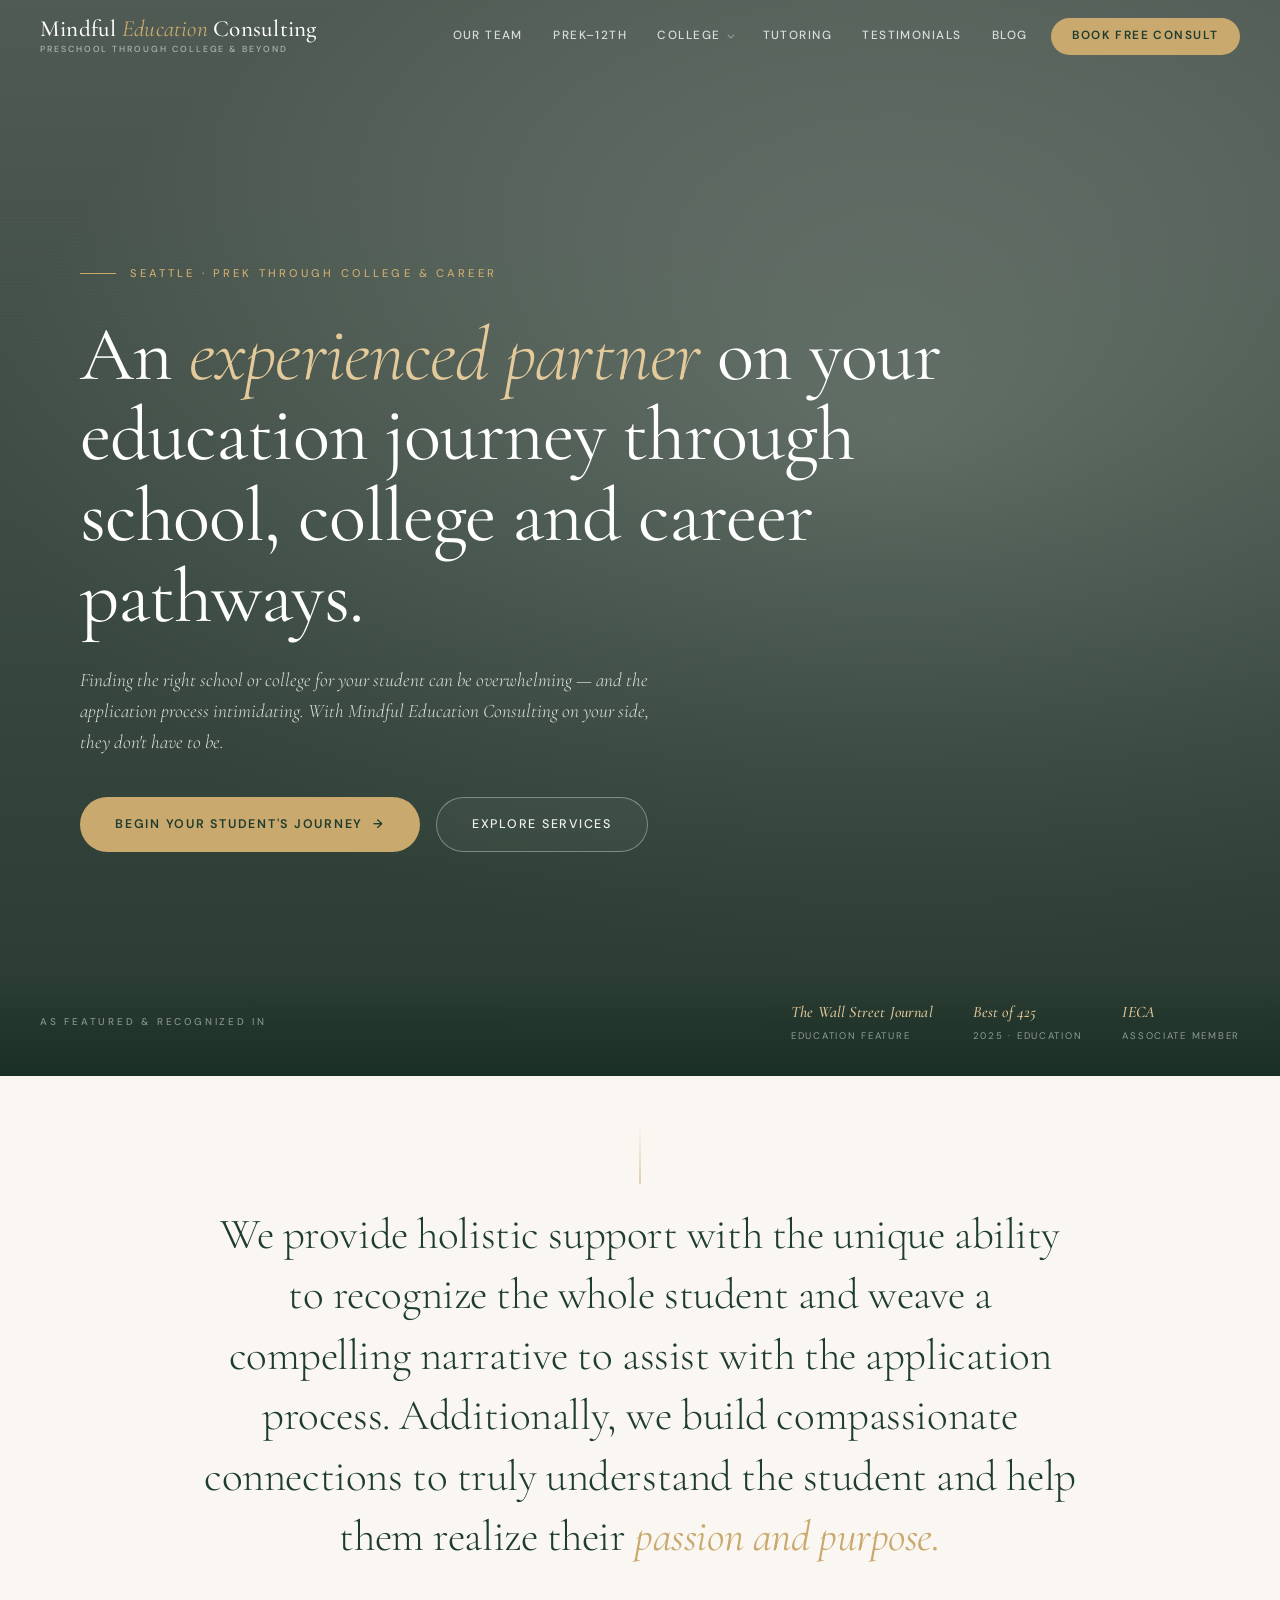
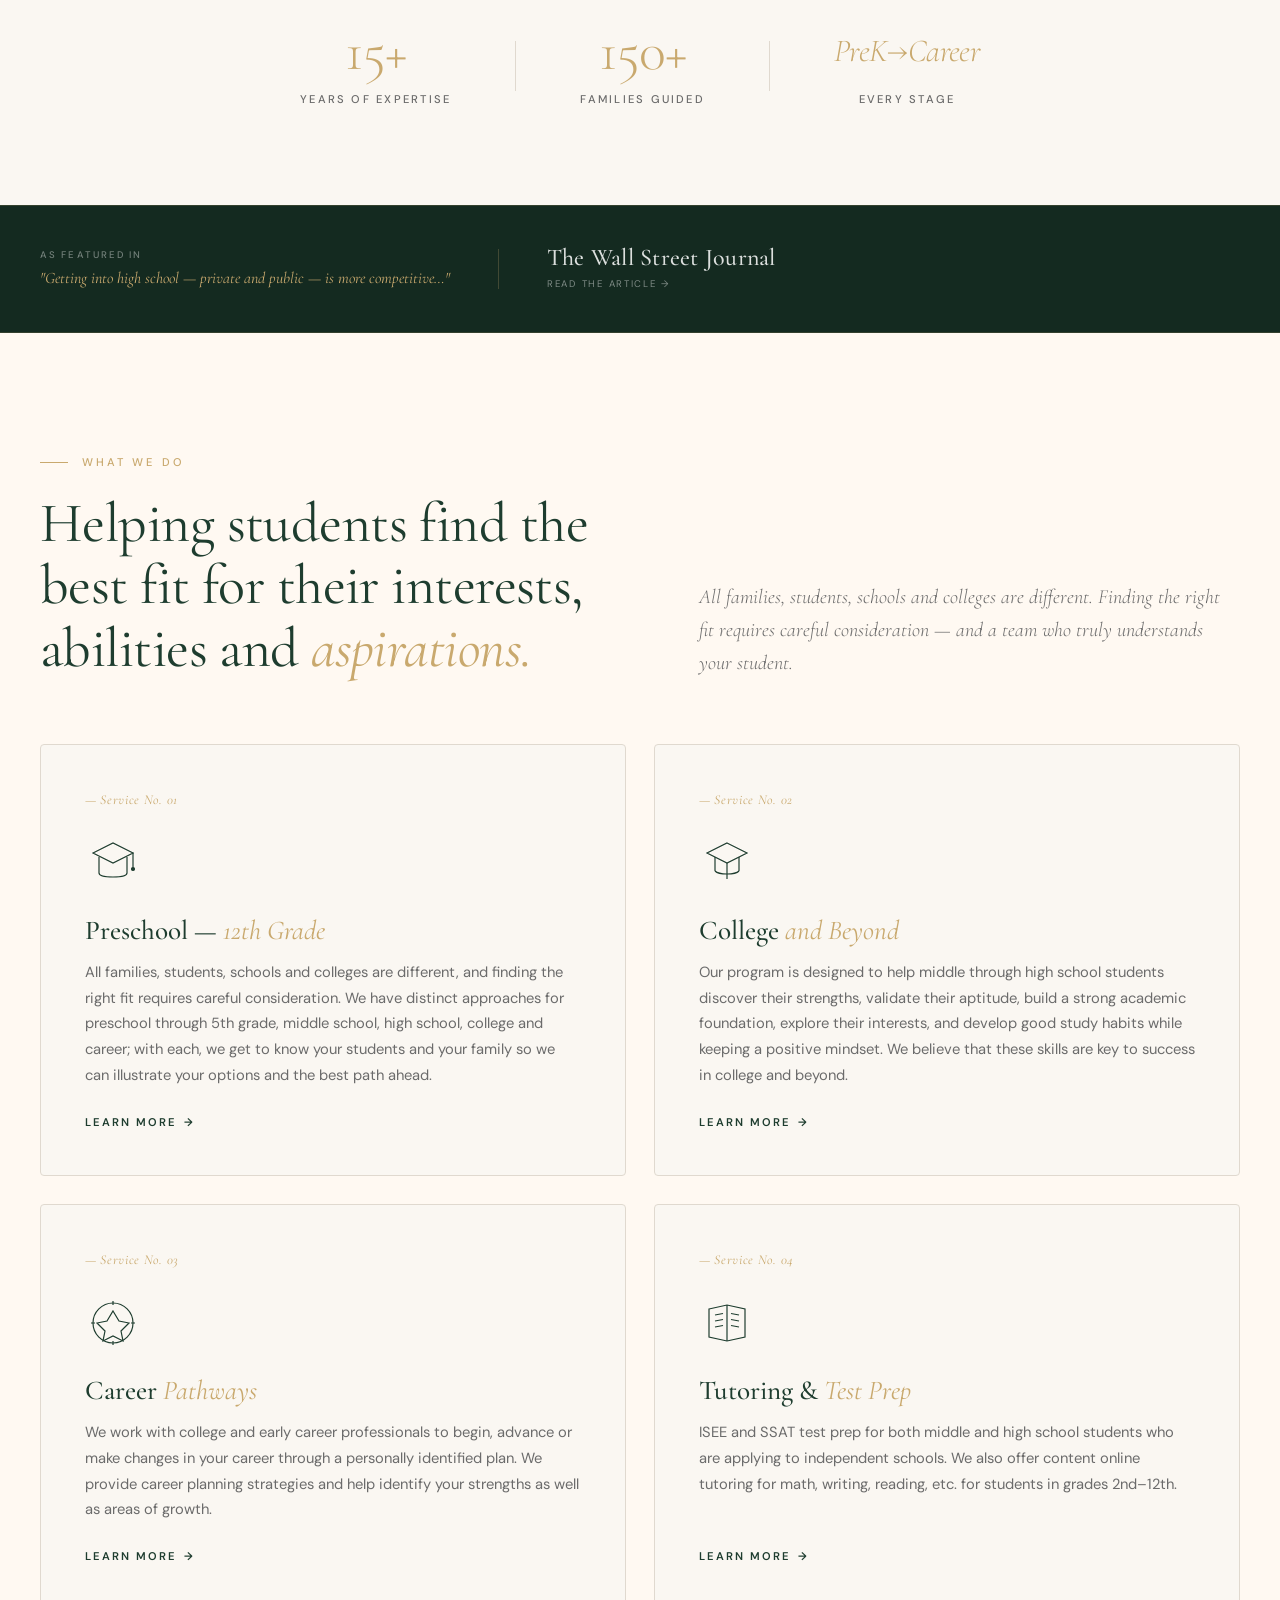
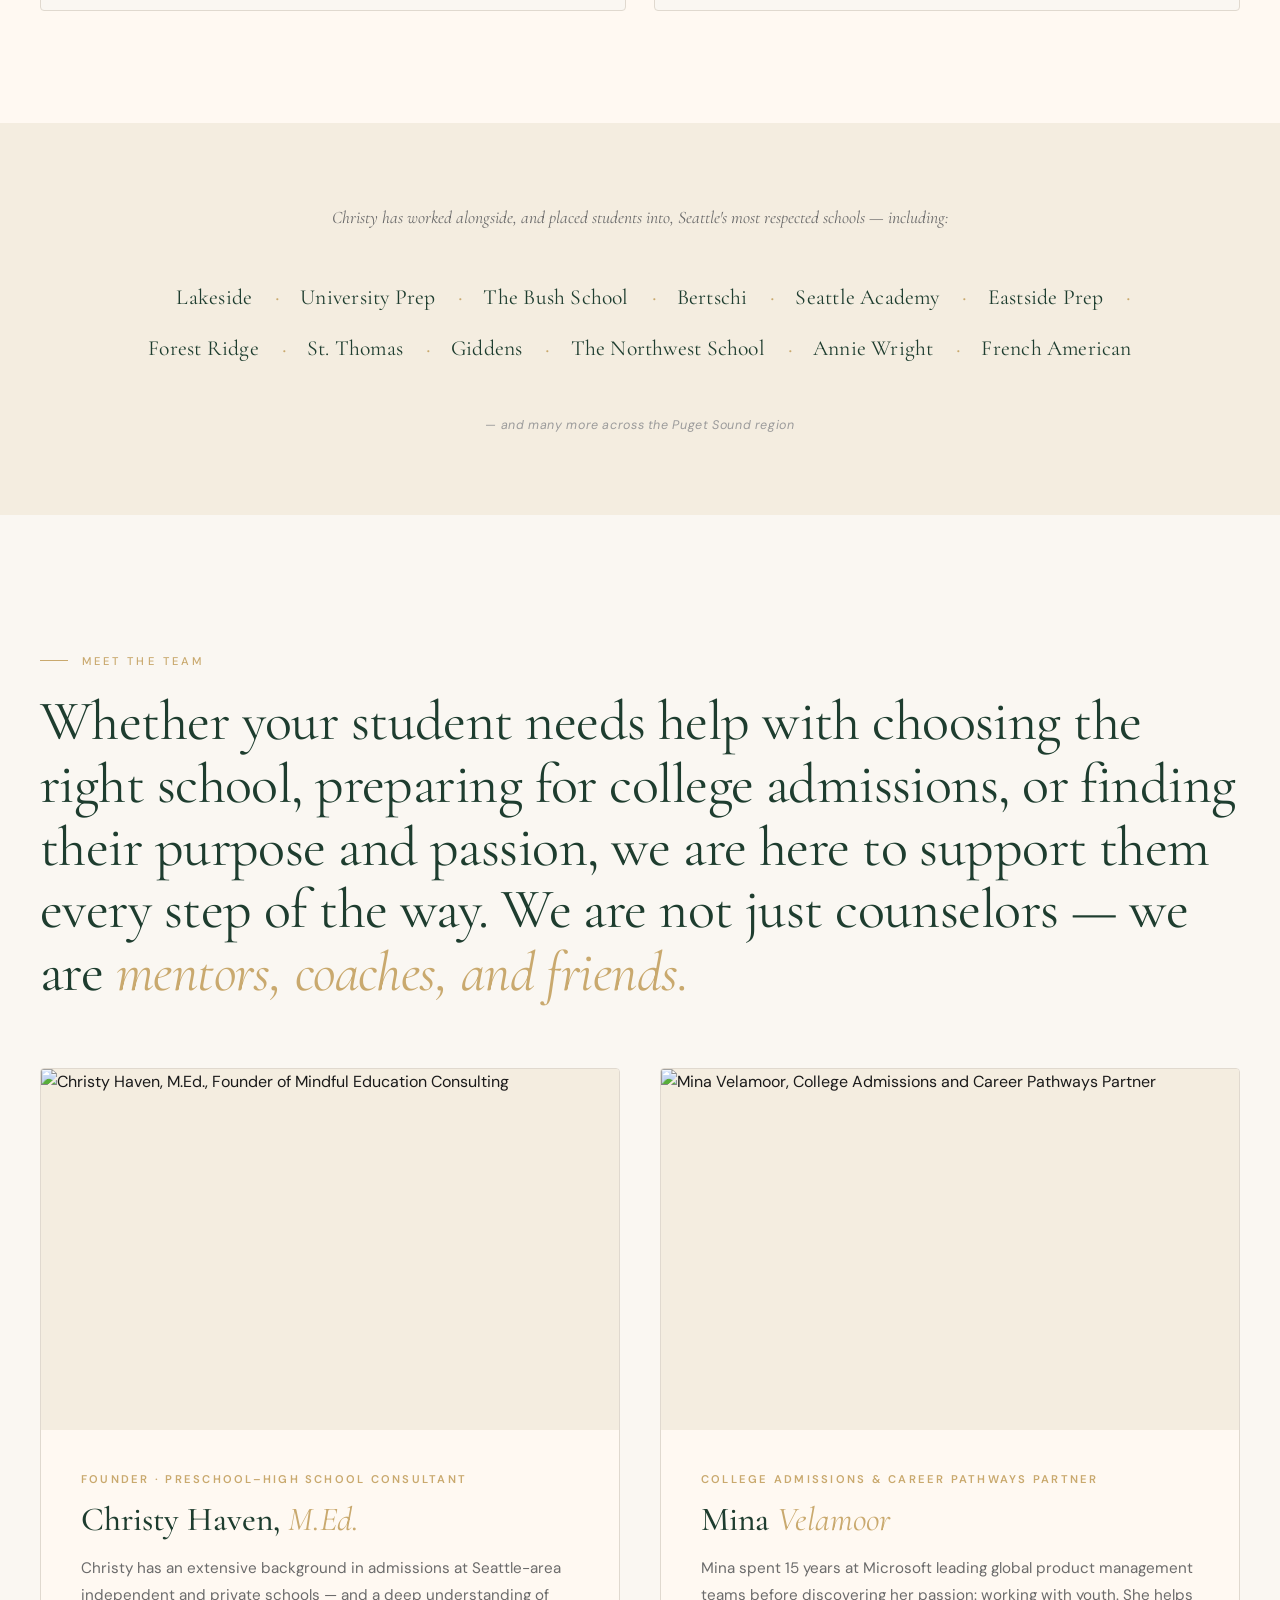
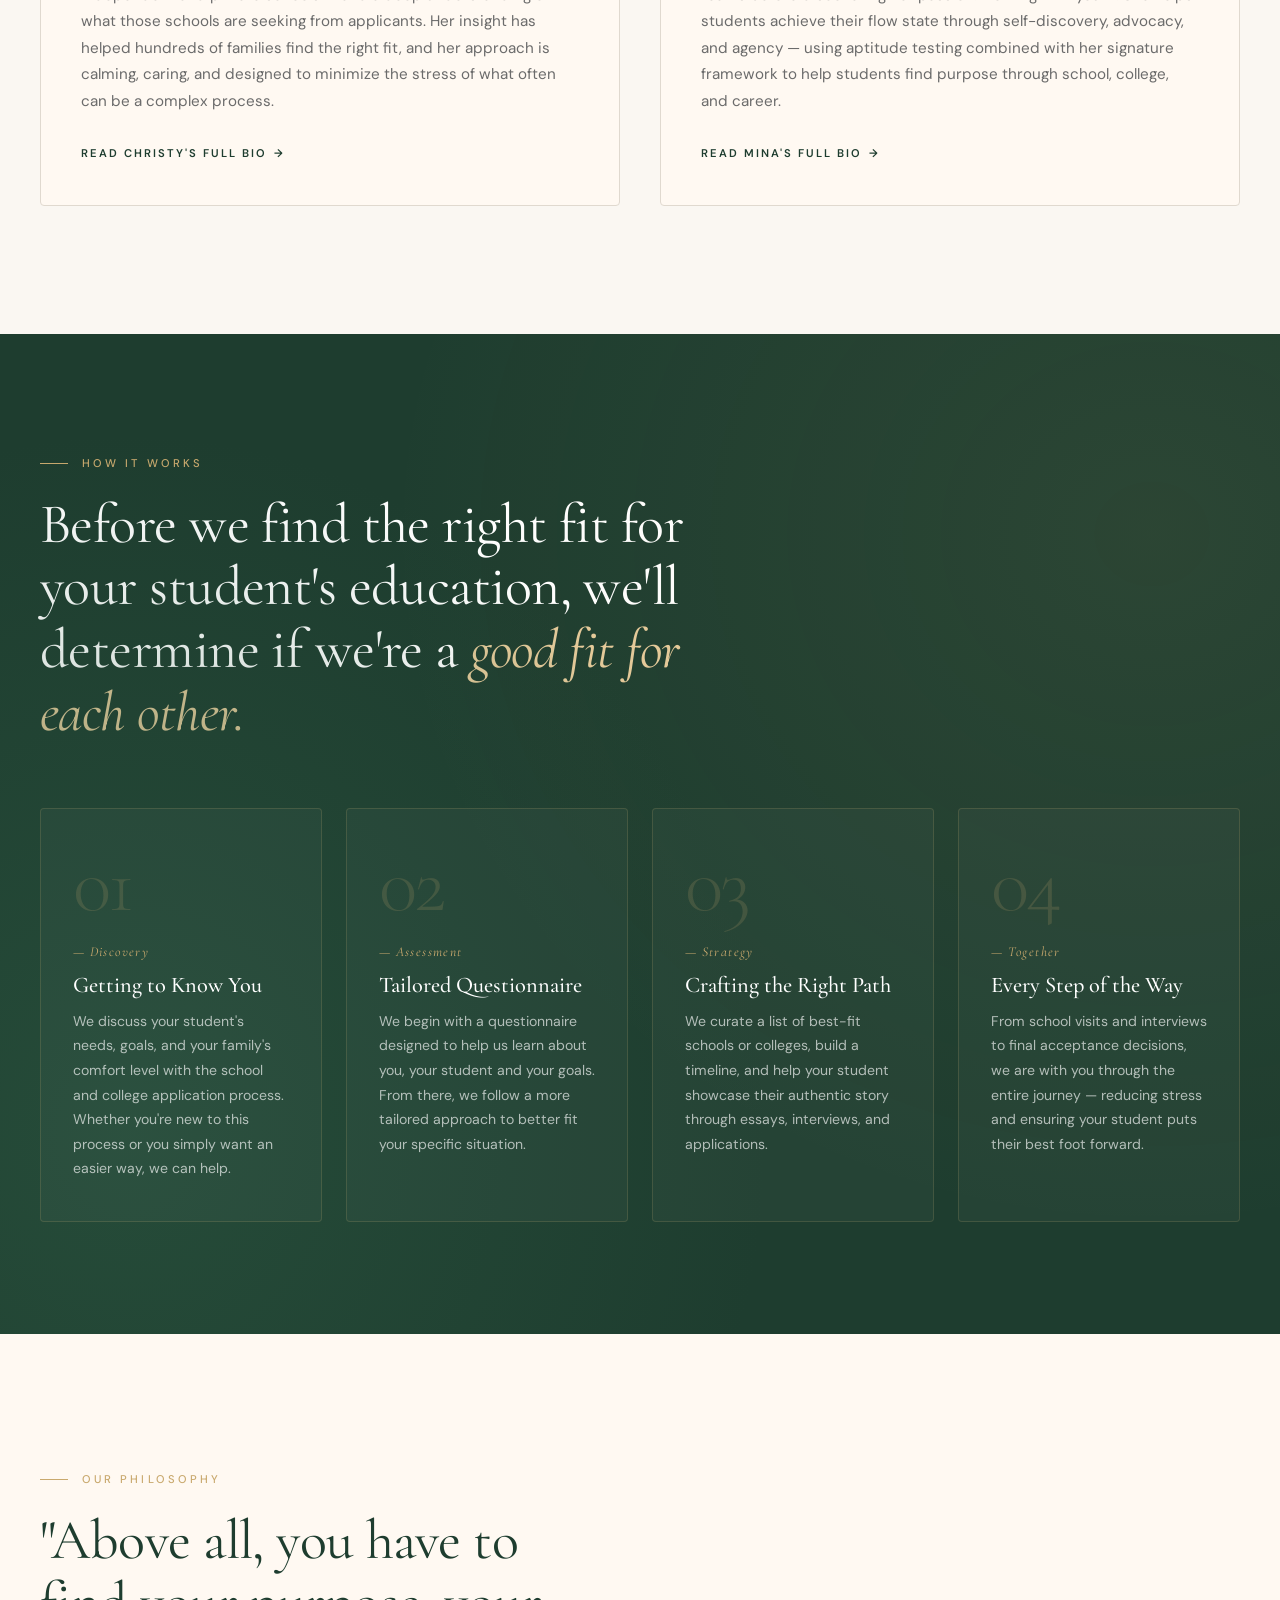
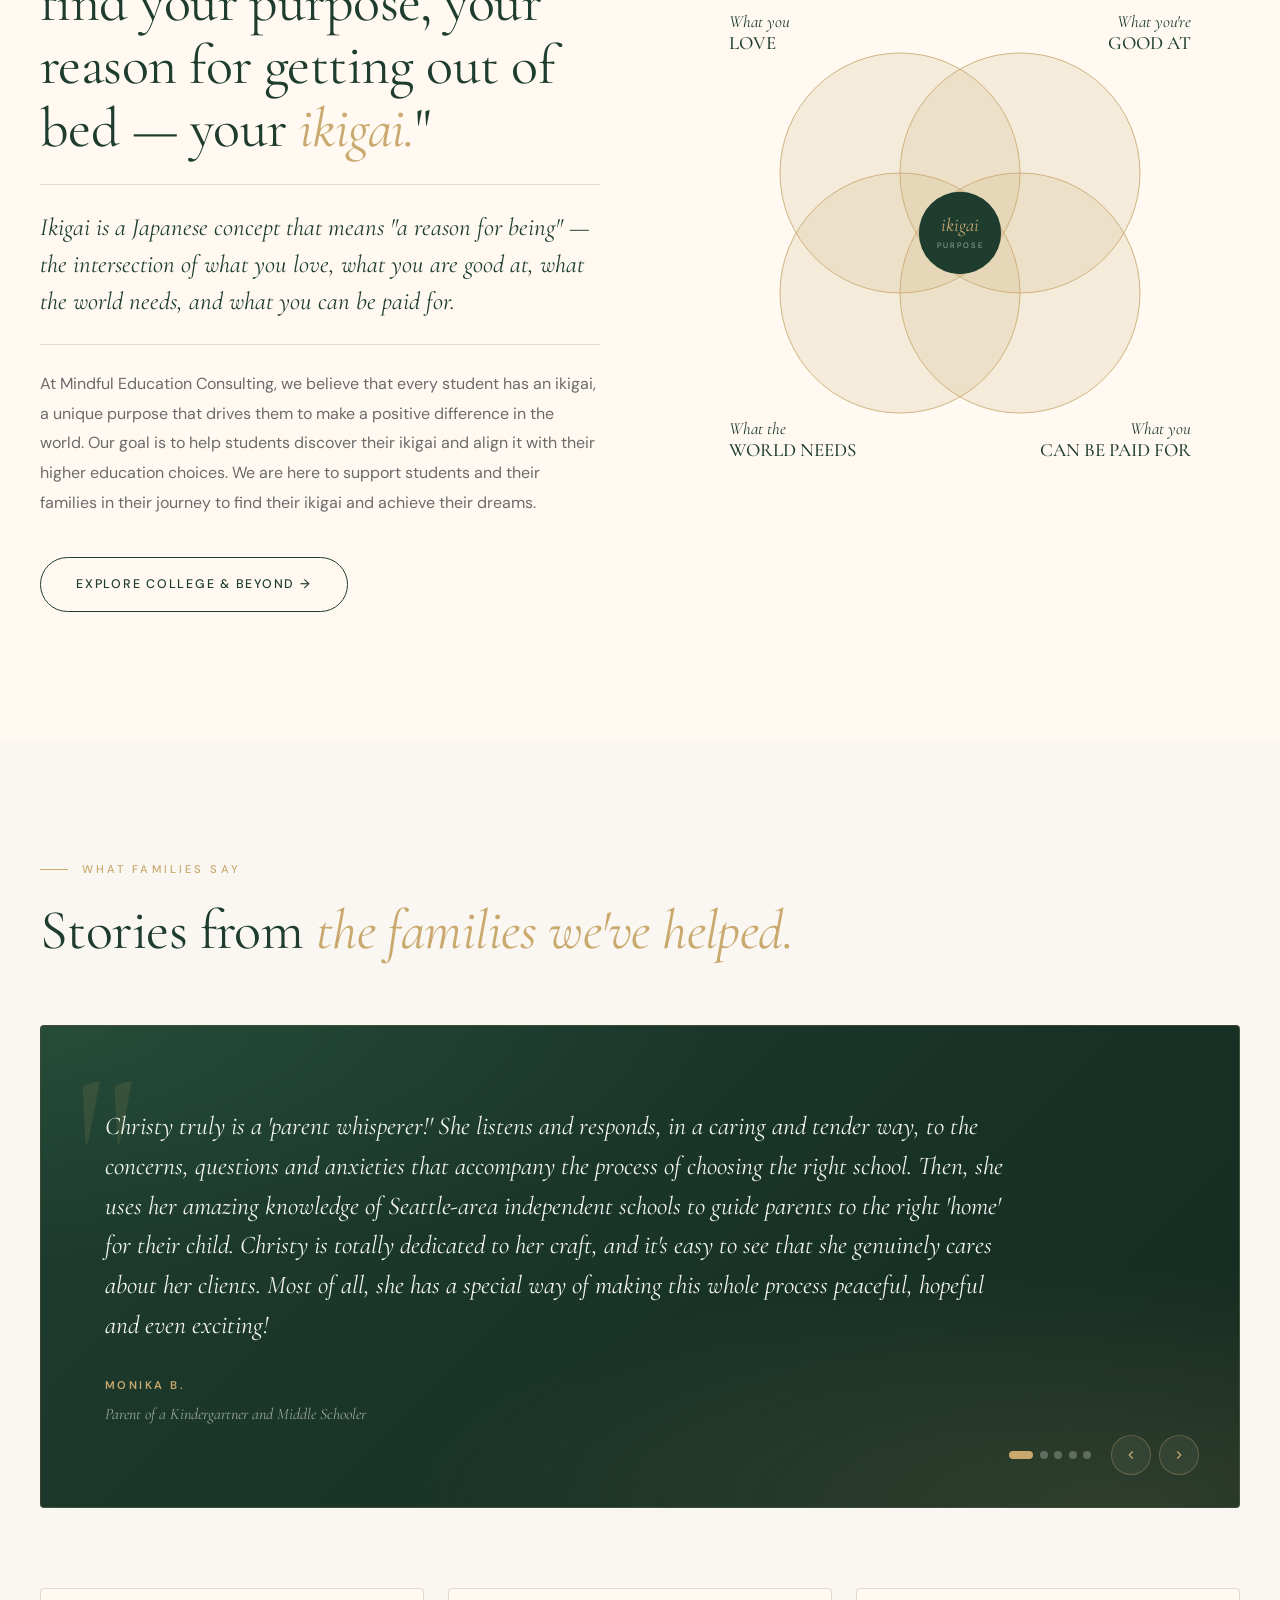
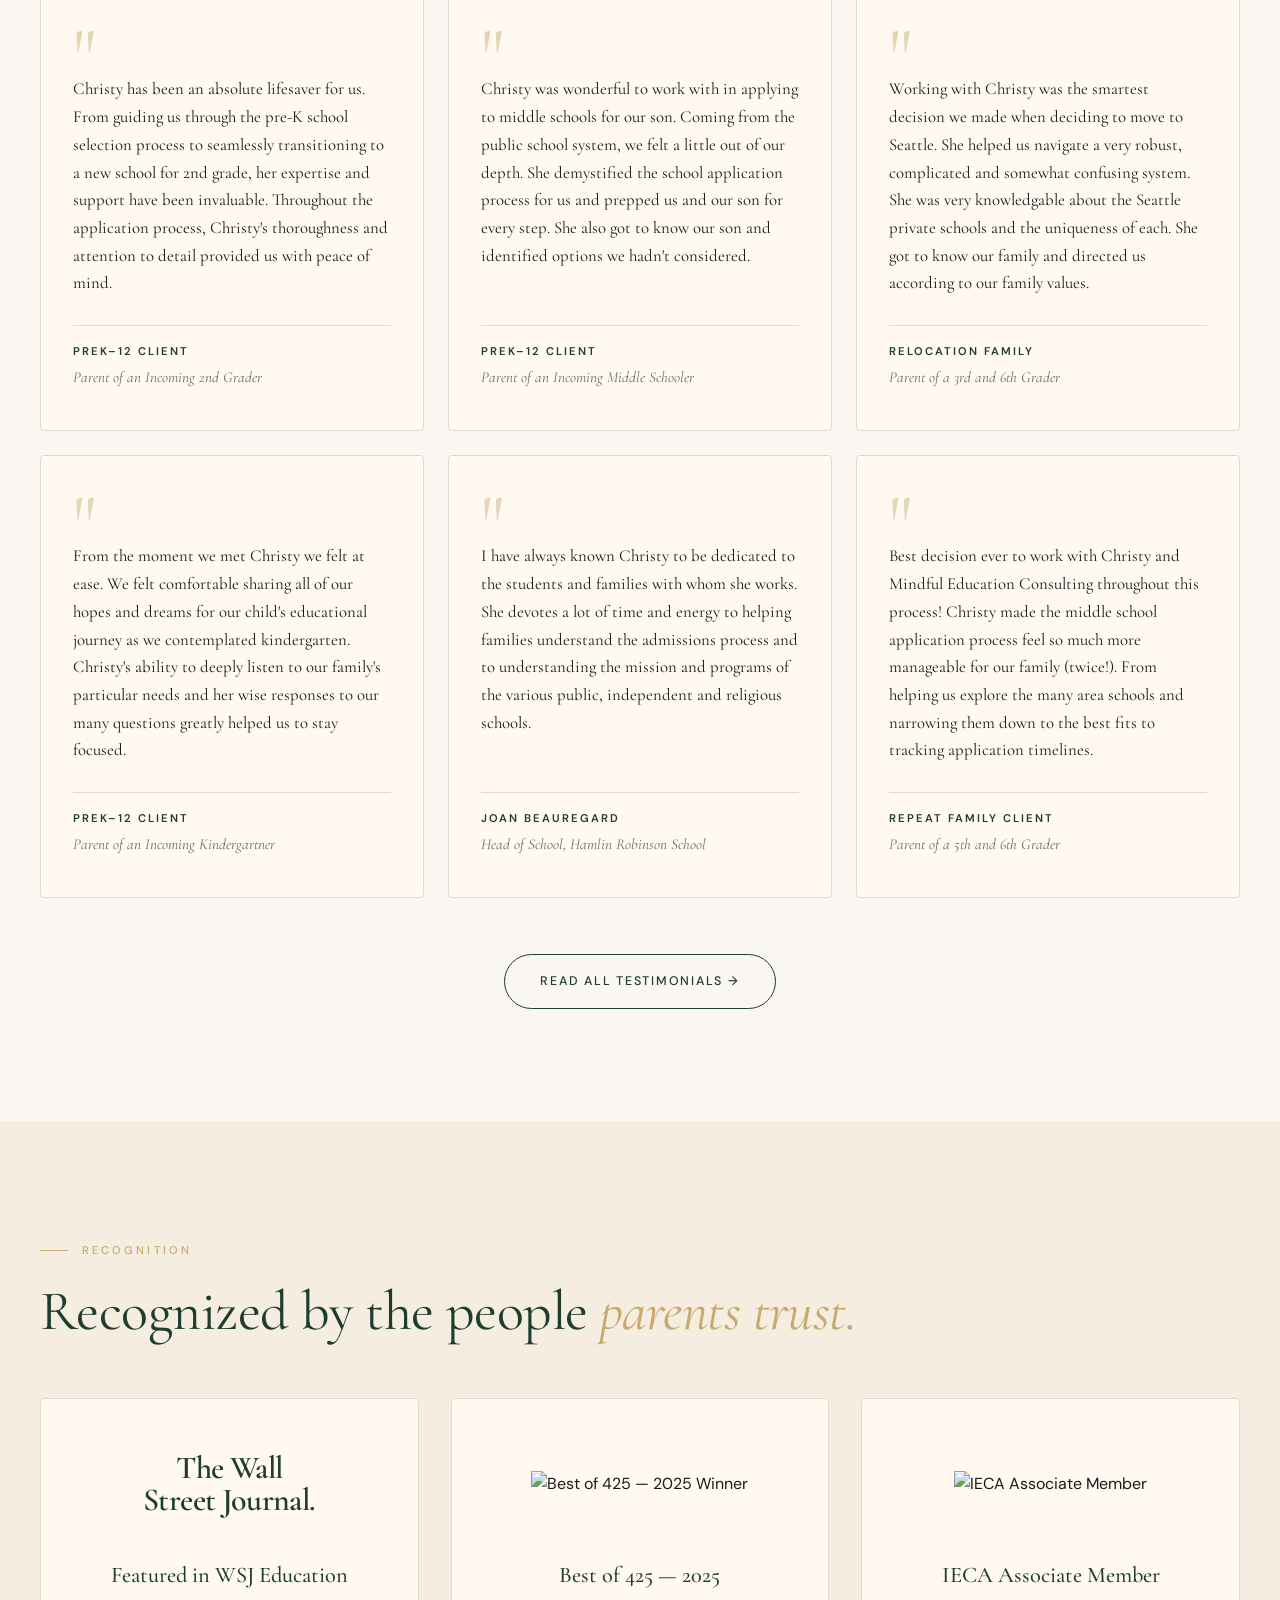
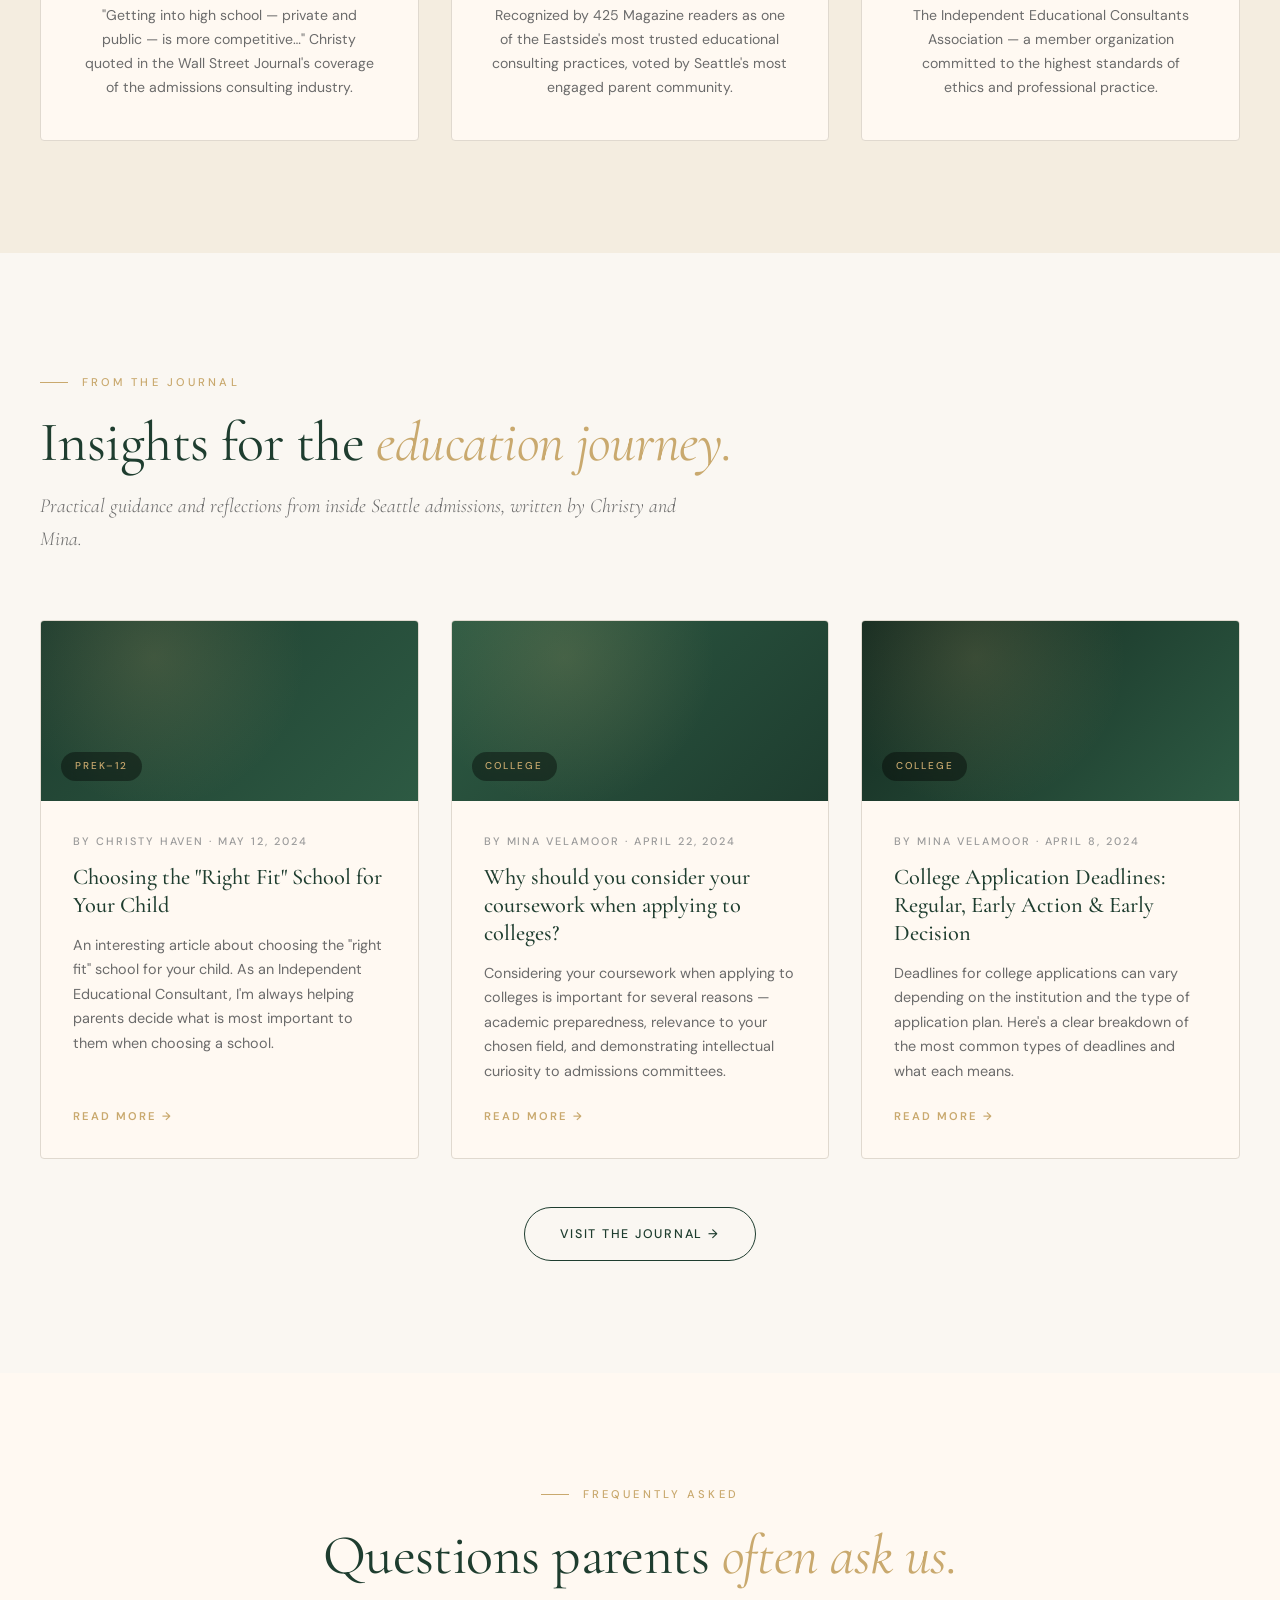
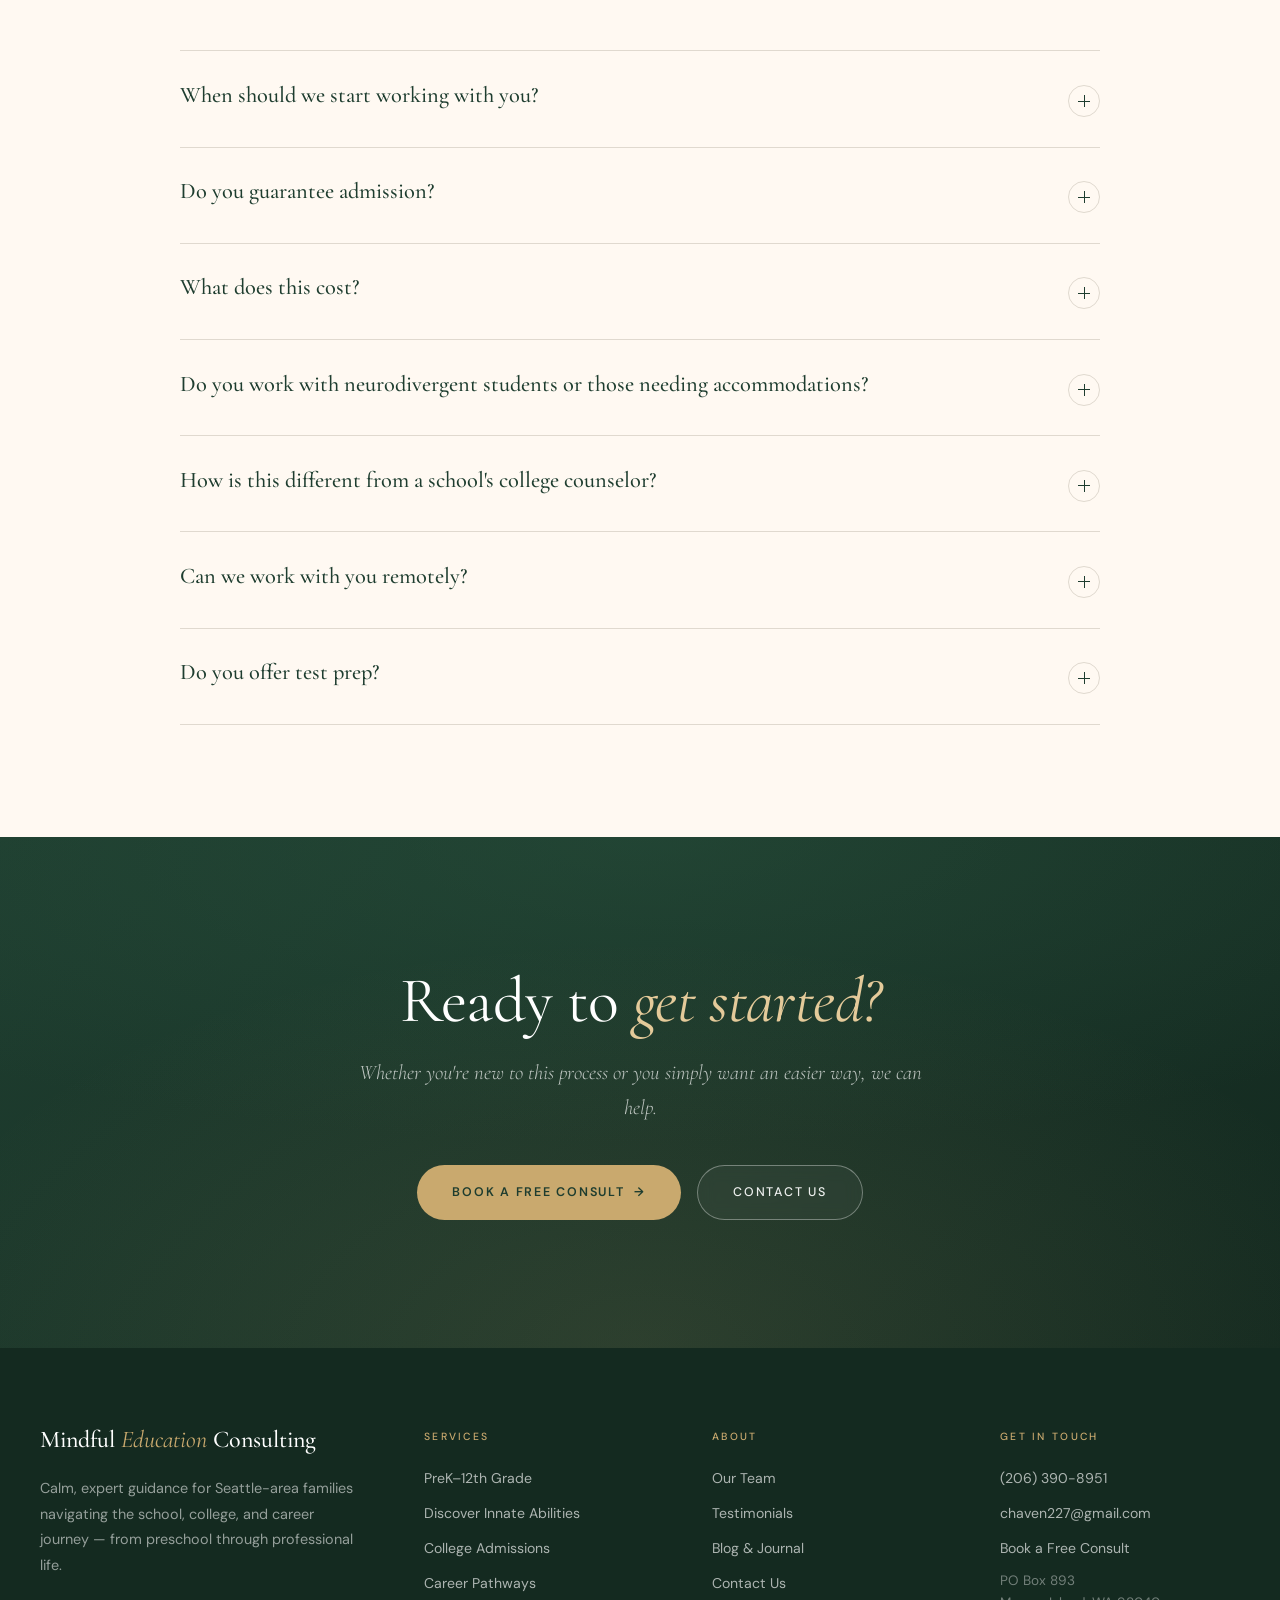
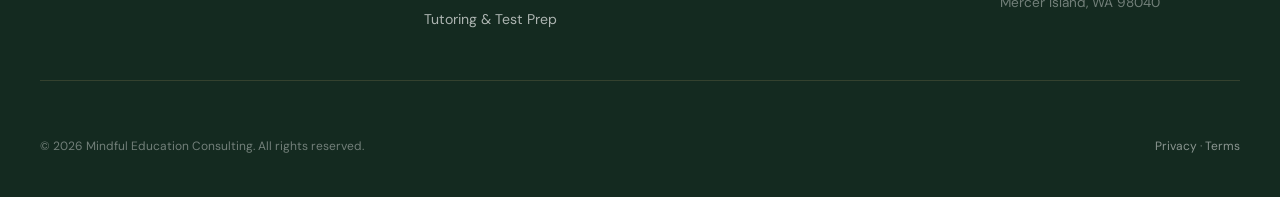
==== index.html @ d30f6476 "Update index.html" ====
<!DOCTYPE html>
<html lang="en">
<head>
<meta charset="UTF-8" />
<meta name="viewport" content="width=device-width, initial-scale=1.0" />
<title>Mindful Education Consulting — Seattle PreK–12 & College Consultants</title>
<meta name="description" content="Finding the right school or college for your student can be overwhelming — and the application process intimidating. We empower you." />
<link rel="preconnect" href="https://fonts.googleapis.com" />
<link rel="preconnect" href="https://fonts.gstatic.com" crossorigin />
<link href="https://fonts.googleapis.com/css2?family=Cormorant+Garamond:ital,wght@0,300;0,400;0,500;0,600;0,700;1,300;1,400;1,500;1,600&family=DM+Sans:wght@300;400;500;600&display=swap" rel="stylesheet" />
<link rel="stylesheet" href="styles.css" />
</head>
<body>

<!-- ═══════ NAV ═══════ -->
<nav class="main-nav" id="mainNav">
  <a class="nav-logo" href="index.html">
    <span class="logo-name">Mindful <em>Education</em> Consulting</span>
    <span class="logo-tag">Preschool through College &amp; Beyond</span>
  </a>
  <ul class="nav-links">
    <li><a href="our-team.html">Our Team</a></li>
    <li><a href="prek-12.html">PreK–12th</a></li>
    <li class="has-dropdown">
      <a href="college.html">College</a>
      <ul class="dropdown">
        <li><a href="discover.html">Discover Your Innate Abilities</a></li>
        <li><a href="college-admissions.html">College Admissions</a></li>
        <li><a href="career-pathways.html">Career Pathways</a></li>
      </ul>
    </li>
    <li><a href="tutoring.html">Tutoring</a></li>
    <li><a href="testimonials.html">Testimonials</a></li>
    <li><a href="blog.html">Blog</a></li>
    <li><a href="contact.html" class="nav-cta">Book Free Consult</a></li>
  </ul>
  <button class="menu-btn" id="menuBtn">Menu</button>
</nav>

<div class="mobile-menu" id="mobileMenu">
  <ul>
    <li><a href="our-team.html">Our Team</a></li>
    <li><a href="prek-12.html">PreK–12th</a></li>
    <li><a href="college.html">College</a>
      <ul class="sub">
        <li><a href="discover.html">Discover Your Innate Abilities</a></li>
        <li><a href="college-admissions.html">College Admissions</a></li>
        <li><a href="career-pathways.html">Career Pathways</a></li>
      </ul>
    </li>
    <li><a href="tutoring.html">Tutoring Services</a></li>
    <li><a href="testimonials.html">Testimonials</a></li>
    <li><a href="blog.html">Blog</a></li>
    <li><a href="contact.html">Contact Us</a></li>
  </ul>
</div>

<!-- ═══════ HERO ═══════ -->
<section class="hero">
  <video class="hero-video" autoplay muted loop playsinline>
    <source src="https://mindfuleducationconsulting.com/wp-content/uploads/pexels-diva-plavalaguna-6192775-2160p.mp4" type="video/mp4">
  </video>
  <div class="hero-overlay"></div>
  <div class="hero-grain"></div>

  <div class="hero-inner">
    <div class="hero-tag">Seattle · PreK through College &amp; Career</div>
    <h1>An <em>experienced partner</em> on your education journey through school, college and career pathways.</h1>
    <p class="hero-desc">Finding the right school or college for your student can be overwhelming — and the application process intimidating. With Mindful Education Consulting on your side, they don't have to be.</p>
    <div class="hero-btns">
      <a href="https://calendly.com/chaven227" target="_blank" rel="noopener" class="btn-primary">
        Begin Your Student's Journey <span class="arrow">→</span>
      </a>
      <a href="#services" class="btn-outline">Explore Services</a>
    </div>
  </div>

  <div class="hero-credit">
    <div class="hero-credit-inner">
      <div class="hero-credit-label">As Featured &amp; Recognized In</div>
      <div class="hero-credit-marks">
        <div class="credit-item">
          <span class="credit-name">The Wall Street Journal</span>
          <span class="credit-detail">Education Feature</span>
        </div>
        <div class="credit-item">
          <span class="credit-name">Best of 425</span>
          <span class="credit-detail">2025 · Education</span>
        </div>
        <div class="credit-item">
          <span class="credit-name">IECA</span>
          <span class="credit-detail">Associate Member</span>
        </div>
      </div>
    </div>
  </div>
</section>

<!-- ═══════ INTRO STATEMENT ═══════ -->
<section class="intro-statement">
  <h2>We provide holistic support with the unique ability to recognize the whole student and weave a compelling narrative to assist with the application process. Additionally, we build compassionate connections to truly understand the student and help them realize their <em>passion and purpose.</em></h2>
  <div class="underline-stat">
    <div class="stat-item">
      <div class="stat-num">15+</div>
      <div class="stat-label">Years of Expertise</div>
    </div>
    <div class="stat-divider"></div>
    <div class="stat-item">
      <div class="stat-num">150+</div>
      <div class="stat-label">Families Guided</div>
    </div>
    <div class="stat-divider"></div>
    <div class="stat-item">
      <div class="stat-num text-stat">PreK→Career</div>
      <div class="stat-label">Every Stage</div>
    </div>
  </div>
</section>

<!-- ═══════ WSJ FEATURE STRIP ═══════ -->
<section class="press-bar">
  <div class="press-bar-inner">
    <div class="press-bar-label">
      <span class="small">As Featured In</span>
      "Getting into high school — private and public — is more competitive…"
    </div>
    <div class="press-bar-marks">
      <a href="https://www.wsj.com/us-news/education/high-school-consultants-admissions-016696b8" target="_blank" rel="noopener" class="press-mark">
        <span class="mark-name">The Wall Street Journal</span>
        <span class="mark-meta">Read the Article →</span>
      </a>
    </div>
  </div>
</section>

<!-- ═══════ SERVICES ═══════ -->
<section class="services" id="services">
  <div class="container">
    <div class="services-header">
      <div>
        <div class="section-tag">What We Do</div>
        <h2>Helping students find the best fit for their interests, abilities and <em>aspirations.</em></h2>
      </div>
      <p class="section-intro">All families, students, schools and colleges are different. Finding the right fit requires careful consideration — and a team who truly understands your student.</p>
    </div>
    <div class="services-grid">

      <a href="prek-12.html" class="service-card fade-up">
        <div class="service-num">— Service No. 01</div>
        <svg class="service-icon" viewBox="0 0 56 56" fill="none" stroke="currentColor" stroke-width="1.2">
          <path d="M8 18 L28 8 L48 18 L28 28 Z"/>
          <path d="M14 22 V38 C14 40 18 42 28 42 C38 42 42 40 42 38 V22"/>
          <path d="M48 18 V32" stroke-linecap="round"/>
          <circle cx="48" cy="34" r="1.5" fill="currentColor"/>
        </svg>
        <h3>Preschool — <em>12th Grade</em></h3>
        <p>All families, students, schools and colleges are different, and finding the right fit requires careful consideration. We have distinct approaches for preschool through 5th grade, middle school, high school, college and career; with each, we get to know your students and your family so we can illustrate your options and the best path ahead.</p>
        <span class="service-link">Learn More <span>→</span></span>
      </a>

      <a href="college.html" class="service-card fade-up">
        <div class="service-num">— Service No. 02</div>
        <svg class="service-icon" viewBox="0 0 56 56" fill="none" stroke="currentColor" stroke-width="1.2">
          <path d="M28 8 L48 18 L28 28 L8 18 Z"/>
          <path d="M16 22 V36"/>
          <path d="M40 22 V36"/>
          <path d="M16 36 C20 40 36 40 40 36"/>
          <line x1="28" y1="28" x2="28" y2="44"/>
        </svg>
        <h3>College <em>and Beyond</em></h3>
        <p>Our program is designed to help middle through high school students discover their strengths, validate their aptitude, build a strong academic foundation, explore their interests, and develop good study habits while keeping a positive mindset. We believe that these skills are key to success in college and beyond.</p>
        <span class="service-link">Learn More <span>→</span></span>
      </a>

      <a href="career-pathways.html" class="service-card fade-up">
        <div class="service-num">— Service No. 03</div>
        <svg class="service-icon" viewBox="0 0 56 56" fill="none" stroke="currentColor" stroke-width="1.2">
          <circle cx="28" cy="28" r="20"/>
          <path d="M28 16 L34 26 L44 28 L36 36 L38 46 L28 41 L18 46 L20 36 L12 28 L22 26 Z"/>
          <line x1="28" y1="6" x2="28" y2="10"/>
          <line x1="28" y1="46" x2="28" y2="50"/>
          <line x1="6" y1="28" x2="10" y2="28"/>
          <line x1="46" y1="28" x2="50" y2="28"/>
        </svg>
        <h3>Career <em>Pathways</em></h3>
        <p>We work with college and early career professionals to begin, advance or make changes in your career through a personally identified plan. We provide career planning strategies and help identify your strengths as well as areas of growth.</p>
        <span class="service-link">Learn More <span>→</span></span>
      </a>

      <a href="tutoring.html" class="service-card fade-up">
        <div class="service-num">— Service No. 04</div>
        <svg class="service-icon" viewBox="0 0 56 56" fill="none" stroke="currentColor" stroke-width="1.2">
          <path d="M10 14 L28 10 L46 14 V42 L28 46 L10 42 Z"/>
          <path d="M28 10 V46"/>
          <path d="M16 20 L24 18.5"/>
          <path d="M16 26 L24 24.5"/>
          <path d="M16 32 L24 30.5"/>
          <path d="M32 18.5 L40 20"/>
          <path d="M32 24.5 L40 26"/>
          <path d="M32 30.5 L40 32"/>
        </svg>
        <h3>Tutoring &amp; <em>Test Prep</em></h3>
        <p>ISEE and SSAT test prep for both middle and high school students who are applying to independent schools. We also offer content online tutoring for math, writing, reading, etc. for students in grades 2nd–12th.</p>
        <span class="service-link">Learn More <span>→</span></span>
      </a>

    </div>
  </div>
</section>

<!-- ═══════ SCHOOLS WE KNOW ═══════ -->
<section class="schools">
  <p class="schools-label">Christy has worked alongside, and placed students into, Seattle's most respected schools — including:</p>
  <div class="schools-list">
    <span class="school-item">Lakeside</span>
    <span class="school-item">University Prep</span>
    <span class="school-item">The Bush School</span>
    <span class="school-item">Bertschi</span>
    <span class="school-item">Seattle Academy</span>
    <span class="school-item">Eastside Prep</span>
    <span class="school-item">Forest Ridge</span>
    <span class="school-item">St. Thomas</span>
    <span class="school-item">Giddens</span>
    <span class="school-item">The Northwest School</span>
    <span class="school-item">Annie Wright</span>
    <span class="school-item">French American</span>
  </div>
  <p class="schools-note">— and many more across the Puget Sound region</p>
</section>

<!-- ═══════ MEET THE TEAM PREVIEW ═══════ -->
<section class="team-preview" id="team">
  <div class="container">
    <div class="section-tag">Meet the Team</div>
    <h2>Whether your student needs help with choosing the right school, preparing for college admissions, or finding their purpose and passion, we are here to support them every step of the way. We are not just counselors — we are <em>mentors, coaches, and friends.</em></h2>

    <div class="team-preview-grid">

      <a href="our-team.html#christy" class="team-preview-card fade-up">
        <div class="team-preview-photo">
          <img src="https://dl.dropboxusercontent.com/scl/fi/h308ydjtan1dnviz0jsdf/Christy.jpg?rlkey=vtppxts6y1xgpdh7i2l38kqn0" alt="Christy Haven, M.Ed., Founder of Mindful Education Consulting" loading="lazy"/>
        </div>
        <div class="team-preview-body">
          <div class="team-preview-role">Founder · PreSchool–High School Consultant</div>
          <div class="team-preview-name">Christy Haven, <em>M.Ed.</em></div>
          <p>Christy has an extensive background in admissions at Seattle-area independent and private schools — and a deep understanding of what those schools are seeking from applicants. Her insight has helped hundreds of families find the right fit, and her approach is calming, caring, and designed to minimize the stress of what often can be a complex process.</p>
          <span class="team-preview-link">Read Christy's Full Bio <span style="display:inline-block">→</span></span>
        </div>
      </a>

      <a href="our-team.html#mina" class="team-preview-card fade-up">
        <div class="team-preview-photo">
          <img src="https://dl.dropboxusercontent.com/scl/fi/zbezrk077p4xjgtw1019o/Mina.png?rlkey=lp9ga9roal9txprhgbk1oih3k" alt="Mina Velamoor, College Admissions and Career Pathways Partner" loading="lazy"/>
        </div>
        <div class="team-preview-body">
          <div class="team-preview-role">College Admissions &amp; Career Pathways Partner</div>
          <div class="team-preview-name">Mina <em>Velamoor</em></div>
          <p>Mina spent 15 years at Microsoft leading global product management teams before discovering her passion: working with youth. She helps students achieve their flow state through self-discovery, advocacy, and agency — using aptitude testing combined with her signature framework to help students find purpose through school, college, and career.</p>
          <span class="team-preview-link">Read Mina's Full Bio <span style="display:inline-block">→</span></span>
        </div>
      </a>

    </div>
  </div>
</section>

<!-- ═══════ PROCESS ═══════ -->
<section class="process" id="process">
  <div class="container">
    <div class="section-tag" style="color:var(--gold);">How It Works</div>
    <h2 class="on-dark" style="max-width:680px;">Before we find the right fit for your student's education, we'll determine if we're a <em>good fit for each other.</em></h2>
    <div class="process-grid">

      <div class="process-step fade-up">
        <div class="step-num-big">01</div>
        <div class="step-num">— Discovery</div>
        <h3>Getting to Know You</h3>
        <p>We discuss your student's needs, goals, and your family's comfort level with the school and college application process. Whether you're new to this process or you simply want an easier way, we can help.</p>
      </div>

      <div class="process-step fade-up">
        <div class="step-num-big">02</div>
        <div class="step-num">— Assessment</div>
        <h3>Tailored Questionnaire</h3>
        <p>We begin with a questionnaire designed to help us learn about you, your student and your goals. From there, we follow a more tailored approach to better fit your specific situation.</p>
      </div>

      <div class="process-step fade-up">
        <div class="step-num-big">03</div>
        <div class="step-num">— Strategy</div>
        <h3>Crafting the Right Path</h3>
        <p>We curate a list of best-fit schools or colleges, build a timeline, and help your student showcase their authentic story through essays, interviews, and applications.</p>
      </div>

      <div class="process-step fade-up">
        <div class="step-num-big">04</div>
        <div class="step-num">— Together</div>
        <h3>Every Step of the Way</h3>
        <p>From school visits and interviews to final acceptance decisions, we are with you through the entire journey — reducing stress and ensuring your student puts their best foot forward.</p>
      </div>

    </div>
  </div>
</section>

<!-- ═══════ IKIGAI ═══════ -->
<section class="ikigai">
  <div class="ikigai-inner">
    <div class="ikigai-text">
      <div class="section-tag">Our Philosophy</div>
      <h2>"Above all, you have to find your purpose, your reason for getting out of bed — your <em>ikigai.</em>"</h2>
      <p class="pull">Ikigai is a Japanese concept that means "a reason for being" — the intersection of what you love, what you are good at, what the world needs, and what you can be paid for.</p>
      <p>At Mindful Education Consulting, we believe that every student has an ikigai, a unique purpose that drives them to make a positive difference in the world. Our goal is to help students discover their ikigai and align it with their higher education choices. We are here to support students and their families in their journey to find their ikigai and achieve their dreams.</p>
      <a href="college.html" class="btn-outline-dark" style="margin-top:1.5rem;">Explore College &amp; Beyond →</a>
    </div>
    <div class="ikigai-diagram">
      <svg viewBox="0 0 560 560" xmlns="http://www.w3.org/2000/svg">
        <defs>
          <style>.ik-c { fill: rgba(201,169,110,0.18); stroke: #c9a96e; stroke-width: 1; }</style>
        </defs>
        <circle class="ik-c" cx="210" cy="210" r="140"/>
        <circle class="ik-c" cx="350" cy="210" r="140"/>
        <circle class="ik-c" cx="210" cy="350" r="140"/>
        <circle class="ik-c" cx="350" cy="350" r="140"/>

        <text x="10" y="40" font-family="Cormorant Garamond" font-style="italic" font-size="20" fill="#1e3d2f">What you</text>
        <text x="10" y="65" font-family="Cormorant Garamond" font-weight="500" font-size="22" fill="#1e3d2f">LOVE</text>

        <text x="550" y="40" font-family="Cormorant Garamond" font-style="italic" font-size="20" fill="#1e3d2f" text-anchor="end">What you're</text>
        <text x="550" y="65" font-family="Cormorant Garamond" font-weight="500" font-size="22" fill="#1e3d2f" text-anchor="end">GOOD AT</text>

        <text x="10" y="515" font-family="Cormorant Garamond" font-style="italic" font-size="20" fill="#1e3d2f">What the</text>
        <text x="10" y="540" font-family="Cormorant Garamond" font-weight="500" font-size="22" fill="#1e3d2f">WORLD NEEDS</text>

        <text x="550" y="515" font-family="Cormorant Garamond" font-style="italic" font-size="20" fill="#1e3d2f" text-anchor="end">What you</text>
        <text x="550" y="540" font-family="Cormorant Garamond" font-weight="500" font-size="22" fill="#1e3d2f" text-anchor="end">CAN BE PAID FOR</text>

        <circle cx="280" cy="280" r="48" fill="#1e3d2f"/>
        <text x="280" y="278" font-family="Cormorant Garamond" font-style="italic" font-size="22" fill="#c9a96e" text-anchor="middle">ikigai</text>
        <text x="280" y="298" font-family="DM Sans" font-size="9" fill="rgba(255,255,255,0.55)" text-anchor="middle" style="letter-spacing: 2px;">PURPOSE</text>
      </svg>
    </div>
  </div>
</section>

<!-- ═══════ TESTIMONIALS — CAROUSEL + GRID ═══════ -->
<section class="testimonials" id="testimonials">
  <div class="container">
    <div class="section-tag">What Families Say</div>
    <h2>Stories from <em>the families we've helped.</em></h2>

    <!-- FEATURED CAROUSEL -->
    <div class="featured-carousel" id="carousel" role="region" aria-label="Featured testimonials">
      <div class="featured-track">

        <div class="featured-slide active" data-slide="0">
          <blockquote>Christy truly is a 'parent whisperer!' She listens and responds, in a caring and tender way, to the concerns, questions and anxieties that accompany the process of choosing the right school. Then, she uses her amazing knowledge of Seattle-area independent schools to guide parents to the right 'home' for their child. Christy is totally dedicated to her craft, and it's easy to see that she genuinely cares about her clients. Most of all, she has a special way of making this whole process peaceful, hopeful and even exciting!</blockquote>
          <cite>Monika B.</cite>
          <span class="source">Parent of a Kindergartner and Middle Schooler</span>
        </div>

        <div class="featured-slide" data-slide="1">
          <blockquote>As a parent and educator, I am very aware of how stressful education decisions can be for families, and I highly recommend Christy Haven to anyone navigating this complex world. Her expertise, combined with timely communication and follow-through, allowed our family to make informed and mindful choices while still keeping our sanity. I know she can do the same for your family.</blockquote>
          <cite>Sarina Behar Natkin, LICSW</cite>
          <span class="source">sarinanatkin.com</span>
        </div>

        <div class="featured-slide" data-slide="2">
          <blockquote>Mina helped us discover our daughter's potential that we never realized! She guided us through the entire college application process, adapted to our daughter's working style, improved it and has instilled a strong sense of work ethic and confidence in our daughter. This experience has helped our daughter be ready for college and eventually life!</blockquote>
          <cite>Sharan G.</cite>
          <span class="source">College Admissions Client</span>
        </div>

        <div class="featured-slide" data-slide="3">
          <blockquote>Our experience with Christy Haven at Mindful Education Consulting was outstanding. She provided expert guidance throughout the private school selection process for our 3rd and 5th graders, ultimately helping both children get into our first-choice school. Her professionalism, deep knowledge of the educational landscape, and personalized approach were especially impressive.</blockquote>
          <cite>Parent of a 4th and 6th Grader</cite>
          <span class="source">PreK–12 Client</span>
        </div>

        <div class="featured-slide" data-slide="4">
          <blockquote>Mina helped me get into universities I could only dream of attending. Despite my late start to the college admission process, Mina guided me through every step. She helped me discover my unique story, helped carve out passion projects based on my interests and encouraged me to express it on my college application. Whether it was a grammar check on my essay or help with writing inspiration, she was always available to help immediately.</blockquote>
          <cite>Adithi S.</cite>
          <span class="source">Rising College Freshman</span>
        </div>

      </div>

      <div class="carousel-controls">
        <div class="carousel-dots" role="tablist">
          <button class="carousel-dot active" data-dot="0" aria-label="Testimonial 1"></button>
          <button class="carousel-dot" data-dot="1" aria-label="Testimonial 2"></button>
          <button class="carousel-dot" data-dot="2" aria-label="Testimonial 3"></button>
          <button class="carousel-dot" data-dot="3" aria-label="Testimonial 4"></button>
          <button class="carousel-dot" data-dot="4" aria-label="Testimonial 5"></button>
        </div>
        <button class="carousel-arrow" id="prevBtn" aria-label="Previous">
          <svg viewBox="0 0 24 24" fill="none" stroke="currentColor" stroke-width="2"><path d="M15 18l-6-6 6-6"/></svg>
        </button>
        <button class="carousel-arrow" id="nextBtn" aria-label="Next">
          <svg viewBox="0 0 24 24" fill="none" stroke="currentColor" stroke-width="2"><path d="M9 18l6-6-6-6"/></svg>
        </button>
      </div>
    </div>

    <!-- GRID -->
    <div class="testimonials-grid">

      <div class="testimonial-card fade-up">
        <div class="quote-mark">"</div>
        <blockquote>Christy has been an absolute lifesaver for us. From guiding us through the pre-K school selection process to seamlessly transitioning to a new school for 2nd grade, her expertise and support have been invaluable. Throughout the application process, Christy's thoroughness and attention to detail provided us with peace of mind.</blockquote>
        <div class="testimonial-author">PreK–12 Client</div>
        <div class="testimonial-source">Parent of an Incoming 2nd Grader</div>
      </div>

      <div class="testimonial-card fade-up">
        <div class="quote-mark">"</div>
        <blockquote>Christy was wonderful to work with in applying to middle schools for our son. Coming from the public school system, we felt a little out of our depth. She demystified the school application process for us and prepped us and our son for every step. She also got to know our son and identified options we hadn't considered.</blockquote>
        <div class="testimonial-author">PreK–12 Client</div>
        <div class="testimonial-source">Parent of an Incoming Middle Schooler</div>
      </div>

      <div class="testimonial-card fade-up">
        <div class="quote-mark">"</div>
        <blockquote>Working with Christy was the smartest decision we made when deciding to move to Seattle. She helped us navigate a very robust, complicated and somewhat confusing system. She was very knowledgable about the Seattle private schools and the uniqueness of each. She got to know our family and directed us according to our family values.</blockquote>
        <div class="testimonial-author">Relocation Family</div>
        <div class="testimonial-source">Parent of a 3rd and 6th Grader</div>
      </div>

      <div class="testimonial-card fade-up">
        <div class="quote-mark">"</div>
        <blockquote>From the moment we met Christy we felt at ease. We felt comfortable sharing all of our hopes and dreams for our child's educational journey as we contemplated kindergarten. Christy's ability to deeply listen to our family's particular needs and her wise responses to our many questions greatly helped us to stay focused.</blockquote>
        <div class="testimonial-author">PreK–12 Client</div>
        <div class="testimonial-source">Parent of an Incoming Kindergartner</div>
      </div>

      <div class="testimonial-card fade-up">
        <div class="quote-mark">"</div>
        <blockquote>I have always known Christy to be dedicated to the students and families with whom she works. She devotes a lot of time and energy to helping families understand the admissions process and to understanding the mission and programs of the various public, independent and religious schools.</blockquote>
        <div class="testimonial-author">Joan Beauregard</div>
        <div class="testimonial-source">Head of School, Hamlin Robinson School</div>
      </div>

      <div class="testimonial-card fade-up">
        <div class="quote-mark">"</div>
        <blockquote>Best decision ever to work with Christy and Mindful Education Consulting throughout this process! Christy made the middle school application process feel so much more manageable for our family (twice!). From helping us explore the many area schools and narrowing them down to the best fits to tracking application timelines.</blockquote>
        <div class="testimonial-author">Repeat Family Client</div>
        <div class="testimonial-source">Parent of a 5th and 6th Grader</div>
      </div>

    </div>

    <div style="text-align:center; margin-top:3.5rem;">
      <a href="testimonials.html" class="btn-outline-dark">Read All Testimonials →</a>
    </div>
  </div>
</section>

<!-- ═══════ PRESS DETAIL ═══════ -->
<section class="press-detail">
  <div class="container">
    <div class="section-tag">Recognition</div>
    <h2>Recognized by the people <em>parents trust.</em></h2>

    <div class="press-grid" style="margin-top:3.5rem;">

      <a href="https://www.wsj.com/us-news/education/high-school-consultants-admissions-016696b8" target="_blank" rel="noopener" class="press-card">
        <div class="press-card-img">
          <div style="font-family:'Cormorant Garamond', serif; font-size:2rem; font-weight:600; color:#1e3d2f; line-height:1; letter-spacing:-0.02em; text-align:center;">The Wall<br/>Street Journal.</div>
        </div>
        <h4>Featured in WSJ Education</h4>
        <p>"Getting into high school — private and public — is more competitive…" Christy quoted in the Wall Street Journal's coverage of the admissions consulting industry.</p>
      </a>

      <div class="press-card">
        <div class="press-card-img">
          <img src="https://dl.dropboxusercontent.com/scl/fi/dn40rpq98l5qh6faonjzc/Best-of-425.png?rlkey=nmpycbh1gbva8r0rucgkqhtso" alt="Best of 425 — 2025 Winner" />
        </div>
        <h4>Best of 425 — 2025</h4>
        <p>Recognized by 425 Magazine readers as one of the Eastside's most trusted educational consulting practices, voted by Seattle's most engaged parent community.</p>
      </div>

      <div class="press-card">
        <div class="press-card-img">
          <img src="https://dl.dropboxusercontent.com/scl/fi/b5dw3umcyum58ogagrt9b/IECA-Associate-Member.webp?rlkey=cq9b4aaqw4c3u44q7ed6kbqgg" alt="IECA Associate Member" />
        </div>
        <h4>IECA Associate Member</h4>
        <p>The Independent Educational Consultants Association — a member organization committed to the highest standards of ethics and professional practice.</p>
      </div>

    </div>
  </div>
</section>

<!-- ═══════ BLOG TEASER ═══════ -->
<section class="blog-section">
  <div class="container">
    <div class="section-tag">From the Journal</div>
    <h2>Insights for the <em>education journey.</em></h2>
    <p class="section-intro">Practical guidance and reflections from inside Seattle admissions, written by Christy and Mina.</p>

    <div class="blog-grid">

      <a href="https://mindfuleducationconsulting.com/2024/05/choosing-the-right-fit-school-for-your-child/" class="blog-card fade-up">
        <div class="blog-image" style="background:linear-gradient(135deg,#1e3d2f,#2d5a43);">
          <span class="blog-cat">PreK–12</span>
        </div>
        <div class="blog-card-body">
          <div class="blog-meta">By Christy Haven · May 12, 2024</div>
          <h4>Choosing the "Right Fit" School for Your Child</h4>
          <p>An interesting article about choosing the "right fit" school for your child. As an Independent Educational Consultant, I'm always helping parents decide what is most important to them when choosing a school.</p>
          <span class="blog-card-link">Read More →</span>
        </div>
      </a>

      <a href="https://mindfuleducationconsulting.com/2024/04/why-should-you-consider-your-coursework-when-applying-to-colleges/" class="blog-card fade-up">
        <div class="blog-image" style="background:linear-gradient(135deg,#2d5a43,#1e3d2f);">
          <span class="blog-cat">College</span>
        </div>
        <div class="blog-card-body">
          <div class="blog-meta">By Mina Velamoor · April 22, 2024</div>
          <h4>Why should you consider your coursework when applying to colleges?</h4>
          <p>Considering your coursework when applying to colleges is important for several reasons — academic preparedness, relevance to your chosen field, and demonstrating intellectual curiosity to admissions committees.</p>
          <span class="blog-card-link">Read More →</span>
        </div>
      </a>

      <a href="https://mindfuleducationconsulting.com/2024/04/college-application-deadlines-regular-decision-early-action-early-decision/" class="blog-card fade-up">
        <div class="blog-image" style="background:linear-gradient(135deg,#142a20,#2d5a43);">
          <span class="blog-cat">College</span>
        </div>
        <div class="blog-card-body">
          <div class="blog-meta">By Mina Velamoor · April 8, 2024</div>
          <h4>College Application Deadlines: Regular, Early Action &amp; Early Decision</h4>
          <p>Deadlines for college applications can vary depending on the institution and the type of application plan. Here's a clear breakdown of the most common types of deadlines and what each means.</p>
          <span class="blog-card-link">Read More →</span>
        </div>
      </a>

    </div>

    <div style="text-align:center; margin-top:3rem;">
      <a href="blog.html" class="btn-outline-dark">Visit the Journal →</a>
    </div>
  </div>
</section>

<!-- ═══════ FAQ ═══════ -->
<section class="faq">
  <div class="faq-inner">
    <div style="text-align:center;">
      <div class="section-tag center">Frequently Asked</div>
      <h2>Questions parents <em>often ask us.</em></h2>
    </div>

    <div class="faq-list">

      <div class="faq-item">
        <button class="faq-q">When should we start working with you?<span class="toggle"></span></button>
        <div class="faq-a"><p>It varies by stage. For private K–5 admissions, two years before your target start year is ideal. For middle and high school, the spring of 4th or 8th grade is a great time to begin. For college, we love beginning in 9th or 10th grade — but we work with families at every stage, including last-minute. The honest test: if you're feeling unsure or overwhelmed, that's the right time to reach out.</p></div>
      </div>

      <div class="faq-item">
        <button class="faq-q">Do you guarantee admission?<span class="toggle"></span></button>
        <div class="faq-a"><p>No reputable consultant can — and you should be wary of any who do. What we do guarantee is that your student will submit the strongest, most authentic application they're capable of, to a thoughtfully curated list of best-fit schools. Our track record speaks for itself.</p></div>
      </div>

      <div class="faq-item">
        <button class="faq-q">What does this cost?<span class="toggle"></span></button>
        <div class="faq-a"><p>Our packages vary based on the stage and depth of support — from focused hourly engagements to full multi-year partnerships. The first consultation is always free, so we can understand your needs and share transparent pricing that fits your situation.</p></div>
      </div>

      <div class="faq-item">
        <button class="faq-q">Do you work with neurodivergent students or those needing accommodations?<span class="toggle"></span></button>
        <div class="faq-a"><p>Yes. A child who needs accommodations might need a different school or college than a child who doesn't — and we approach every student individually. A "right fit" school looks different for every child.</p></div>
      </div>

      <div class="faq-item">
        <button class="faq-q">How is this different from a school's college counselor?<span class="toggle"></span></button>
        <div class="faq-a"><p>School counselors do important work, but they often serve hundreds of students at once. We work with a small, intentional roster — meaning your student gets sustained, individualized attention from someone who knows their full story. We also draw on relationships built over 15+ years inside Seattle admissions offices.</p></div>
      </div>

      <div class="faq-item">
        <button class="faq-q">Can we work with you remotely?<span class="toggle"></span></button>
        <div class="faq-a"><p>Yes. While we're proudly Seattle-based and most familiar with Pacific Northwest schools, we work with families anywhere over Zoom and email — and our college consulting reaches across U.S., Canadian, U.K., French, and Swiss universities.</p></div>
      </div>

      <div class="faq-item">
        <button class="faq-q">Do you offer test prep?<span class="toggle"></span></button>
        <div class="faq-a"><p>Yes — we offer ISEE and SSAT test prep for middle and high school students applying to independent schools, plus content tutoring in math, writing, and reading for grades 2–12.</p></div>
      </div>

    </div>
  </div>
</section>

<!-- ═══════ CTA ═══════ -->
<section class="cta-section" id="contact">
  <div class="container">
    <h2>Ready to <em>get started?</em></h2>
    <p>Whether you're new to this process or you simply want an easier way, we can help.</p>
    <div class="cta-actions">
      <a href="https://calendly.com/chaven227" target="_blank" rel="noopener" class="btn-primary">Book a Free Consult <span class="arrow">→</span></a>
      <a href="contact.html" class="btn-outline">Contact Us</a>
    </div>
  </div>
</section>

<!-- ═══════ FOOTER ═══════ -->
<footer class="main-footer">
  <div class="footer-inner">
    <div class="footer-brand">
      <div class="footer-logo-name">Mindful <em>Education</em> Consulting</div>
      <p>Calm, expert guidance for Seattle-area families navigating the school, college, and career journey — from preschool through professional life.</p>
    </div>
    <div class="footer-col">
      <h5>Services</h5>
      <ul>
        <li><a href="prek-12.html">PreK–12th Grade</a></li>
        <li><a href="discover.html">Discover Innate Abilities</a></li>
        <li><a href="college-admissions.html">College Admissions</a></li>
        <li><a href="career-pathways.html">Career Pathways</a></li>
        <li><a href="tutoring.html">Tutoring &amp; Test Prep</a></li>
      </ul>
    </div>
    <div class="footer-col">
      <h5>About</h5>
      <ul>
        <li><a href="our-team.html">Our Team</a></li>
        <li><a href="testimonials.html">Testimonials</a></li>
        <li><a href="blog.html">Blog &amp; Journal</a></li>
        <li><a href="contact.html">Contact Us</a></li>
      </ul>
    </div>
    <div class="footer-col">
      <h5>Get in Touch</h5>
      <ul>
        <li><a href="tel:+12063908951">(206) 390-8951</a></li>
        <li><a href="mailto:chaven227@gmail.com">chaven227@gmail.com</a></li>
        <li><a href="https://calendly.com/chaven227" target="_blank" rel="noopener">Book a Free Consult</a></li>
        <li class="address">PO Box 893<br/>Mercer Island, WA 98040</li>
      </ul>
    </div>
  </div>
  <div class="footer-bottom">
    <span>© 2026 Mindful Education Consulting. All rights reserved.</span>
    <span><a href="#">Privacy</a> · <a href="#">Terms</a></span>
  </div>
</footer>

<script>
  // Nav scroll state
  const nav = document.getElementById('mainNav');
  const updateNav = () => {
    if (window.scrollY > 40) nav.classList.add('scrolled');
    else nav.classList.remove('scrolled');
  };
  window.addEventListener('scroll', updateNav);
  updateNav();

  // Mobile menu
  const menuBtn = document.getElementById('menuBtn');
  const mobileMenu = document.getElementById('mobileMenu');
  if (menuBtn) {
    menuBtn.addEventListener('click', () => {
      mobileMenu.classList.toggle('open');
      menuBtn.textContent = mobileMenu.classList.contains('open') ? 'Close' : 'Menu';
    });
    mobileMenu.querySelectorAll('a').forEach(a => {
      a.addEventListener('click', () => {
        mobileMenu.classList.remove('open');
        menuBtn.textContent = 'Menu';
      });
    });
  }

  // Fade up
  const obs = new IntersectionObserver((entries) => {
    entries.forEach(e => {
      if (e.isIntersecting) { e.target.classList.add('visible'); obs.unobserve(e.target); }
    });
  }, { threshold: 0.12 });
  document.querySelectorAll('.fade-up').forEach(el => obs.observe(el));

  // FAQ accordion
  document.querySelectorAll('.faq-q').forEach(q => {
    q.addEventListener('click', () => {
      const item = q.closest('.faq-item');
      const isOpen = item.classList.contains('open');
      document.querySelectorAll('.faq-item').forEach(i => i.classList.remove('open'));
      if (!isOpen) item.classList.add('open');
    });
  });

  // ═══ TESTIMONIAL CAROUSEL ═══
  (function() {
    const carousel = document.getElementById('carousel');
    if (!carousel) return;
    const slides = carousel.querySelectorAll('.featured-slide');
    const dots = carousel.querySelectorAll('.carousel-dot');
    const prev = document.getElementById('prevBtn');
    const next = document.getElementById('nextBtn');
    let current = 0;
    let interval;

    const goTo = (idx) => {
      current = (idx + slides.length) % slides.length;
      slides.forEach((s, i) => s.classList.toggle('active', i === current));
      dots.forEach((d, i) => d.classList.toggle('active', i === current));
    };

    const start = () => {
      stop();
      interval = setInterval(() => goTo(current + 1), 7000);
    };
    const stop = () => clearInterval(interval);

    dots.forEach(dot => {
      dot.addEventListener('click', () => {
        goTo(parseInt(dot.dataset.dot));
        start();
      });
    });
    prev.addEventListener('click', () => { goTo(current - 1); start(); });
    next.addEventListener('click', () => { goTo(current + 1); start(); });

    carousel.addEventListener('mouseenter', stop);
    carousel.addEventListener('mouseleave', start);
    start();
  })();
</script>

</body>
</html>
---- styles.css ----
/* ═══════════════════════════════════════════════════════════════
   MINDFUL EDUCATION CONSULTING — DESIGN SYSTEM
   Boutique premium · Editorial · Cormorant Garamond + DM Sans
   ═══════════════════════════════════════════════════════════════ */

:root {
  --forest: #1e3d2f;
  --forest-deep: #142a20;
  --forest-light: #2d5a43;
  --gold: #c9a96e;
  --gold-light: #e4ca9a;
  --gold-soft: #f0e5cf;
  --cream: #faf7f2;
  --warm-white: #fff9f2;
  --ivory: #f4ede0;
  --text: #1a1a1a;
  --muted: #6b6b6b;
  --muted-soft: #9b9b9b;
  --border: #e0d9cf;
  --serif: 'Cormorant Garamond', Georgia, serif;
  --sans: 'DM Sans', system-ui, sans-serif;
  --shadow: 0 4px 24px rgba(30,61,47,0.08);
  --shadow-lg: 0 16px 56px rgba(30,61,47,0.16);
  --shadow-xl: 0 32px 80px rgba(30,61,47,0.22);
}

*, *::before, *::after { box-sizing: border-box; margin: 0; padding: 0; }
html { scroll-behavior: smooth; font-size: 16px; }
body {
  font-family: var(--sans);
  background: var(--cream);
  color: var(--text);
  line-height: 1.65;
  overflow-x: hidden;
  -webkit-font-smoothing: antialiased;
  -moz-osx-font-smoothing: grayscale;
}
img { max-width: 100%; display: block; }
a { color: inherit; }

/* ─────────────────── NAV ─────────────────── */
nav.main-nav {
  position: fixed; top: 0; left: 0; right: 0; z-index: 100;
  padding: 1.1rem 2.5rem;
  display: flex; align-items: center; justify-content: space-between;
  transition: background 0.3s ease, padding 0.3s ease, border-color 0.3s ease;
  background: transparent;
  border-bottom: 1px solid transparent;
}
nav.main-nav.solid,
nav.main-nav.scrolled {
  background: rgba(20, 42, 32, 0.96);
  backdrop-filter: blur(14px);
  -webkit-backdrop-filter: blur(14px);
  padding: 0.7rem 2.5rem;
  border-bottom: 1px solid rgba(201,169,110,0.22);
}
.nav-logo {
  text-decoration: none;
  display: flex; flex-direction: column;
  line-height: 1;
}
.nav-logo .logo-name {
  font-family: var(--serif);
  font-size: 1.45rem;
  font-weight: 500;
  color: #fff;
  letter-spacing: 0.01em;
}
.nav-logo .logo-name em {
  color: var(--gold);
  font-style: italic;
  font-weight: 400;
}
.nav-logo .logo-tag {
  font-family: var(--sans);
  font-size: 0.55rem;
  font-weight: 500;
  letter-spacing: 0.22em;
  text-transform: uppercase;
  color: rgba(255,255,255,0.55);
  margin-top: 4px;
}

.nav-links {
  display: flex; align-items: center; gap: 0;
  list-style: none;
}
.nav-links > li { position: relative; }
.nav-links a {
  font-size: 0.74rem;
  font-weight: 500;
  letter-spacing: 0.12em;
  text-transform: uppercase;
  color: rgba(255,255,255,0.78);
  text-decoration: none;
  padding: 0.55rem 0.95rem;
  transition: color 0.2s;
  display: inline-flex; align-items: center; gap: 0.3rem;
}
.nav-links a:hover,
.nav-links a.active { color: var(--gold); }

.has-dropdown > a::after {
  content: '';
  width: 5px; height: 5px;
  border-right: 1px solid currentColor;
  border-bottom: 1px solid currentColor;
  transform: rotate(45deg) translateY(-2px);
  margin-left: 2px;
  opacity: 0.6;
}
.dropdown {
  position: absolute; top: 100%; left: 50%;
  transform: translateX(-50%) translateY(8px);
  min-width: 280px;
  background: var(--cream);
  border: 1px solid var(--border);
  border-radius: 8px;
  box-shadow: var(--shadow-lg);
  padding: 0.6rem;
  opacity: 0; visibility: hidden;
  transition: all 0.2s ease;
  list-style: none;
}
.has-dropdown:hover .dropdown,
.has-dropdown:focus-within .dropdown {
  opacity: 1; visibility: visible;
  transform: translateX(-50%) translateY(0);
}
.dropdown a {
  color: var(--text);
  text-transform: none;
  letter-spacing: 0.01em;
  padding: 0.65rem 0.9rem;
  display: block;
  border-radius: 4px;
  font-family: var(--serif);
  font-style: italic;
  font-size: 1.05rem;
  font-weight: 500;
}
.dropdown a:hover { background: var(--ivory); color: var(--forest); }

.nav-cta {
  background: var(--gold);
  color: var(--forest) !important;
  border-radius: 100px;
  padding: 0.55rem 1.35rem !important;
  font-weight: 600 !important;
  margin-left: 0.5rem;
  transition: background 0.2s, transform 0.15s !important;
}
.nav-cta:hover { background: var(--gold-light); transform: translateY(-1px); }

.menu-btn {
  display: none;
  background: transparent;
  border: 1px solid rgba(255,255,255,0.4);
  color: #fff;
  padding: 0.5rem 0.9rem;
  border-radius: 100px;
  font-size: 0.7rem;
  font-family: var(--sans);
  letter-spacing: 0.12em;
  text-transform: uppercase;
  cursor: pointer;
  font-weight: 500;
}

.mobile-menu {
  position: fixed; inset: 0;
  background: var(--forest-deep);
  z-index: 99;
  padding: 6rem 2rem 2rem;
  transform: translateX(100%);
  transition: transform 0.4s ease;
  overflow-y: auto;
}
.mobile-menu.open { transform: translateX(0); }
.mobile-menu ul { list-style: none; }
.mobile-menu > ul > li > a {
  display: block;
  font-family: var(--serif);
  font-size: 1.6rem;
  color: #fff;
  text-decoration: none;
  padding: 1rem 0;
  border-bottom: 1px solid rgba(201,169,110,0.18);
}
.mobile-menu .sub a {
  font-size: 1.1rem;
  padding: 0.6rem 0 0.6rem 1.5rem;
  color: rgba(255,255,255,0.7);
  font-style: italic;
  border-bottom: none;
}

/* ─────────────────── BUTTONS ─────────────────── */
.btn-primary {
  display: inline-flex; align-items: center; gap: 0.6rem;
  background: var(--gold);
  color: var(--forest);
  font-family: var(--sans);
  font-size: 0.78rem;
  font-weight: 600;
  letter-spacing: 0.14em;
  text-transform: uppercase;
  text-decoration: none;
  padding: 1rem 2.2rem;
  border-radius: 100px;
  transition: background 0.2s, transform 0.15s, box-shadow 0.2s;
  border: none; cursor: pointer;
}
.btn-primary:hover {
  background: var(--gold-light);
  transform: translateY(-2px);
  box-shadow: 0 12px 30px rgba(201,169,110,0.35);
}
.btn-primary .arrow { transition: transform 0.25s; }
.btn-primary:hover .arrow { transform: translateX(4px); }

.btn-outline {
  display: inline-flex; align-items: center; gap: 0.5rem;
  border: 1px solid rgba(255,255,255,0.35);
  color: rgba(255,255,255,0.92);
  font-family: var(--sans);
  font-size: 0.78rem;
  font-weight: 500;
  letter-spacing: 0.14em;
  text-transform: uppercase;
  text-decoration: none;
  padding: 1rem 2.2rem;
  border-radius: 100px;
  transition: all 0.2s;
  background: rgba(255,255,255,0.04);
  backdrop-filter: blur(8px);
}
.btn-outline:hover { border-color: var(--gold); color: var(--gold); }

.btn-outline-dark {
  display: inline-flex; align-items: center; gap: 0.5rem;
  border: 1px solid var(--forest);
  color: var(--forest);
  font-family: var(--sans);
  font-size: 0.78rem;
  font-weight: 500;
  letter-spacing: 0.14em;
  text-transform: uppercase;
  text-decoration: none;
  padding: 1rem 2.2rem;
  border-radius: 100px;
  transition: all 0.2s;
  background: transparent;
}
.btn-outline-dark:hover { background: var(--forest); color: #fff; }

.btn-dark {
  display: inline-flex; align-items: center; gap: 0.6rem;
  background: var(--forest);
  color: #fff;
  font-family: var(--sans);
  font-size: 0.78rem;
  font-weight: 600;
  letter-spacing: 0.14em;
  text-transform: uppercase;
  text-decoration: none;
  padding: 1rem 2.2rem;
  border-radius: 100px;
  transition: all 0.2s;
}
.btn-dark:hover { background: var(--forest-light); transform: translateY(-2px); }

/* ─────────────────── HERO (HOMEPAGE WITH VIDEO) ─────────────────── */
.hero {
  position: relative;
  min-height: 100vh;
  overflow: hidden;
  display: flex;
  align-items: flex-start;
  color: #fff;
}
.hero-video {
  position: absolute; inset: 0;
  width: 100%; height: 100%;
  object-fit: cover;
  z-index: 0;
}
.hero-overlay {
  position: absolute; inset: 0;
  background:
    linear-gradient(180deg, rgba(20,42,32,0.55) 0%, rgba(20,42,32,0.85) 100%),
    radial-gradient(ellipse 70% 50% at 70% 40%, rgba(0,0,0,0.0) 0%, rgba(0,0,0,0.4) 100%);
  z-index: 1;
}
.hero-grain {
  position: absolute; inset: 0;
  z-index: 1;
  opacity: 0.05;
  pointer-events: none;
  background-image: radial-gradient(circle at 2px 2px, rgba(201,169,110,0.4) 1px, transparent 0);
  background-size: 4px 4px;
}
.hero-inner {
  position: relative; z-index: 2;
  width: 100%;
  max-width: 1240px;
  margin: 0 auto;
  padding: 9rem 2.5rem 7rem;
}
.hero-tag {
  display: inline-flex; align-items: center; gap: 0.85rem;
  font-size: 0.7rem;
  letter-spacing: 0.28em;
  text-transform: uppercase;
  color: var(--gold);
  font-weight: 500;
  margin-bottom: 2rem;
}
.hero-tag::before { content: ''; width: 36px; height: 1px; background: var(--gold); }

.hero h1 {
  font-family: var(--serif);
  font-size: clamp(2.6rem, 6vw, 5.2rem);
  font-weight: 400;
  line-height: 1.05;
  letter-spacing: -0.012em;
  max-width: 920px;
  margin-bottom: 1.75rem;
}
.hero h1 em {
  font-style: italic;
  color: var(--gold-light);
  font-weight: 300;
}
.hero-desc {
  font-family: var(--serif);
  font-size: clamp(1.1rem, 1.5vw, 1.4rem);
  color: rgba(255,255,255,0.82);
  line-height: 1.6;
  max-width: 600px;
  margin-bottom: 2.5rem;
  font-weight: 300;
  font-style: italic;
}
.hero-btns { display: flex; gap: 1rem; flex-wrap: wrap; }

.hero-credit {
  position: absolute;
  bottom: 0; left: 0; right: 0;
  z-index: 2;
  background: linear-gradient(180deg, transparent, rgba(20,42,32,0.7));
  padding: 1.5rem 2.5rem 2rem;
}
.hero-credit-inner {
  max-width: 1240px;
  margin: 0 auto;
  display: flex;
  align-items: center;
  justify-content: space-between;
  gap: 2rem;
  flex-wrap: wrap;
}
.hero-credit-label {
  font-size: 0.62rem;
  letter-spacing: 0.28em;
  text-transform: uppercase;
  color: rgba(255,255,255,0.45);
  font-weight: 500;
}
.hero-credit-marks {
  display: flex; align-items: center; gap: 2.5rem; flex-wrap: wrap;
}
.credit-item { display: flex; flex-direction: column; gap: 0.15rem; }
.credit-name {
  font-family: var(--serif);
  font-size: 1rem;
  font-weight: 500;
  font-style: italic;
  color: var(--gold-light);
  letter-spacing: 0.01em;
}
.credit-detail {
  font-size: 0.6rem;
  letter-spacing: 0.18em;
  text-transform: uppercase;
  color: rgba(255,255,255,0.5);
}

/* ─────────────────── SUBPAGE HERO ─────────────────── */
.page-hero {
  background: var(--forest);
  color: #fff;
  padding: 11rem 2.5rem 6rem;
  position: relative;
  overflow: hidden;
}
.page-hero::before {
  content: '';
  position: absolute; inset: 0;
  background:
    radial-gradient(ellipse 60% 70% at 90% 20%, rgba(201,169,110,0.12), transparent),
    radial-gradient(ellipse 50% 70% at 10% 80%, rgba(45,90,67,0.5), transparent);
}
.page-hero-grain {
  position: absolute; inset: 0;
  opacity: 0.04;
  background-image: radial-gradient(circle at 2px 2px, rgba(201,169,110,0.5) 1px, transparent 0);
  background-size: 4px 4px;
}
.page-hero-inner {
  position: relative; z-index: 1;
  max-width: 1240px;
  margin: 0 auto;
}
.page-hero .breadcrumb {
  font-size: 0.7rem;
  letter-spacing: 0.18em;
  text-transform: uppercase;
  color: rgba(255,255,255,0.5);
  margin-bottom: 1.5rem;
}
.page-hero .breadcrumb a {
  color: var(--gold);
  text-decoration: none;
  margin-right: 0.5rem;
}
.page-hero .breadcrumb a::after { content: ' / '; color: rgba(255,255,255,0.3); margin-left: 0.5rem; }
.page-hero h1 {
  font-family: var(--serif);
  font-size: clamp(2.8rem, 6vw, 4.8rem);
  font-weight: 400;
  line-height: 1.1;
  letter-spacing: -0.012em;
  max-width: 900px;
  margin-bottom: 1.25rem;
}
.page-hero h1 em { font-style: italic; color: var(--gold-light); font-weight: 300; }
.page-hero p.lede {
  font-family: var(--serif);
  font-style: italic;
  font-weight: 300;
  font-size: clamp(1.15rem, 1.6vw, 1.5rem);
  color: rgba(255,255,255,0.82);
  max-width: 720px;
  line-height: 1.55;
}

/* ─────────────────── SECTIONS BASE ─────────────────── */
section { padding: 7rem 2.5rem; }
.container { max-width: 1240px; margin: 0 auto; }
.narrow { max-width: 1000px; margin: 0 auto; }
.tight { max-width: 820px; margin: 0 auto; }

.section-tag {
  font-size: 0.7rem;
  letter-spacing: 0.28em;
  text-transform: uppercase;
  color: var(--gold);
  font-weight: 500;
  margin-bottom: 1.25rem;
  display: inline-flex; align-items: center; gap: 0.85rem;
}
.section-tag::before { content: ''; width: 28px; height: 1px; background: var(--gold); }
.section-tag.center { display: flex; justify-content: center; }

h2 {
  font-family: var(--serif);
  font-size: clamp(2.2rem, 4.5vw, 3.5rem);
  font-weight: 400;
  line-height: 1.12;
  color: var(--forest);
  letter-spacing: -0.01em;
}
h2 em { font-style: italic; color: var(--gold); font-weight: 400; }
h2.on-dark { color: #fff; }
h2.on-dark em { color: var(--gold-light); }

h3 {
  font-family: var(--serif);
  font-weight: 500;
  color: var(--forest);
}

.section-intro {
  font-family: var(--serif);
  font-size: 1.25rem;
  color: var(--muted);
  line-height: 1.65;
  max-width: 640px;
  font-style: italic;
  font-weight: 300;
  margin-top: 1rem;
}

/* Editorial body content (used inside long-form pages) */
.prose { max-width: 760px; margin: 0 auto; }
.prose p {
  font-size: 1.08rem;
  color: var(--text);
  line-height: 1.85;
  margin-bottom: 1.5rem;
}
.prose p strong { color: var(--forest); font-weight: 600; }
.prose p em { font-style: italic; }
.prose h3 {
  font-size: 1.85rem;
  margin: 3rem 0 1rem;
  font-weight: 500;
}
.prose h3 em { color: var(--gold); font-style: italic; }
.prose ul {
  margin-bottom: 1.5rem;
  padding-left: 0;
  list-style: none;
}
.prose ul li {
  font-size: 1.05rem;
  line-height: 1.75;
  padding-left: 1.5rem;
  margin-bottom: 0.6rem;
  position: relative;
  color: var(--text);
}
.prose ul li::before {
  content: '✦';
  color: var(--gold);
  position: absolute; left: 0;
  font-size: 0.8rem;
  top: 0.4rem;
}

/* Pull quote inside prose */
.pull-quote {
  font-family: var(--serif);
  font-size: 1.7rem;
  line-height: 1.4;
  font-weight: 400;
  font-style: italic;
  color: var(--forest);
  border-left: 2px solid var(--gold);
  padding: 0.75rem 0 0.75rem 1.75rem;
  margin: 2.5rem 0;
}

/* ─────────────────── PRESS BAR ─────────────────── */
.press-bar {
  background: var(--forest-deep);
  padding: 2.5rem 2.5rem;
  border-top: 1px solid rgba(201,169,110,0.18);
  border-bottom: 1px solid rgba(201,169,110,0.18);
}
.press-bar-inner {
  max-width: 1240px;
  margin: 0 auto;
  display: grid;
  grid-template-columns: auto 1fr;
  gap: 3rem;
  align-items: center;
}
.press-bar-label {
  font-family: var(--serif);
  font-style: italic;
  font-size: 1rem;
  color: var(--gold);
  line-height: 1.3;
  border-right: 1px solid rgba(201,169,110,0.25);
  padding-right: 3rem;
}
.press-bar-label .small {
  display: block;
  font-family: var(--sans);
  font-style: normal;
  font-size: 0.6rem;
  letter-spacing: 0.22em;
  text-transform: uppercase;
  color: rgba(255,255,255,0.4);
  margin-bottom: 0.4rem;
  font-weight: 500;
}
.press-bar-marks {
  display: flex; align-items: center;
  gap: 3rem; flex-wrap: wrap;
}
.press-mark {
  color: rgba(255,255,255,0.85);
  text-decoration: none;
  display: flex; flex-direction: column;
  transition: color 0.2s;
}
.press-mark:hover { color: var(--gold); }
.press-mark .mark-name {
  font-family: var(--serif);
  font-size: 1.5rem;
  font-weight: 500;
  line-height: 1;
  letter-spacing: 0.01em;
}
.press-mark .mark-meta {
  font-family: var(--sans);
  font-size: 0.6rem;
  letter-spacing: 0.18em;
  text-transform: uppercase;
  color: rgba(255,255,255,0.45);
  margin-top: 0.4rem;
}
.press-mark img { height: 56px; width: auto; }

/* ─────────────────── INTRO STATEMENT ─────────────────── */
.intro-statement {
  background: var(--cream);
  text-align: center;
  padding: 8rem 2.5rem 6rem;
  position: relative;
}
.intro-statement::before {
  content: '';
  position: absolute;
  top: 3rem; left: 50%;
  transform: translateX(-50%);
  width: 1px; height: 60px;
  background: linear-gradient(180deg, transparent, var(--gold));
}
.intro-statement h2 {
  font-size: clamp(1.8rem, 3.5vw, 2.7rem);
  font-weight: 300;
  line-height: 1.4;
  max-width: 880px;
  margin: 0 auto;
  color: var(--forest);
}
.intro-statement h2 em {
  font-style: italic;
  color: var(--gold);
  font-weight: 400;
}
.underline-stat {
  margin-top: 3.5rem;
  display: flex; align-items: center; justify-content: center;
  gap: 4rem; flex-wrap: wrap;
}
.stat-item { text-align: center; }
.stat-num {
  font-family: var(--serif);
  font-size: 3.5rem;
  font-weight: 300;
  color: var(--gold);
  line-height: 1;
  letter-spacing: -0.02em;
  min-height: 3.5rem;
  display: flex;
  align-items: center;
  justify-content: center;
}
.stat-num.text-stat { font-size: 2rem; font-style: italic; }
.stat-label {
  font-size: 0.7rem;
  letter-spacing: 0.2em;
  text-transform: uppercase;
  color: var(--muted);
  margin-top: 0.7rem;
  font-weight: 500;
}
.stat-divider { width: 1px; height: 50px; background: var(--border); }

/* ─────────────────── SCHOOLS ─────────────────── */
.schools {
  background: var(--ivory);
  padding: 5rem 2.5rem;
  text-align: center;
}
.schools-label {
  font-family: var(--serif);
  font-style: italic;
  font-size: 1.1rem;
  color: var(--muted);
  margin-bottom: 2.5rem;
}
.schools-list {
  display: flex; flex-wrap: wrap;
  justify-content: center;
  gap: 0;
  max-width: 1100px;
  margin: 0 auto;
}
.school-item {
  font-family: var(--serif);
  font-size: 1.35rem;
  font-weight: 400;
  color: var(--forest);
  padding: 0.5rem 1.5rem;
  position: relative;
  letter-spacing: 0.01em;
}
.school-item:not(:last-child)::after {
  content: '·';
  position: absolute;
  right: -4px; top: 50%;
  transform: translateY(-50%);
  color: var(--gold);
  font-size: 1.5rem;
}
.schools-note {
  margin-top: 2.5rem;
  font-size: 0.78rem;
  color: var(--muted-soft);
  letter-spacing: 0.05em;
  font-style: italic;
}

/* ─────────────────── SERVICES ─────────────────── */
.services { background: var(--warm-white); position: relative; }
.services-header {
  display: grid;
  grid-template-columns: 1.1fr 1fr;
  gap: 4rem;
  align-items: end;
  margin-bottom: 4rem;
}
.services-grid {
  display: grid;
  grid-template-columns: repeat(2, 1fr);
  gap: 1.75rem;
}
.service-card {
  background: var(--cream);
  border: 1px solid var(--border);
  border-radius: 4px;
  padding: 2.75rem;
  position: relative;
  overflow: hidden;
  transition: all 0.3s ease;
  text-decoration: none; color: inherit;
  display: flex; flex-direction: column;
  min-height: 340px;
}
.service-card::before {
  content: '';
  position: absolute;
  top: 0; left: 0;
  width: 0; height: 2px;
  background: var(--gold);
  transition: width 0.4s ease;
}
.service-card:hover {
  transform: translateY(-3px);
  box-shadow: var(--shadow-lg);
  border-color: var(--gold);
}
.service-card:hover::before { width: 100%; }
.service-num {
  font-family: var(--serif);
  font-size: 0.85rem;
  font-style: italic;
  color: var(--gold);
  margin-bottom: 1.5rem;
  letter-spacing: 0.05em;
}
.service-icon {
  width: 56px; height: 56px;
  margin-bottom: 1.5rem;
  color: var(--forest);
}
.service-card h3 {
  font-size: 1.7rem;
  margin-bottom: 0.75rem;
  line-height: 1.2;
}
.service-card h3 em { font-style: italic; color: var(--gold); font-weight: 400; }
.service-card p {
  font-size: 0.92rem;
  color: var(--muted);
  line-height: 1.75;
  flex: 1;
}
.service-link {
  margin-top: 1.5rem;
  font-size: 0.7rem;
  font-weight: 600;
  letter-spacing: 0.18em;
  text-transform: uppercase;
  color: var(--forest);
  display: inline-flex; align-items: center; gap: 0.4rem;
}
.service-link span { transition: transform 0.25s; }
.service-card:hover .service-link span { transform: translateX(4px); }

/* ─────────────────── TEAM PREVIEW (HOMEPAGE) ─────────────────── */
.team-preview {
  background: var(--cream);
  padding: 8rem 2.5rem;
}
.team-preview-grid {
  display: grid;
  grid-template-columns: repeat(2, 1fr);
  gap: 2.5rem;
  margin-top: 4rem;
}
.team-preview-card {
  background: var(--warm-white);
  border: 1px solid var(--border);
  border-radius: 4px;
  overflow: hidden;
  display: flex;
  flex-direction: column;
  text-decoration: none;
  color: inherit;
  transition: all 0.3s ease;
}
.team-preview-card:hover {
  transform: translateY(-3px);
  box-shadow: var(--shadow-lg);
  border-color: var(--gold);
}
.team-preview-photo {
  width: 100%;
  aspect-ratio: 16/10;
  background: var(--ivory);
  position: relative;
  overflow: hidden;
}
.team-preview-photo img {
  width: 100%; height: 100%;
  object-fit: cover;
  transition: transform 0.5s ease;
}
.team-preview-card:hover .team-preview-photo img { transform: scale(1.04); }
.team-preview-body { padding: 2.5rem; flex: 1; }
.team-preview-role {
  font-size: 0.7rem;
  letter-spacing: 0.2em;
  text-transform: uppercase;
  color: var(--gold);
  font-weight: 600;
  margin-bottom: 0.85rem;
}
.team-preview-name {
  font-family: var(--serif);
  font-size: 2.1rem;
  font-weight: 500;
  color: var(--forest);
  margin-bottom: 1rem;
  line-height: 1.1;
}
.team-preview-name em { font-style: italic; color: var(--gold); font-weight: 400; }
.team-preview-card p {
  font-size: 0.95rem;
  color: var(--muted);
  line-height: 1.75;
  margin-bottom: 1.5rem;
}
.team-preview-link {
  font-size: 0.7rem;
  font-weight: 600;
  letter-spacing: 0.18em;
  text-transform: uppercase;
  color: var(--forest);
  display: inline-flex; align-items: center; gap: 0.4rem;
}

/* ─────────────────── PERSON FEATURE (FULL TEAM PAGE) ─────────────────── */
.person-feature {
  padding: 8rem 2.5rem;
}
.person-feature.cream { background: var(--cream); }
.person-feature.ivory { background: var(--ivory); }
.person-inner {
  max-width: 1240px;
  margin: 0 auto;
  display: grid;
  grid-template-columns: 0.9fr 1.1fr;
  gap: 5rem;
  align-items: center;
}
.person-inner.reverse { grid-template-columns: 1.1fr 0.9fr; }
.person-photo-wrap { position: relative; }
.person-photo {
  width: 100%;
  aspect-ratio: 4/5;
  object-fit: cover;
  border-radius: 4px;
  box-shadow: var(--shadow-xl);
  background: var(--ivory);
}
.person-photo-decor {
  position: absolute;
  bottom: -2.5rem; right: -2.5rem;
  background: var(--forest);
  color: var(--gold);
  padding: 1.75rem 2.25rem;
  border-radius: 4px;
  font-family: var(--serif);
  box-shadow: var(--shadow-lg);
  max-width: 240px;
}
.person-photo-decor .num {
  font-size: 2.6rem;
  font-weight: 300;
  line-height: 1;
  color: var(--gold);
}
.person-photo-decor .label {
  font-family: var(--sans);
  font-size: 0.65rem;
  letter-spacing: 0.18em;
  text-transform: uppercase;
  color: rgba(255,255,255,0.7);
  margin-top: 0.5rem;
}

.person-content .role {
  font-size: 0.78rem;
  letter-spacing: 0.2em;
  text-transform: uppercase;
  color: var(--gold);
  font-weight: 600;
  margin-bottom: 1.5rem;
}
.person-content h2 { margin-bottom: 1.5rem; }
.person-content .lead-quote {
  font-family: var(--serif);
  font-size: 1.4rem;
  font-style: italic;
  color: var(--forest);
  line-height: 1.5;
  margin-bottom: 1.5rem;
  font-weight: 400;
  border-left: 2px solid var(--gold);
  padding-left: 1.25rem;
}
.person-content p {
  font-size: 1rem;
  color: var(--muted);
  line-height: 1.85;
  margin-bottom: 1rem;
}
.credentials {
  margin: 2rem 0;
  display: flex; flex-wrap: wrap;
  gap: 0.65rem;
}
.credential {
  display: inline-flex; align-items: center; gap: 0.45rem;
  background: rgba(201,169,110,0.12);
  border: 1px solid rgba(201,169,110,0.35);
  border-radius: 100px;
  padding: 0.4rem 1rem;
  font-size: 0.72rem;
  color: var(--forest);
  font-weight: 500;
  letter-spacing: 0.06em;
}
.credential::before { content: '✦'; color: var(--gold); font-size: 0.7rem; }
.person-actions {
  display: flex; flex-wrap: wrap; gap: 1rem;
  margin-top: 1.5rem;
  align-items: center;
}
.contact-line {
  display: flex; flex-direction: column; gap: 0.4rem;
  font-size: 0.85rem;
}
.contact-line a {
  color: var(--forest);
  text-decoration: none;
  display: inline-flex; align-items: center; gap: 0.5rem;
  font-weight: 500;
}
.contact-line a:hover { color: var(--gold); }

/* ─────────────────── PROCESS ─────────────────── */
.process {
  background: var(--forest);
  color: #fff;
  position: relative;
  overflow: hidden;
}
.process::before {
  content: '';
  position: absolute; inset: 0;
  background:
    radial-gradient(ellipse 60% 70% at 90% 20%, rgba(201,169,110,0.08), transparent),
    radial-gradient(ellipse 50% 70% at 10% 80%, rgba(45,90,67,0.5), transparent);
  pointer-events: none;
}
.process-grid {
  display: grid; grid-template-columns: repeat(4, 1fr);
  gap: 1.5rem; margin-top: 4rem;
  position: relative;
}
.process-step {
  position: relative;
  padding: 2.5rem 2rem;
  background: rgba(255,255,255,0.03);
  border: 1px solid rgba(201,169,110,0.18);
  border-radius: 4px;
  transition: all 0.3s ease;
}
.process-step:hover {
  background: rgba(255,255,255,0.06);
  border-color: rgba(201,169,110,0.4);
  transform: translateY(-3px);
}
.step-num {
  font-family: var(--serif);
  font-size: 0.85rem;
  font-style: italic;
  color: var(--gold);
  letter-spacing: 0.1em;
  margin-bottom: 0.5rem;
}
.step-num-big {
  font-family: var(--serif);
  font-size: 5rem;
  font-weight: 300;
  color: rgba(201,169,110,0.18);
  line-height: 0.9;
  margin-bottom: 1.25rem;
  letter-spacing: -0.04em;
}
.process-step h3 {
  font-size: 1.4rem;
  color: #fff;
  margin-bottom: 0.6rem;
  line-height: 1.25;
}
.process-step p {
  font-size: 0.88rem;
  color: rgba(255,255,255,0.65);
  line-height: 1.75;
}

/* ─────────────────── IKIGAI ─────────────────── */
.ikigai {
  background: var(--warm-white);
  padding: 8rem 2.5rem;
  position: relative;
  overflow: hidden;
}
.ikigai-inner {
  max-width: 1240px;
  margin: 0 auto;
  display: grid;
  grid-template-columns: 1fr 1fr;
  gap: 5rem;
  align-items: center;
}
.ikigai-text h2 { margin-bottom: 1.5rem; }
.ikigai-text .pull {
  font-family: var(--serif);
  font-size: 1.55rem;
  font-style: italic;
  color: var(--forest);
  line-height: 1.5;
  margin: 1.5rem 0;
  font-weight: 400;
  padding: 1.5rem 0;
  border-top: 1px solid var(--border);
  border-bottom: 1px solid var(--border);
}
.ikigai-text p {
  font-size: 1rem;
  color: var(--muted);
  line-height: 1.85;
  margin-bottom: 1rem;
}
.ikigai-diagram {
  position: relative;
  width: 100%;
  aspect-ratio: 1;
  max-width: 480px;
  margin: 0 auto;
}
.ikigai-diagram svg { width: 100%; height: 100%; }

/* ─────────────────── TESTIMONIALS (CAROUSEL + GRID) ─────────────────── */
.testimonials {
  background: var(--cream);
  position: relative;
  overflow: hidden;
}
.testimonials .container { position: relative; z-index: 2; }

/* Featured carousel */
.featured-carousel {
  margin: 4rem 0 5rem;
  position: relative;
  background: linear-gradient(135deg, var(--forest), var(--forest-deep));
  border-radius: 4px;
  padding: 5rem 4rem;
  color: #fff;
  overflow: hidden;
  min-height: 380px;
  border: 1px solid rgba(201,169,110,0.2);
}
.featured-carousel::before {
  content: '';
  position: absolute; inset: 0;
  background:
    radial-gradient(ellipse 60% 50% at 90% 100%, rgba(201,169,110,0.15), transparent),
    radial-gradient(ellipse 60% 50% at 0% 0%, rgba(45,90,67,0.5), transparent);
}
.featured-carousel::after {
  content: '"';
  position: absolute;
  top: 1rem; left: 2rem;
  font-family: var(--serif);
  font-size: 14rem;
  color: var(--gold);
  opacity: 0.12;
  line-height: 1;
  pointer-events: none;
}
.featured-track { position: relative; min-height: 220px; }
.featured-slide {
  position: absolute; inset: 0;
  opacity: 0;
  transition: opacity 0.8s ease, transform 0.8s ease;
  transform: translateY(20px);
  display: flex; flex-direction: column;
  justify-content: center;
}
.featured-slide.active {
  opacity: 1;
  transform: translateY(0);
  position: relative;
}
.featured-slide blockquote {
  font-family: var(--serif);
  font-size: clamp(1.3rem, 2vw, 1.8rem);
  font-style: italic;
  font-weight: 400;
  line-height: 1.55;
  color: rgba(255,255,255,0.94);
  margin-bottom: 2rem;
  max-width: 900px;
}
.featured-slide cite {
  font-style: normal;
  font-size: 0.7rem;
  letter-spacing: 0.22em;
  text-transform: uppercase;
  color: var(--gold);
  font-weight: 600;
  display: block;
  margin-bottom: 0.4rem;
}
.featured-slide .source {
  font-family: var(--serif);
  font-style: italic;
  font-size: 1rem;
  color: rgba(255,255,255,0.55);
}

.carousel-controls {
  position: absolute;
  bottom: 2rem; right: 2.5rem;
  display: flex; align-items: center; gap: 0.5rem;
  z-index: 5;
}
.carousel-dots {
  display: flex; gap: 0.4rem;
  margin-right: 0.75rem;
}
.carousel-dot {
  width: 8px; height: 8px;
  border-radius: 50%;
  background: rgba(255,255,255,0.25);
  border: none;
  cursor: pointer;
  transition: all 0.3s;
  padding: 0;
}
.carousel-dot.active { background: var(--gold); width: 24px; border-radius: 100px; }

.carousel-arrow {
  width: 40px; height: 40px;
  border-radius: 50%;
  background: rgba(255,255,255,0.05);
  border: 1px solid rgba(201,169,110,0.3);
  color: var(--gold);
  cursor: pointer;
  display: flex; align-items: center; justify-content: center;
  transition: all 0.2s;
}
.carousel-arrow:hover { background: var(--gold); color: var(--forest); border-color: var(--gold); }
.carousel-arrow svg { width: 14px; height: 14px; }

/* Grid */
.testimonials-grid {
  display: grid;
  grid-template-columns: repeat(3, 1fr);
  gap: 1.5rem;
}
.testimonial-card {
  background: var(--warm-white);
  border: 1px solid var(--border);
  border-radius: 4px;
  padding: 2.5rem 2rem;
  position: relative;
  display: flex; flex-direction: column;
  transition: all 0.3s ease;
}
.testimonial-card:hover {
  transform: translateY(-3px);
  box-shadow: var(--shadow);
  border-color: var(--gold);
}
.quote-mark {
  font-family: var(--serif);
  font-size: 5rem;
  line-height: 0.7;
  color: var(--gold);
  opacity: 0.45;
  margin-bottom: 1rem;
  height: 30px;
}
.testimonial-card blockquote {
  font-family: var(--serif);
  font-size: 1.05rem;
  line-height: 1.65;
  color: var(--text);
  margin-bottom: 1.75rem;
  flex: 1;
  font-weight: 400;
}
.testimonial-author {
  font-size: 0.7rem;
  font-weight: 600;
  color: var(--forest);
  text-transform: uppercase;
  letter-spacing: 0.18em;
  border-top: 1px solid var(--border);
  padding-top: 1rem;
}
.testimonial-source {
  font-family: var(--serif);
  font-style: italic;
  font-size: 0.95rem;
  color: var(--muted);
  margin-top: 0.3rem;
}

/* ─────────────────── PRESS DETAIL ─────────────────── */
.press-detail {
  background: var(--ivory);
  padding: 7rem 2.5rem;
}
.press-grid {
  display: grid;
  grid-template-columns: repeat(3, 1fr);
  gap: 2rem;
  margin-top: 3.5rem;
}
.press-card {
  background: var(--warm-white);
  border: 1px solid var(--border);
  border-radius: 4px;
  padding: 2.5rem;
  text-align: center;
  transition: all 0.3s ease;
  text-decoration: none; color: inherit;
  display: flex; flex-direction: column;
}
.press-card:hover {
  transform: translateY(-3px);
  box-shadow: var(--shadow);
  border-color: var(--gold);
}
.press-card-img {
  height: 90px;
  display: flex; align-items: center; justify-content: center;
  margin-bottom: 1.75rem;
}
.press-card-img img { max-height: 90px; max-width: 100%; }
.press-card h4 {
  font-family: var(--serif);
  font-size: 1.4rem;
  font-weight: 500;
  color: var(--forest);
  margin-bottom: 0.6rem;
}
.press-card p {
  font-size: 0.88rem;
  color: var(--muted);
  line-height: 1.7;
}

/* ─────────────────── BLOG ─────────────────── */
.blog-section { background: var(--cream); }
.blog-grid {
  display: grid;
  grid-template-columns: repeat(3, 1fr);
  gap: 2rem;
  margin-top: 4rem;
}
.blog-card {
  background: var(--warm-white);
  border: 1px solid var(--border);
  border-radius: 4px;
  overflow: hidden;
  text-decoration: none; color: inherit;
  transition: all 0.3s ease;
  display: flex; flex-direction: column;
}
.blog-card:hover {
  transform: translateY(-3px);
  box-shadow: var(--shadow-lg);
  border-color: var(--gold);
}
.blog-image {
  height: 180px;
  background: linear-gradient(135deg, var(--forest), var(--forest-light));
  position: relative;
  overflow: hidden;
  display: flex; align-items: flex-end;
  padding: 1.25rem;
}
.blog-image::before {
  content: '';
  position: absolute; inset: 0;
  background-image: radial-gradient(circle at 30% 20%, rgba(201,169,110,0.18), transparent 50%);
}
.blog-cat {
  font-size: 0.62rem;
  letter-spacing: 0.2em;
  text-transform: uppercase;
  color: var(--gold);
  background: rgba(0,0,0,0.4);
  padding: 0.4rem 0.85rem;
  border-radius: 100px;
  backdrop-filter: blur(8px);
  font-weight: 500;
  position: relative;
  z-index: 1;
}
.blog-card-body { padding: 2rem; flex: 1; display: flex; flex-direction: column; }
.blog-meta {
  font-size: 0.68rem;
  letter-spacing: 0.18em;
  text-transform: uppercase;
  color: var(--muted-soft);
  margin-bottom: 0.75rem;
  font-weight: 500;
}
.blog-card h4 {
  font-family: var(--serif);
  font-size: 1.4rem;
  font-weight: 500;
  color: var(--forest);
  line-height: 1.25;
  margin-bottom: 0.85rem;
}
.blog-card p {
  font-size: 0.9rem;
  color: var(--muted);
  line-height: 1.7;
  flex: 1;
}
.blog-card-link {
  margin-top: 1.5rem;
  font-size: 0.7rem;
  font-weight: 600;
  letter-spacing: 0.18em;
  text-transform: uppercase;
  color: var(--gold);
}

/* ─────────────────── FAQ ─────────────────── */
.faq { background: var(--warm-white); }
.faq-inner { max-width: 920px; margin: 0 auto; }
.faq-list {
  margin-top: 4rem;
  border-top: 1px solid var(--border);
}
.faq-item { border-bottom: 1px solid var(--border); }
.faq-q {
  width: 100%;
  background: transparent;
  border: none;
  padding: 1.85rem 0;
  text-align: left;
  cursor: pointer;
  font-family: var(--serif);
  font-size: 1.4rem;
  font-weight: 500;
  color: var(--forest);
  display: flex; align-items: flex-start; justify-content: space-between;
  gap: 2rem;
  transition: color 0.2s;
}
.faq-q:hover { color: var(--gold); }
.faq-q .toggle {
  flex-shrink: 0;
  width: 32px; height: 32px;
  border: 1px solid var(--border);
  border-radius: 50%;
  display: flex; align-items: center; justify-content: center;
  transition: all 0.3s;
  margin-top: 4px;
  position: relative;
}
.faq-q .toggle::before,
.faq-q .toggle::after {
  content: '';
  position: absolute;
  background: var(--forest);
  transition: transform 0.3s, background 0.3s;
}
.faq-q .toggle::before { width: 12px; height: 1px; }
.faq-q .toggle::after { width: 1px; height: 12px; }
.faq-item.open .faq-q .toggle::after { transform: scaleY(0); }
.faq-item.open .faq-q .toggle { background: var(--gold); border-color: var(--gold); }
.faq-item.open .faq-q .toggle::before { background: #fff; }
.faq-item.open .faq-q { color: var(--gold); }
.faq-a {
  max-height: 0;
  overflow: hidden;
  transition: max-height 0.4s ease, padding 0.3s ease;
}
.faq-item.open .faq-a {
  max-height: 600px;
  padding-bottom: 1.85rem;
}
.faq-a p {
  font-size: 1rem;
  color: var(--muted);
  line-height: 1.85;
  max-width: 720px;
}

/* ─────────────────── CTA SECTION ─────────────────── */
.cta-section {
  background: linear-gradient(135deg, var(--forest) 0%, var(--forest-deep) 100%);
  text-align: center;
  padding: 8rem 2.5rem;
  position: relative;
  overflow: hidden;
}
.cta-section::before {
  content: '';
  position: absolute; inset: 0;
  background:
    radial-gradient(ellipse 60% 80% at 50% 100%, rgba(201,169,110,0.12), transparent),
    radial-gradient(ellipse 80% 60% at 50% 0%, rgba(45,90,67,0.4), transparent);
}
.cta-section .container { position: relative; }
.cta-section h2 {
  color: #fff;
  font-size: clamp(2.4rem, 5vw, 4rem);
  margin-bottom: 1.25rem;
  max-width: 800px;
  margin-left: auto; margin-right: auto;
}
.cta-section h2 em { color: var(--gold-light); }
.cta-section p {
  font-family: var(--serif);
  font-style: italic;
  color: rgba(255,255,255,0.7);
  font-size: 1.3rem;
  max-width: 600px;
  margin: 0 auto 2.5rem;
  line-height: 1.65;
  font-weight: 300;
}
.cta-actions {
  display: flex; gap: 1rem; flex-wrap: wrap;
  justify-content: center;
}

/* ─────────────────── FOOTER ─────────────────── */
footer.main-footer {
  background: var(--forest-deep);
  padding: 5rem 2.5rem 2.5rem;
  color: rgba(255,255,255,0.6);
}
.footer-inner {
  max-width: 1240px;
  margin: 0 auto;
  display: grid;
  grid-template-columns: 1.4fr 1fr 1fr 1fr;
  gap: 3rem;
  margin-bottom: 3.5rem;
  padding-bottom: 3rem;
  border-bottom: 1px solid rgba(201,169,110,0.18);
}
.footer-brand .footer-logo-name {
  font-family: var(--serif);
  font-size: 1.5rem;
  font-weight: 500;
  color: #fff;
  line-height: 1;
}
.footer-brand .footer-logo-name em {
  color: var(--gold);
  font-style: italic;
  font-weight: 400;
}
.footer-brand p {
  font-size: 0.9rem;
  color: rgba(255,255,255,0.55);
  line-height: 1.8;
  margin-top: 1.5rem;
  max-width: 320px;
}
.footer-col h5 {
  font-size: 0.65rem;
  letter-spacing: 0.22em;
  text-transform: uppercase;
  color: var(--gold);
  margin-bottom: 1.25rem;
  font-weight: 500;
}
.footer-col ul {
  list-style: none;
  display: flex; flex-direction: column; gap: 0.55rem;
}
.footer-col a {
  font-size: 0.88rem;
  color: rgba(255,255,255,0.65);
  text-decoration: none;
  transition: color 0.2s;
}
.footer-col a:hover { color: var(--gold); }
.footer-col li.address {
  font-size: 0.85rem;
  color: rgba(255,255,255,0.4);
  line-height: 1.6;
}
.footer-bottom {
  max-width: 1240px;
  margin: 0 auto;
  display: flex; align-items: center; justify-content: space-between;
  flex-wrap: wrap; gap: 1rem;
  font-size: 0.75rem;
  color: rgba(255,255,255,0.4);
}
.footer-bottom a { color: rgba(255,255,255,0.5); text-decoration: none; }
.footer-bottom a:hover { color: var(--gold); }

/* ─────────────────── ANIMATIONS ─────────────────── */
.fade-up {
  opacity: 0;
  transform: translateY(30px);
  transition: opacity 0.9s ease, transform 0.9s ease;
}
.fade-up.visible { opacity: 1; transform: none; }
.fade-up:nth-child(2) { transition-delay: 0.08s; }
.fade-up:nth-child(3) { transition-delay: 0.16s; }
.fade-up:nth-child(4) { transition-delay: 0.24s; }
.fade-up:nth-child(5) { transition-delay: 0.32s; }
.fade-up:nth-child(6) { transition-delay: 0.40s; }

/* ─────────────────── CONTACT BLOCKS ─────────────────── */
.contact-grid {
  display: grid;
  grid-template-columns: 1fr 1fr;
  gap: 2rem;
  margin-top: 4rem;
}
.contact-card {
  background: var(--warm-white);
  border: 1px solid var(--border);
  border-radius: 4px;
  padding: 3rem;
  text-align: center;
}
.contact-card .person {
  font-family: var(--serif);
  font-size: 1.85rem;
  color: var(--forest);
  font-weight: 500;
  margin-bottom: 0.4rem;
}
.contact-card .person em { font-style: italic; color: var(--gold); font-weight: 400; }
.contact-card .role {
  font-size: 0.7rem;
  letter-spacing: 0.2em;
  text-transform: uppercase;
  color: var(--gold);
  font-weight: 600;
  margin-bottom: 1.5rem;
}
.contact-card p {
  font-family: var(--serif);
  font-style: italic;
  font-size: 1.15rem;
  color: var(--muted);
  line-height: 1.6;
  margin-bottom: 2rem;
}
.contact-methods {
  display: flex; flex-direction: column; gap: 0.75rem;
  align-items: center;
}
.contact-methods a {
  font-size: 0.95rem;
  color: var(--forest);
  text-decoration: none;
  font-weight: 500;
  transition: color 0.2s;
}
.contact-methods a:hover { color: var(--gold); }

/* ─────────────────── RESPONSIVE ─────────────────── */
@media (max-width: 1024px) {
  .services-header,
  .person-inner,
  .person-inner.reverse,
  .ikigai-inner,
  .team-preview-grid { grid-template-columns: 1fr; gap: 3rem; }
  .person-inner.reverse > .person-photo-wrap { order: -1; }
  .process-grid,
  .testimonials-grid,
  .blog-grid,
  .press-grid { grid-template-columns: 1fr 1fr; }
  .services-grid { grid-template-columns: 1fr 1fr; }
  .footer-inner { grid-template-columns: 1.5fr 1fr 1fr; }
  .contact-grid { grid-template-columns: 1fr; }
}

@media (max-width: 768px) {
  nav.main-nav { padding: 1rem 1.25rem; }
  nav.main-nav.scrolled,
  nav.main-nav.solid { padding: 0.6rem 1.25rem; }
  .nav-links { display: none; }
  .menu-btn { display: inline-flex; }
  section { padding: 5rem 1.25rem; }
  .hero-inner { padding: 7rem 1.25rem 4rem; }
  .page-hero { padding: 9rem 1.25rem 4rem; }
  .hero {
    min-height: auto;
    flex-direction: column;
  }
  .hero-tag {
    font-size: 0.62rem;
    letter-spacing: 0.2em;
  }
  .hero-btns {
    flex-direction: column;
    width: 100%;
    align-items: stretch;
  }
  .hero-btns .btn-primary,
  .hero-btns .btn-outline {
    width: 100%;
    justify-content: center;
    text-align: center;
  }
  .hero-credit {
    position: static;
    width: 100%;
    background: var(--forest-deep);
    padding: 2.5rem 1.25rem;
    border-top: 1px solid rgba(201,169,110,0.22);
  }
  .hero-credit-inner {
    flex-direction: column;
    align-items: flex-start;
    gap: 1.5rem;
  }
  .hero-credit-label {
    font-size: 0.62rem;
  }
  .hero-credit-marks {
    flex-direction: column;
    align-items: flex-start;
    gap: 0;
    width: 100%;
  }
  .credit-item {
    width: 100%;
    padding: 1.1rem 0;
    border-bottom: 1px solid rgba(201,169,110,0.14);
  }
  .credit-item:first-child { padding-top: 0.5rem; }
  .credit-item:last-child {
    border-bottom: none;
    padding-bottom: 0.25rem;
  }
  .press-bar { padding: 2rem 1.25rem; }
  .press-bar-inner { grid-template-columns: 1fr; gap: 1.5rem; }
  .press-bar-label { border-right: none; padding-right: 0; border-bottom: 1px solid rgba(201,169,110,0.25); padding-bottom: 1.5rem; }
  .schools { padding: 4rem 1.25rem; }
  .school-item { font-size: 1.05rem; padding: 0.4rem 1rem; }
  .services-grid,
  .process-grid,
  .testimonials-grid,
  .blog-grid,
  .press-grid { grid-template-columns: 1fr !important; }
  .testimonials-grid > .testimonial-card { grid-column: auto !important; }
  .featured-carousel { padding: 3rem 1.5rem 5rem; }
  .featured-carousel::after { font-size: 8rem; top: 0.5rem; left: 0.75rem; }
  .carousel-controls { right: 1.5rem; bottom: 1.5rem; }
  .person-photo-decor { right: 1rem; bottom: -1.5rem; padding: 1.25rem 1.5rem; }
  .footer-inner { grid-template-columns: 1fr; gap: 2rem; }
  .stat-divider { display: none; }
  .underline-stat { gap: 2rem; }
  .contact-card {
    padding: 2rem 1.5rem;
  }
  .contact-card .person { font-size: 1.6rem; }
  .contact-card p { font-size: 1.05rem; }
  .contact-methods {
    width: 100%;
  }
  .contact-methods .btn-primary,
  .contact-methods .btn-dark {
    width: 100%;
    justify-content: center;
    text-align: center;
  }
  .contact-methods a {
    font-size: 0.85rem;
    word-break: break-word;
    text-align: center;
    max-width: 100%;
  }

  /* ─── CTA section (every page footer CTA) ─── */
  .cta-actions {
    flex-direction: column;
    width: 100%;
    align-items: stretch;
    gap: 0.75rem;
  }
  .cta-actions .btn-primary,
  .cta-actions .btn-outline,
  .cta-actions .btn-outline-dark,
  .cta-actions .btn-dark {
    width: 100%;
    justify-content: center;
    text-align: center;
  }

  /* ─── Page hero (subpages) ─── */
  .page-hero h1 {
    font-size: clamp(2rem, 7vw, 3rem);
    line-height: 1.15;
    word-wrap: break-word;
    overflow-wrap: break-word;
  }
  .page-hero p.lede {
    font-size: 1.1rem;
  }
  .breadcrumb {
    font-size: 0.6rem !important;
    word-break: break-word;
    line-height: 1.6;
  }

  /* ─── Standalone CTAs in prose / center-aligned (PreK, Discover, etc.) ─── */
  .prose .btn-primary,
  .prose .btn-outline-dark,
  [style*="text-align:center"] > .btn-primary,
  [style*="text-align: center"] > .btn-primary,
  [style*="text-align:center"] > .btn-outline-dark,
  [style*="text-align: center"] > .btn-outline-dark {
    width: 100%;
    max-width: 360px;
    justify-content: center;
    text-align: center;
    white-space: normal;
    line-height: 1.4;
  }

  /* ─── Person feature (Our Team page) ─── */
  .person-feature { padding: 5rem 1.25rem; }
  .person-photo-decor {
    right: 0.75rem;
    bottom: -1rem;
    padding: 1rem 1.25rem;
    max-width: 200px;
  }
  .person-photo-decor .num { font-size: 2rem; }
  .person-photo-decor .label { font-size: 0.55rem; }
  .person-content h2 {
    font-size: clamp(2rem, 6vw, 2.6rem);
  }
  .person-content .lead-quote {
    font-size: 1.15rem;
    padding-left: 1rem;
  }
  .credentials {
    gap: 0.5rem;
  }
  .credential {
    font-size: 0.65rem;
    padding: 0.35rem 0.85rem;
  }
  .person-actions {
    flex-direction: column;
    align-items: stretch;
    width: 100%;
  }
  .person-actions .btn-primary,
  .person-actions .btn-dark {
    width: 100%;
    justify-content: center;
    text-align: center;
  }
  .contact-line {
    align-items: flex-start;
  }
  .contact-line a {
    font-size: 0.8rem;
    word-break: break-word;
  }

  /* ─── Pull quotes inside prose ─── */
  .pull-quote {
    font-size: 1.3rem;
    padding-left: 1rem;
    margin: 1.75rem 0;
  }
  .ikigai-text .pull {
    font-size: 1.25rem;
    padding: 1.25rem 0;
  }
  .ikigai-text .btn-outline-dark {
    width: 100%;
    max-width: 360px;
    justify-content: center;
    text-align: center;
  }

  /* ─── Prose paragraphs / body content ─── */
  .prose h3 { font-size: 1.5rem; }
  .prose p { font-size: 1rem; }
  .prose ul li { font-size: 0.98rem; }

  /* ─── Schools strip wrapping ─── */
  .schools-list { gap: 0.4rem; }
  .school-item:not(:last-child)::after { display: none; }
}
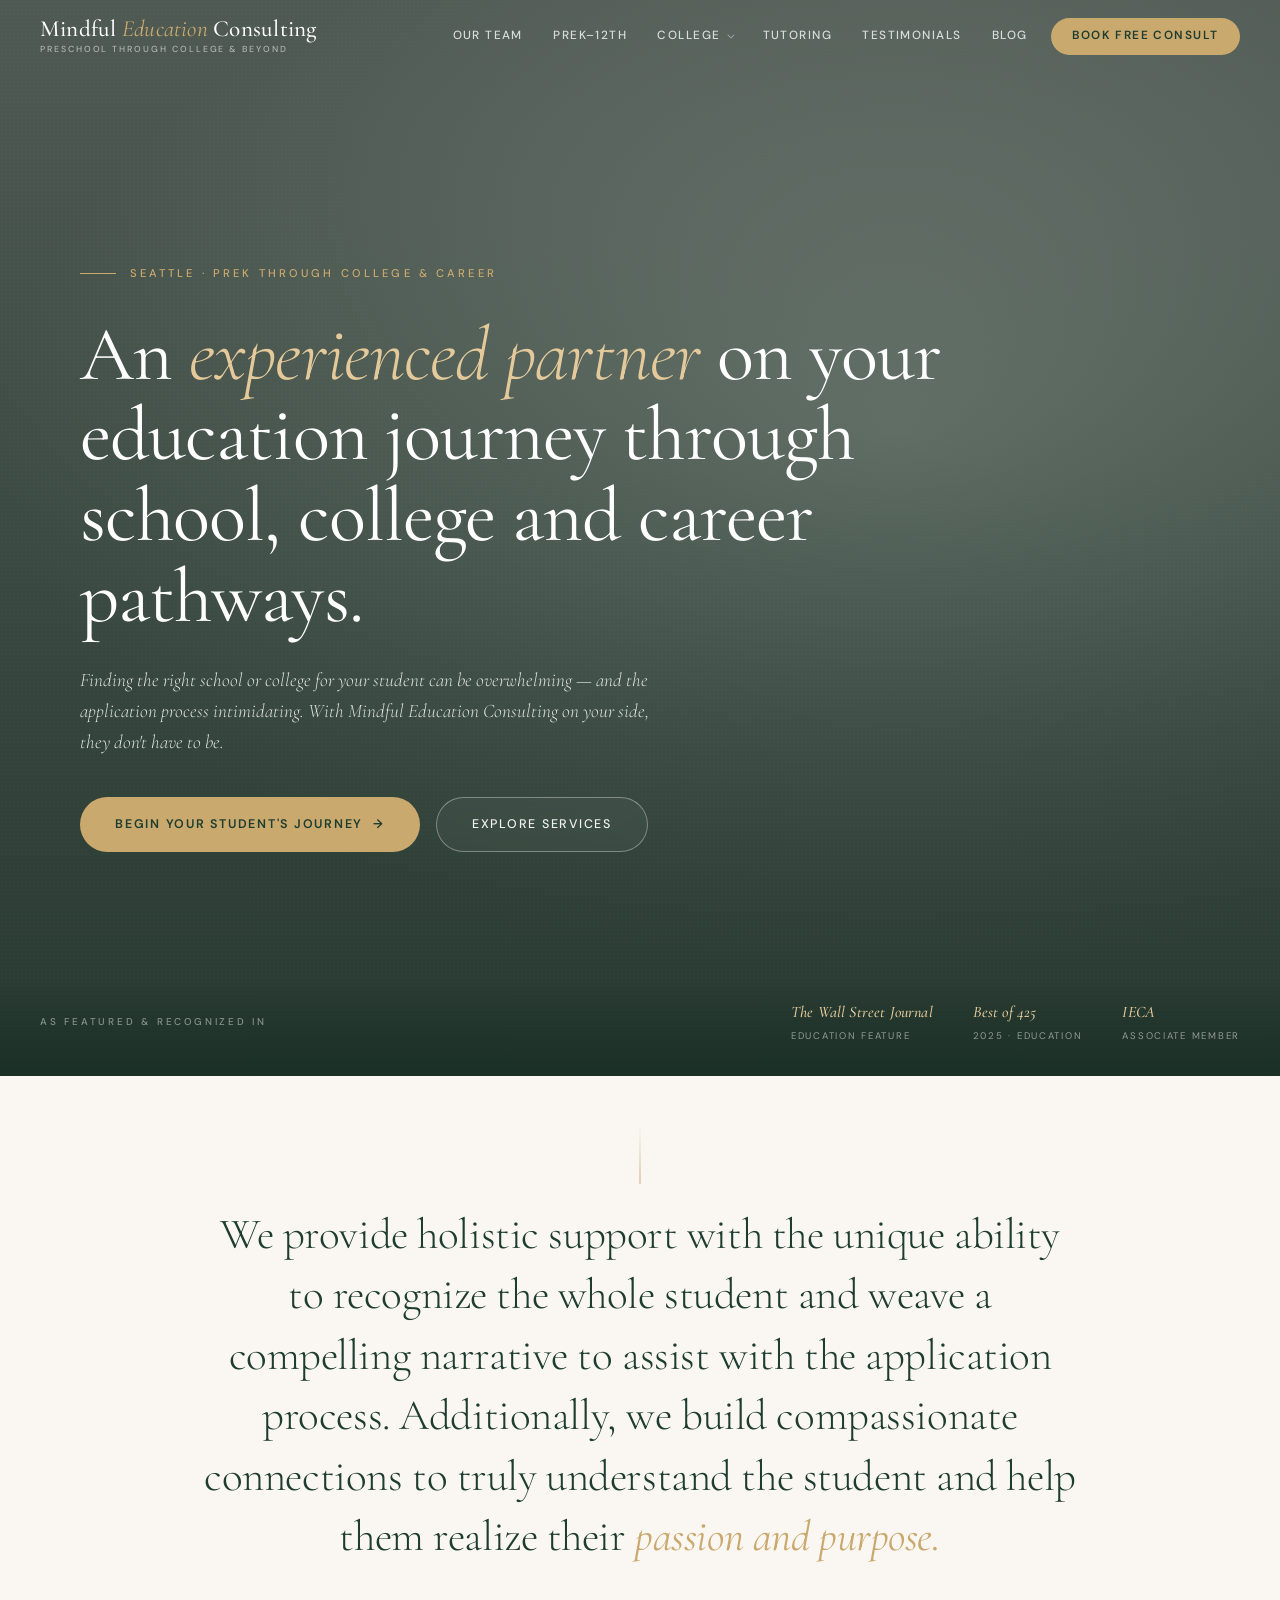
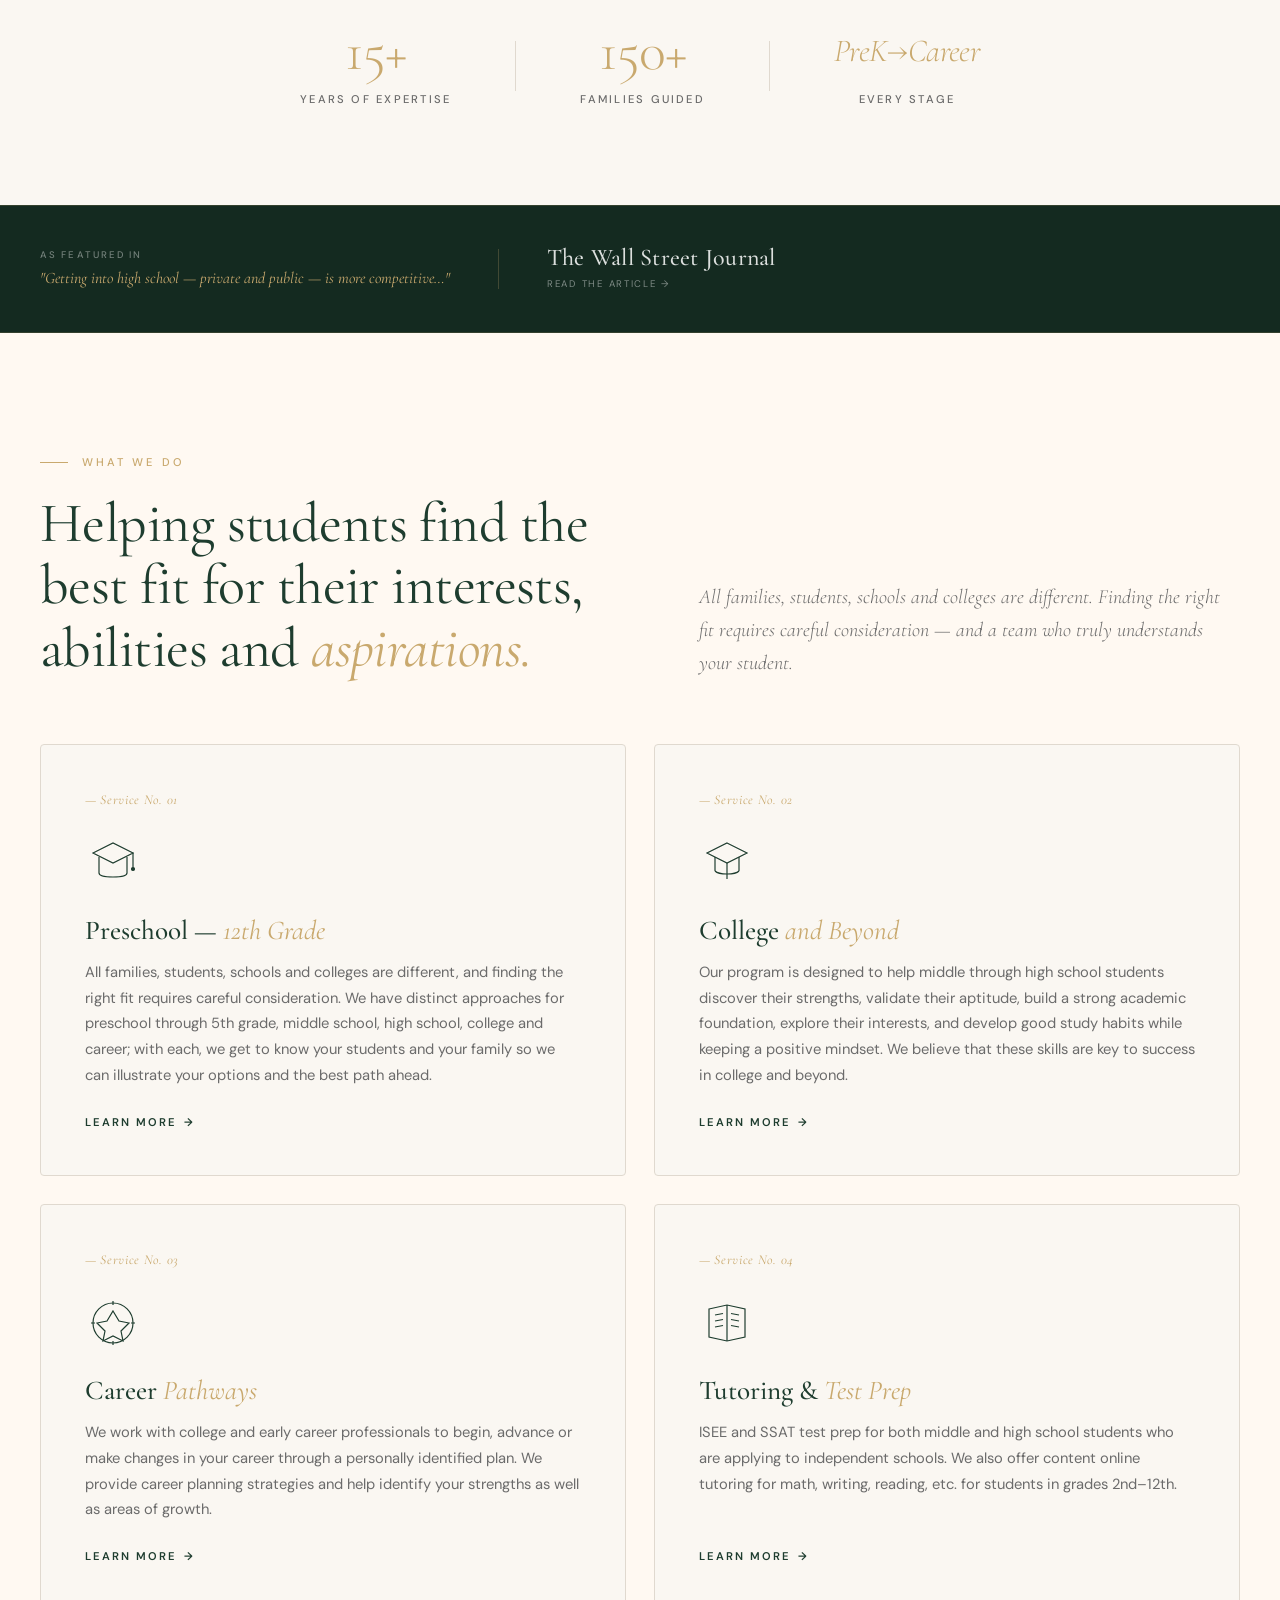
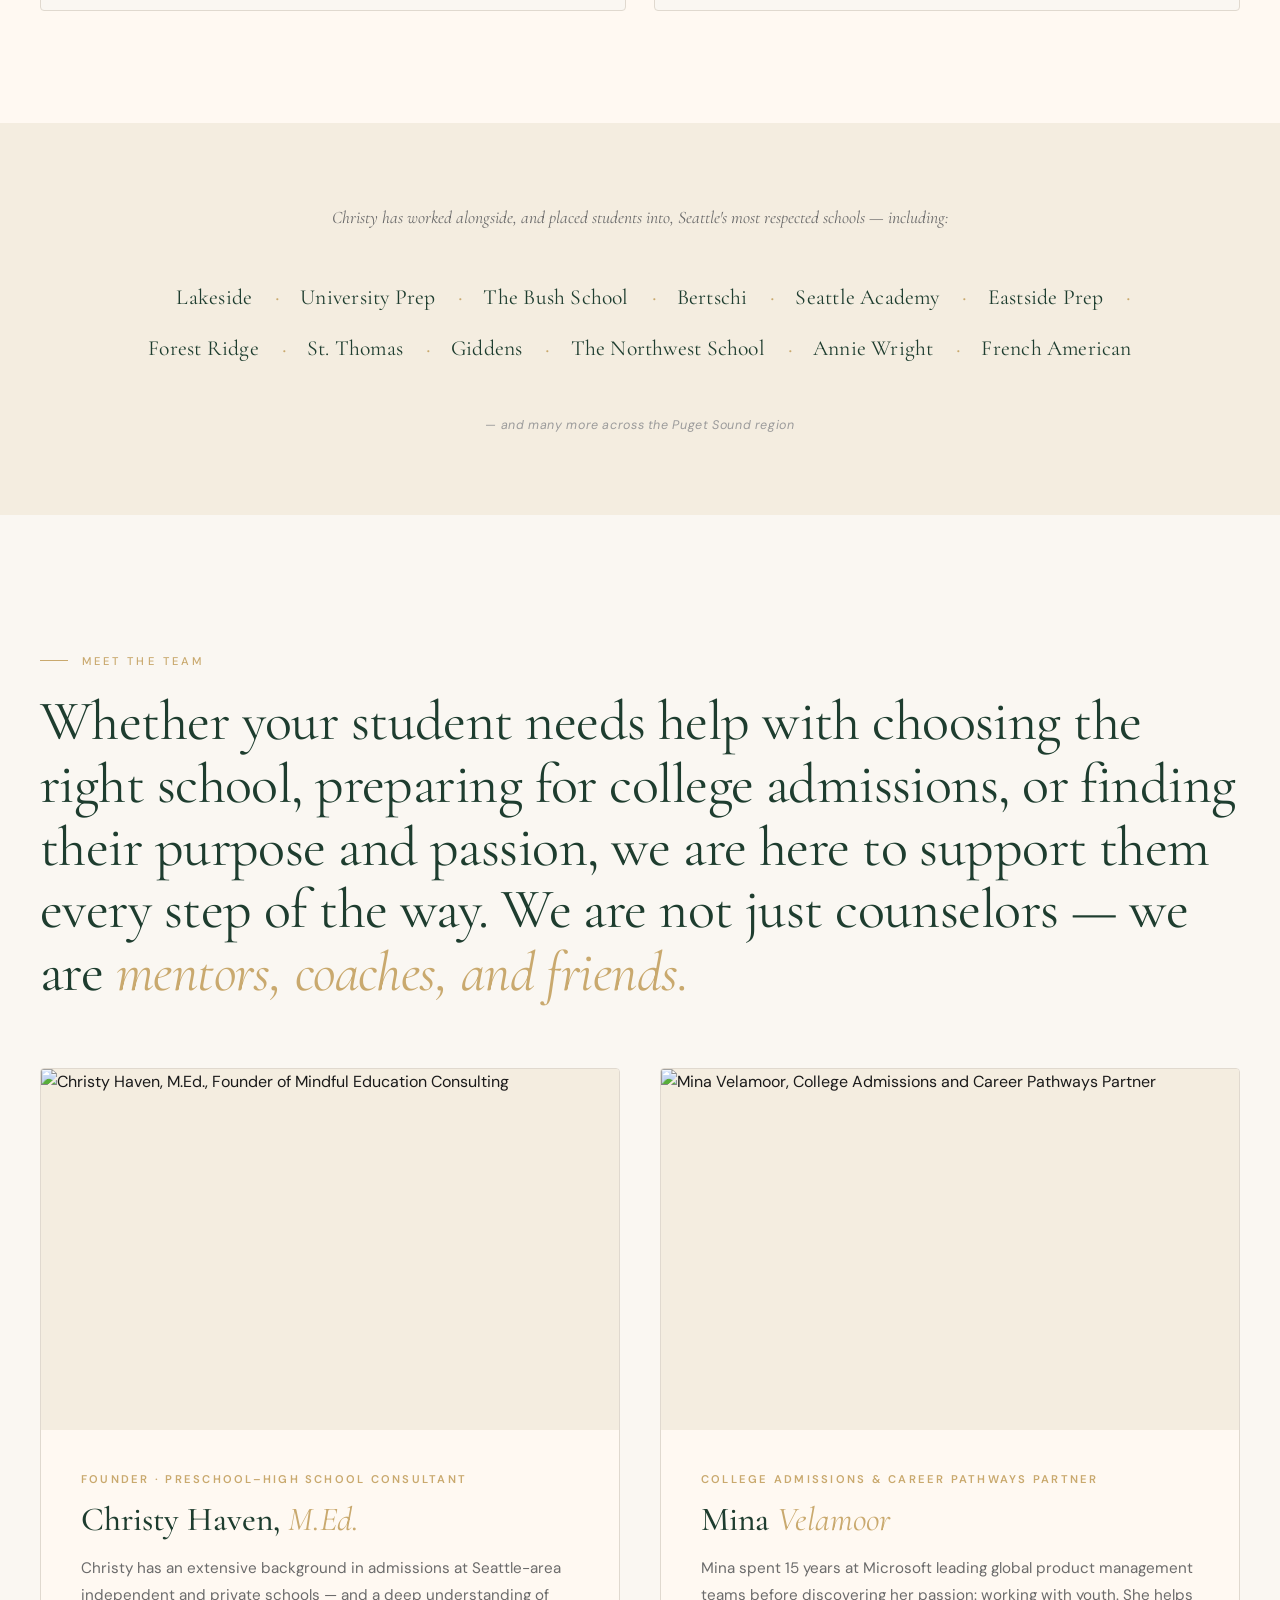
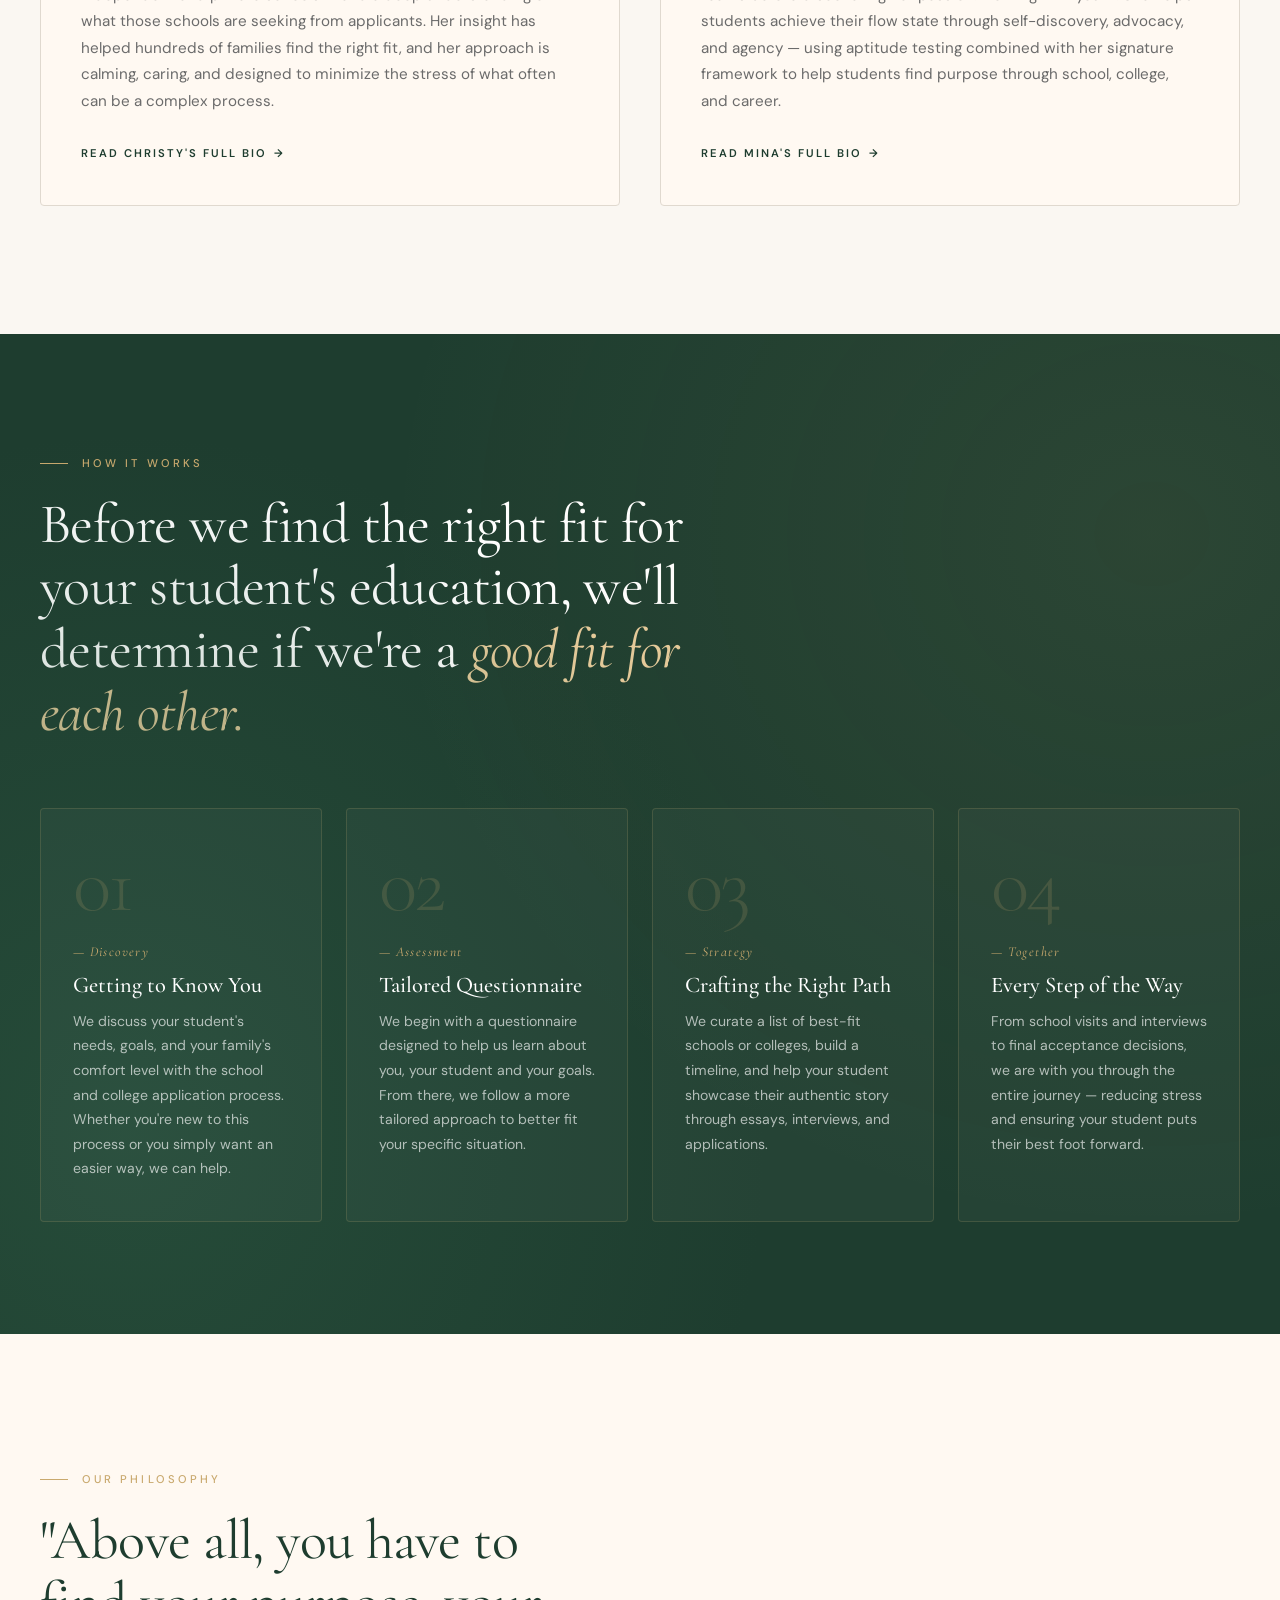
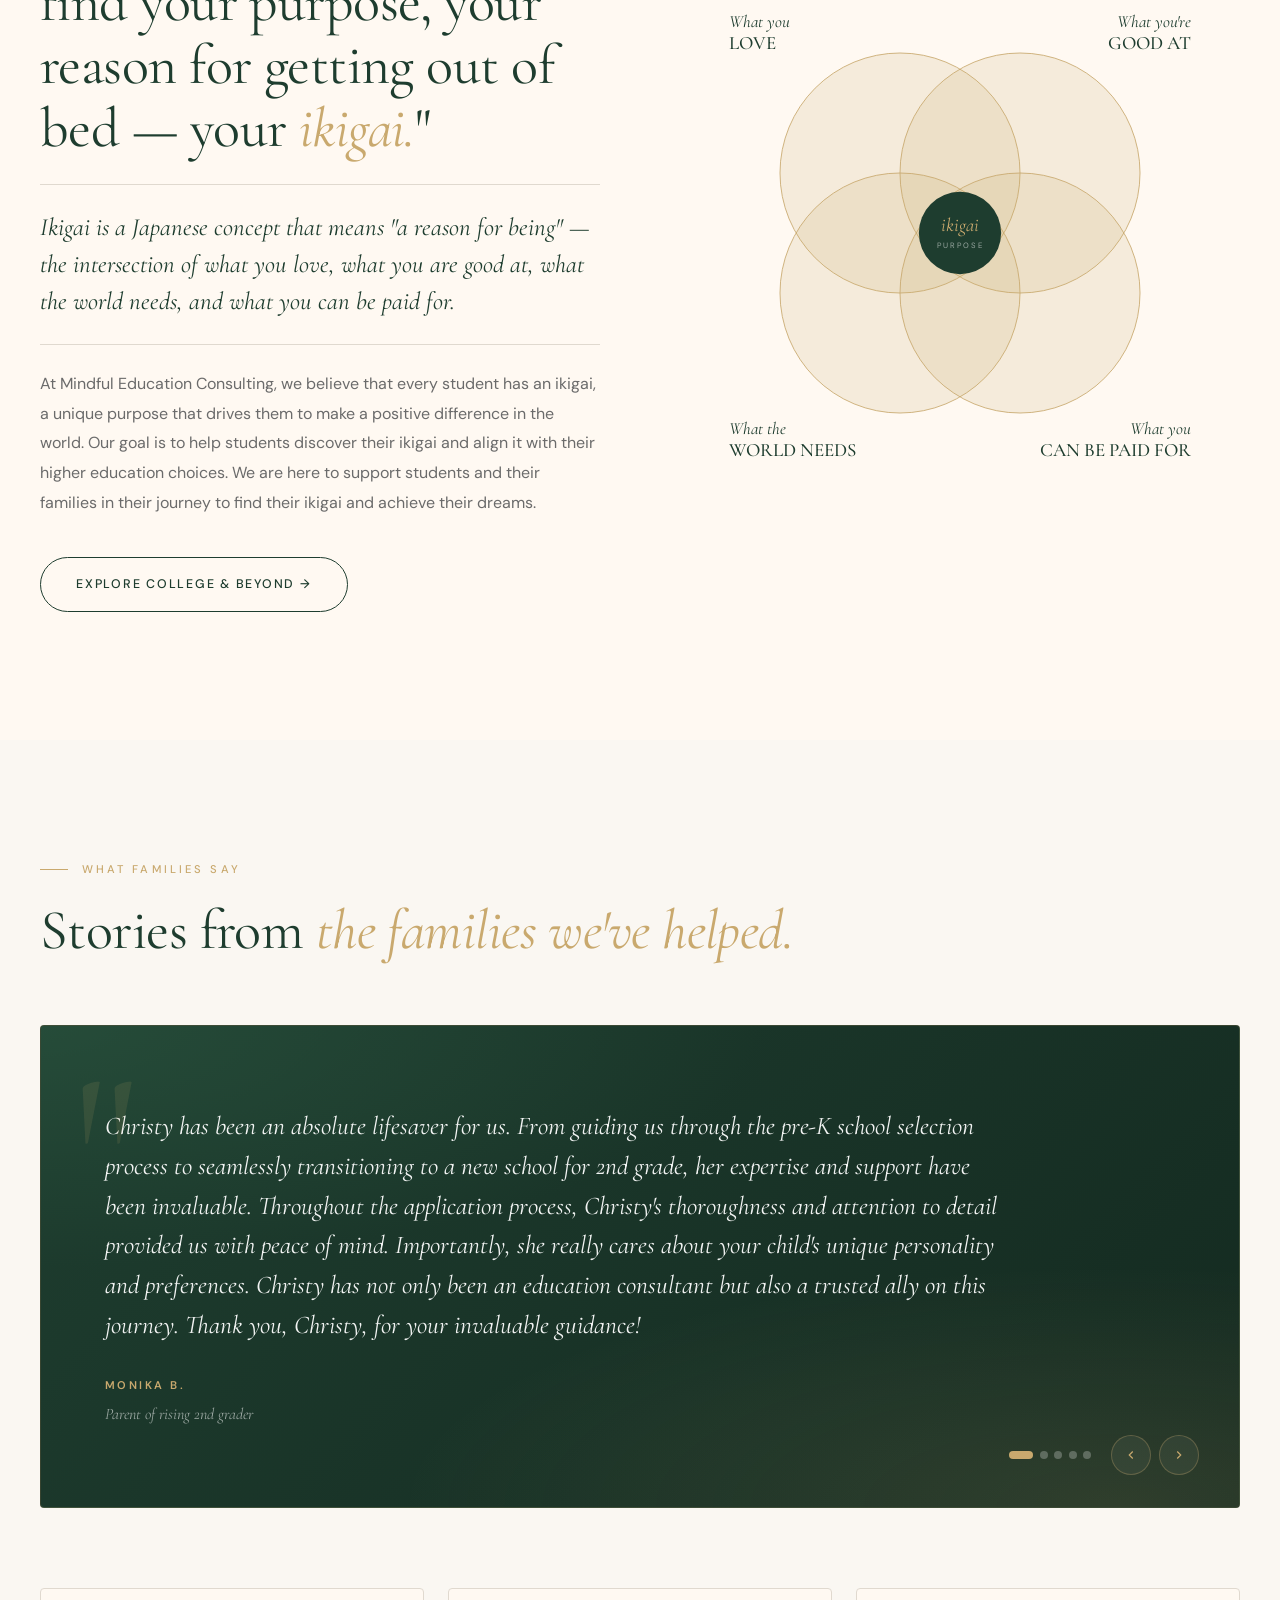
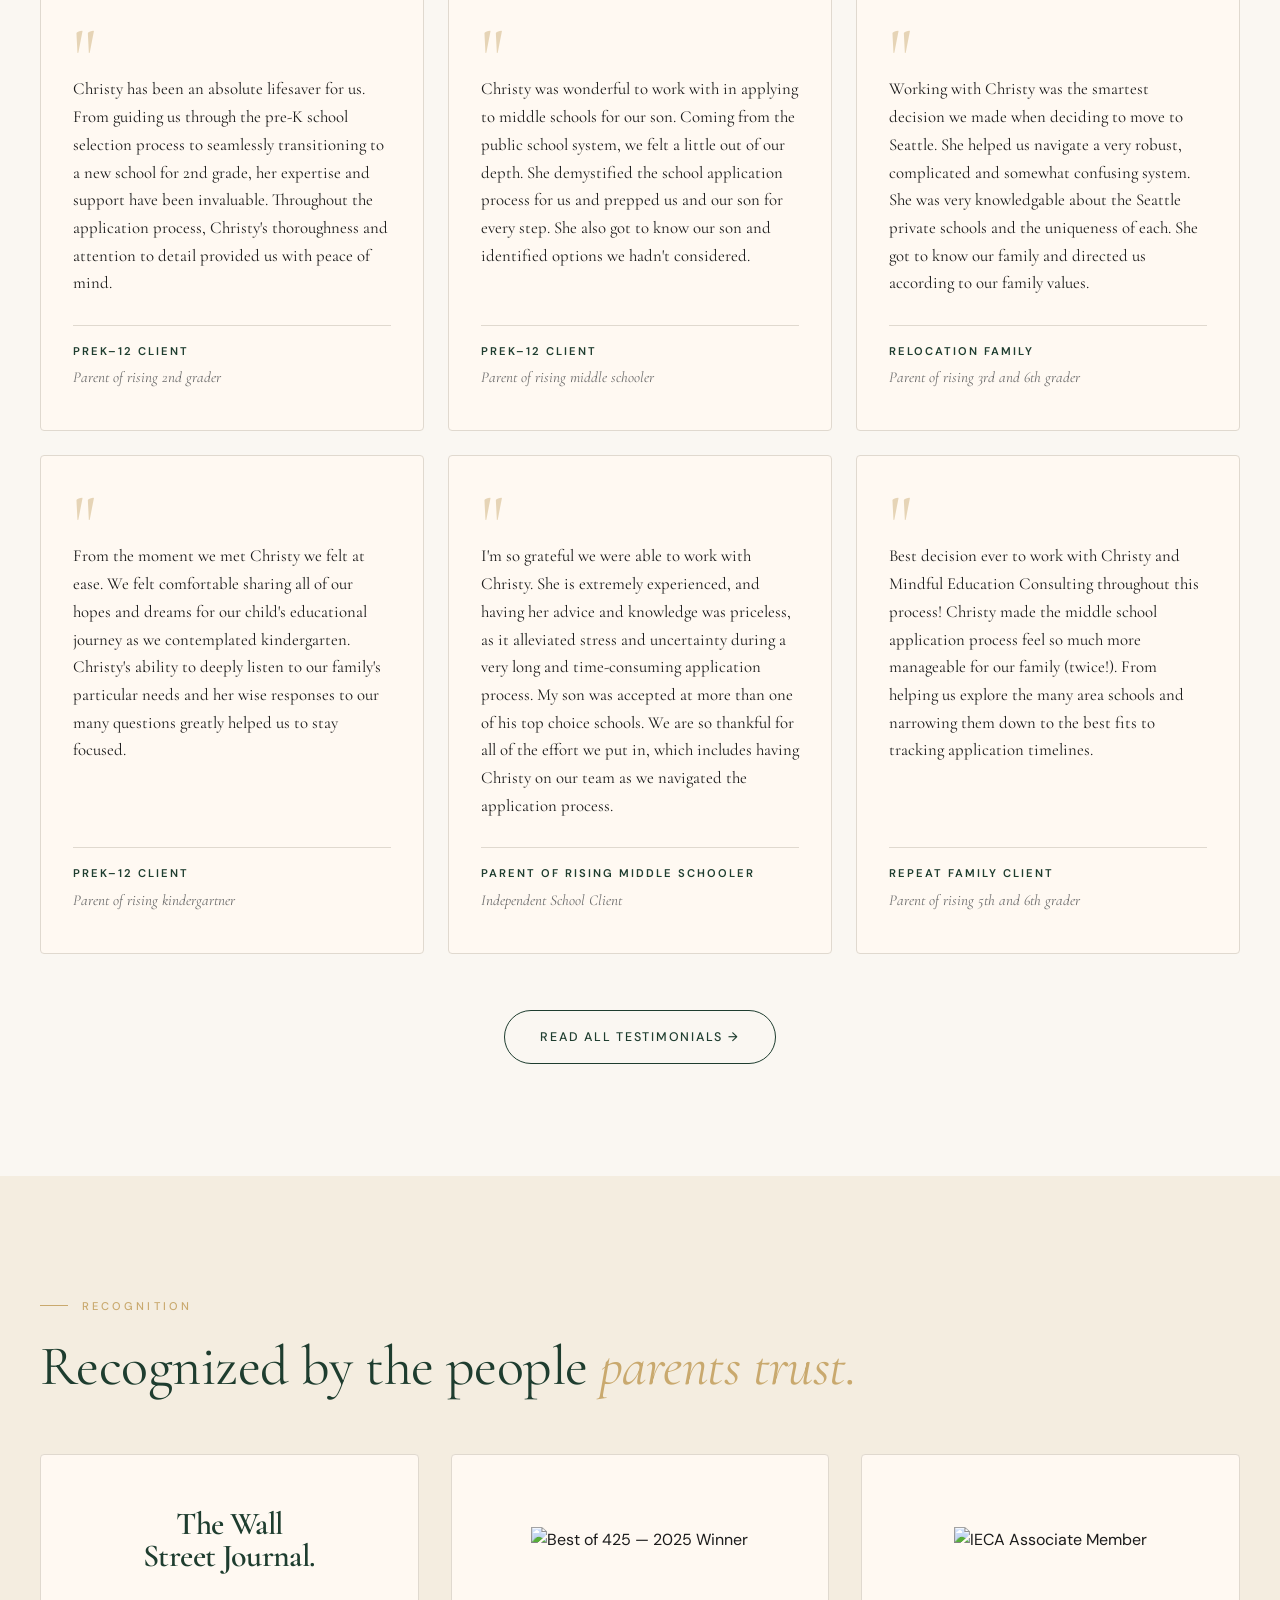
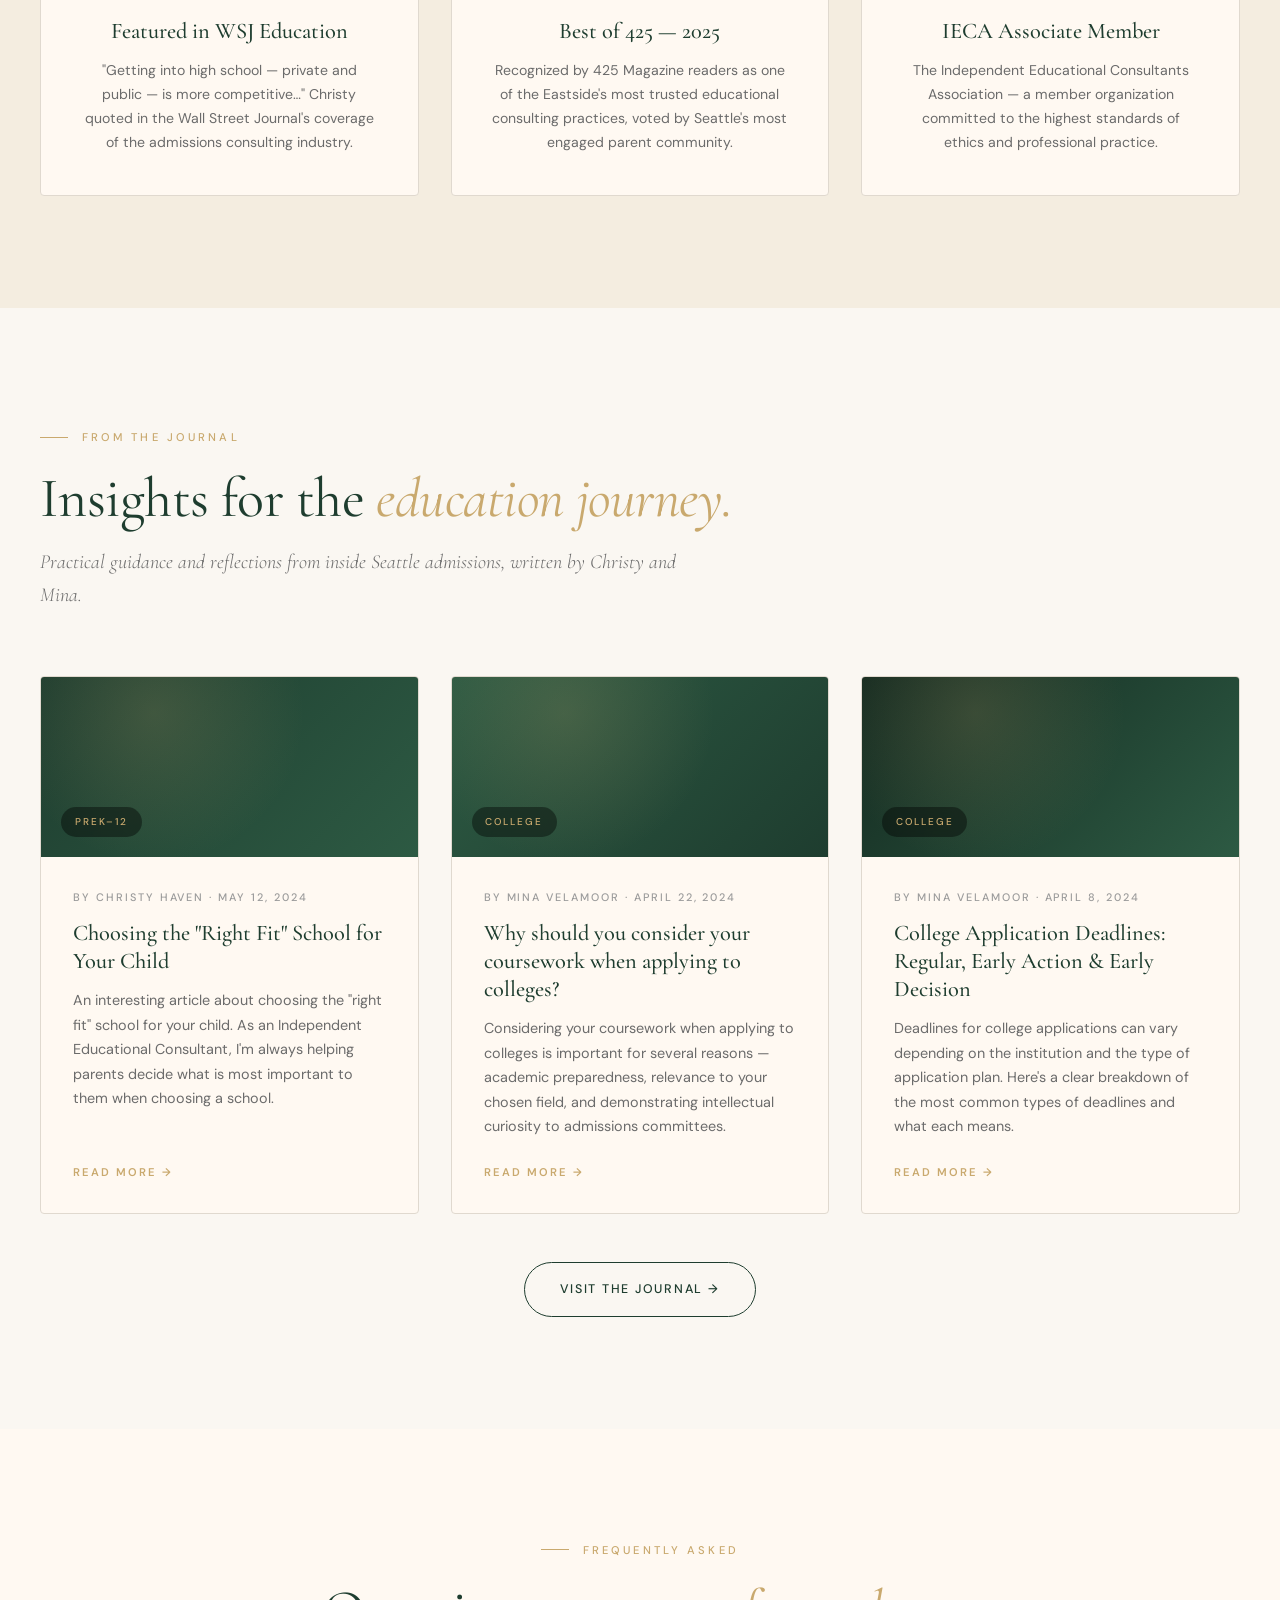
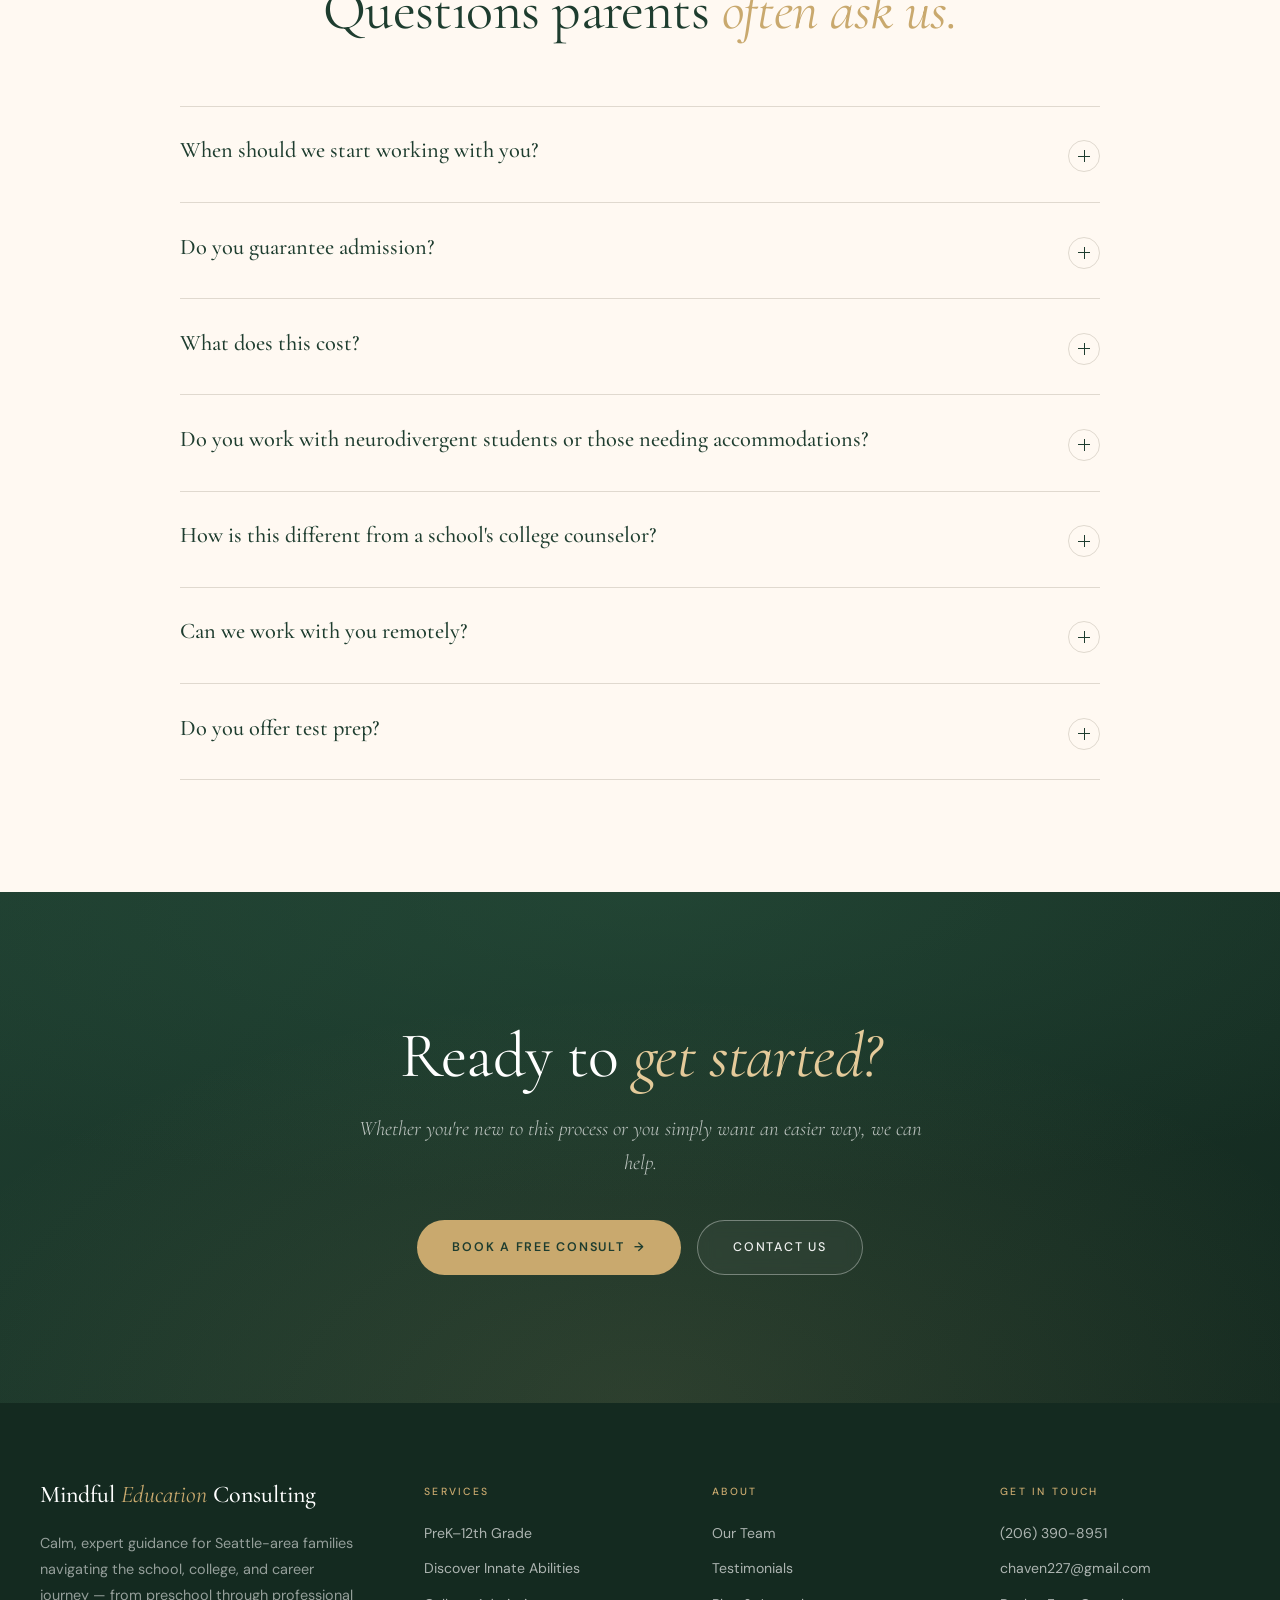
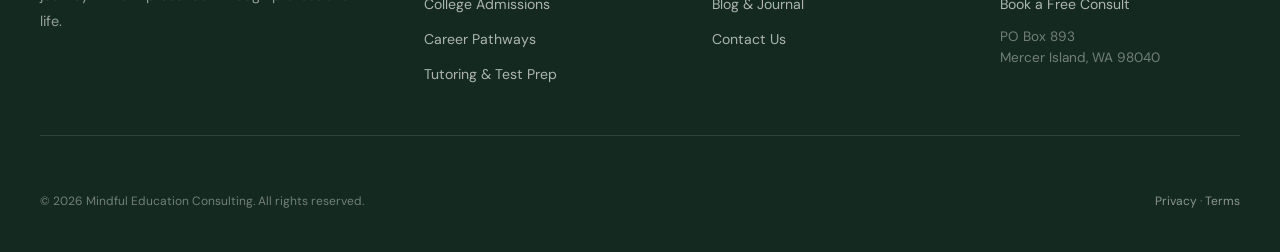
==== commit ba2c5ade: "Add files via upload" ====
--- a/index.html
+++ b/index.html
@@ -354,15 +354,15 @@
       <div class="featured-track">
 
         <div class="featured-slide active" data-slide="0">
-          <blockquote>Christy truly is a 'parent whisperer!' She listens and responds, in a caring and tender way, to the concerns, questions and anxieties that accompany the process of choosing the right school. Then, she uses her amazing knowledge of Seattle-area independent schools to guide parents to the right 'home' for their child. Christy is totally dedicated to her craft, and it's easy to see that she genuinely cares about her clients. Most of all, she has a special way of making this whole process peaceful, hopeful and even exciting!</blockquote>
+          <blockquote>Christy has been an absolute lifesaver for us. From guiding us through the pre-K school selection process to seamlessly transitioning to a new school for 2nd grade, her expertise and support have been invaluable. Throughout the application process, Christy's thoroughness and attention to detail provided us with peace of mind. Importantly, she really cares about your child's unique personality and preferences. Christy has not only been an education consultant but also a trusted ally on this journey. Thank you, Christy, for your invaluable guidance!</blockquote>
           <cite>Monika B.</cite>
-          <span class="source">Parent of a Kindergartner and Middle Schooler</span>
+          <span class="source">Parent of rising 2nd grader</span>
         </div>
 
         <div class="featured-slide" data-slide="1">
-          <blockquote>As a parent and educator, I am very aware of how stressful education decisions can be for families, and I highly recommend Christy Haven to anyone navigating this complex world. Her expertise, combined with timely communication and follow-through, allowed our family to make informed and mindful choices while still keeping our sanity. I know she can do the same for your family.</blockquote>
-          <cite>Sarina Behar Natkin, LICSW</cite>
-          <span class="source">sarinanatkin.com</span>
+          <blockquote>Working with Christy has been an absolute delight. Not only is she incredibly knowledgeable about the entire independent school process, but she's also thoughtful, supportive, and genuinely a wonderful person. She guided our son — and us! — through every step of the high school application process, from navigating the intricacies of online systems to attending visit days, preparing for interviews, filling out applications, and essay writing strategies. Her philosophy of "right fit" absolutely worked for him. Now that he's been accepted to his top choice high school, we're only sad that we won't get to work with Christy anymore. Make the best decision you can on your school journey: work with Mindful Education Consulting.</blockquote>
+          <cite>Parent of rising high schooler</cite>
+          <span class="source">Independent School Client</span>
         </div>
 
         <div class="featured-slide" data-slide="2">
@@ -373,7 +373,7 @@
 
         <div class="featured-slide" data-slide="3">
           <blockquote>Our experience with Christy Haven at Mindful Education Consulting was outstanding. She provided expert guidance throughout the private school selection process for our 3rd and 5th graders, ultimately helping both children get into our first-choice school. Her professionalism, deep knowledge of the educational landscape, and personalized approach were especially impressive.</blockquote>
-          <cite>Parent of a 4th and 6th Grader</cite>
+          <cite>Parent of rising 4th and 6th grader</cite>
           <span class="source">PreK–12 Client</span>
         </div>
 
@@ -409,42 +409,42 @@
         <div class="quote-mark">"</div>
         <blockquote>Christy has been an absolute lifesaver for us. From guiding us through the pre-K school selection process to seamlessly transitioning to a new school for 2nd grade, her expertise and support have been invaluable. Throughout the application process, Christy's thoroughness and attention to detail provided us with peace of mind.</blockquote>
         <div class="testimonial-author">PreK–12 Client</div>
-        <div class="testimonial-source">Parent of an Incoming 2nd Grader</div>
+        <div class="testimonial-source">Parent of rising 2nd grader</div>
       </div>
 
       <div class="testimonial-card fade-up">
         <div class="quote-mark">"</div>
         <blockquote>Christy was wonderful to work with in applying to middle schools for our son. Coming from the public school system, we felt a little out of our depth. She demystified the school application process for us and prepped us and our son for every step. She also got to know our son and identified options we hadn't considered.</blockquote>
         <div class="testimonial-author">PreK–12 Client</div>
-        <div class="testimonial-source">Parent of an Incoming Middle Schooler</div>
+        <div class="testimonial-source">Parent of rising middle schooler</div>
       </div>
 
       <div class="testimonial-card fade-up">
         <div class="quote-mark">"</div>
         <blockquote>Working with Christy was the smartest decision we made when deciding to move to Seattle. She helped us navigate a very robust, complicated and somewhat confusing system. She was very knowledgable about the Seattle private schools and the uniqueness of each. She got to know our family and directed us according to our family values.</blockquote>
         <div class="testimonial-author">Relocation Family</div>
-        <div class="testimonial-source">Parent of a 3rd and 6th Grader</div>
+        <div class="testimonial-source">Parent of rising 3rd and 6th grader</div>
       </div>
 
       <div class="testimonial-card fade-up">
         <div class="quote-mark">"</div>
         <blockquote>From the moment we met Christy we felt at ease. We felt comfortable sharing all of our hopes and dreams for our child's educational journey as we contemplated kindergarten. Christy's ability to deeply listen to our family's particular needs and her wise responses to our many questions greatly helped us to stay focused.</blockquote>
         <div class="testimonial-author">PreK–12 Client</div>
-        <div class="testimonial-source">Parent of an Incoming Kindergartner</div>
+        <div class="testimonial-source">Parent of rising kindergartner</div>
       </div>
 
       <div class="testimonial-card fade-up">
         <div class="quote-mark">"</div>
-        <blockquote>I have always known Christy to be dedicated to the students and families with whom she works. She devotes a lot of time and energy to helping families understand the admissions process and to understanding the mission and programs of the various public, independent and religious schools.</blockquote>
-        <div class="testimonial-author">Joan Beauregard</div>
-        <div class="testimonial-source">Head of School, Hamlin Robinson School</div>
+        <blockquote>I'm so grateful we were able to work with Christy. She is extremely experienced, and having her advice and knowledge was priceless, as it alleviated stress and uncertainty during a very long and time-consuming application process. My son was accepted at more than one of his top choice schools. We are so thankful for all of the effort we put in, which includes having Christy on our team as we navigated the application process.</blockquote>
+        <div class="testimonial-author">Parent of rising middle schooler</div>
+        <div class="testimonial-source">Independent School Client</div>
       </div>
 
       <div class="testimonial-card fade-up">
         <div class="quote-mark">"</div>
         <blockquote>Best decision ever to work with Christy and Mindful Education Consulting throughout this process! Christy made the middle school application process feel so much more manageable for our family (twice!). From helping us explore the many area schools and narrowing them down to the best fits to tracking application timelines.</blockquote>
         <div class="testimonial-author">Repeat Family Client</div>
-        <div class="testimonial-source">Parent of a 5th and 6th Grader</div>
+        <div class="testimonial-source">Parent of rising 5th and 6th grader</div>
       </div>
 
     </div>
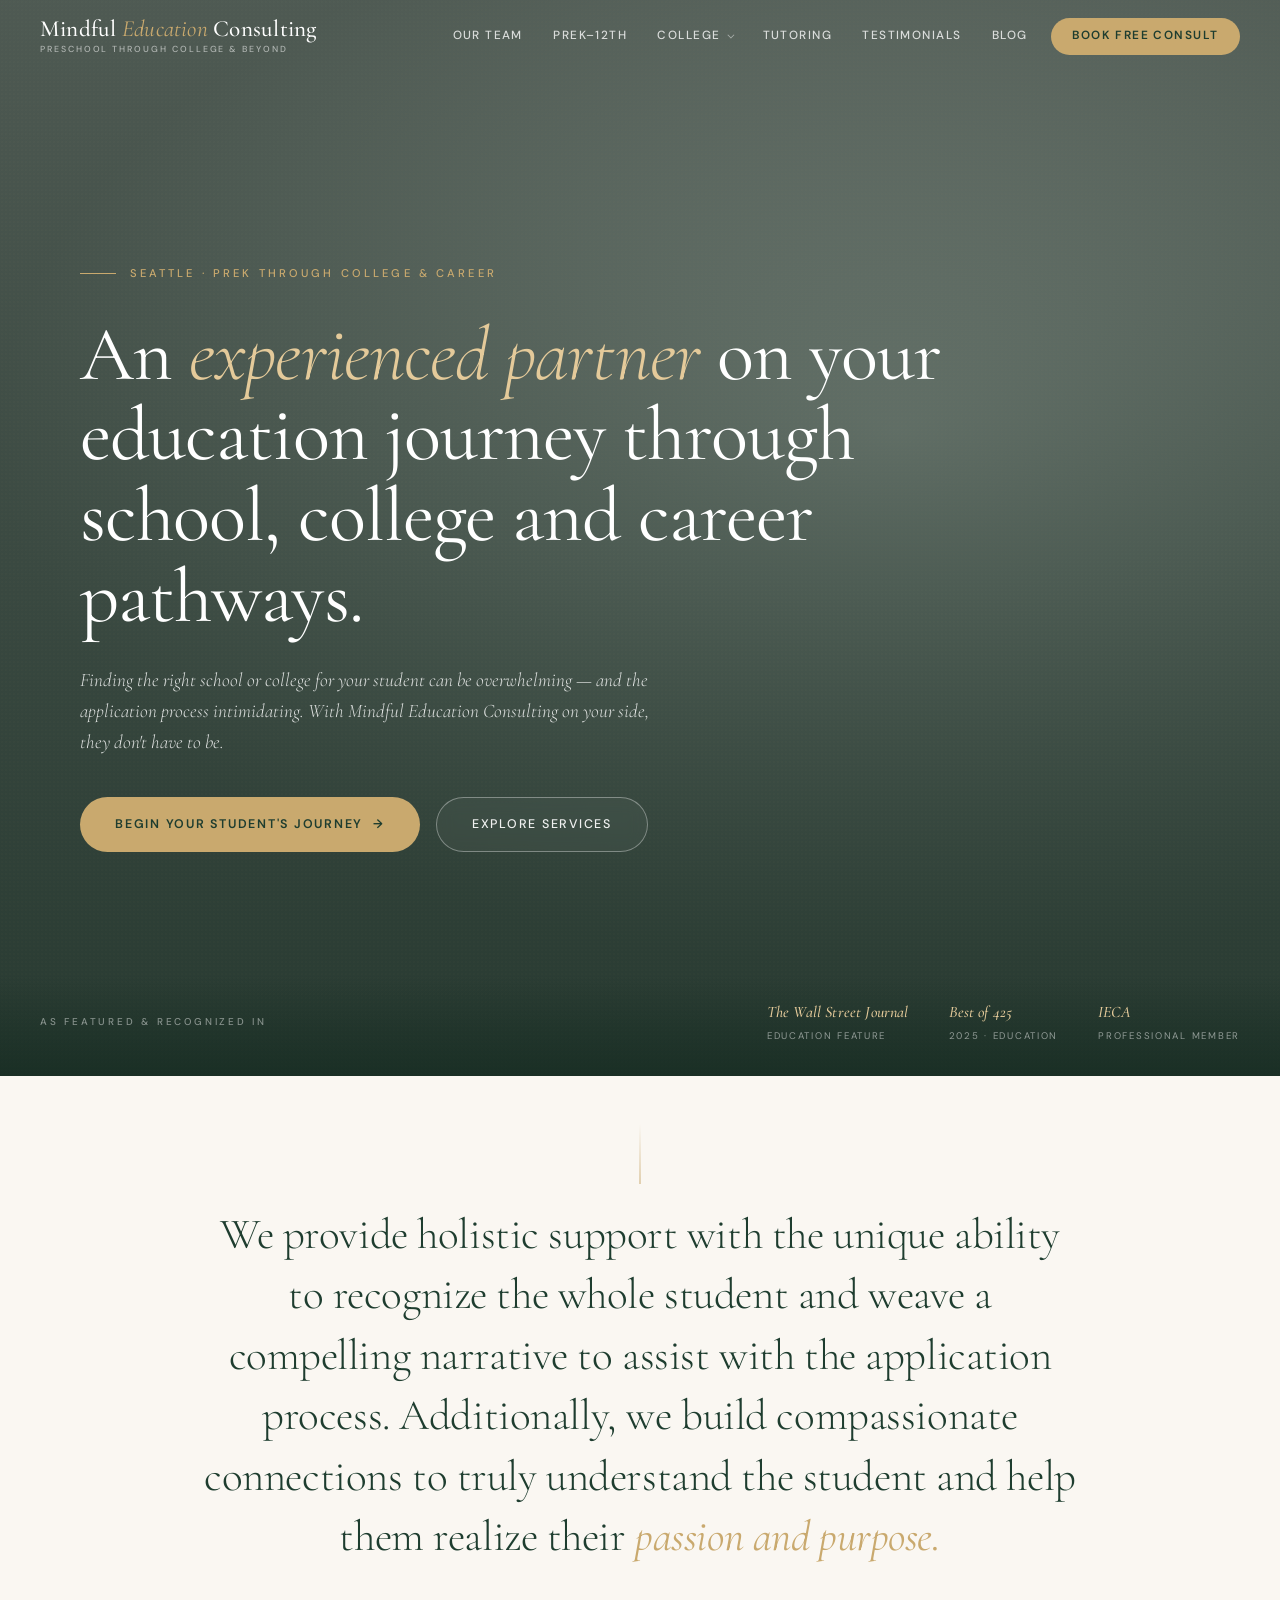
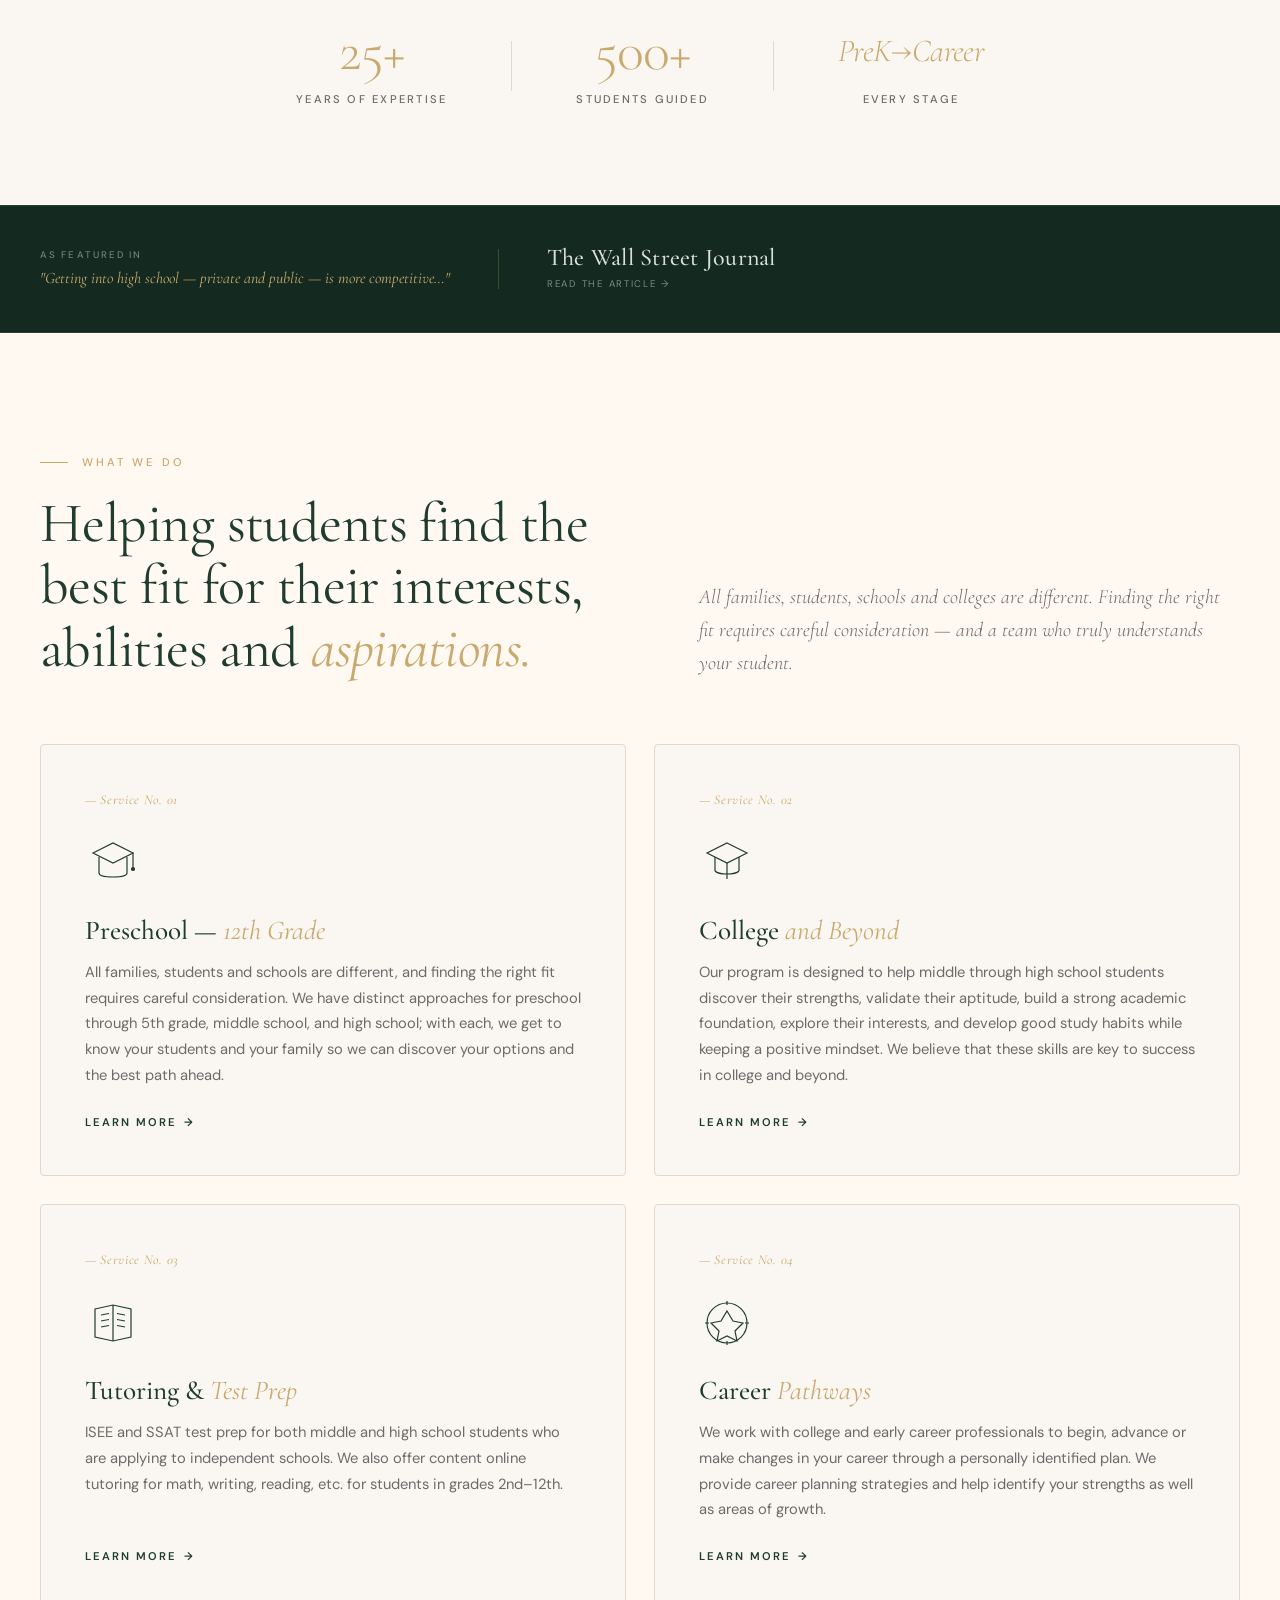
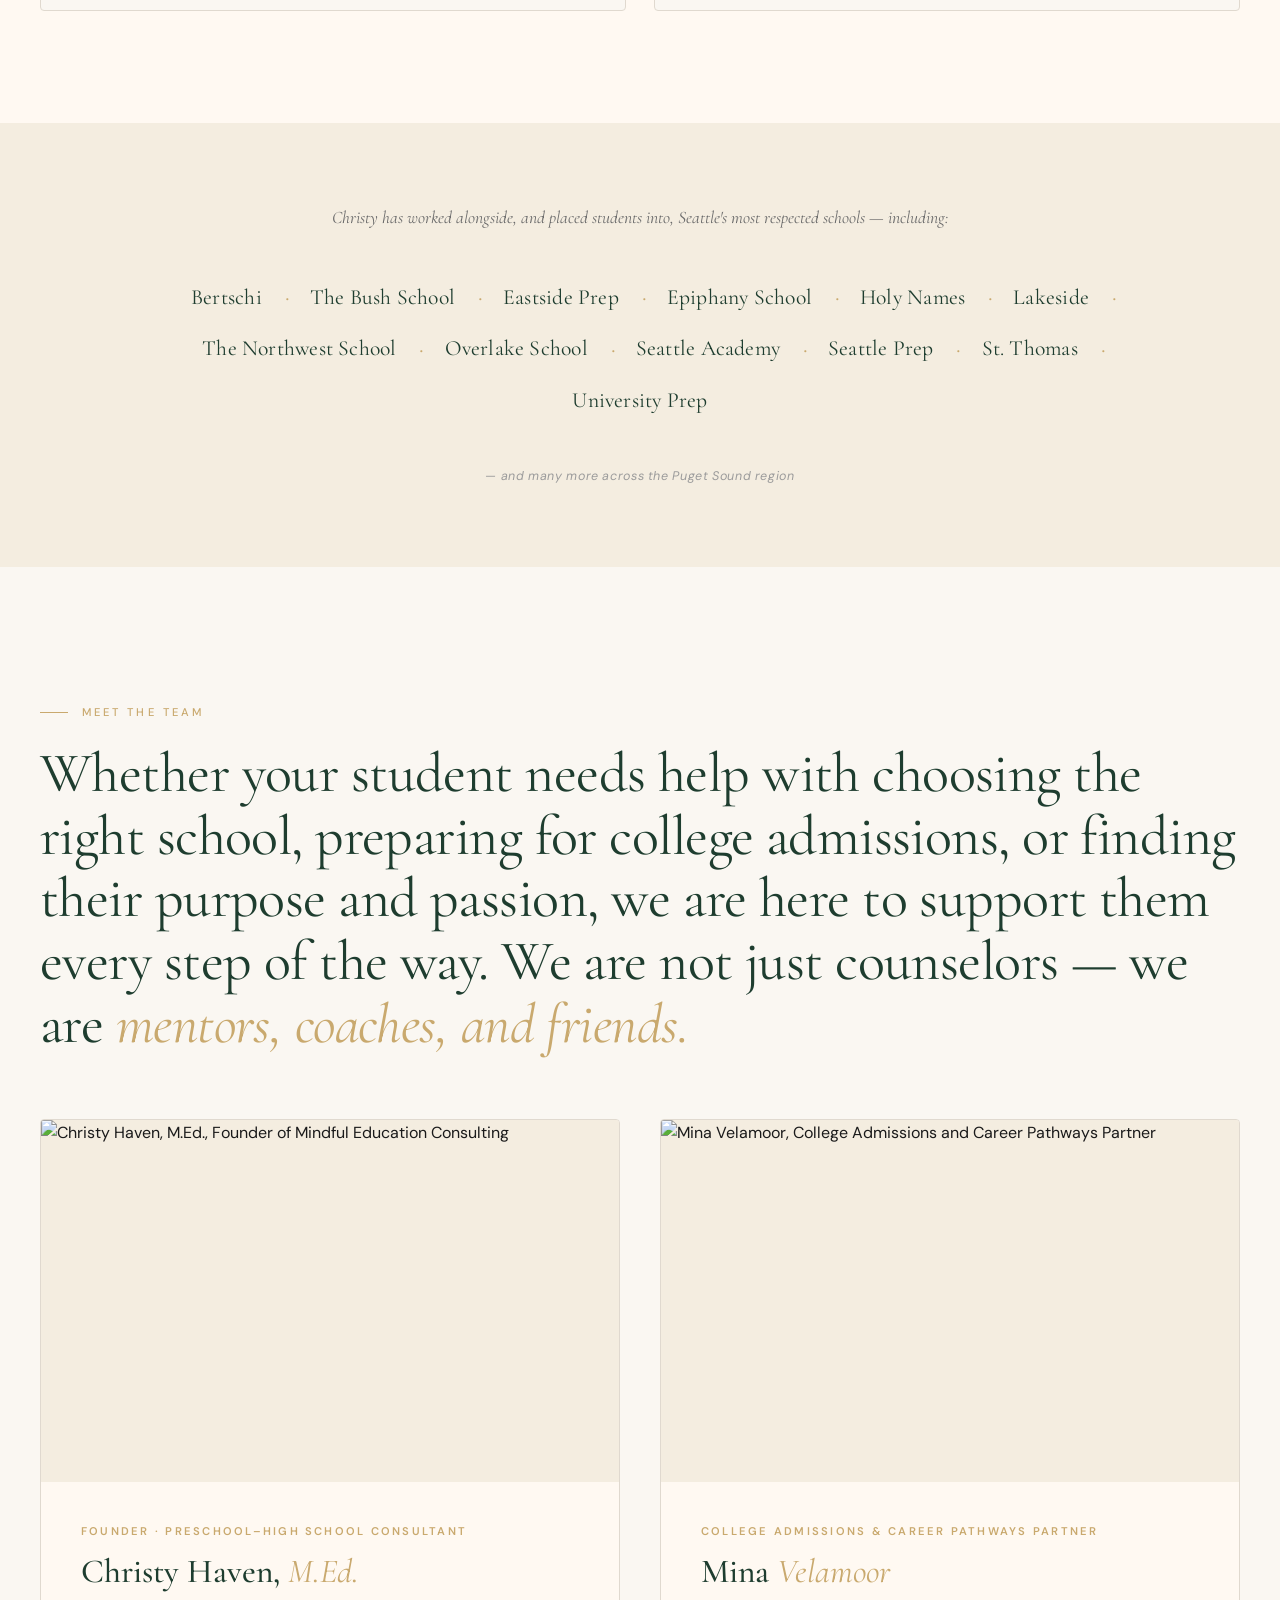
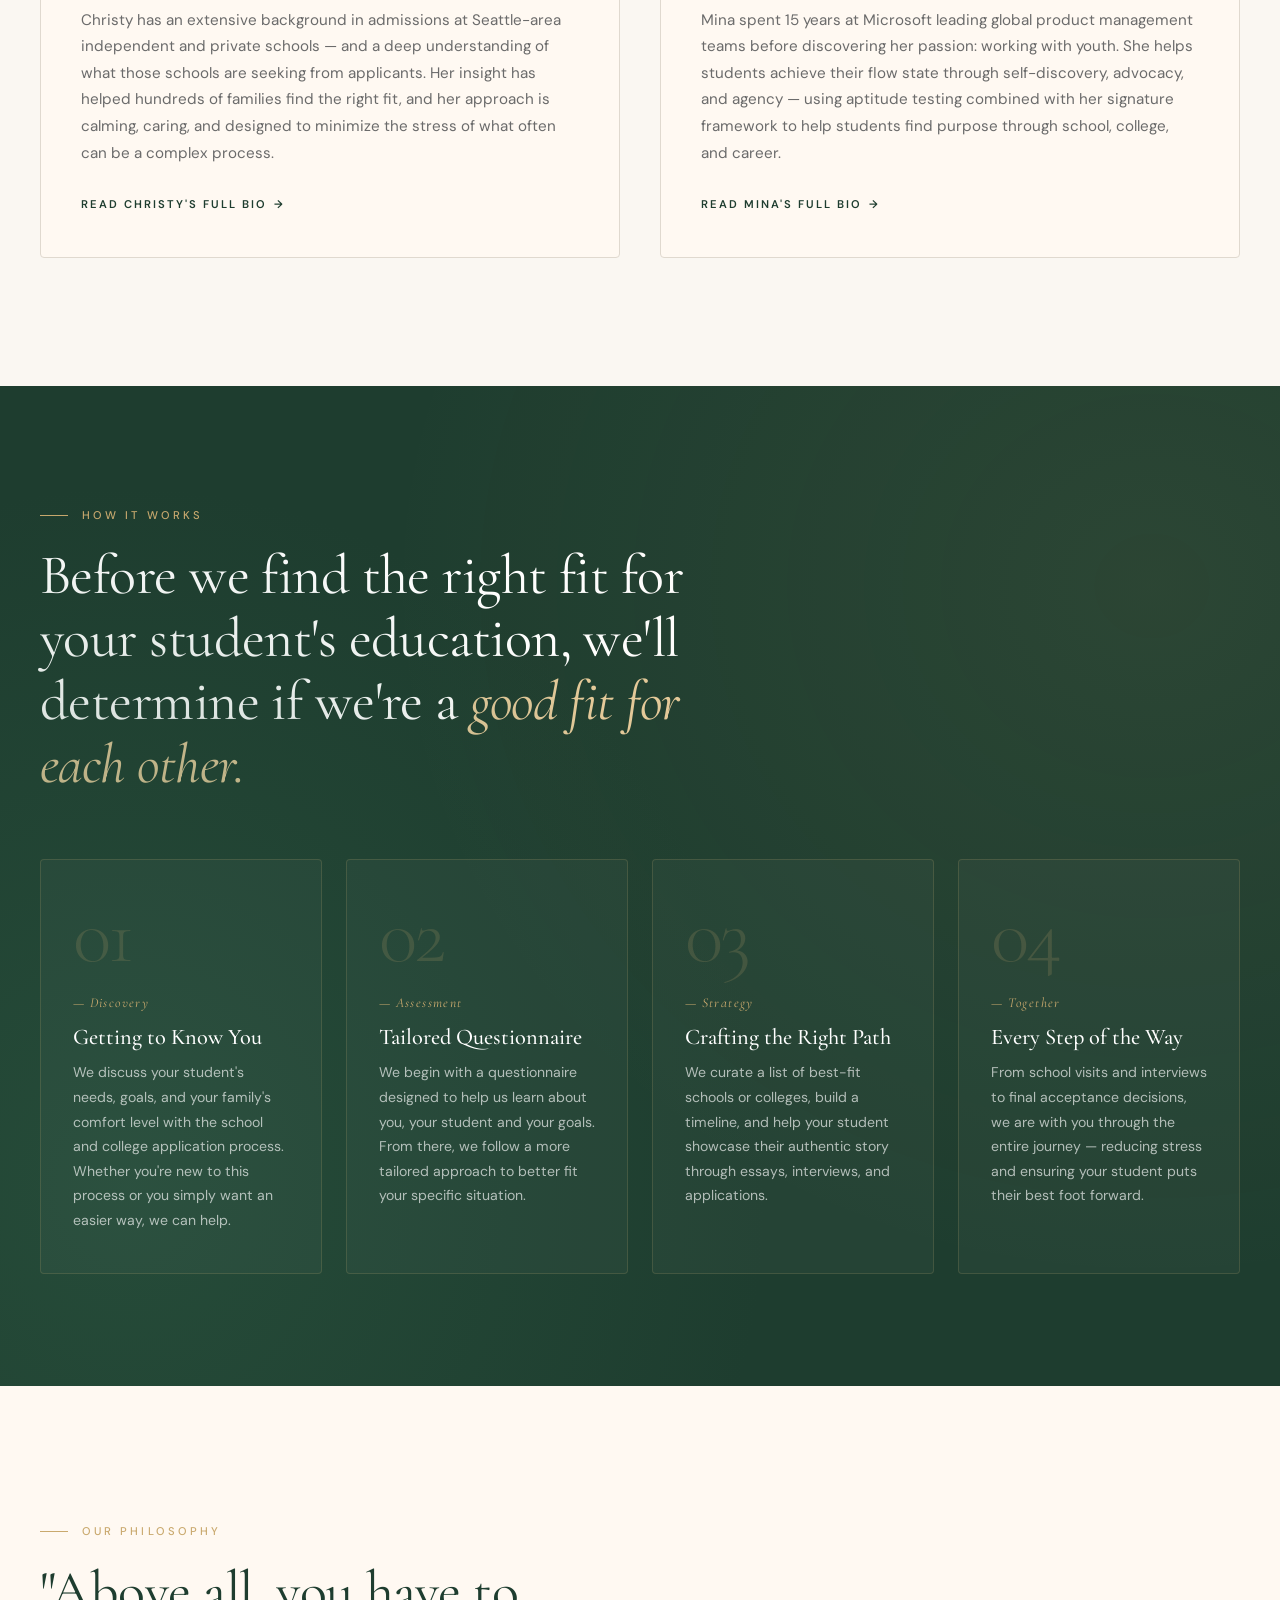
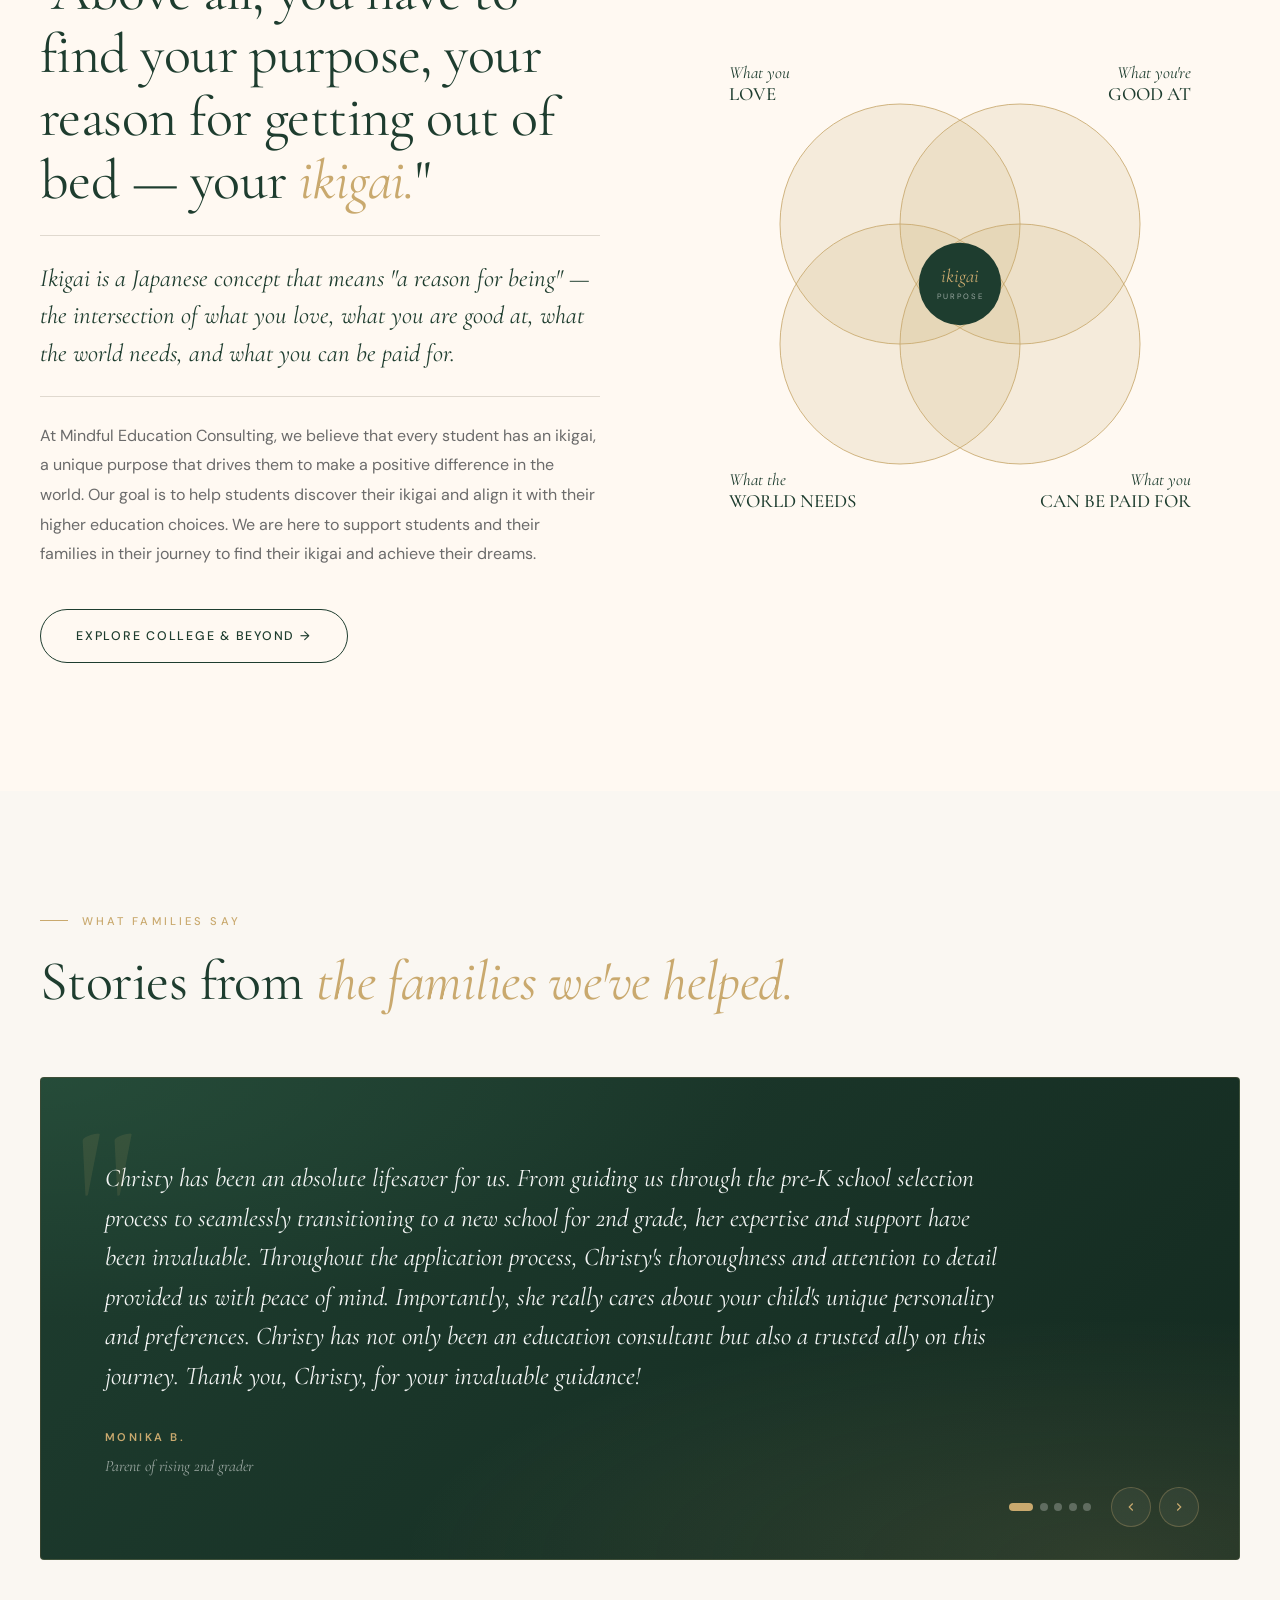
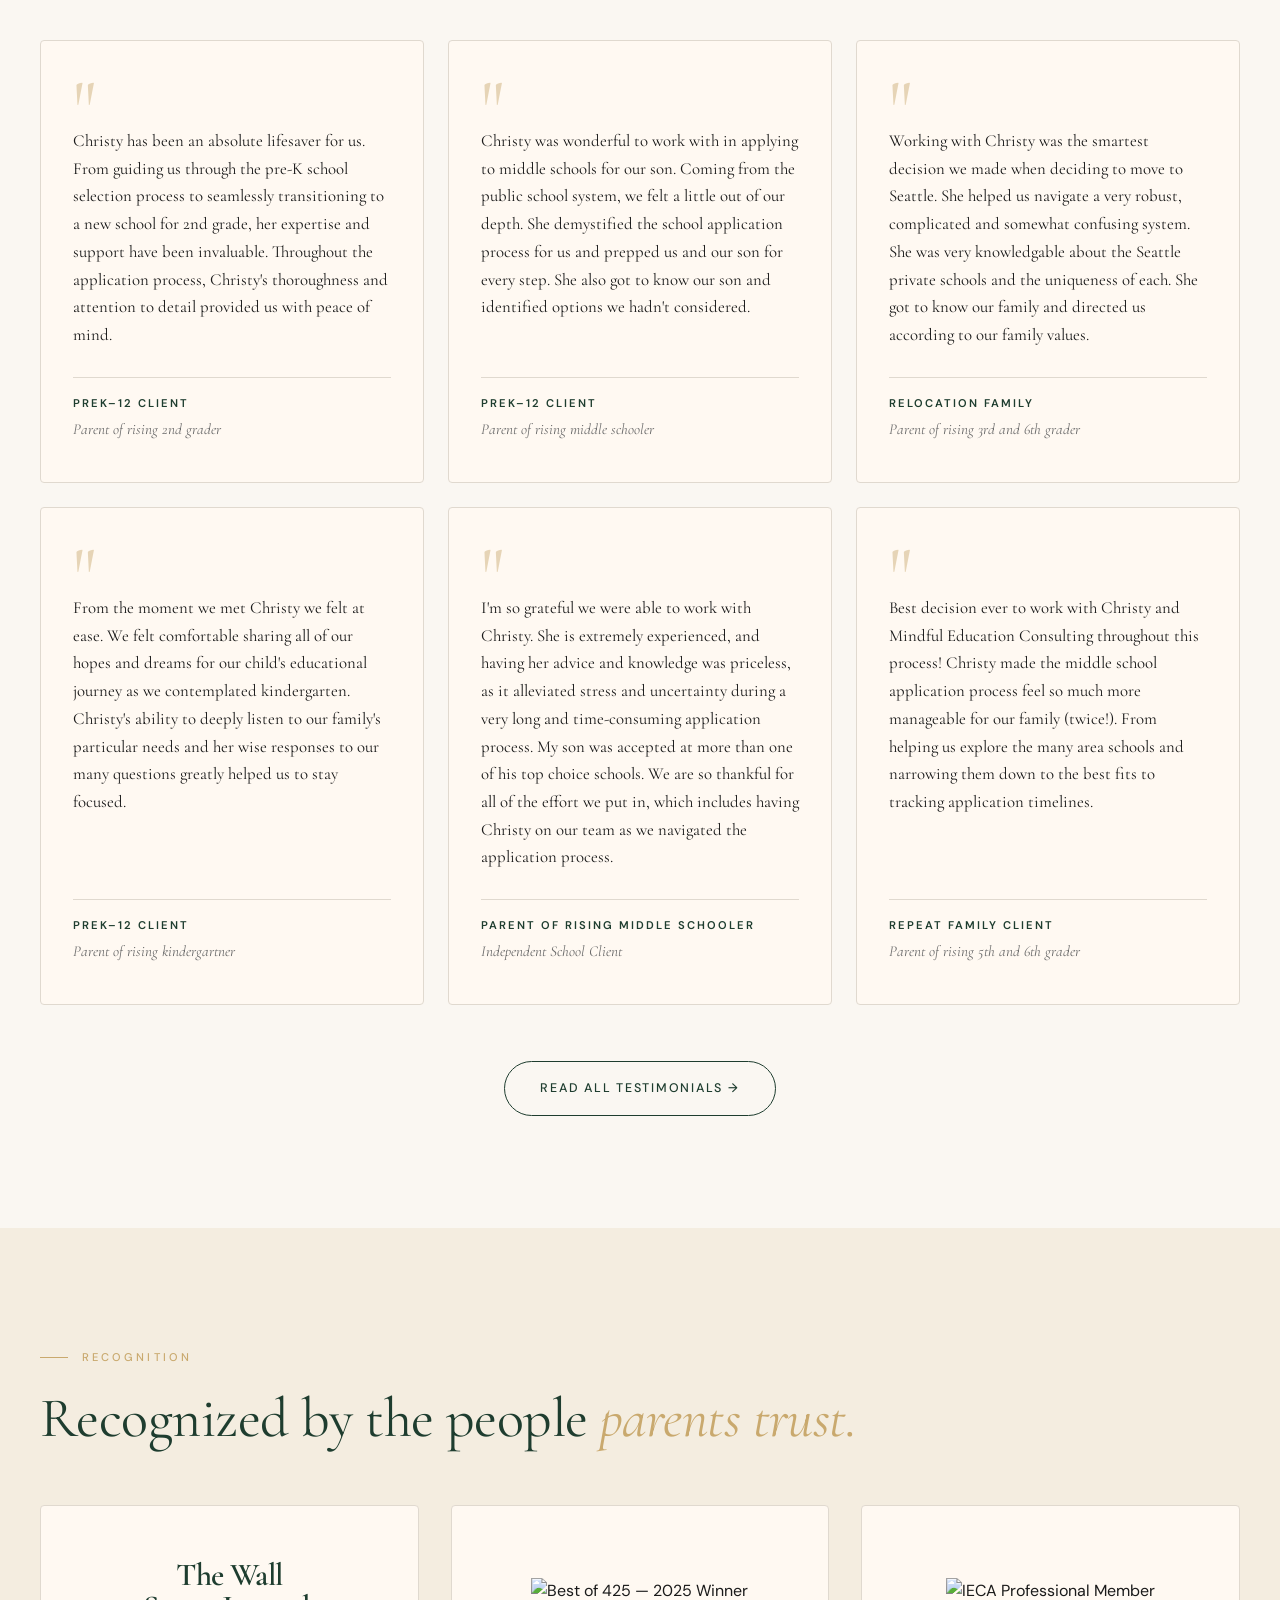
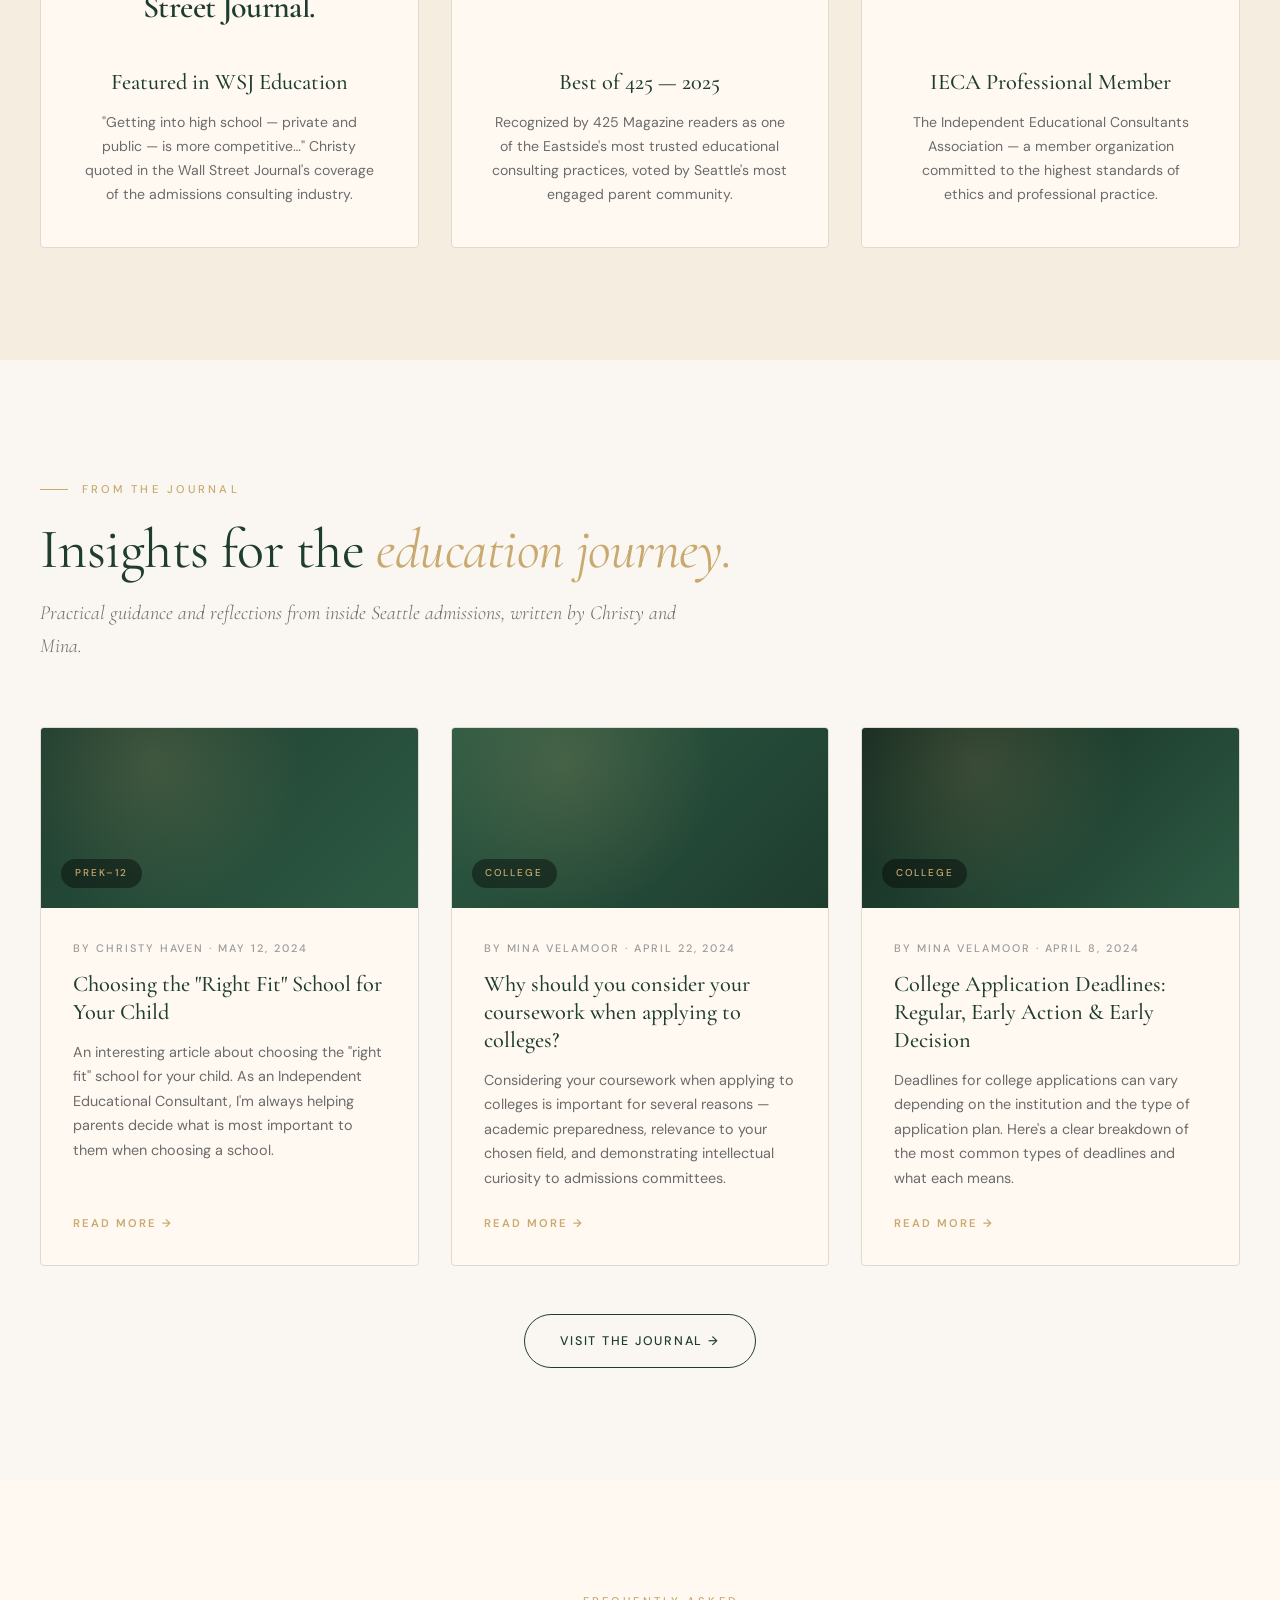
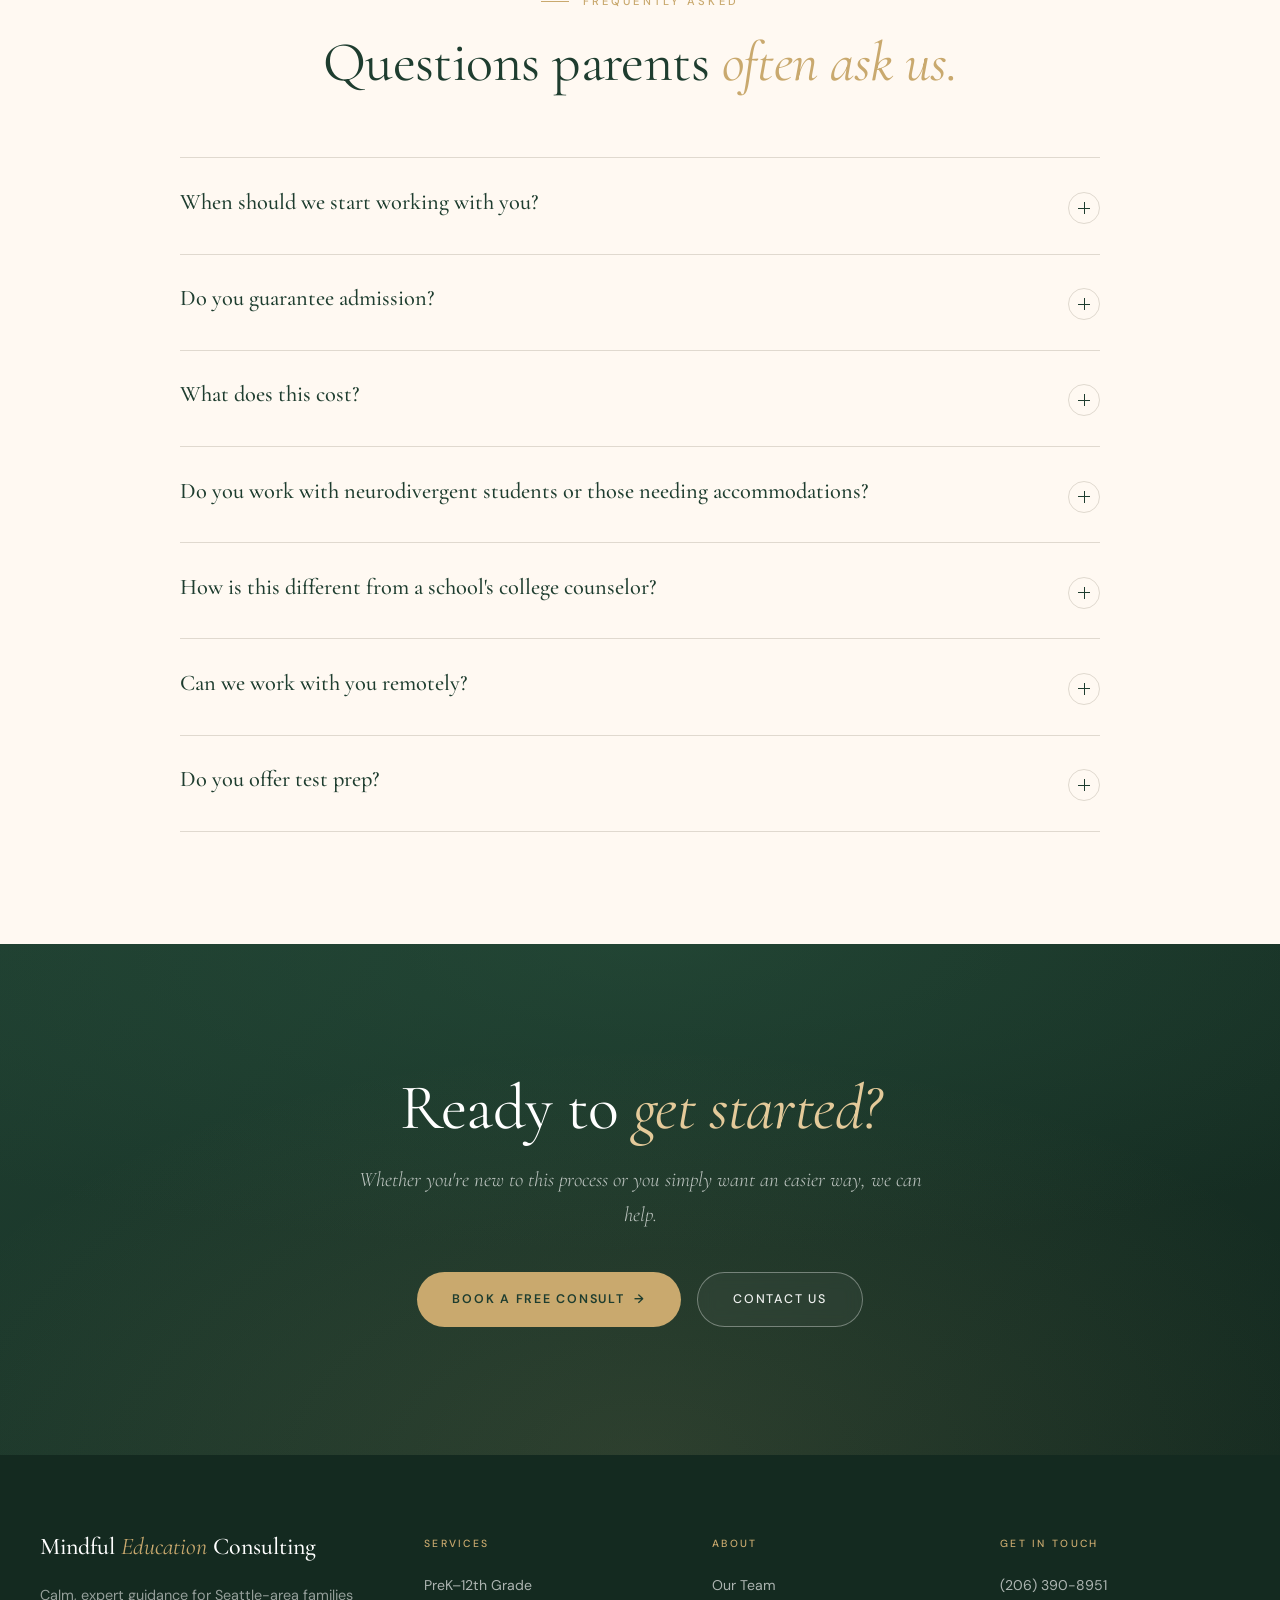
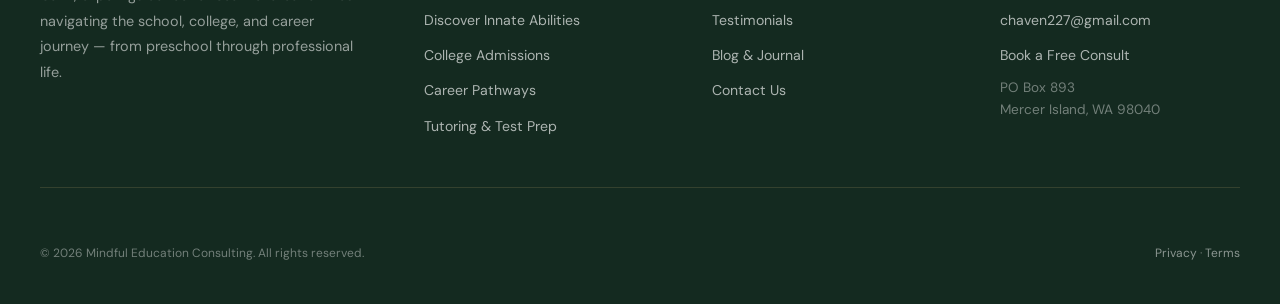
==== commit d090b7ef: "Add files via upload" ====
--- a/index.html
+++ b/index.html
@@ -89,7 +89,7 @@
         </div>
         <div class="credit-item">
           <span class="credit-name">IECA</span>
-          <span class="credit-detail">Associate Member</span>
+          <span class="credit-detail">Professional Member</span>
         </div>
       </div>
     </div>
@@ -101,13 +101,13 @@
   <h2>We provide holistic support with the unique ability to recognize the whole student and weave a compelling narrative to assist with the application process. Additionally, we build compassionate connections to truly understand the student and help them realize their <em>passion and purpose.</em></h2>
   <div class="underline-stat">
     <div class="stat-item">
-      <div class="stat-num">15+</div>
+      <div class="stat-num">25+</div>
       <div class="stat-label">Years of Expertise</div>
     </div>
     <div class="stat-divider"></div>
     <div class="stat-item">
-      <div class="stat-num">150+</div>
-      <div class="stat-label">Families Guided</div>
+      <div class="stat-num">500+</div>
+      <div class="stat-label">Students Guided</div>
     </div>
     <div class="stat-divider"></div>
     <div class="stat-item">
@@ -154,7 +154,7 @@
           <circle cx="48" cy="34" r="1.5" fill="currentColor"/>
         </svg>
         <h3>Preschool — <em>12th Grade</em></h3>
-        <p>All families, students, schools and colleges are different, and finding the right fit requires careful consideration. We have distinct approaches for preschool through 5th grade, middle school, high school, college and career; with each, we get to know your students and your family so we can illustrate your options and the best path ahead.</p>
+        <p>All families, students and schools are different, and finding the right fit requires careful consideration. We have distinct approaches for preschool through 5th grade, middle school, and high school; with each, we get to know your students and your family so we can discover your options and the best path ahead.</p>
         <span class="service-link">Learn More <span>→</span></span>
       </a>
 
@@ -172,23 +172,8 @@
         <span class="service-link">Learn More <span>→</span></span>
       </a>
 
-      <a href="career-pathways.html" class="service-card fade-up">
+      <a href="tutoring.html" class="service-card fade-up">
         <div class="service-num">— Service No. 03</div>
-        <svg class="service-icon" viewBox="0 0 56 56" fill="none" stroke="currentColor" stroke-width="1.2">
-          <circle cx="28" cy="28" r="20"/>
-          <path d="M28 16 L34 26 L44 28 L36 36 L38 46 L28 41 L18 46 L20 36 L12 28 L22 26 Z"/>
-          <line x1="28" y1="6" x2="28" y2="10"/>
-          <line x1="28" y1="46" x2="28" y2="50"/>
-          <line x1="6" y1="28" x2="10" y2="28"/>
-          <line x1="46" y1="28" x2="50" y2="28"/>
-        </svg>
-        <h3>Career <em>Pathways</em></h3>
-        <p>We work with college and early career professionals to begin, advance or make changes in your career through a personally identified plan. We provide career planning strategies and help identify your strengths as well as areas of growth.</p>
-        <span class="service-link">Learn More <span>→</span></span>
-      </a>
-
-      <a href="tutoring.html" class="service-card fade-up">
-        <div class="service-num">— Service No. 04</div>
         <svg class="service-icon" viewBox="0 0 56 56" fill="none" stroke="currentColor" stroke-width="1.2">
           <path d="M10 14 L28 10 L46 14 V42 L28 46 L10 42 Z"/>
           <path d="M28 10 V46"/>
@@ -204,6 +189,21 @@
         <span class="service-link">Learn More <span>→</span></span>
       </a>
 
+      <a href="career-pathways.html" class="service-card fade-up">
+        <div class="service-num">— Service No. 04</div>
+        <svg class="service-icon" viewBox="0 0 56 56" fill="none" stroke="currentColor" stroke-width="1.2">
+          <circle cx="28" cy="28" r="20"/>
+          <path d="M28 16 L34 26 L44 28 L36 36 L38 46 L28 41 L18 46 L20 36 L12 28 L22 26 Z"/>
+          <line x1="28" y1="6" x2="28" y2="10"/>
+          <line x1="28" y1="46" x2="28" y2="50"/>
+          <line x1="6" y1="28" x2="10" y2="28"/>
+          <line x1="46" y1="28" x2="50" y2="28"/>
+        </svg>
+        <h3>Career <em>Pathways</em></h3>
+        <p>We work with college and early career professionals to begin, advance or make changes in your career through a personally identified plan. We provide career planning strategies and help identify your strengths as well as areas of growth.</p>
+        <span class="service-link">Learn More <span>→</span></span>
+      </a>
+
     </div>
   </div>
 </section>
@@ -212,18 +212,18 @@
 <section class="schools">
   <p class="schools-label">Christy has worked alongside, and placed students into, Seattle's most respected schools — including:</p>
   <div class="schools-list">
+    <span class="school-item">Bertschi</span>
+    <span class="school-item">The Bush School</span>
+    <span class="school-item">Eastside Prep</span>
+    <span class="school-item">Epiphany School</span>
+    <span class="school-item">Holy Names</span>
     <span class="school-item">Lakeside</span>
+    <span class="school-item">The Northwest School</span>
+    <span class="school-item">Overlake School</span>
+    <span class="school-item">Seattle Academy</span>
+    <span class="school-item">Seattle Prep</span>
+    <span class="school-item">St. Thomas</span>
     <span class="school-item">University Prep</span>
-    <span class="school-item">The Bush School</span>
-    <span class="school-item">Bertschi</span>
-    <span class="school-item">Seattle Academy</span>
-    <span class="school-item">Eastside Prep</span>
-    <span class="school-item">Forest Ridge</span>
-    <span class="school-item">St. Thomas</span>
-    <span class="school-item">Giddens</span>
-    <span class="school-item">The Northwest School</span>
-    <span class="school-item">Annie Wright</span>
-    <span class="school-item">French American</span>
   </div>
   <p class="schools-note">— and many more across the Puget Sound region</p>
 </section>
@@ -481,9 +481,9 @@
 
       <div class="press-card">
         <div class="press-card-img">
-          <img src="https://dl.dropboxusercontent.com/scl/fi/b5dw3umcyum58ogagrt9b/IECA-Associate-Member.webp?rlkey=cq9b4aaqw4c3u44q7ed6kbqgg" alt="IECA Associate Member" />
-        </div>
-        <h4>IECA Associate Member</h4>
+          <img src="https://dl.dropboxusercontent.com/scl/fi/b5dw3umcyum58ogagrt9b/IECA-Associate-Member.webp?rlkey=cq9b4aaqw4c3u44q7ed6kbqgg" alt="IECA Professional Member" />
+        </div>
+        <h4>IECA Professional Member</h4>
         <p>The Independent Educational Consultants Association — a member organization committed to the highest standards of ethics and professional practice.</p>
       </div>
 
@@ -576,7 +576,7 @@
 
       <div class="faq-item">
         <button class="faq-q">How is this different from a school's college counselor?<span class="toggle"></span></button>
-        <div class="faq-a"><p>School counselors do important work, but they often serve hundreds of students at once. We work with a small, intentional roster — meaning your student gets sustained, individualized attention from someone who knows their full story. We also draw on relationships built over 15+ years inside Seattle admissions offices.</p></div>
+        <div class="faq-a"><p>School counselors do important work, but they often serve hundreds of students at once. We work with a small, intentional roster — meaning your student gets sustained, individualized attention from someone who knows their full story. We also draw on relationships built over 25+ years inside Seattle admissions offices.</p></div>
       </div>
 
       <div class="faq-item">
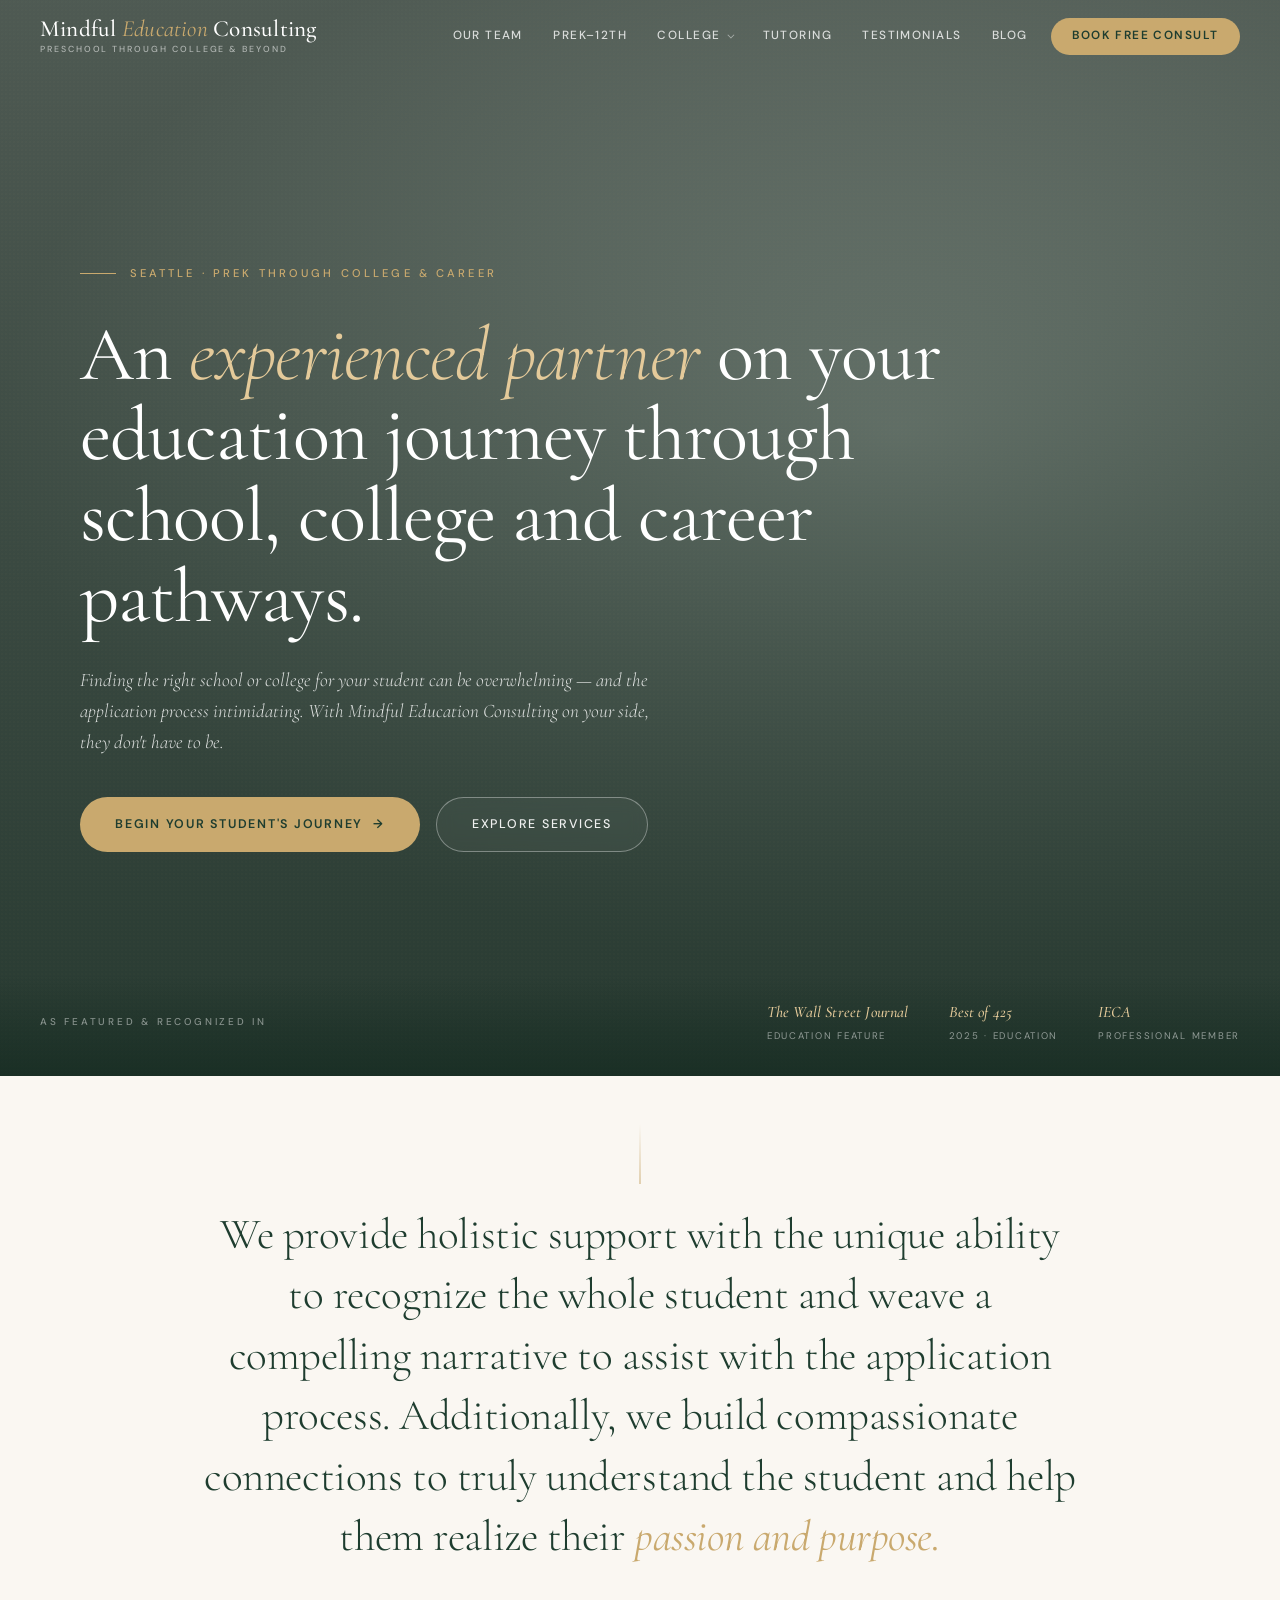
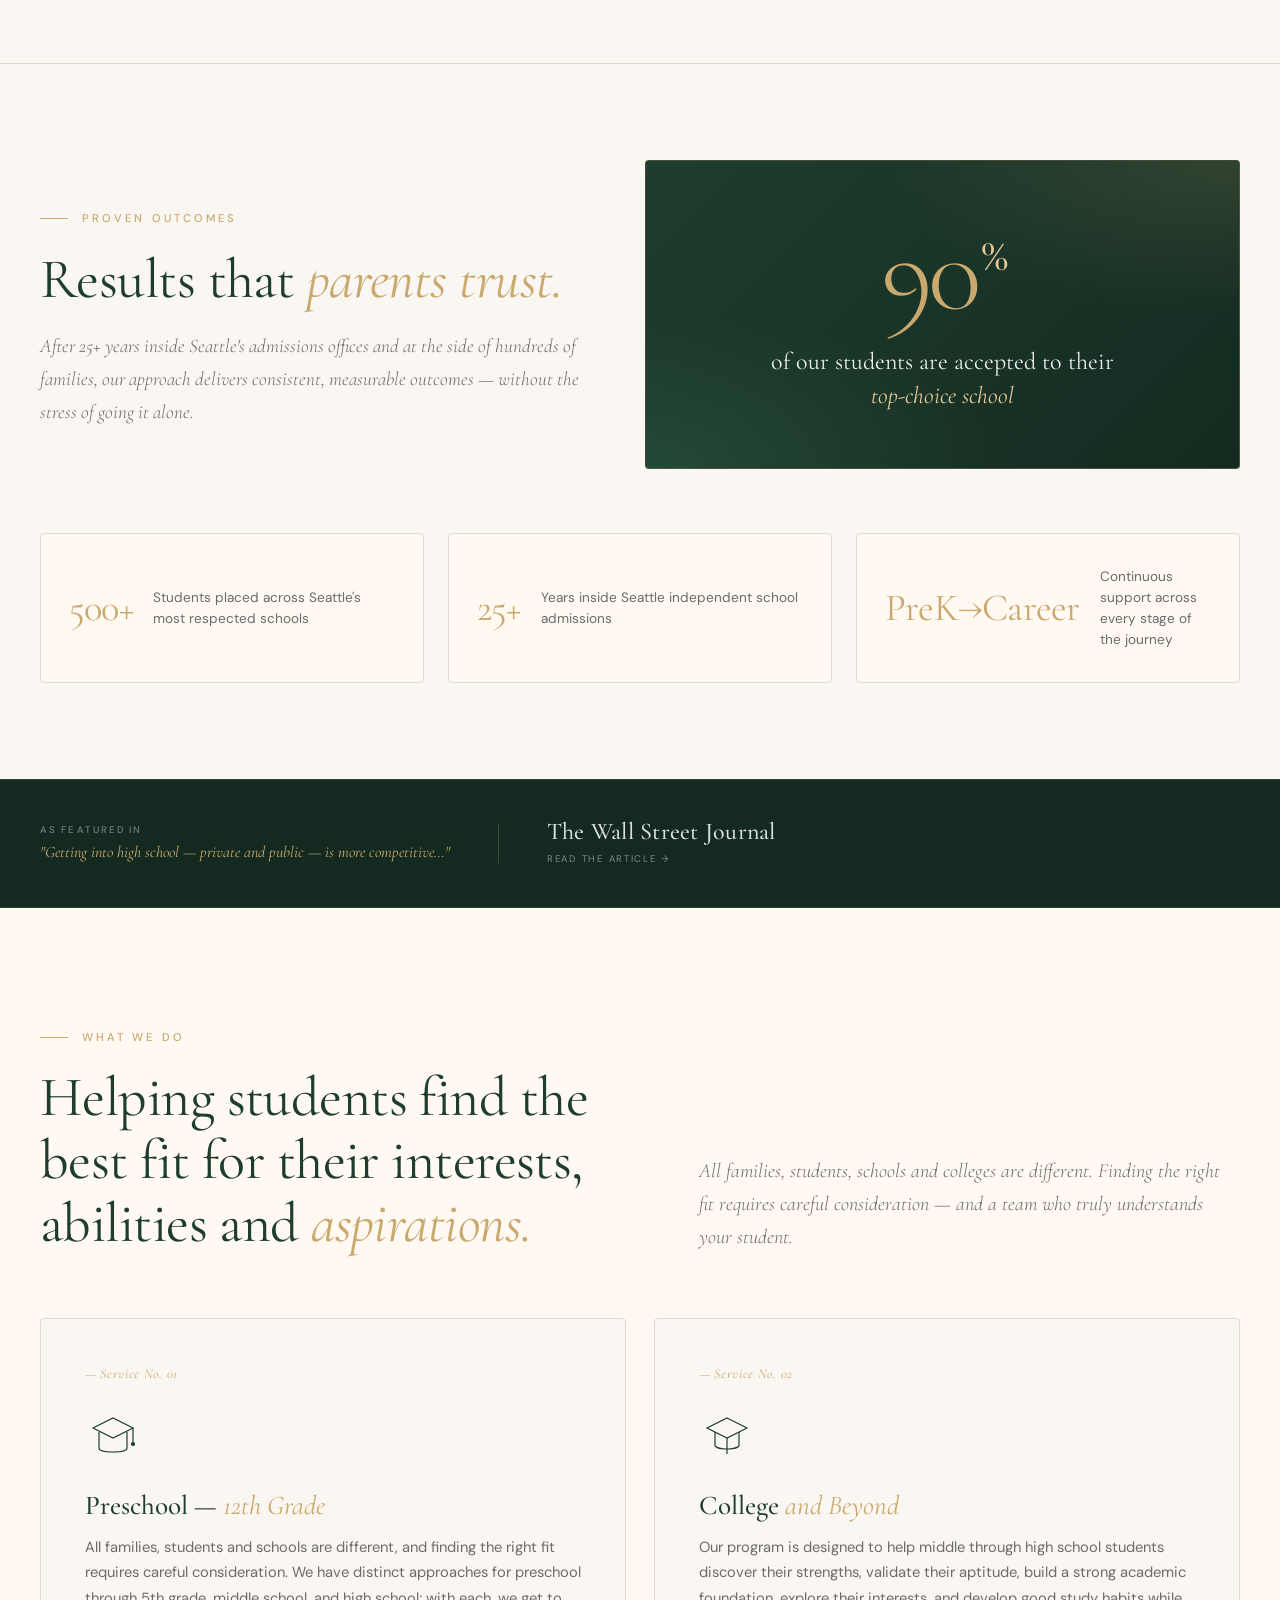
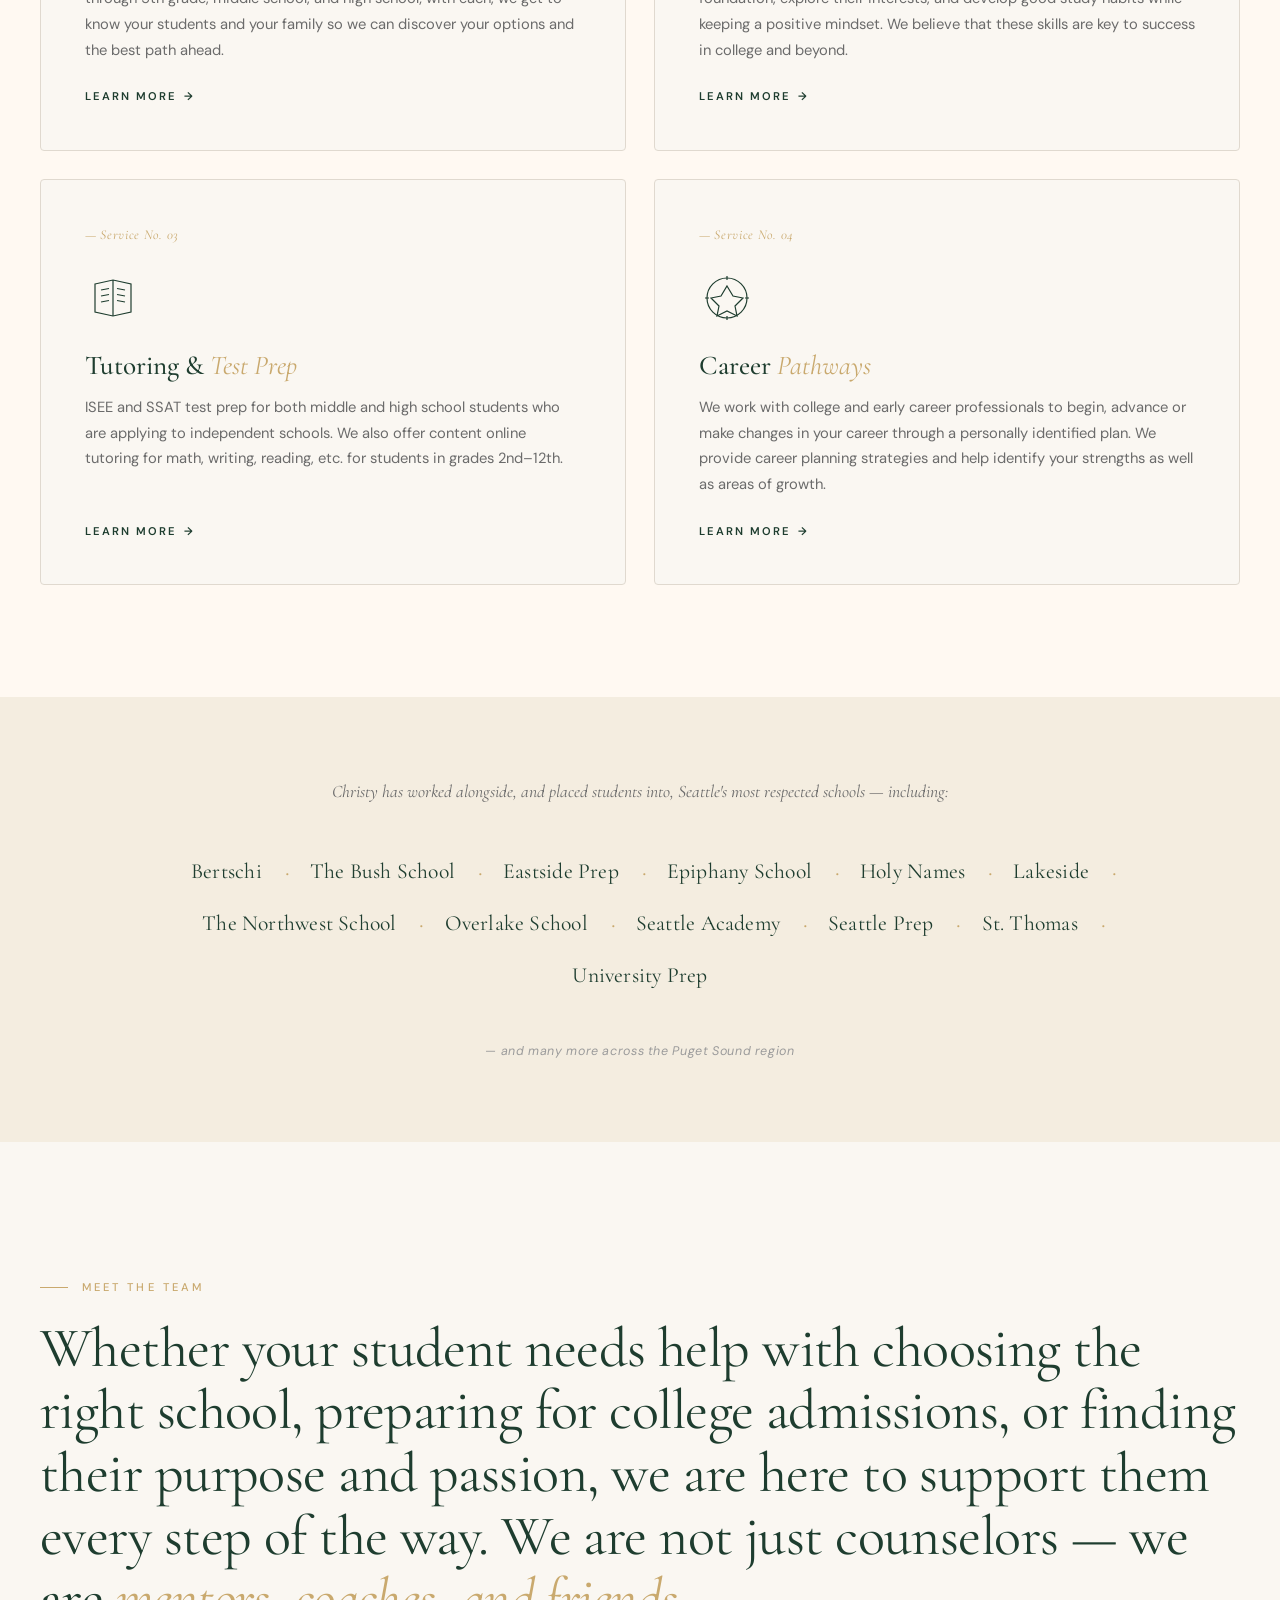
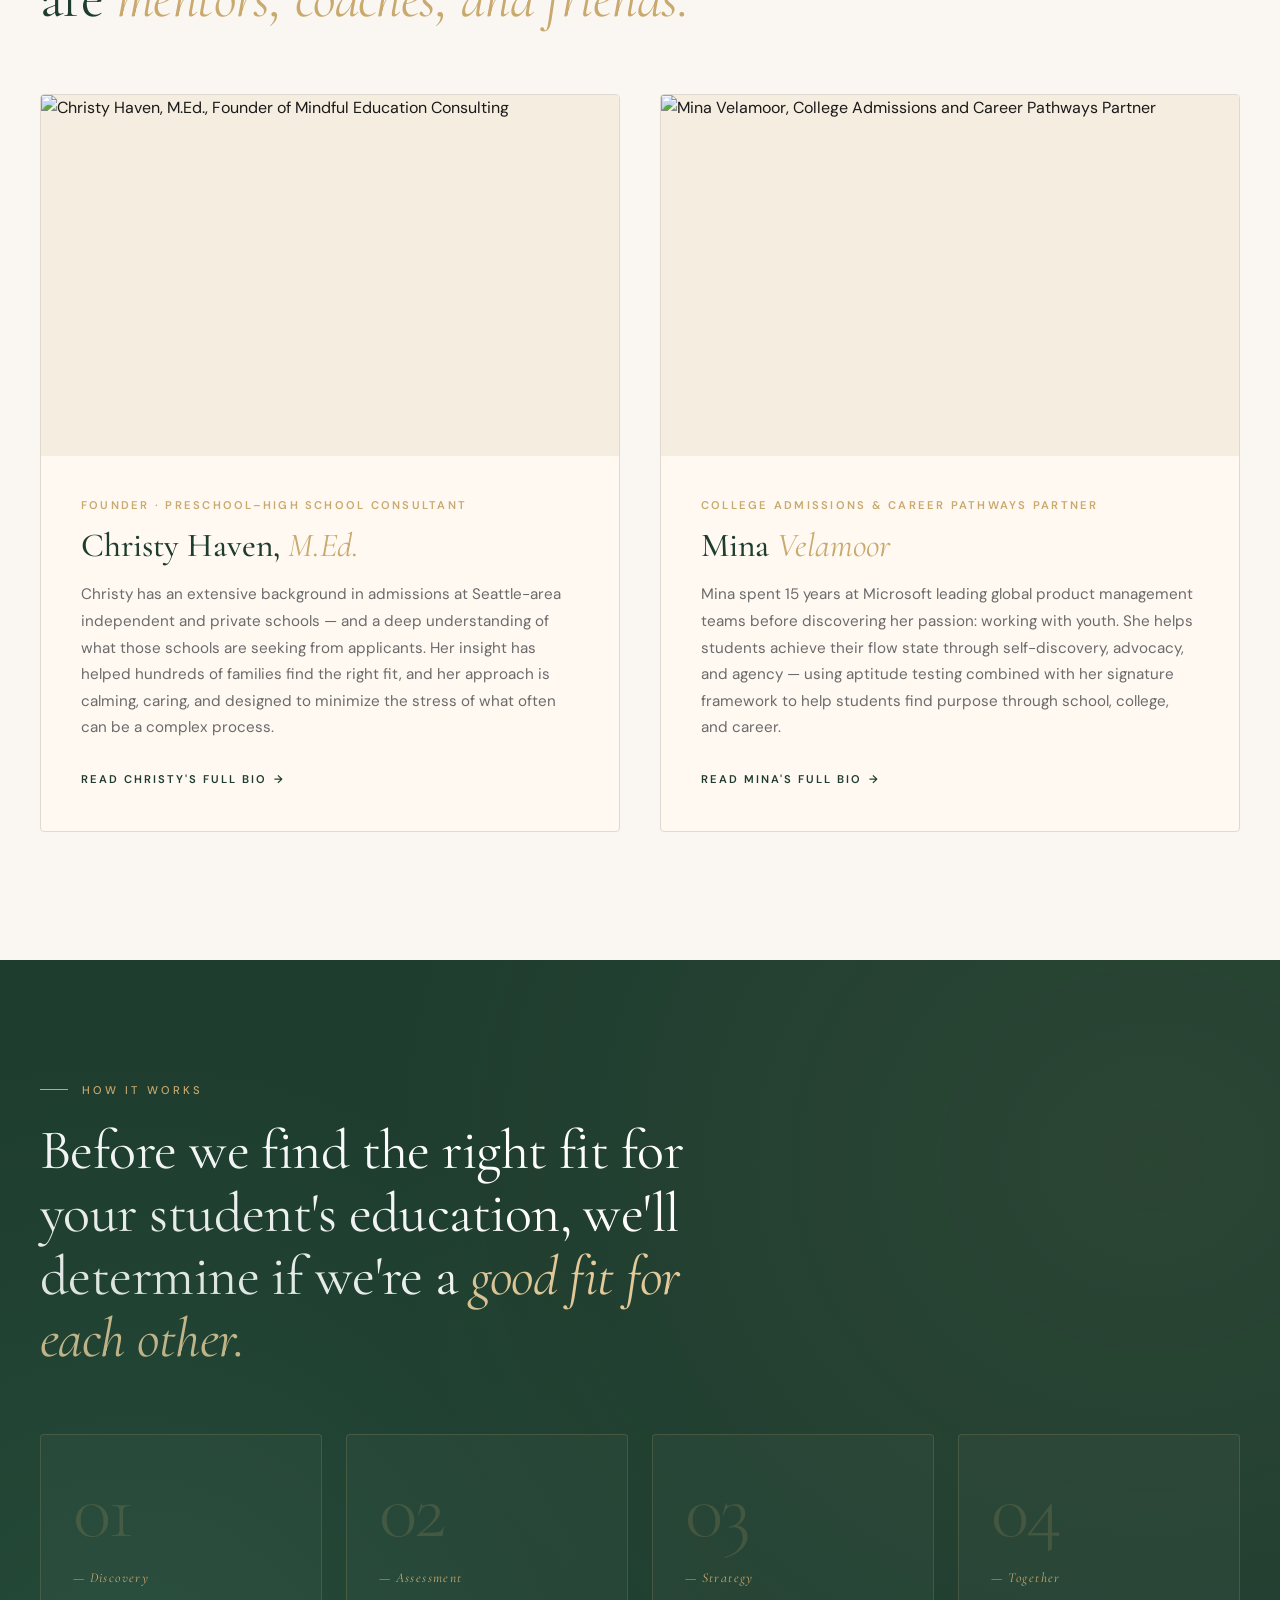
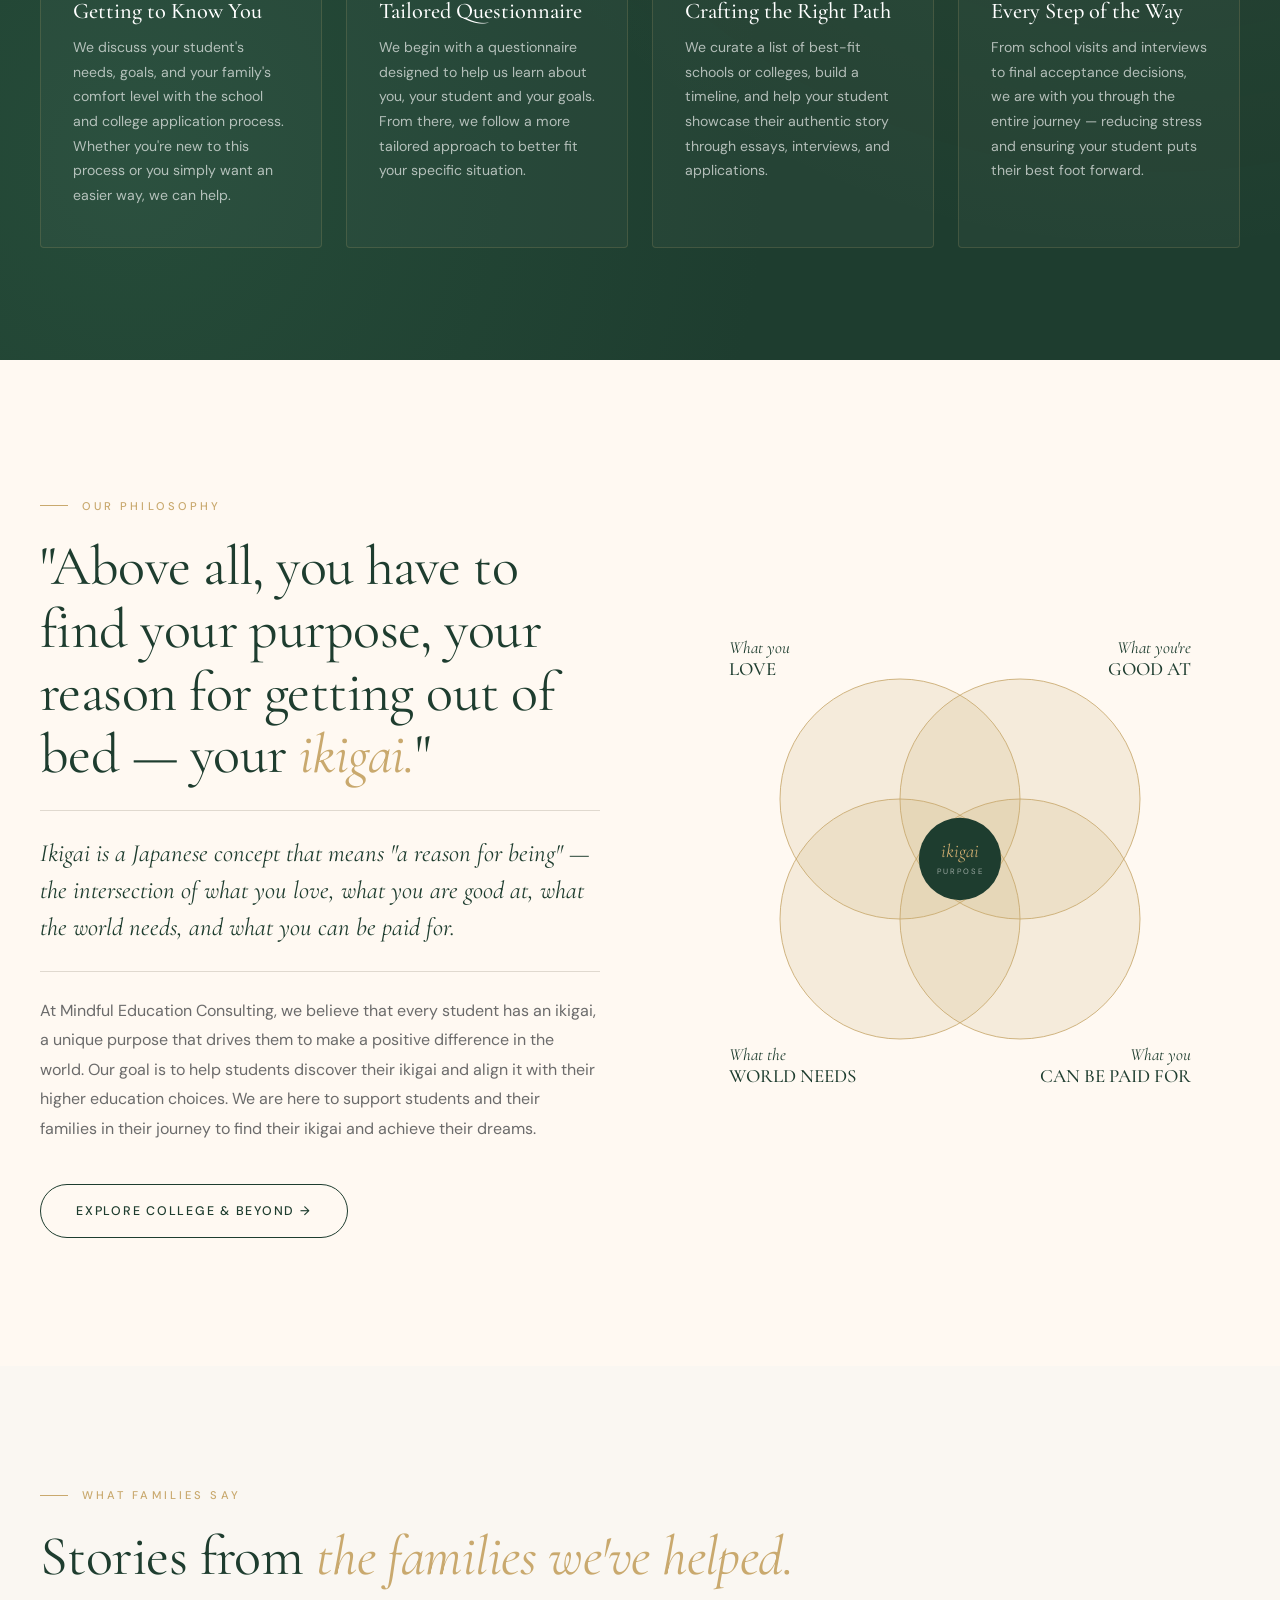
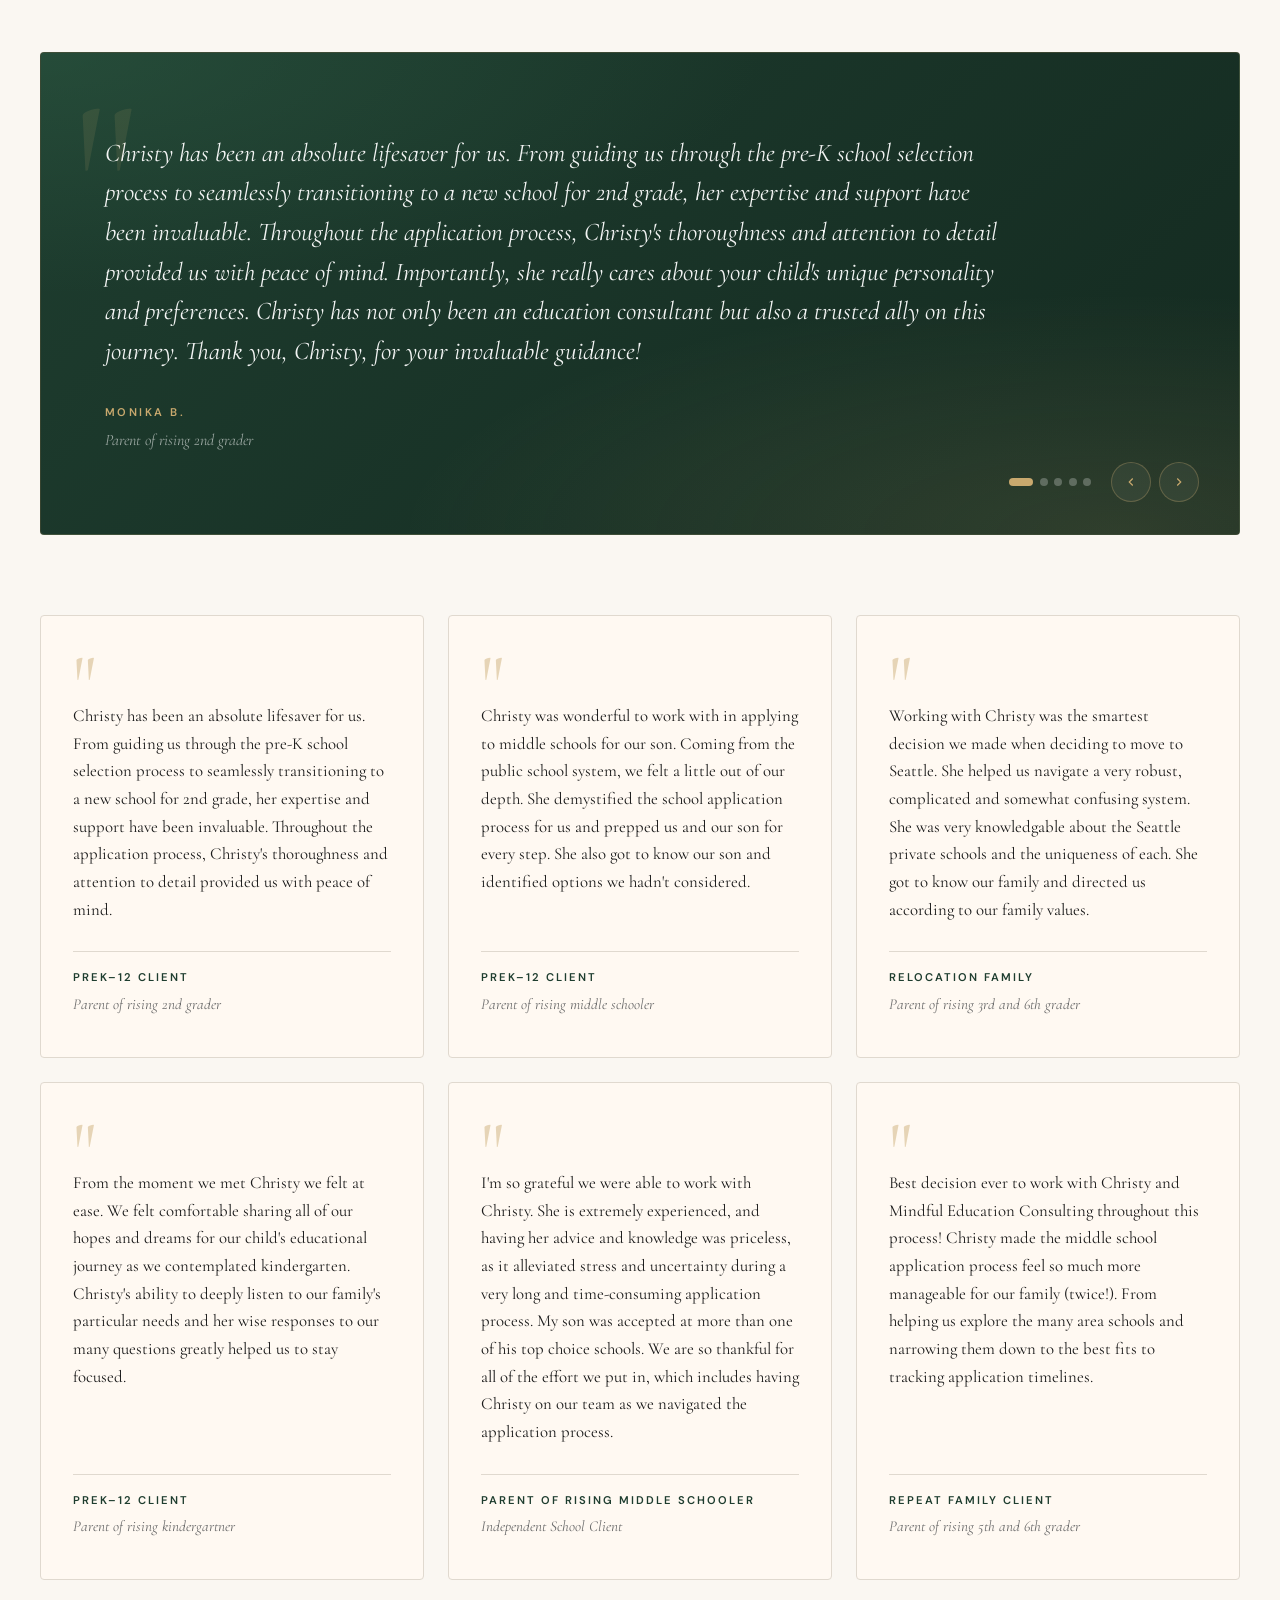
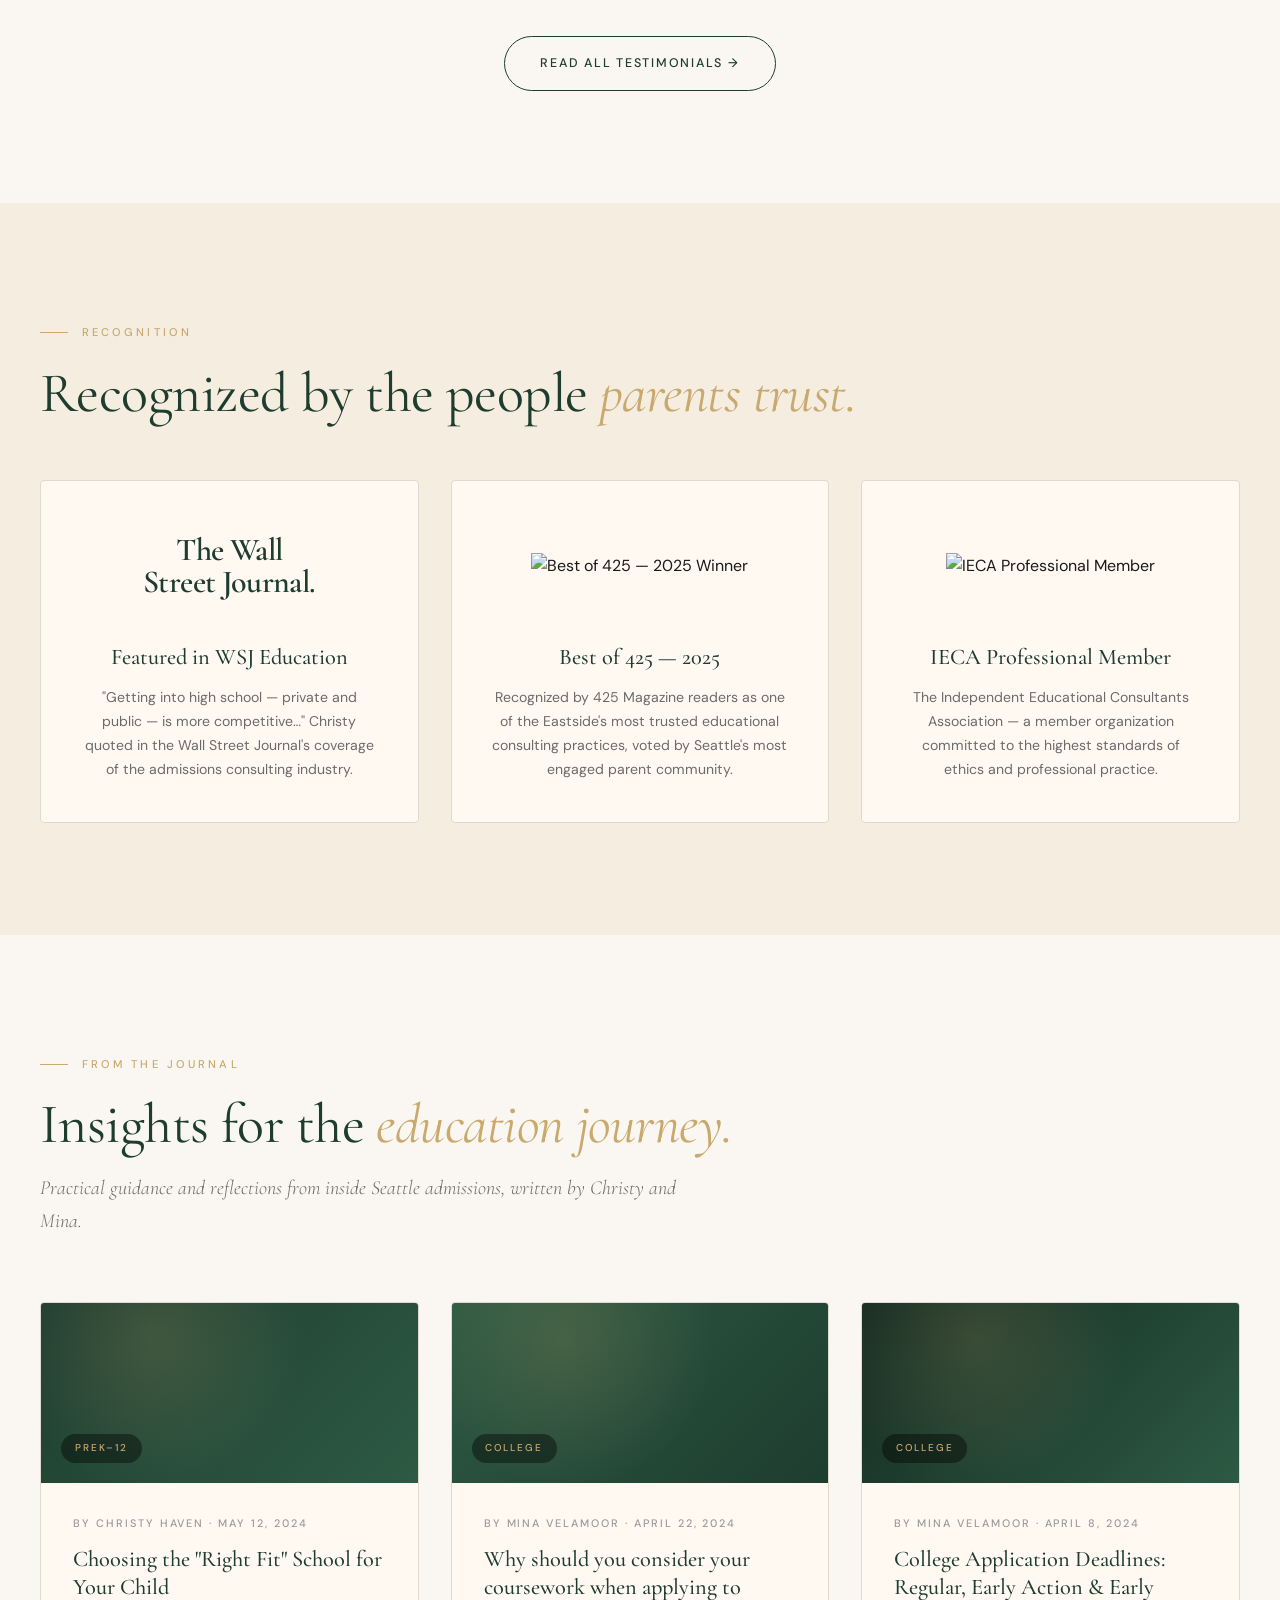
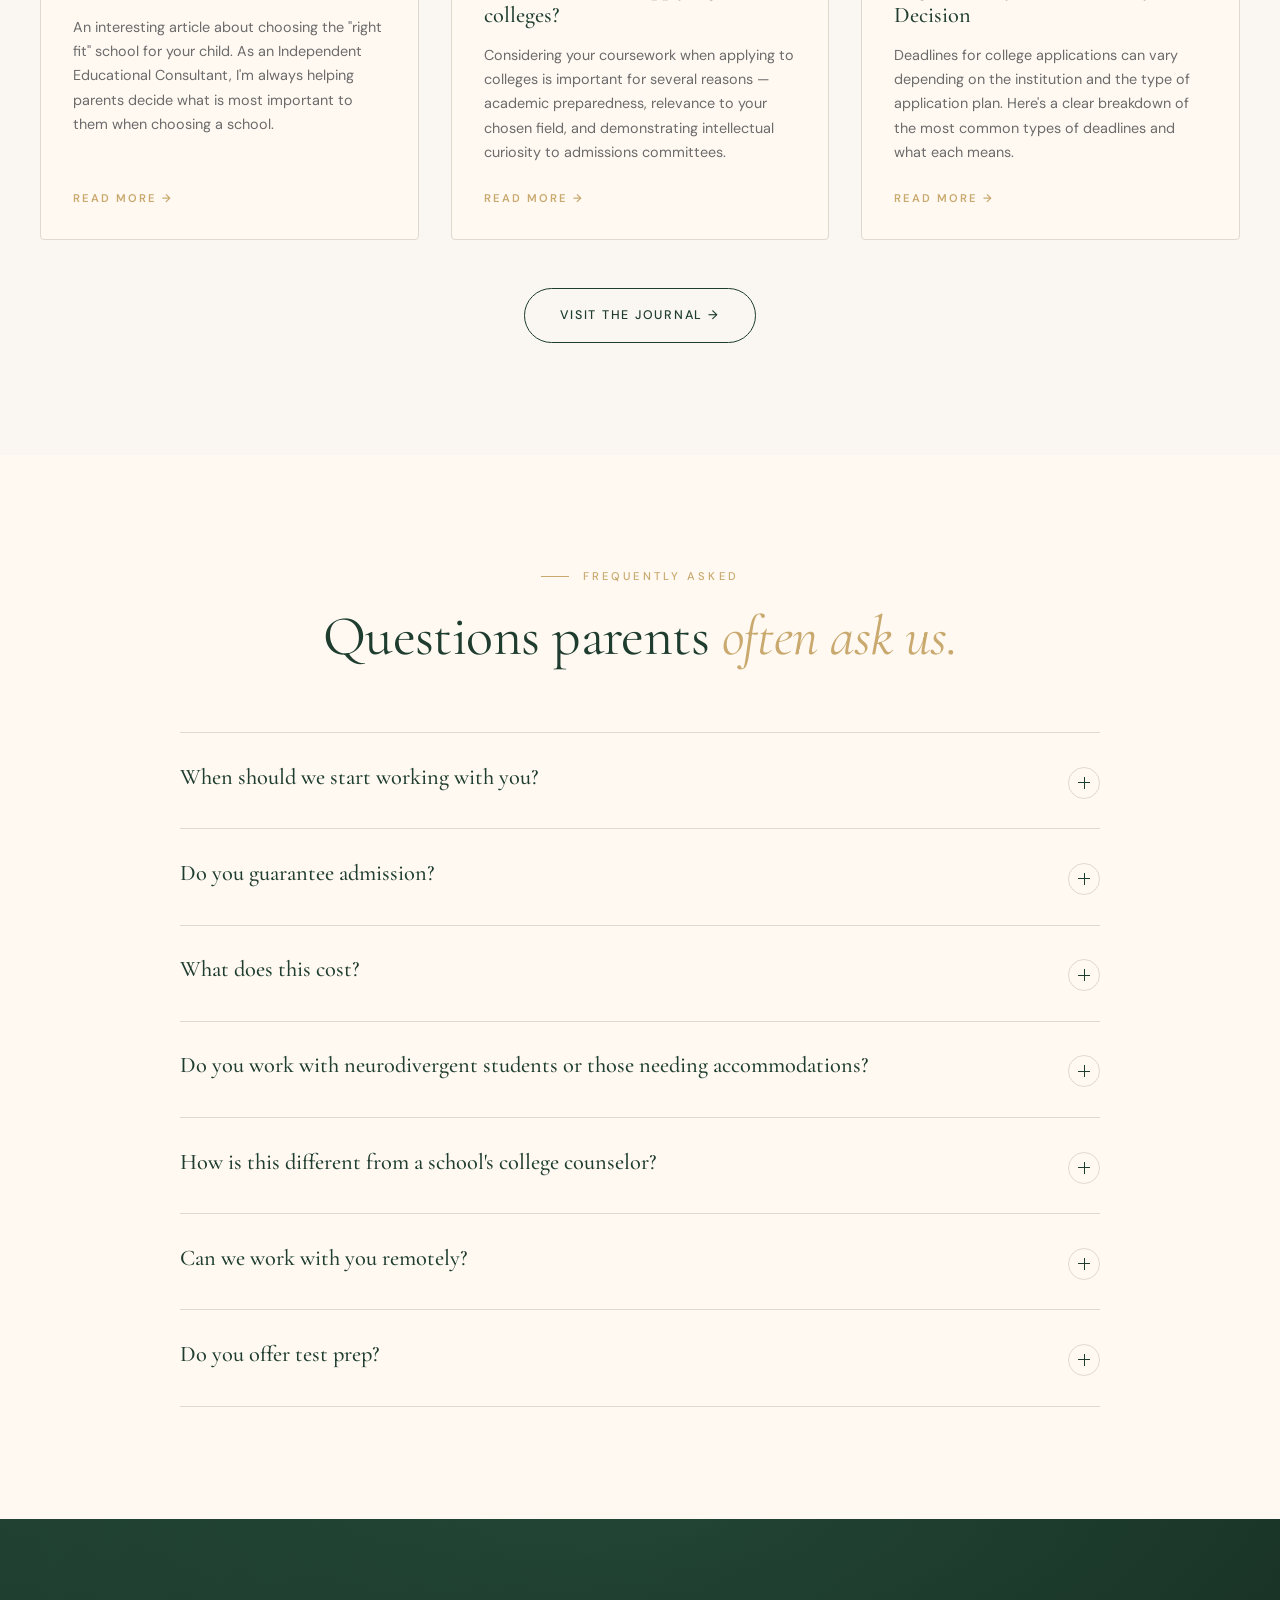
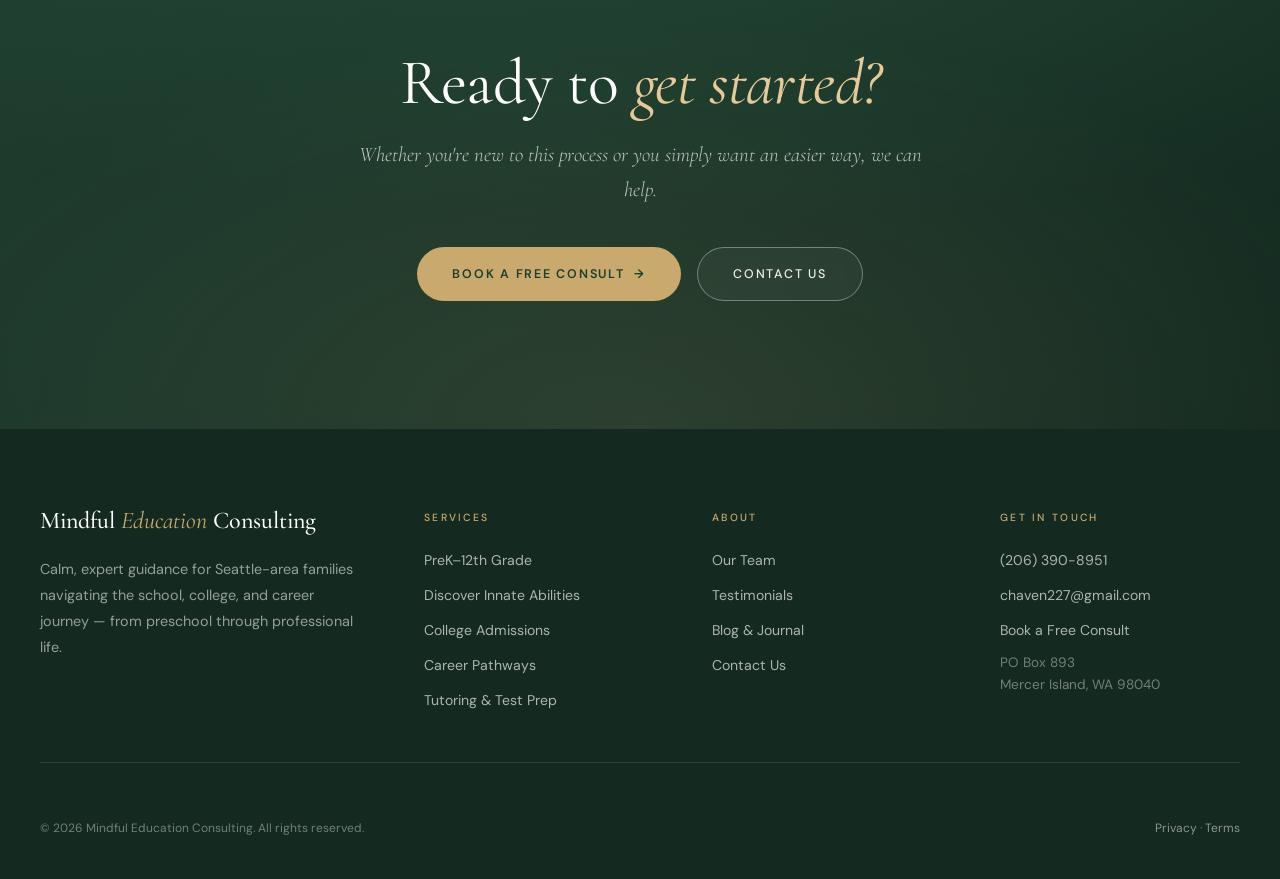
==== commit faa927cd: "Add files via upload" ====
--- a/index.html
+++ b/index.html
@@ -99,20 +99,35 @@
 <!-- ═══════ INTRO STATEMENT ═══════ -->
 <section class="intro-statement">
   <h2>We provide holistic support with the unique ability to recognize the whole student and weave a compelling narrative to assist with the application process. Additionally, we build compassionate connections to truly understand the student and help them realize their <em>passion and purpose.</em></h2>
-  <div class="underline-stat">
-    <div class="stat-item">
-      <div class="stat-num">25+</div>
-      <div class="stat-label">Years of Expertise</div>
-    </div>
-    <div class="stat-divider"></div>
-    <div class="stat-item">
-      <div class="stat-num">500+</div>
-      <div class="stat-label">Students Guided</div>
-    </div>
-    <div class="stat-divider"></div>
-    <div class="stat-item">
-      <div class="stat-num text-stat">PreK→Career</div>
-      <div class="stat-label">Every Stage</div>
+</section>
+
+<!-- ═══════ OUTCOMES ═══════ -->
+<section class="outcomes">
+  <div class="container">
+    <div class="outcomes-grid">
+      <div class="outcomes-lead">
+        <div class="section-tag">Proven Outcomes</div>
+        <h2>Results that <em>parents trust.</em></h2>
+        <p class="outcomes-intro">After 25+ years inside Seattle's admissions offices and at the side of hundreds of families, our approach delivers consistent, measurable outcomes — without the stress of going it alone.</p>
+      </div>
+      <div class="outcomes-feature">
+        <div class="outcomes-feature-num">90<span class="pct">%</span></div>
+        <div class="outcomes-feature-label">of our students are accepted to their <em>top-choice school</em></div>
+      </div>
+    </div>
+    <div class="outcomes-row">
+      <div class="outcomes-pill">
+        <div class="outcomes-pill-num">500+</div>
+        <div class="outcomes-pill-label">Students placed across Seattle's most respected schools</div>
+      </div>
+      <div class="outcomes-pill">
+        <div class="outcomes-pill-num">25+</div>
+        <div class="outcomes-pill-label">Years inside Seattle independent school admissions</div>
+      </div>
+      <div class="outcomes-pill">
+        <div class="outcomes-pill-num">PreK→Career</div>
+        <div class="outcomes-pill-label">Continuous support across every stage of the journey</div>
+      </div>
     </div>
   </div>
 </section>
--- a/styles.css
+++ b/styles.css
@@ -541,6 +541,117 @@
   border-left: 2px solid var(--gold);
   padding: 0.75rem 0 0.75rem 1.75rem;
   margin: 2.5rem 0;
+}
+
+/* ─────────────────── OUTCOMES ─────────────────── */
+.outcomes {
+  background: var(--cream);
+  padding: 6rem 2.5rem;
+  border-top: 1px solid var(--border);
+}
+.outcomes-grid {
+  display: grid;
+  grid-template-columns: 1fr 1.1fr;
+  gap: 4rem;
+  align-items: center;
+  margin-bottom: 4rem;
+}
+.outcomes-lead h2 {
+  margin-bottom: 1.25rem;
+}
+.outcomes-intro {
+  font-family: var(--serif);
+  font-size: 1.2rem;
+  font-style: italic;
+  color: var(--muted);
+  line-height: 1.7;
+  font-weight: 300;
+}
+.outcomes-feature {
+  background: linear-gradient(135deg, var(--forest), var(--forest-deep));
+  border: 1px solid rgba(201,169,110,0.25);
+  border-radius: 4px;
+  padding: 3.5rem 3rem;
+  position: relative;
+  overflow: hidden;
+  text-align: center;
+}
+.outcomes-feature::before {
+  content: '';
+  position: absolute; inset: 0;
+  background:
+    radial-gradient(ellipse 60% 50% at 100% 0%, rgba(201,169,110,0.15), transparent),
+    radial-gradient(ellipse 60% 50% at 0% 100%, rgba(45,90,67,0.5), transparent);
+  pointer-events: none;
+}
+.outcomes-feature-num {
+  font-family: var(--serif);
+  font-size: 7rem;
+  font-weight: 300;
+  color: var(--gold);
+  line-height: 1;
+  letter-spacing: -0.04em;
+  position: relative;
+  display: inline-block;
+}
+.outcomes-feature-num .pct {
+  font-size: 3rem;
+  vertical-align: super;
+  margin-left: 4px;
+  font-weight: 400;
+  color: var(--gold-light);
+}
+.outcomes-feature-label {
+  font-family: var(--serif);
+  font-size: 1.5rem;
+  color: rgba(255,255,255,0.92);
+  font-weight: 400;
+  line-height: 1.4;
+  margin-top: 1rem;
+  position: relative;
+  max-width: 380px;
+  margin-left: auto;
+  margin-right: auto;
+}
+.outcomes-feature-label em {
+  font-style: italic;
+  color: var(--gold-light);
+  font-weight: 400;
+}
+.outcomes-row {
+  display: grid;
+  grid-template-columns: repeat(3, 1fr);
+  gap: 1.5rem;
+}
+.outcomes-pill {
+  background: var(--warm-white);
+  border: 1px solid var(--border);
+  border-radius: 4px;
+  padding: 2rem 1.75rem;
+  display: flex;
+  align-items: center;
+  gap: 1.25rem;
+  transition: all 0.3s ease;
+}
+.outcomes-pill:hover {
+  border-color: var(--gold);
+  box-shadow: var(--shadow);
+}
+.outcomes-pill-num {
+  font-family: var(--serif);
+  font-size: 2.4rem;
+  font-weight: 400;
+  color: var(--gold);
+  line-height: 1;
+  letter-spacing: -0.02em;
+  flex-shrink: 0;
+}
+.outcomes-pill-label {
+  font-family: var(--sans);
+  font-size: 0.85rem;
+  color: var(--muted);
+  line-height: 1.55;
+  font-weight: 400;
 }
 
 /* ─────────────────── PRESS BAR ─────────────────── */
@@ -1832,4 +1943,20 @@
   /* ─── Schools strip wrapping ─── */
   .schools-list { gap: 0.4rem; }
   .school-item:not(:last-child)::after { display: none; }
-}
+  .outcomes { padding: 4rem 1.25rem; }
+  .outcomes-grid {
+    grid-template-columns: 1fr;
+    gap: 2.5rem;
+    margin-bottom: 2.5rem;
+  }
+  .outcomes-feature { padding: 2.5rem 1.5rem; }
+  .outcomes-feature-num { font-size: 5rem; }
+  .outcomes-feature-num .pct { font-size: 2.2rem; }
+  .outcomes-feature-label { font-size: 1.2rem; }
+  .outcomes-row {
+    grid-template-columns: 1fr;
+    gap: 0.85rem;
+  }
+  .outcomes-pill { padding: 1.5rem 1.25rem; }
+  .outcomes-pill-num { font-size: 2rem; }
+}
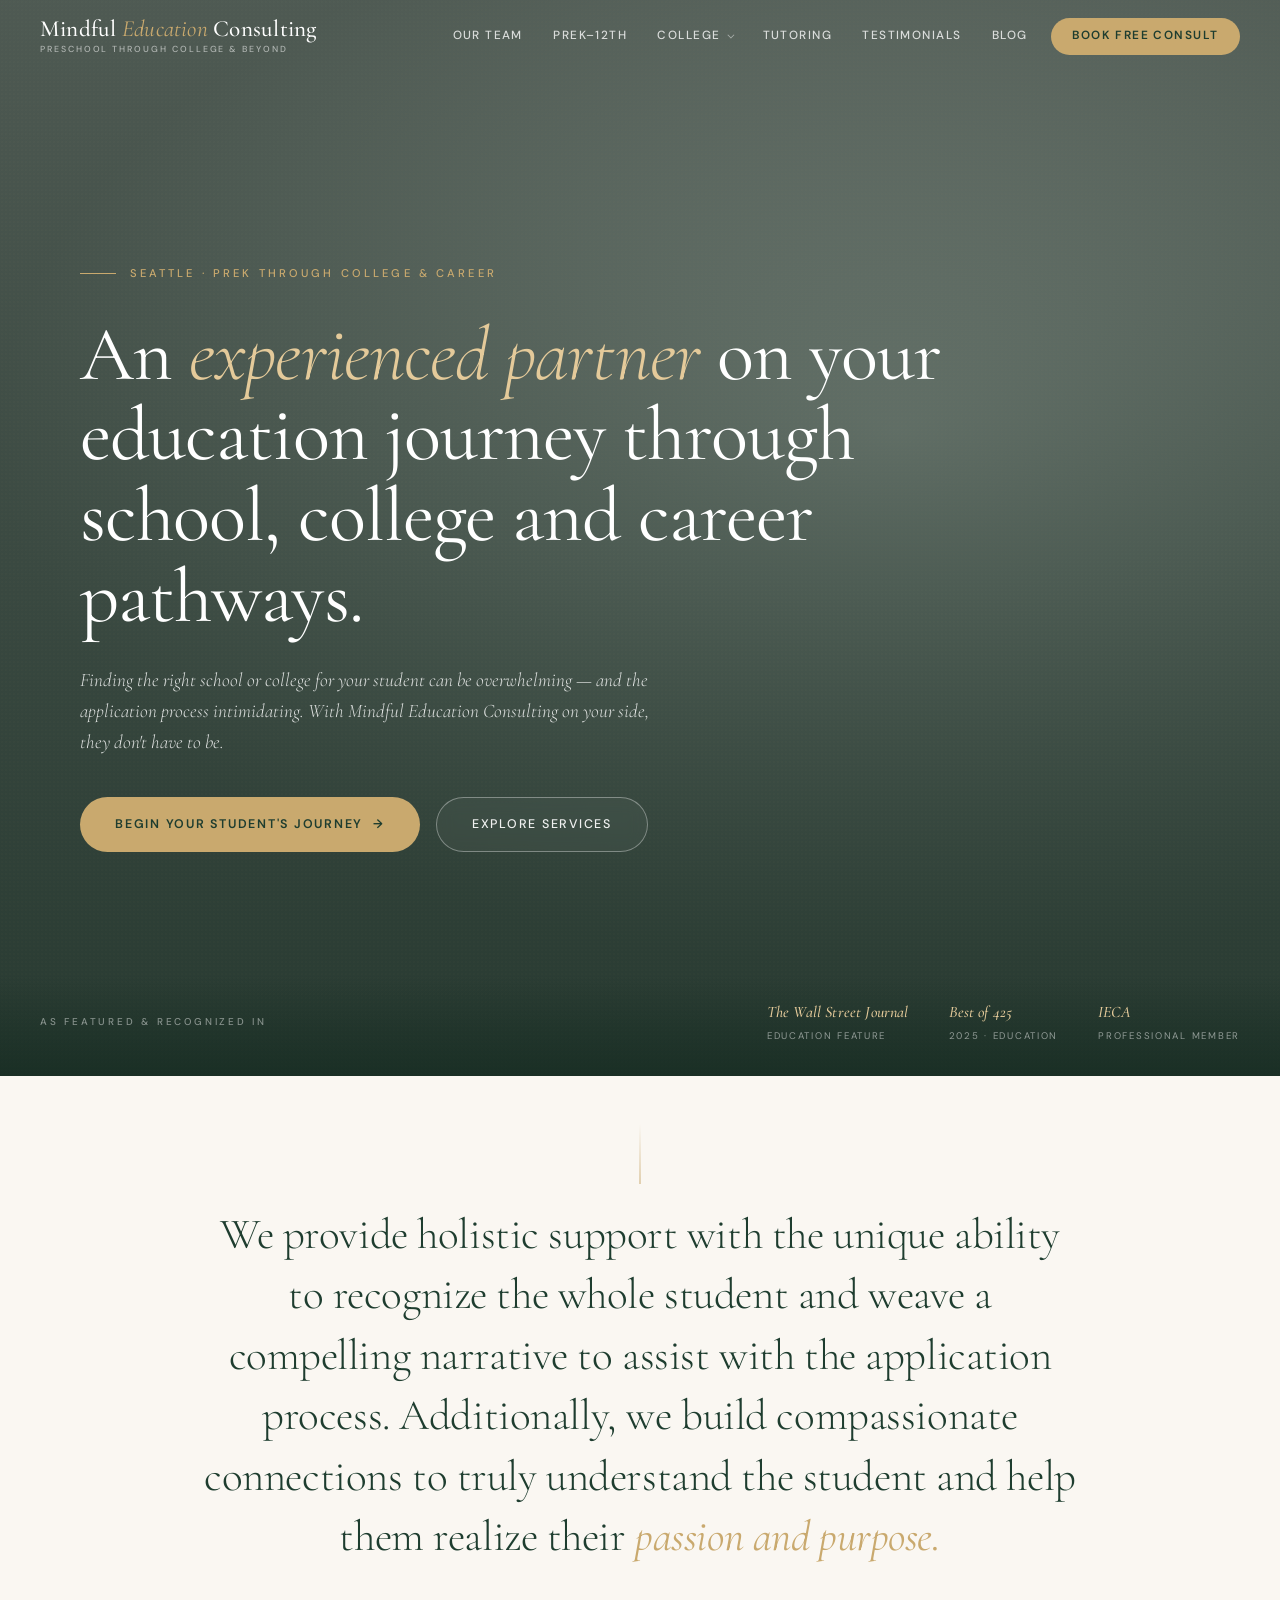
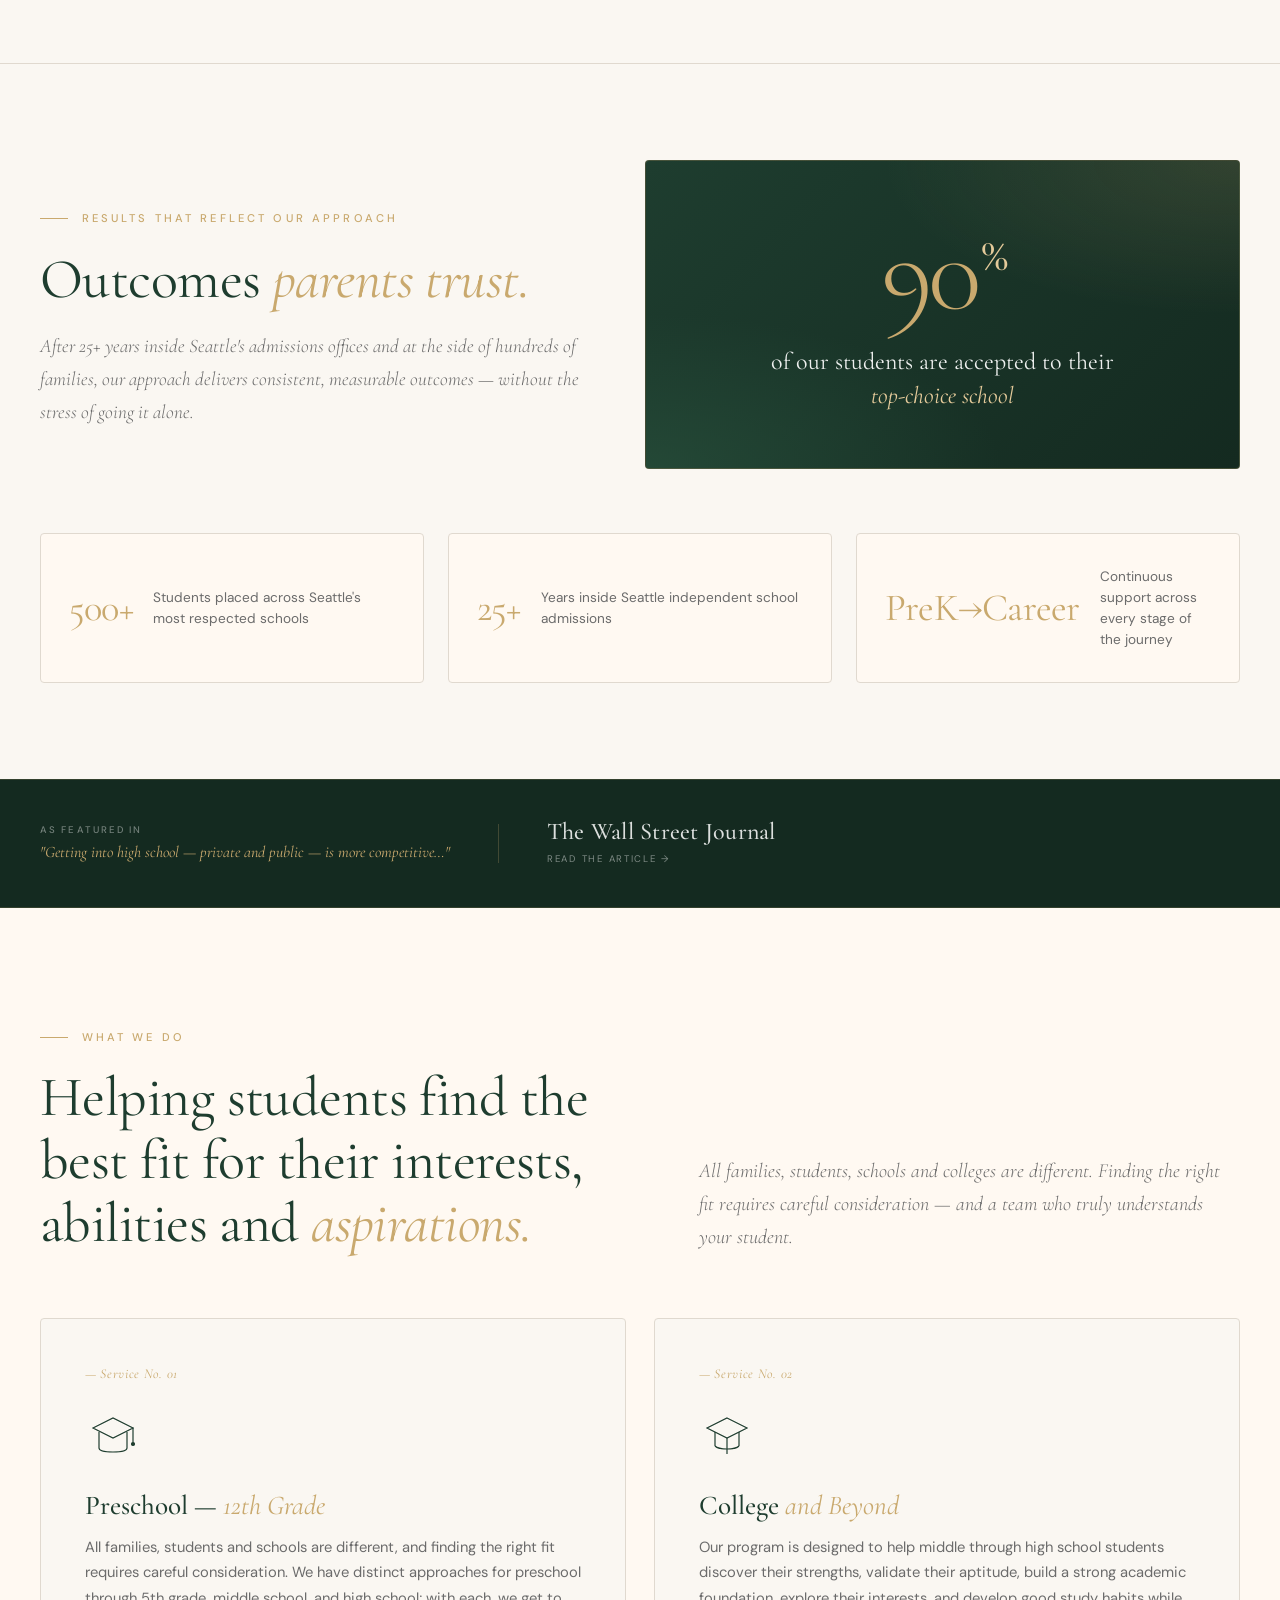
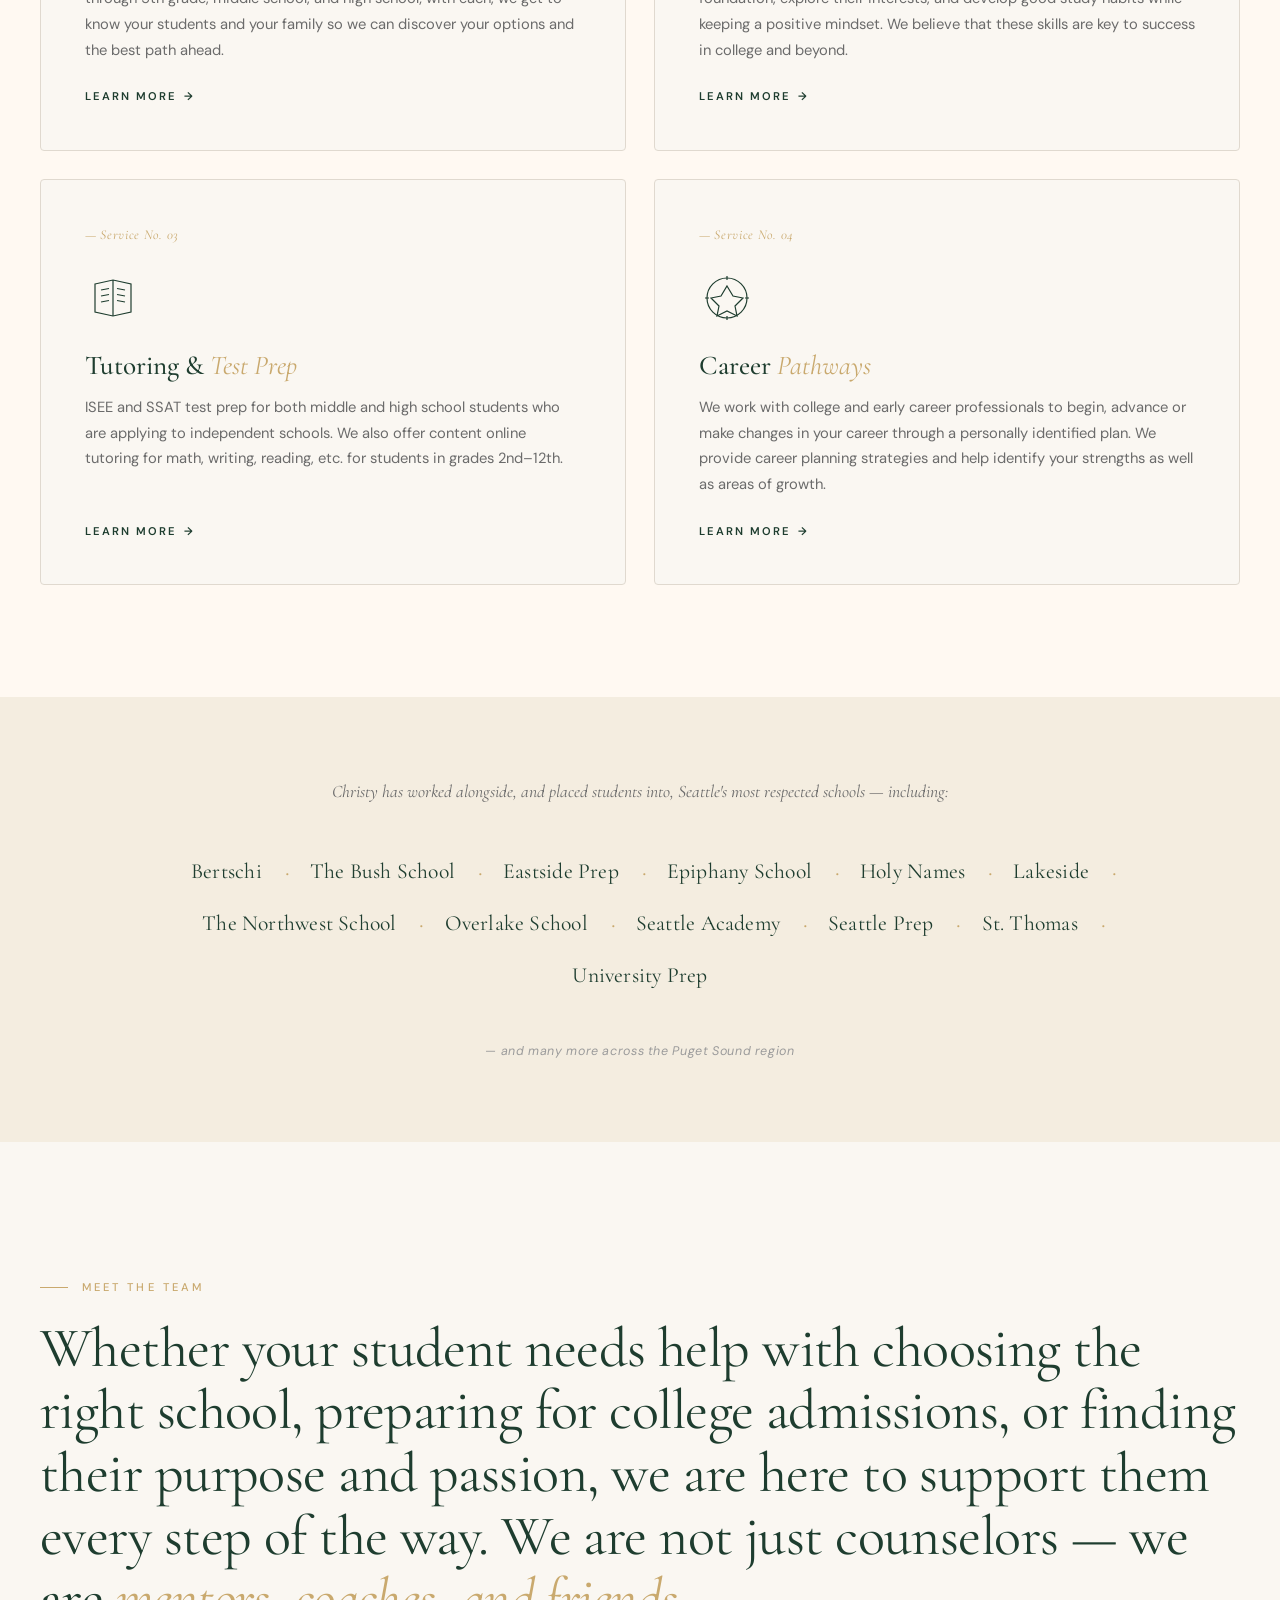
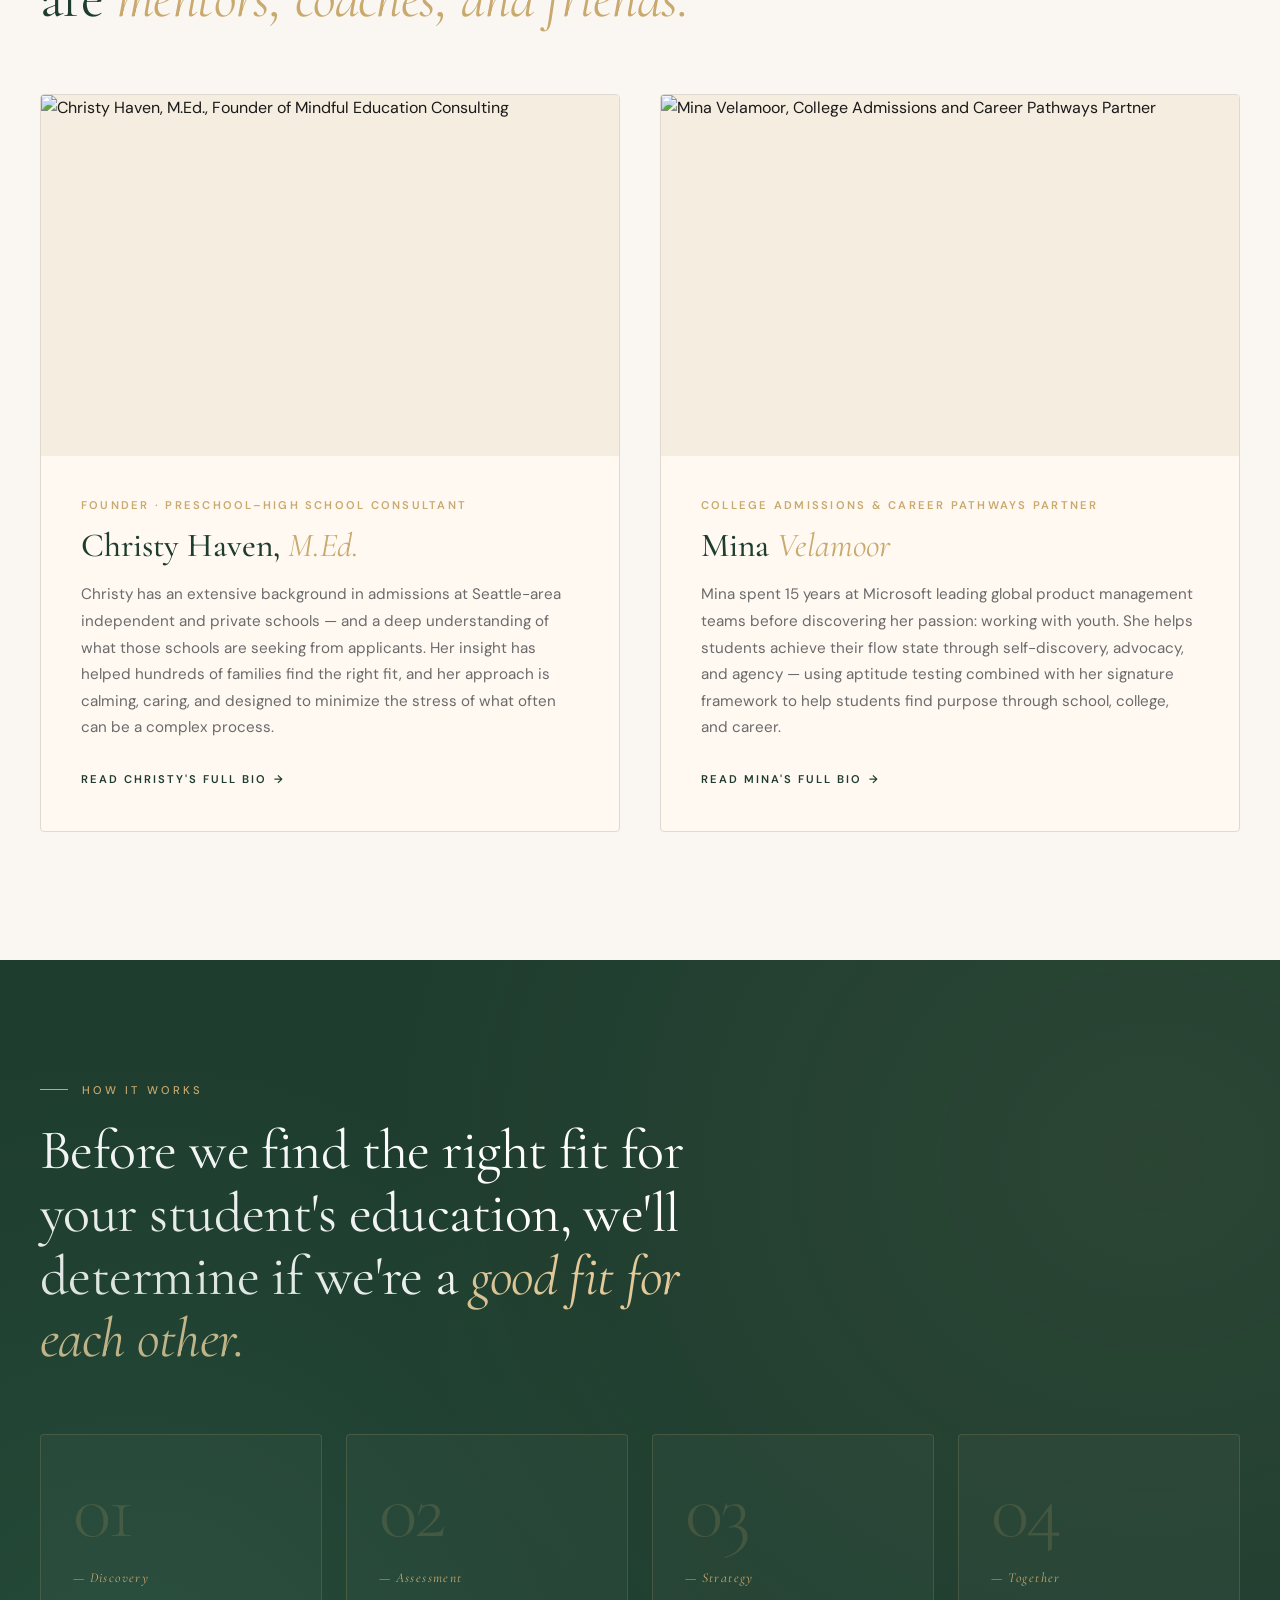
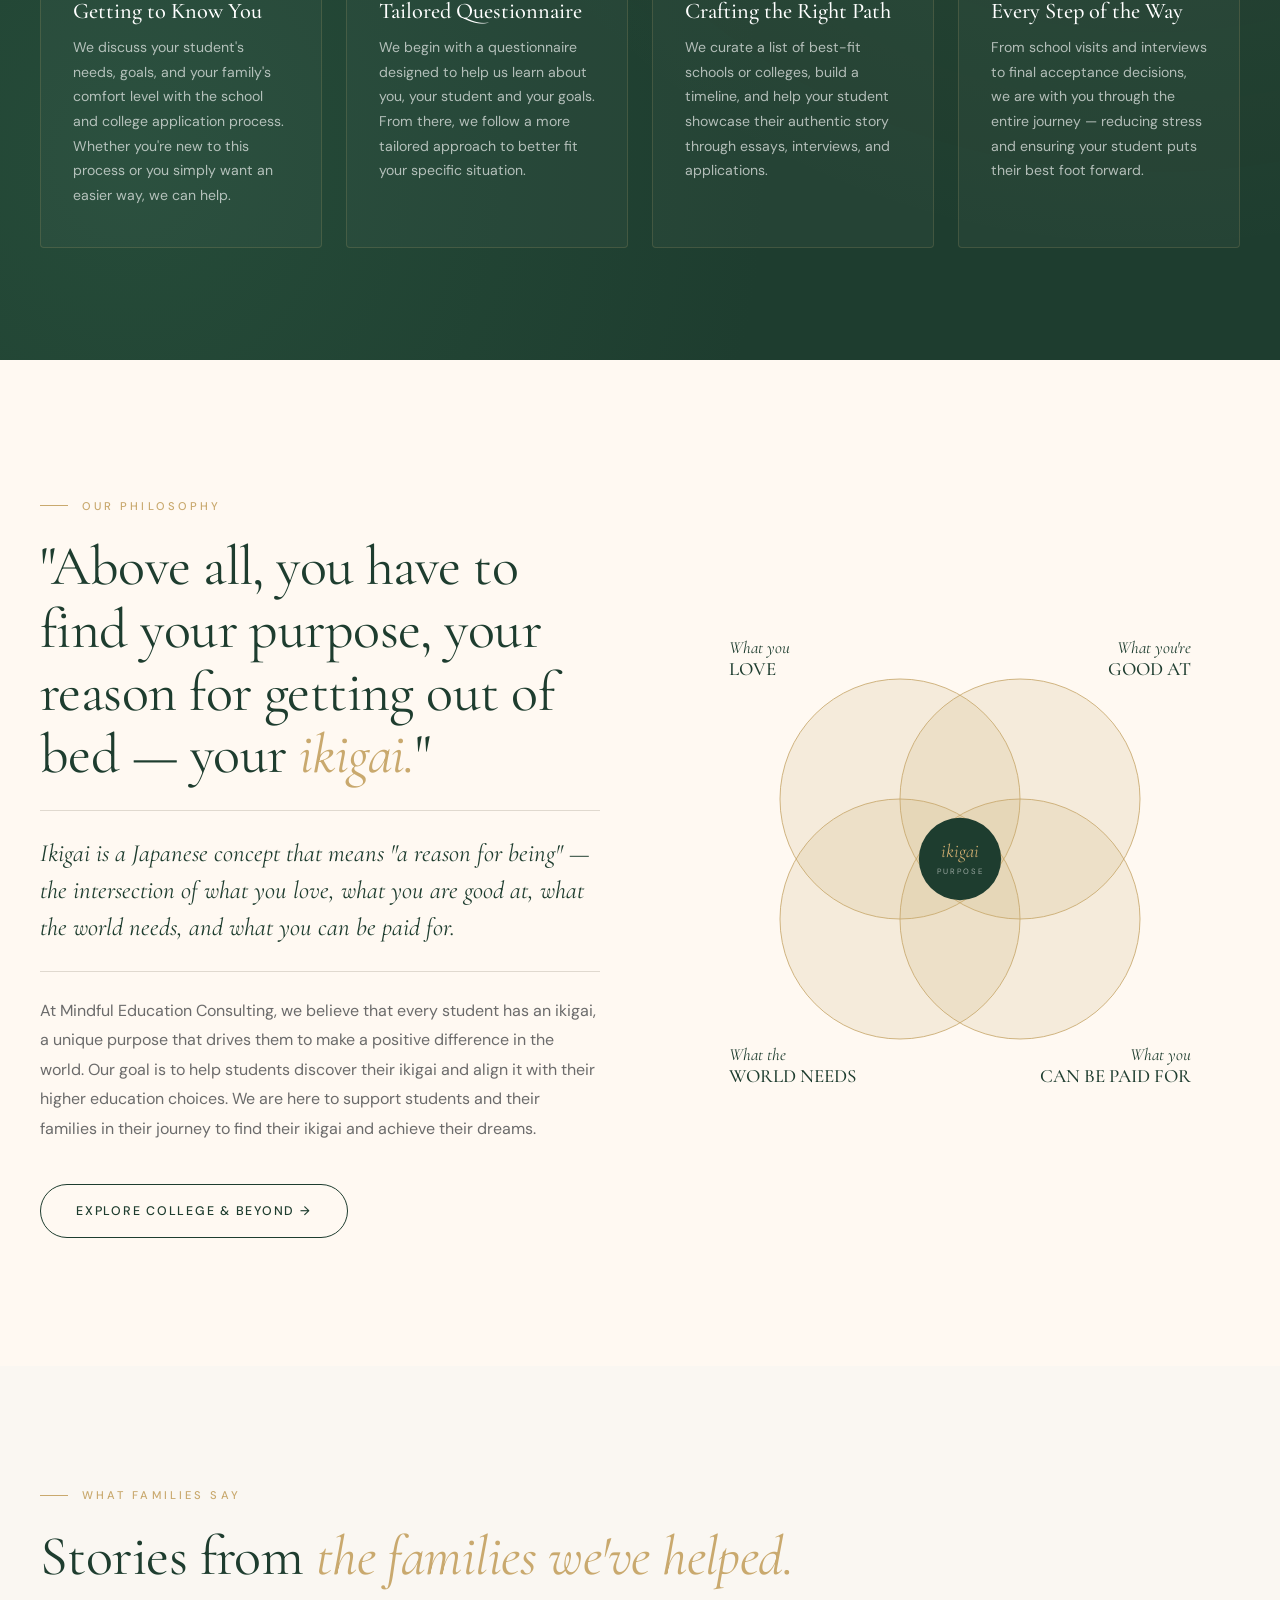
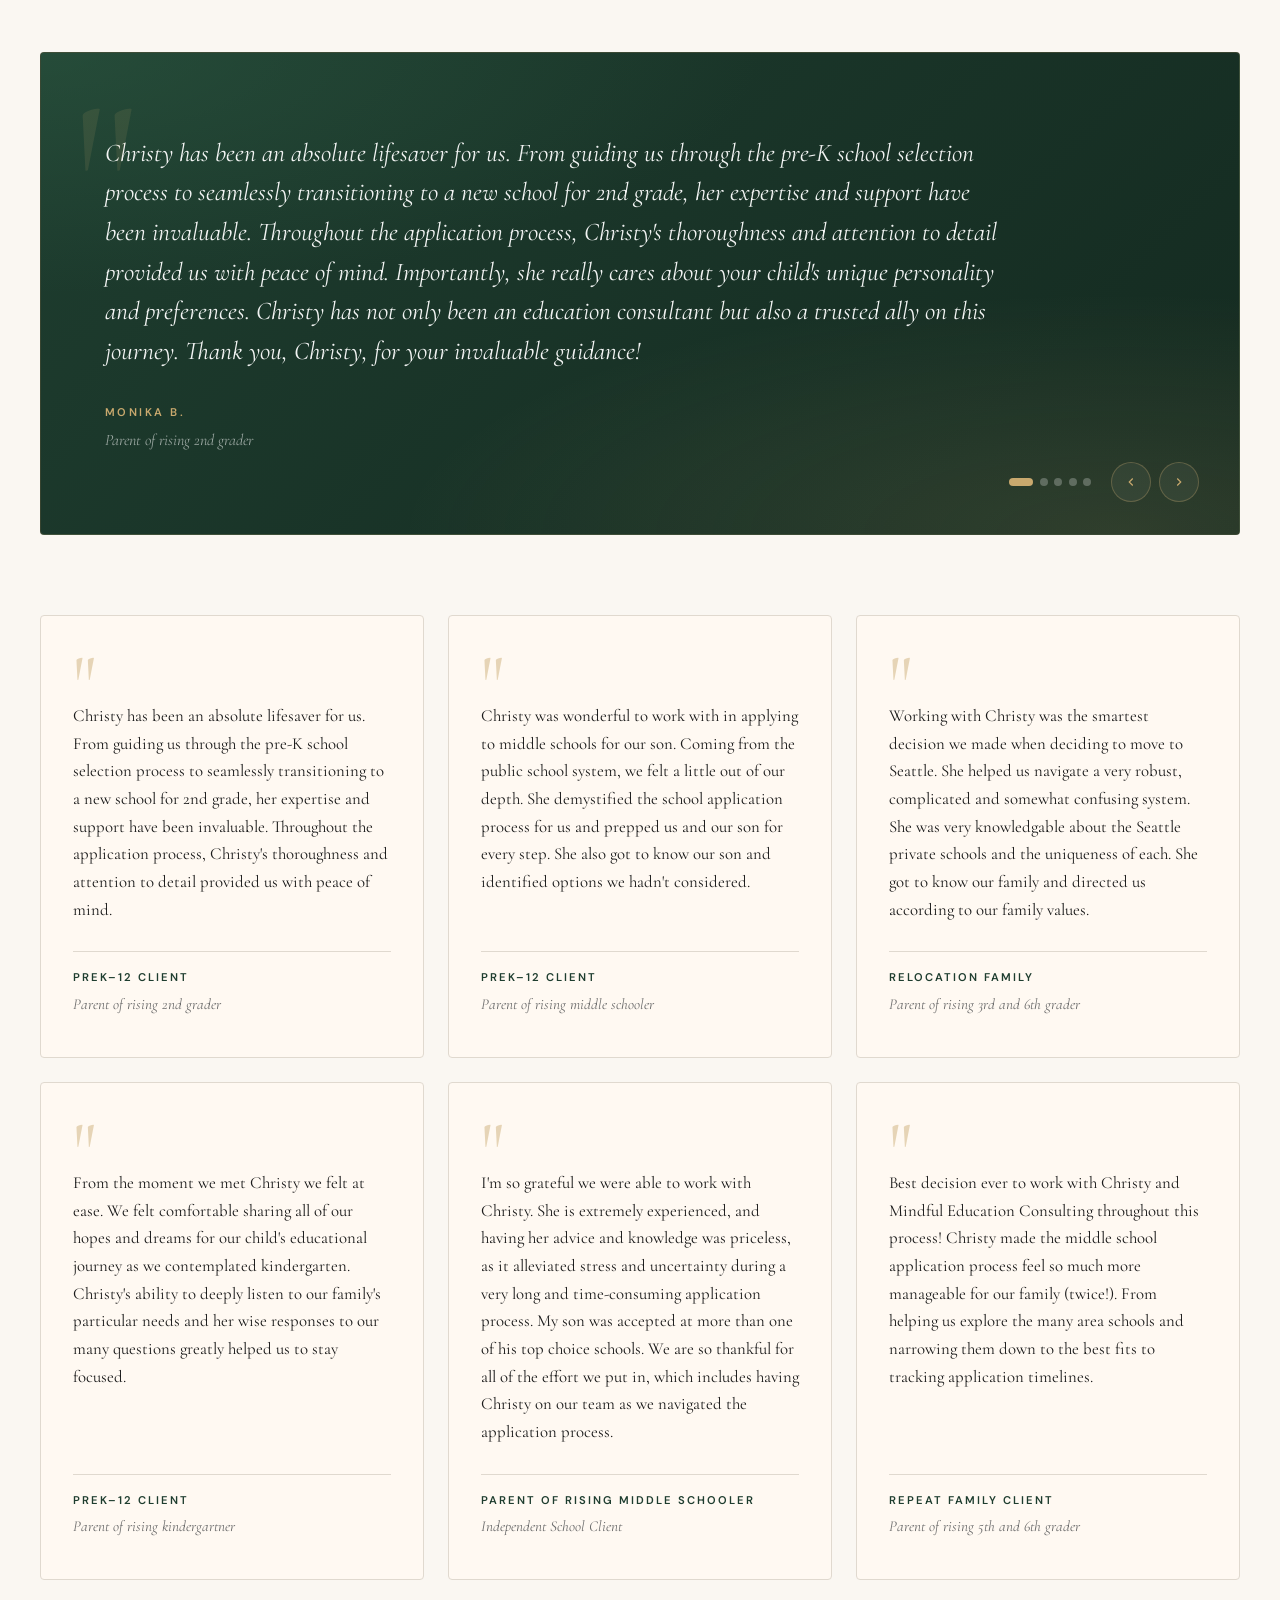
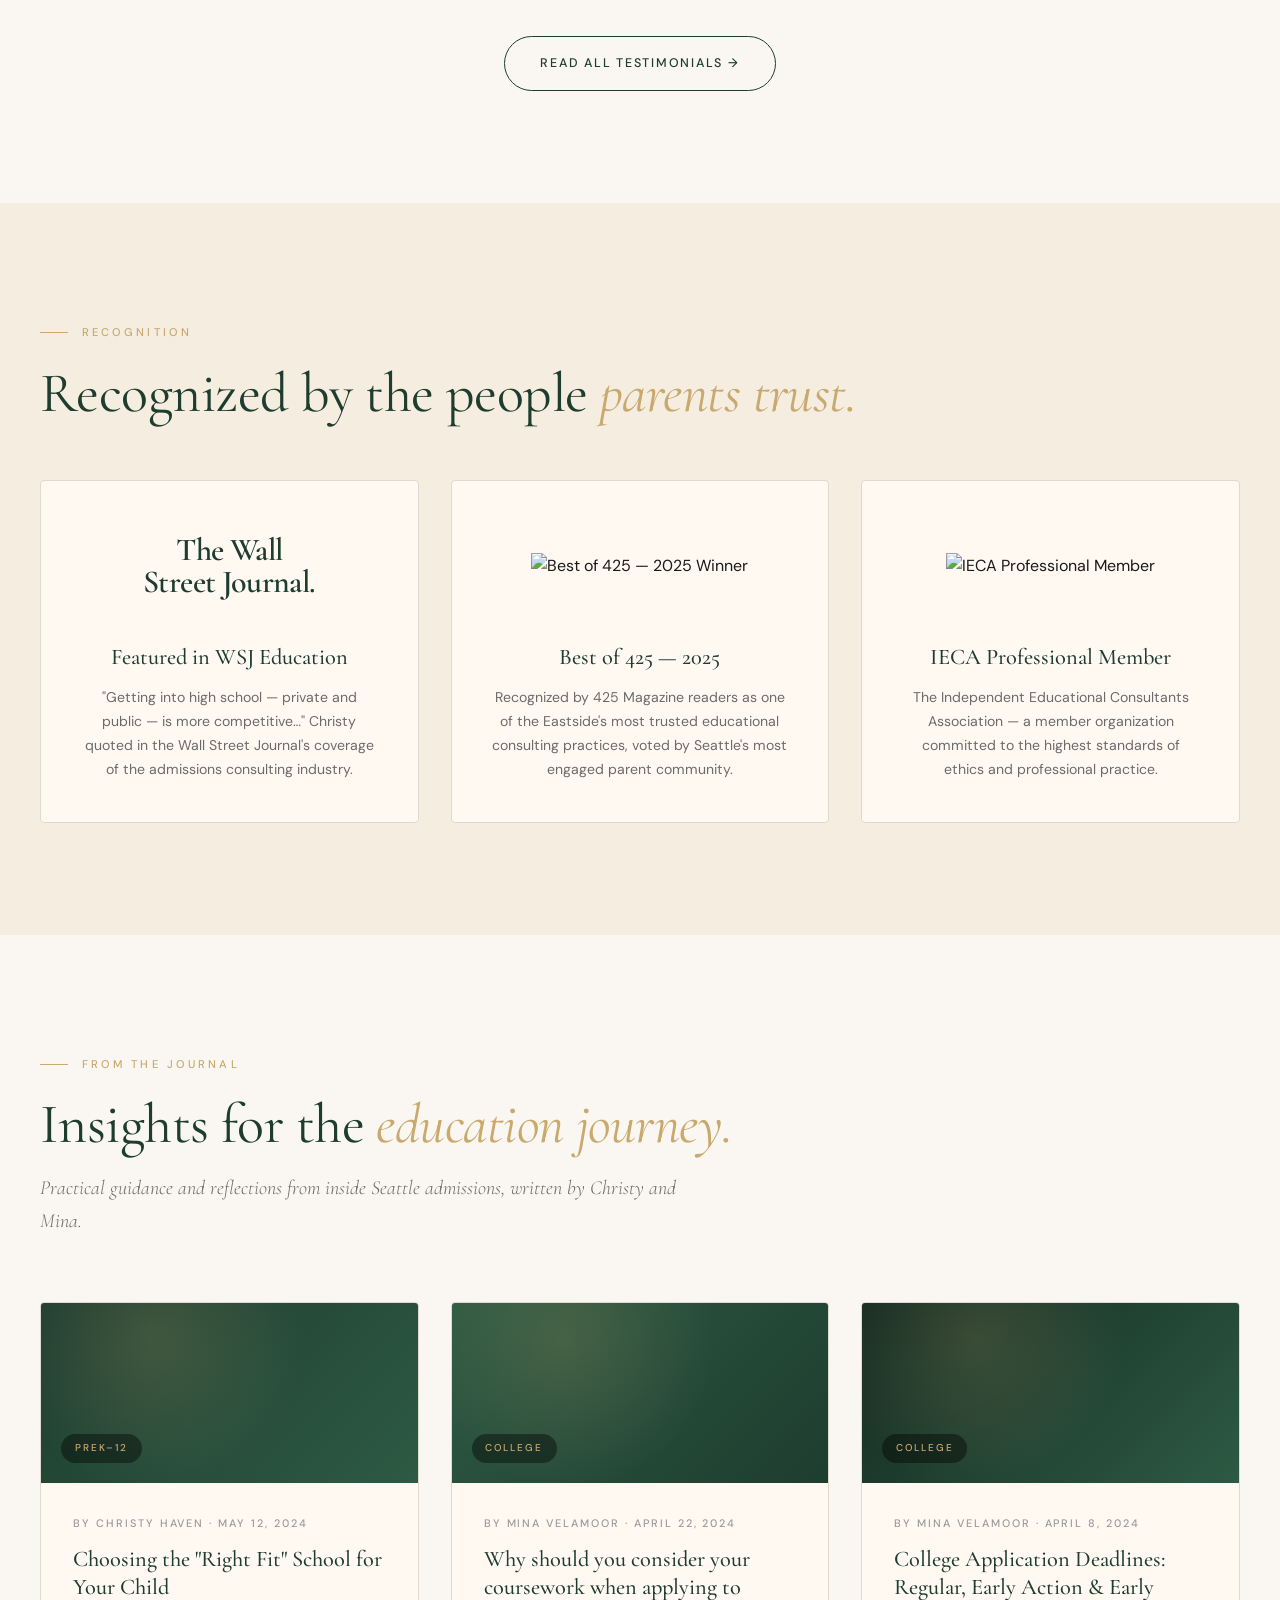
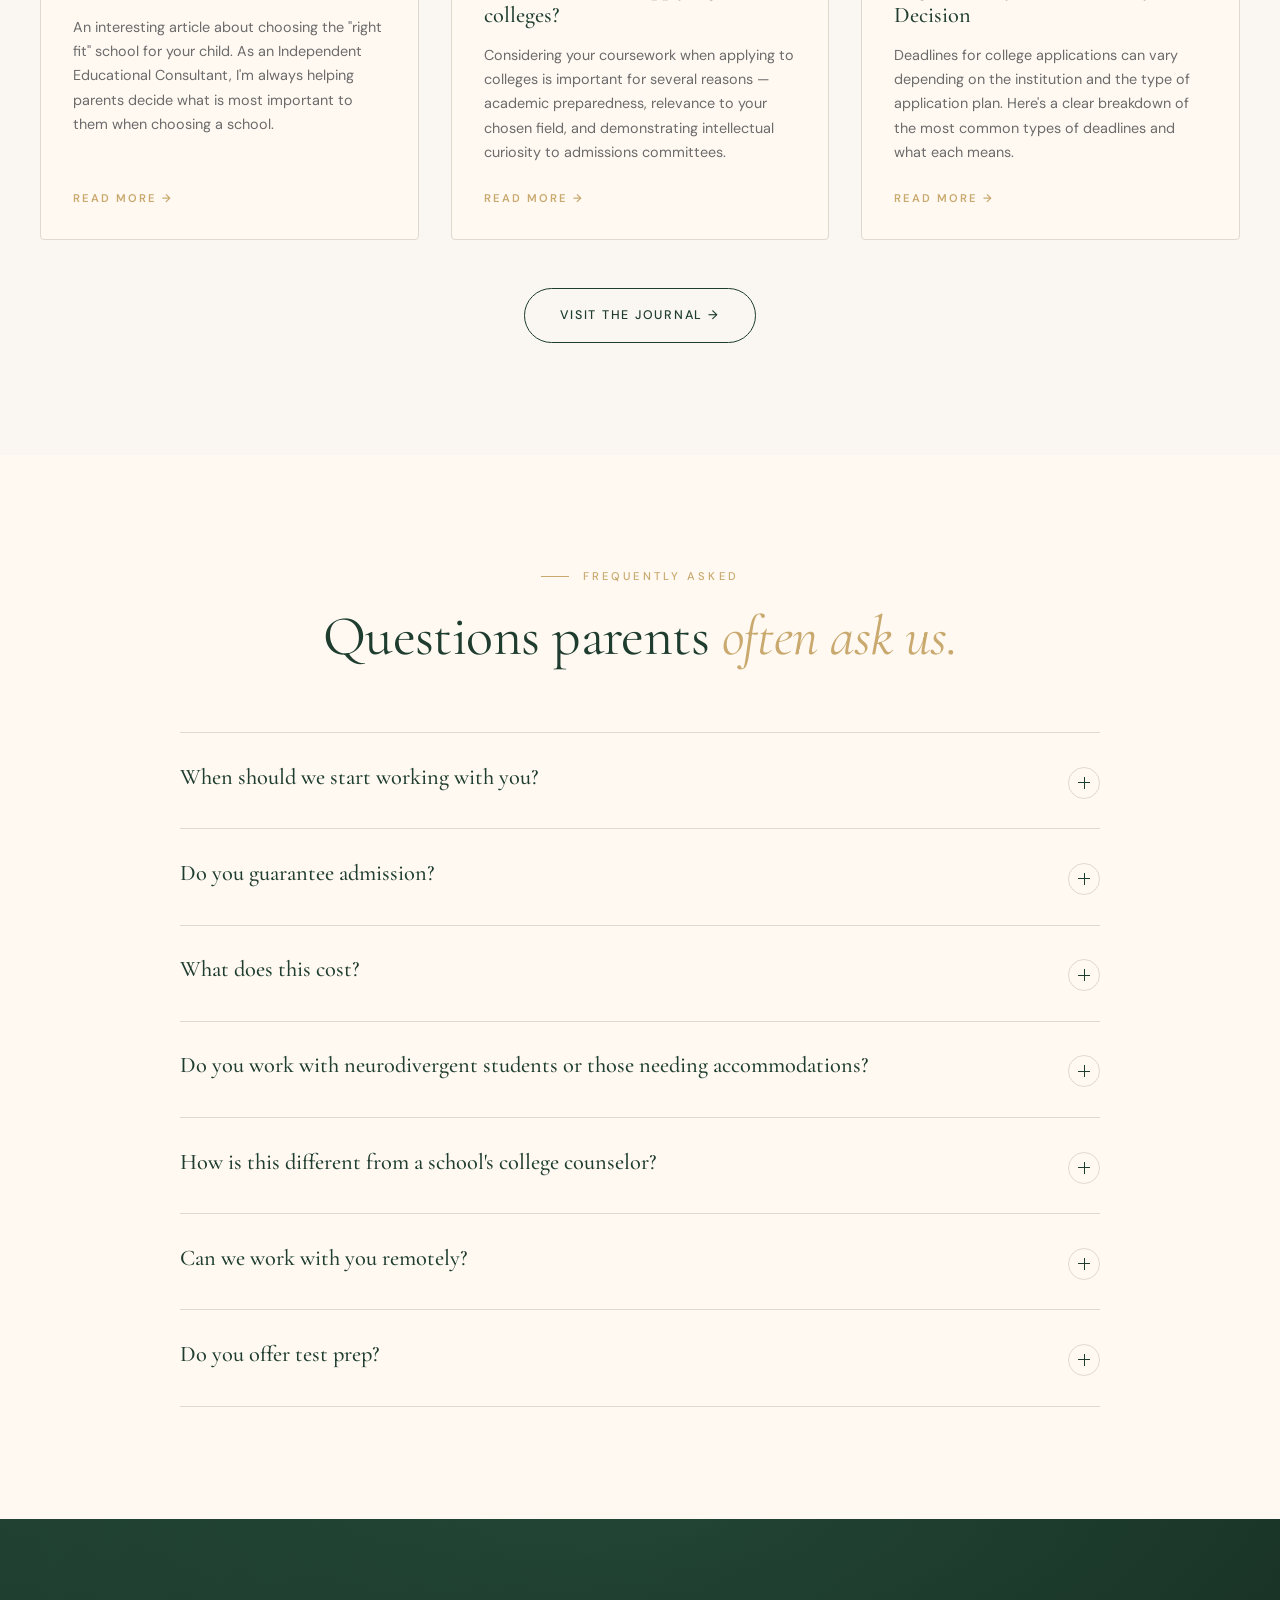
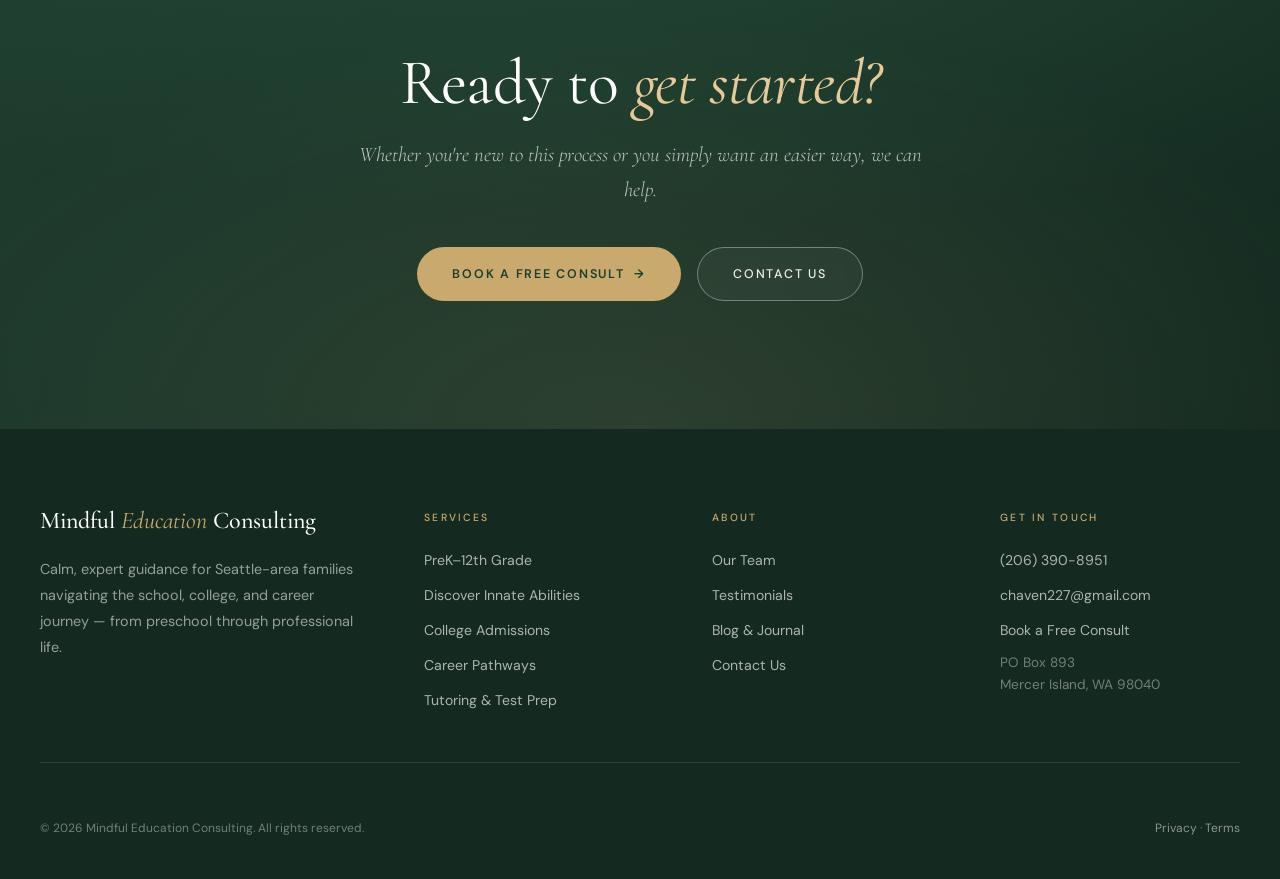
==== commit 29edd7b6: "Update index.html" ====
--- a/index.html
+++ b/index.html
@@ -106,8 +106,8 @@
   <div class="container">
     <div class="outcomes-grid">
       <div class="outcomes-lead">
-        <div class="section-tag">Proven Outcomes</div>
-        <h2>Results that <em>parents trust.</em></h2>
+        <div class="section-tag">Results That Reflect Our Approach</div>
+        <h2>Outcomes <em>parents trust.</em></h2>
         <p class="outcomes-intro">After 25+ years inside Seattle's admissions offices and at the side of hundreds of families, our approach delivers consistent, measurable outcomes — without the stress of going it alone.</p>
       </div>
       <div class="outcomes-feature">
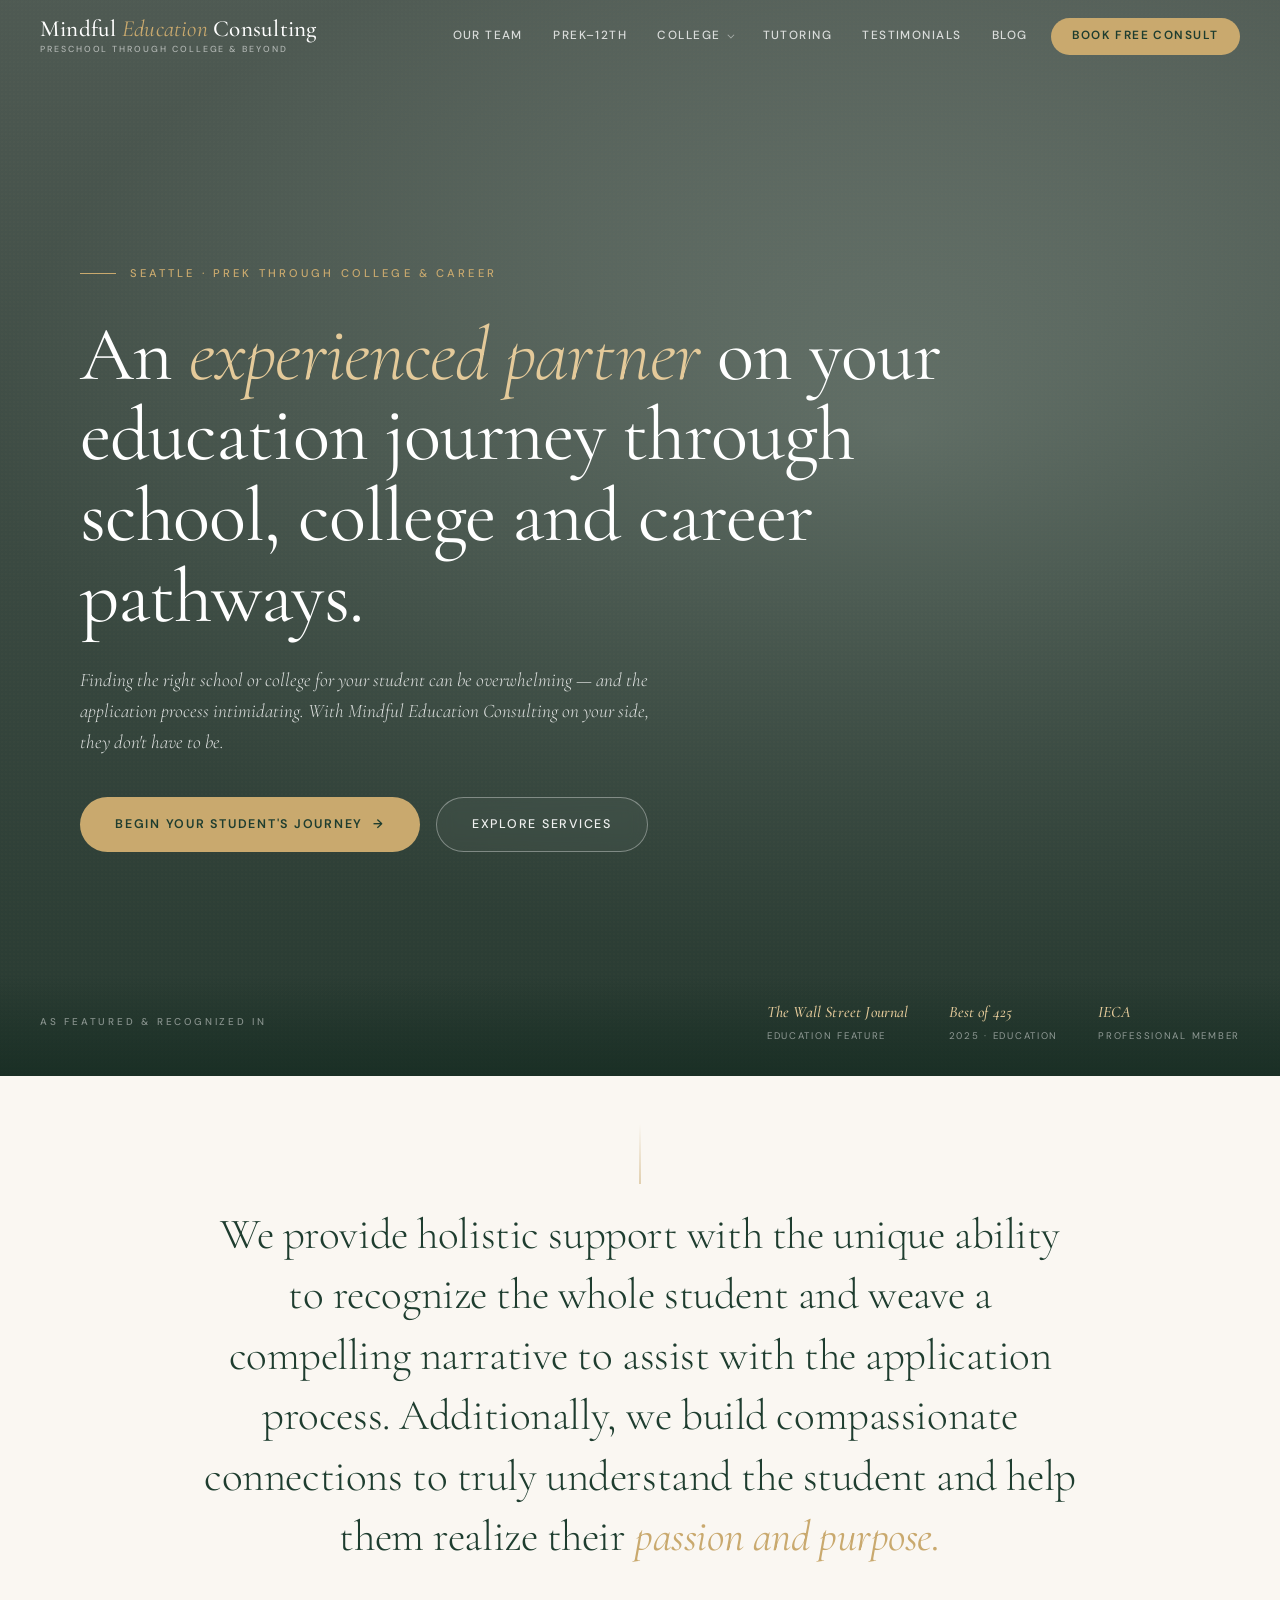
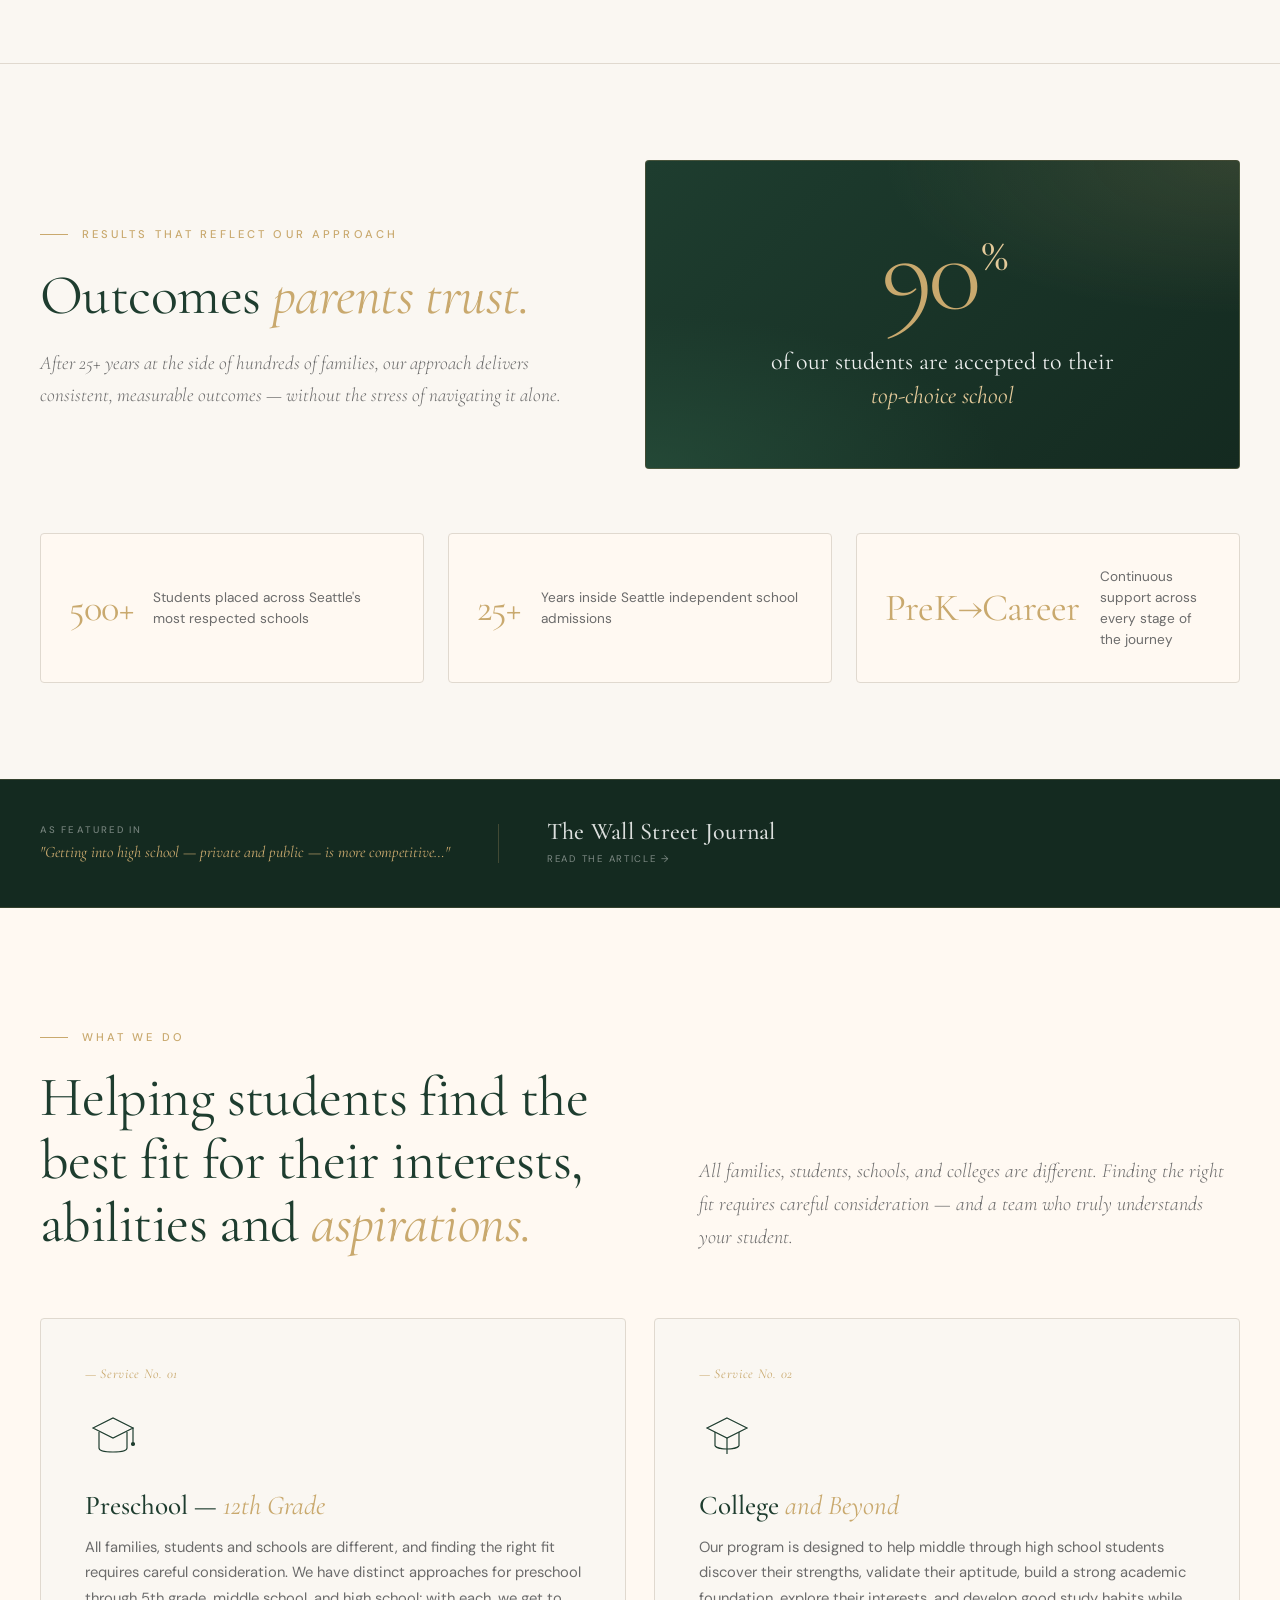
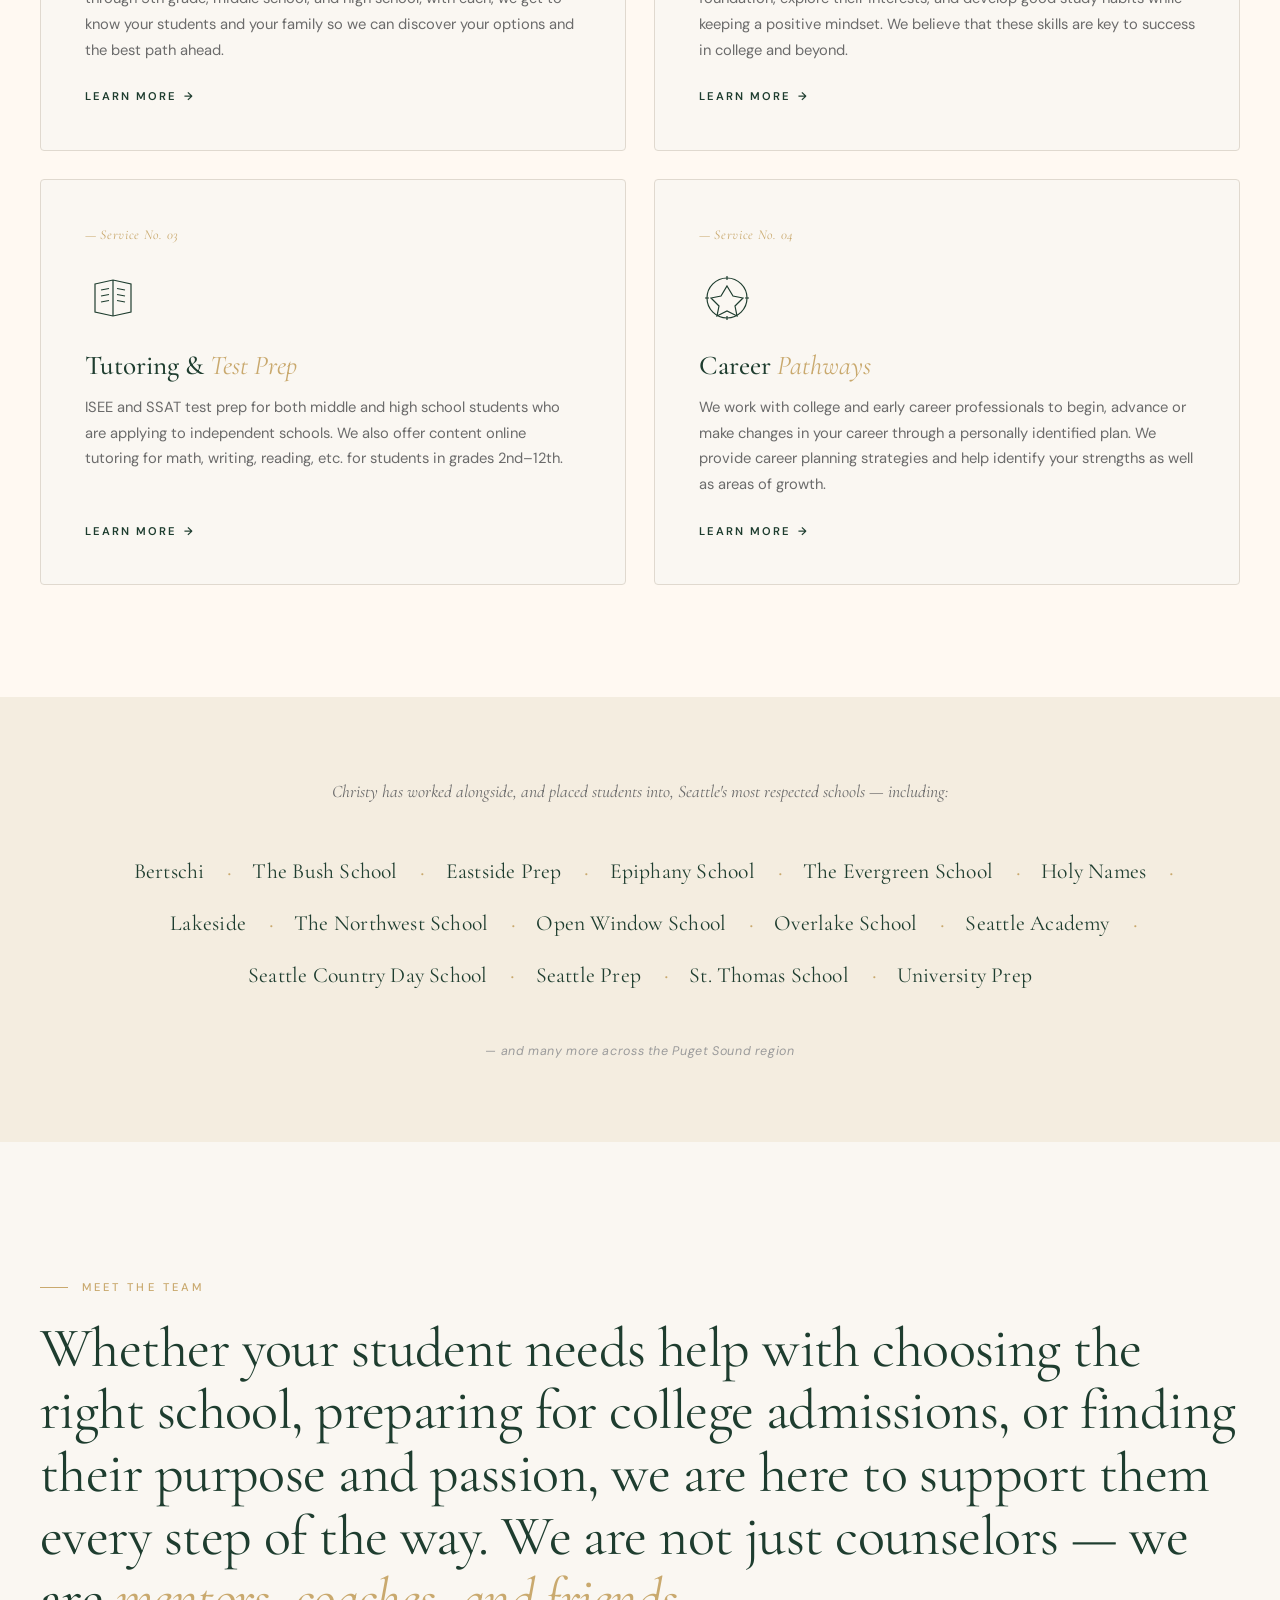
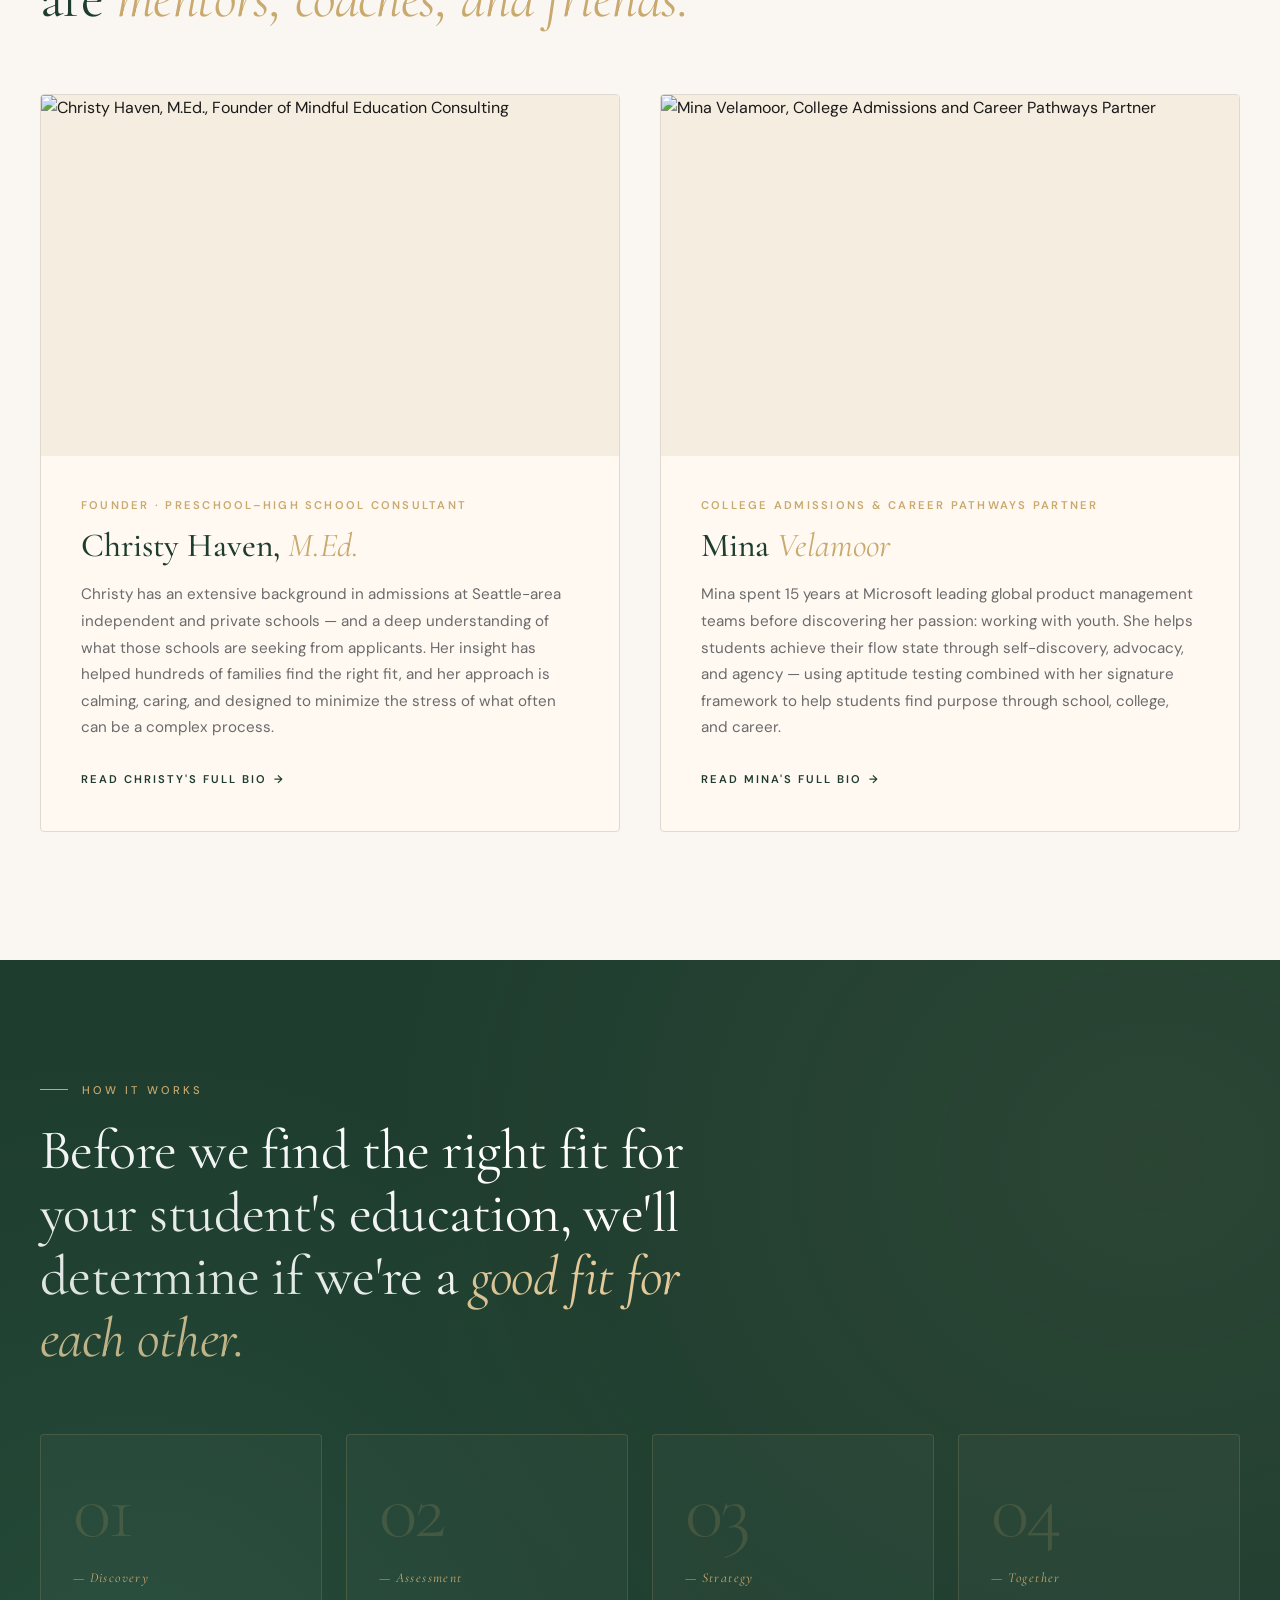
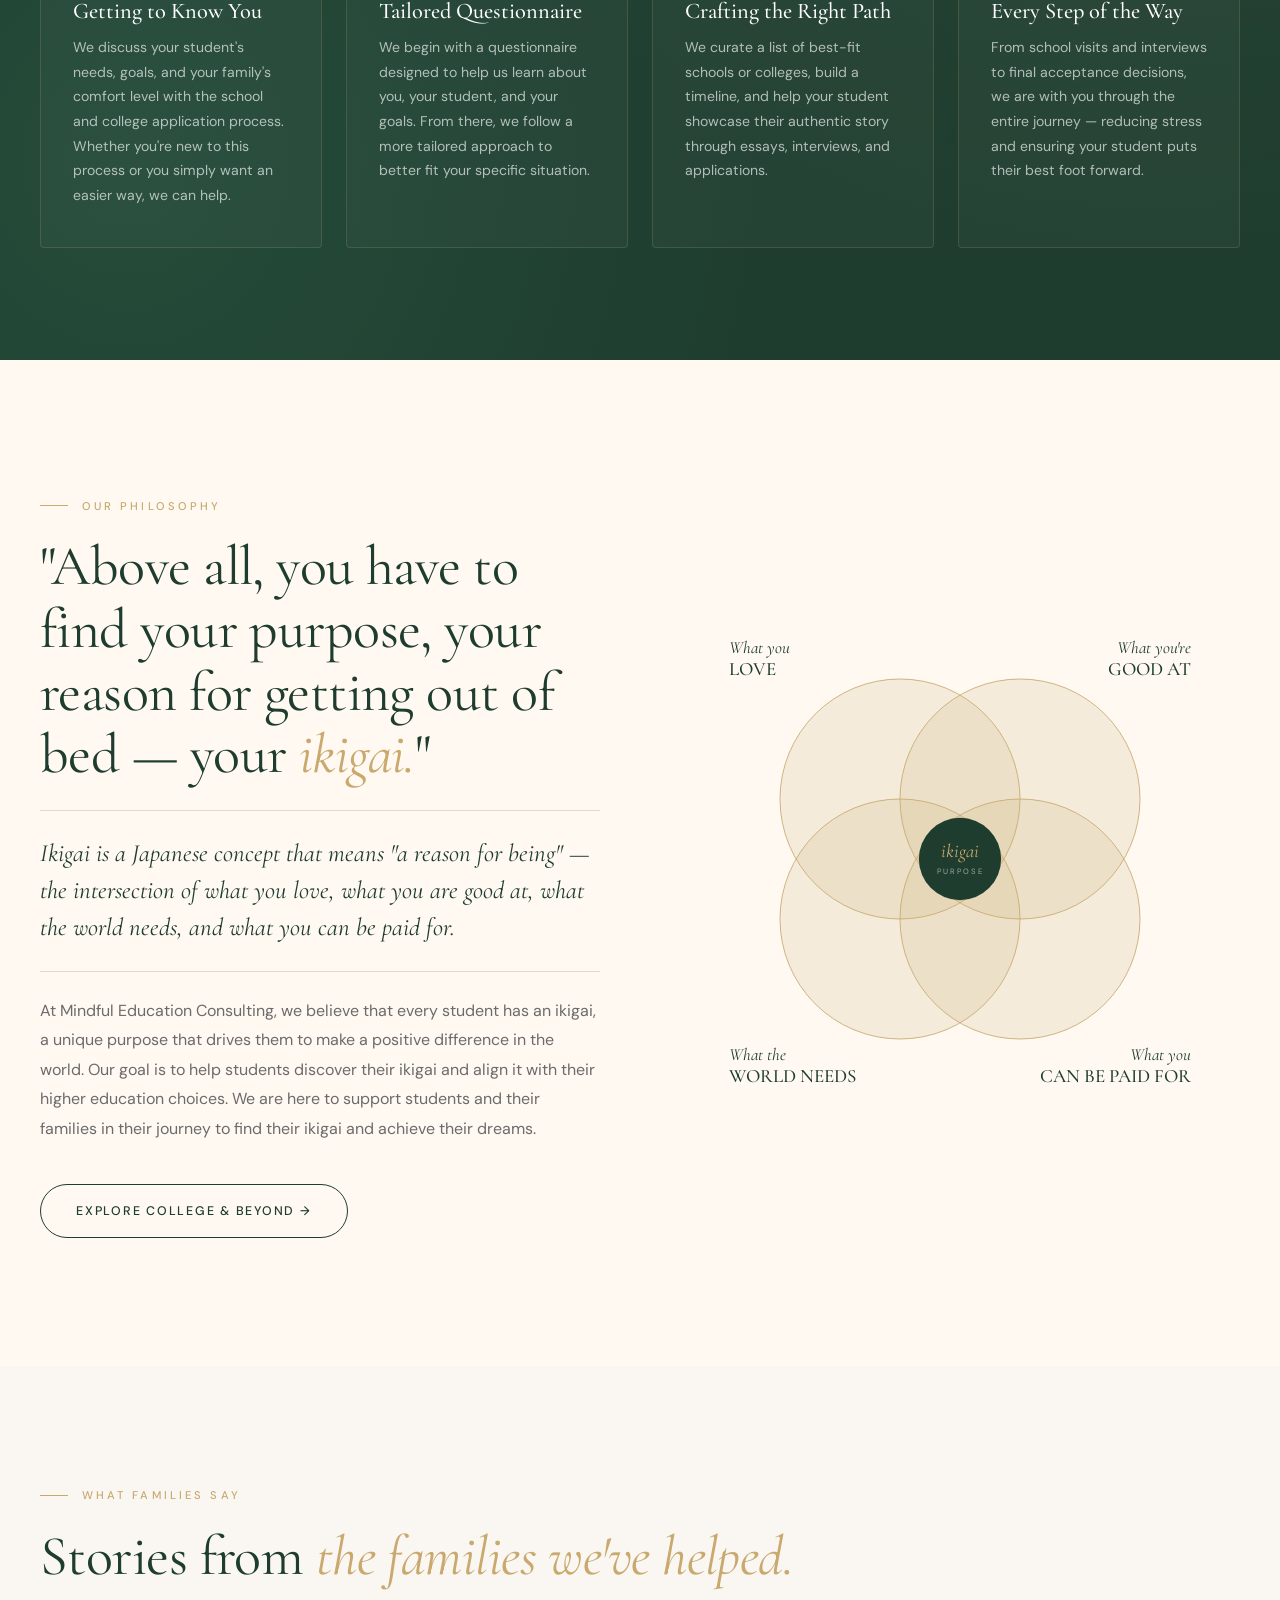
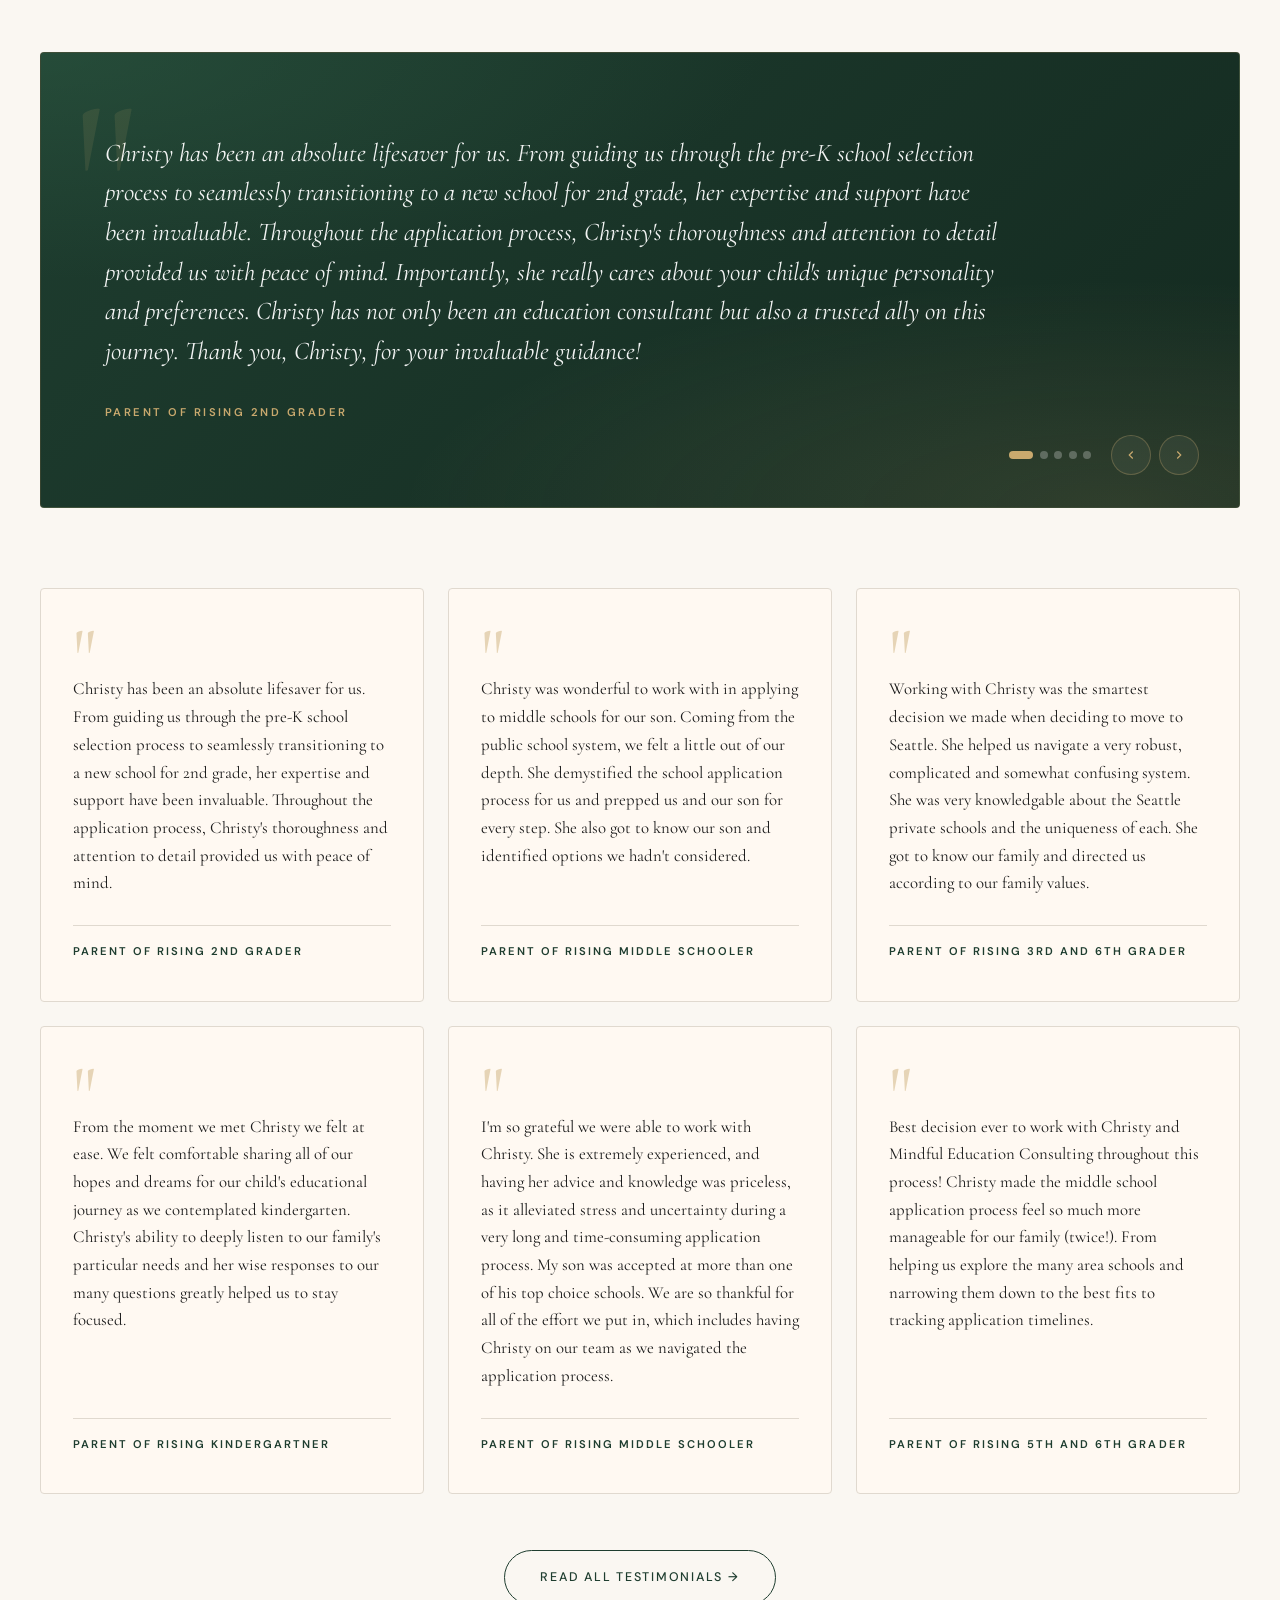
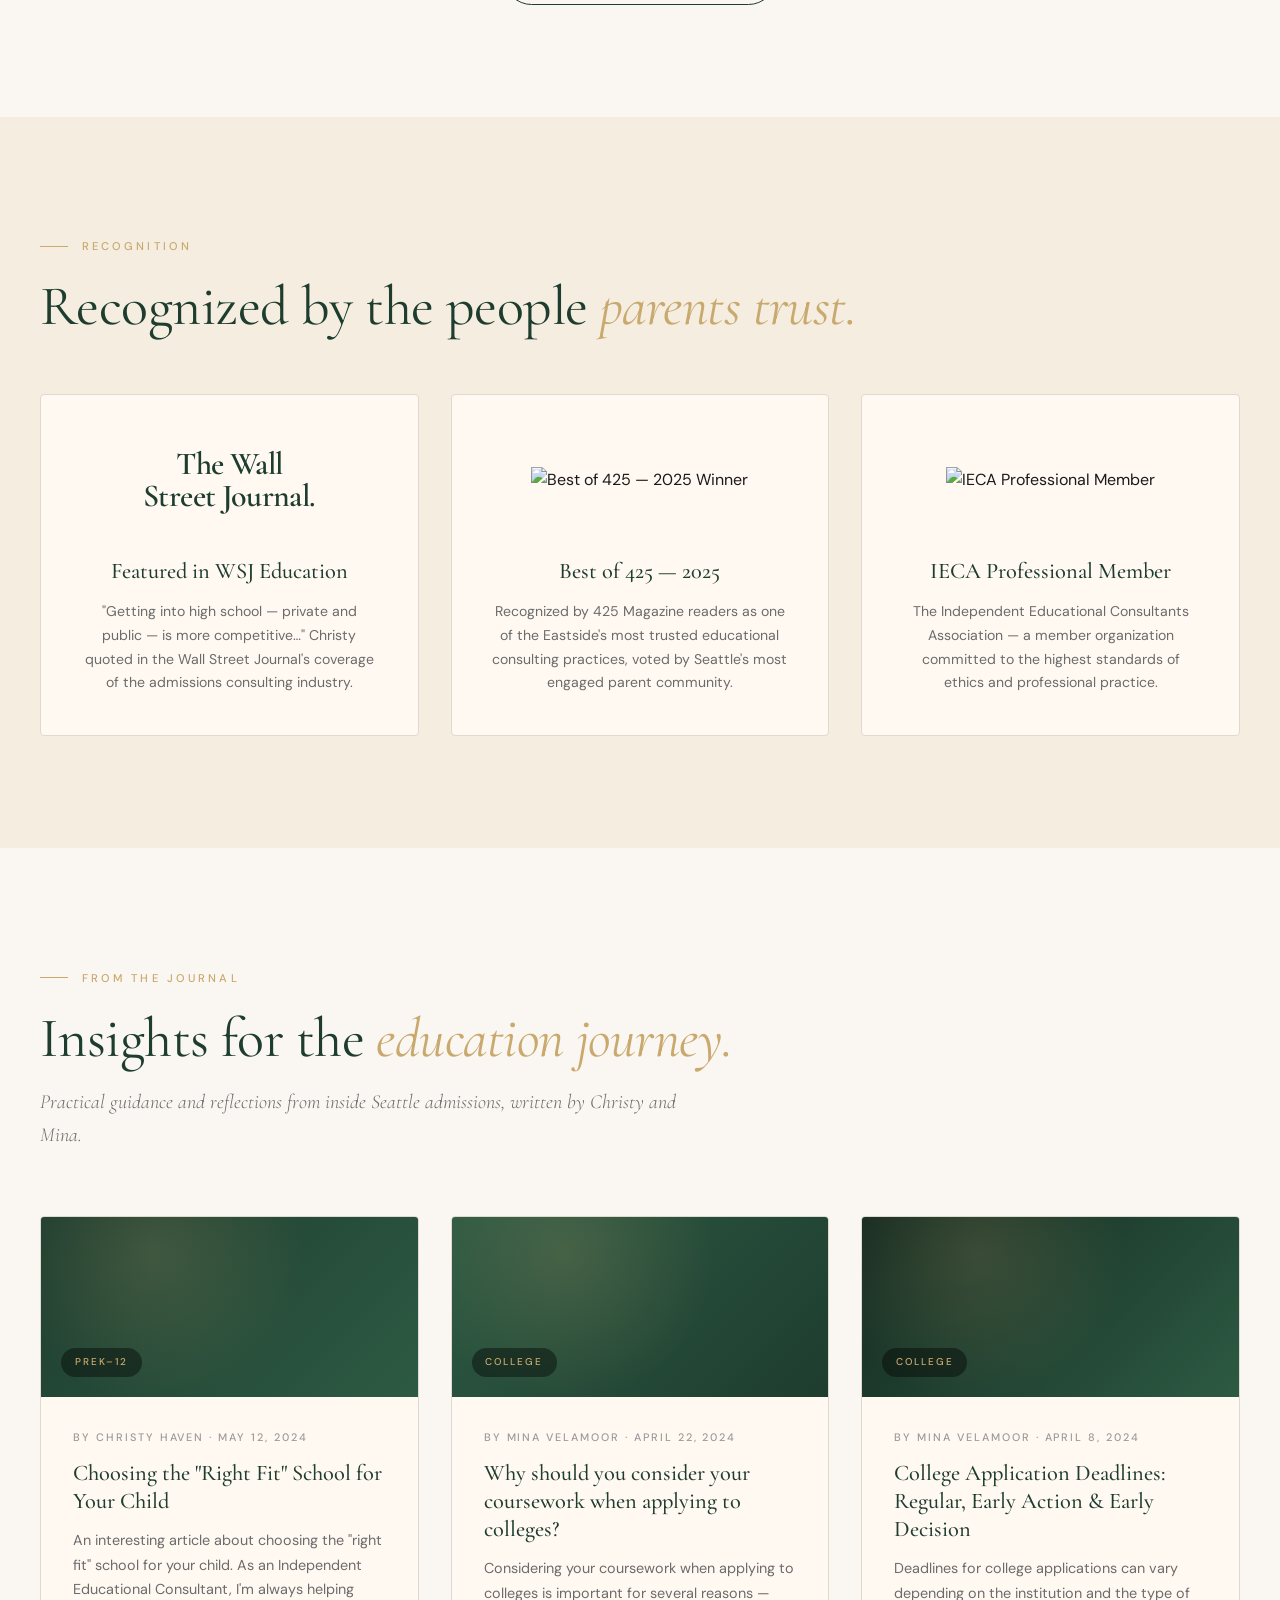
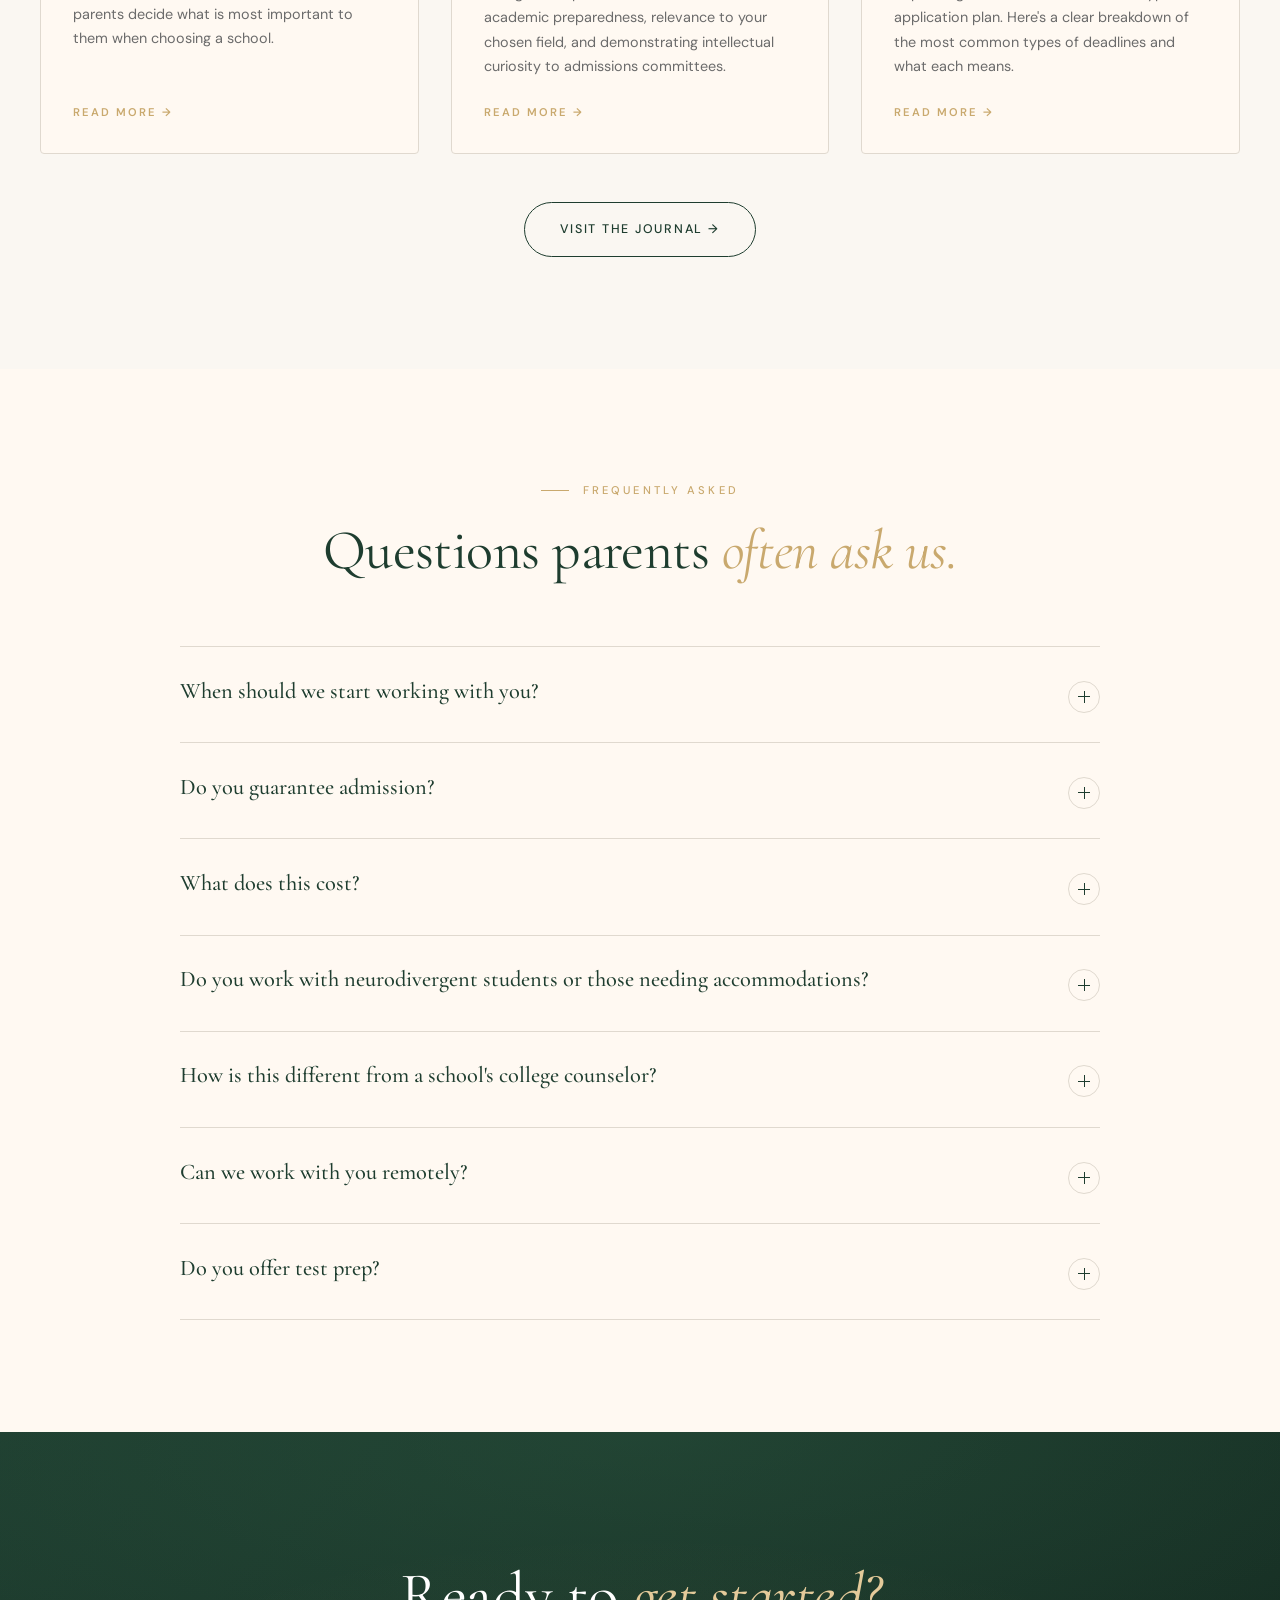
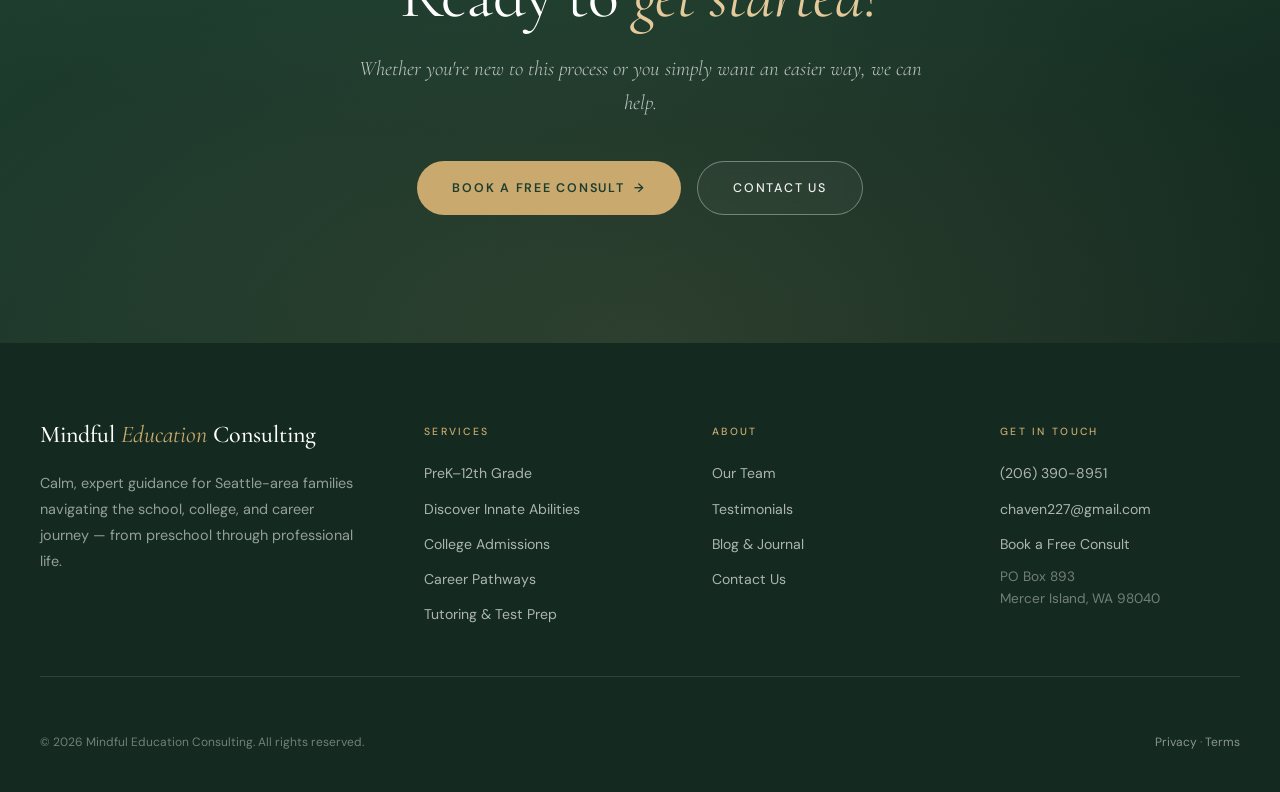
==== commit 7c7428ac: "Add files via upload" ====
--- a/index.html
+++ b/index.html
@@ -8,6 +8,7 @@
 <link rel="preconnect" href="https://fonts.googleapis.com" />
 <link rel="preconnect" href="https://fonts.gstatic.com" crossorigin />
 <link href="https://fonts.googleapis.com/css2?family=Cormorant+Garamond:ital,wght@0,300;0,400;0,500;0,600;0,700;1,300;1,400;1,500;1,600&family=DM+Sans:wght@300;400;500;600&display=swap" rel="stylesheet" />
+<link rel="icon" type="image/svg+xml" href="favicon.svg" />
 <link rel="stylesheet" href="styles.css" />
 </head>
 <body>
@@ -108,7 +109,7 @@
       <div class="outcomes-lead">
         <div class="section-tag">Results That Reflect Our Approach</div>
         <h2>Outcomes <em>parents trust.</em></h2>
-        <p class="outcomes-intro">After 25+ years inside Seattle's admissions offices and at the side of hundreds of families, our approach delivers consistent, measurable outcomes — without the stress of going it alone.</p>
+        <p class="outcomes-intro">After 25+ years at the side of hundreds of families, our approach delivers consistent, measurable outcomes — without the stress of navigating it alone.</p>
       </div>
       <div class="outcomes-feature">
         <div class="outcomes-feature-num">90<span class="pct">%</span></div>
@@ -156,7 +157,7 @@
         <div class="section-tag">What We Do</div>
         <h2>Helping students find the best fit for their interests, abilities and <em>aspirations.</em></h2>
       </div>
-      <p class="section-intro">All families, students, schools and colleges are different. Finding the right fit requires careful consideration — and a team who truly understands your student.</p>
+      <p class="section-intro">All families, students, schools, and colleges are different. Finding the right fit requires careful consideration — and a team who truly understands your student.</p>
     </div>
     <div class="services-grid">
 
@@ -231,13 +232,16 @@
     <span class="school-item">The Bush School</span>
     <span class="school-item">Eastside Prep</span>
     <span class="school-item">Epiphany School</span>
+    <span class="school-item">The Evergreen School</span>
     <span class="school-item">Holy Names</span>
     <span class="school-item">Lakeside</span>
     <span class="school-item">The Northwest School</span>
+    <span class="school-item">Open Window School</span>
     <span class="school-item">Overlake School</span>
     <span class="school-item">Seattle Academy</span>
+    <span class="school-item">Seattle Country Day School</span>
     <span class="school-item">Seattle Prep</span>
-    <span class="school-item">St. Thomas</span>
+    <span class="school-item">St. Thomas School</span>
     <span class="school-item">University Prep</span>
   </div>
   <p class="schools-note">— and many more across the Puget Sound region</p>
@@ -297,7 +301,7 @@
         <div class="step-num-big">02</div>
         <div class="step-num">— Assessment</div>
         <h3>Tailored Questionnaire</h3>
-        <p>We begin with a questionnaire designed to help us learn about you, your student and your goals. From there, we follow a more tailored approach to better fit your specific situation.</p>
+        <p>We begin with a questionnaire designed to help us learn about you, your student, and your goals. From there, we follow a more tailored approach to better fit your specific situation.</p>
       </div>
 
       <div class="process-step fade-up">
@@ -370,14 +374,12 @@
 
         <div class="featured-slide active" data-slide="0">
           <blockquote>Christy has been an absolute lifesaver for us. From guiding us through the pre-K school selection process to seamlessly transitioning to a new school for 2nd grade, her expertise and support have been invaluable. Throughout the application process, Christy's thoroughness and attention to detail provided us with peace of mind. Importantly, she really cares about your child's unique personality and preferences. Christy has not only been an education consultant but also a trusted ally on this journey. Thank you, Christy, for your invaluable guidance!</blockquote>
-          <cite>Monika B.</cite>
-          <span class="source">Parent of rising 2nd grader</span>
+          <cite>Parent of rising 2nd grader</cite>
         </div>
 
         <div class="featured-slide" data-slide="1">
           <blockquote>Working with Christy has been an absolute delight. Not only is she incredibly knowledgeable about the entire independent school process, but she's also thoughtful, supportive, and genuinely a wonderful person. She guided our son — and us! — through every step of the high school application process, from navigating the intricacies of online systems to attending visit days, preparing for interviews, filling out applications, and essay writing strategies. Her philosophy of "right fit" absolutely worked for him. Now that he's been accepted to his top choice high school, we're only sad that we won't get to work with Christy anymore. Make the best decision you can on your school journey: work with Mindful Education Consulting.</blockquote>
           <cite>Parent of rising high schooler</cite>
-          <span class="source">Independent School Client</span>
         </div>
 
         <div class="featured-slide" data-slide="2">
@@ -389,7 +391,6 @@
         <div class="featured-slide" data-slide="3">
           <blockquote>Our experience with Christy Haven at Mindful Education Consulting was outstanding. She provided expert guidance throughout the private school selection process for our 3rd and 5th graders, ultimately helping both children get into our first-choice school. Her professionalism, deep knowledge of the educational landscape, and personalized approach were especially impressive.</blockquote>
           <cite>Parent of rising 4th and 6th grader</cite>
-          <span class="source">PreK–12 Client</span>
         </div>
 
         <div class="featured-slide" data-slide="4">
@@ -423,43 +424,37 @@
       <div class="testimonial-card fade-up">
         <div class="quote-mark">"</div>
         <blockquote>Christy has been an absolute lifesaver for us. From guiding us through the pre-K school selection process to seamlessly transitioning to a new school for 2nd grade, her expertise and support have been invaluable. Throughout the application process, Christy's thoroughness and attention to detail provided us with peace of mind.</blockquote>
-        <div class="testimonial-author">PreK–12 Client</div>
-        <div class="testimonial-source">Parent of rising 2nd grader</div>
+        <div class="testimonial-author">Parent of rising 2nd grader</div>
       </div>
 
       <div class="testimonial-card fade-up">
         <div class="quote-mark">"</div>
         <blockquote>Christy was wonderful to work with in applying to middle schools for our son. Coming from the public school system, we felt a little out of our depth. She demystified the school application process for us and prepped us and our son for every step. She also got to know our son and identified options we hadn't considered.</blockquote>
-        <div class="testimonial-author">PreK–12 Client</div>
-        <div class="testimonial-source">Parent of rising middle schooler</div>
+        <div class="testimonial-author">Parent of rising middle schooler</div>
       </div>
 
       <div class="testimonial-card fade-up">
         <div class="quote-mark">"</div>
         <blockquote>Working with Christy was the smartest decision we made when deciding to move to Seattle. She helped us navigate a very robust, complicated and somewhat confusing system. She was very knowledgable about the Seattle private schools and the uniqueness of each. She got to know our family and directed us according to our family values.</blockquote>
-        <div class="testimonial-author">Relocation Family</div>
-        <div class="testimonial-source">Parent of rising 3rd and 6th grader</div>
+        <div class="testimonial-author">Parent of rising 3rd and 6th grader</div>
       </div>
 
       <div class="testimonial-card fade-up">
         <div class="quote-mark">"</div>
         <blockquote>From the moment we met Christy we felt at ease. We felt comfortable sharing all of our hopes and dreams for our child's educational journey as we contemplated kindergarten. Christy's ability to deeply listen to our family's particular needs and her wise responses to our many questions greatly helped us to stay focused.</blockquote>
-        <div class="testimonial-author">PreK–12 Client</div>
-        <div class="testimonial-source">Parent of rising kindergartner</div>
+        <div class="testimonial-author">Parent of rising kindergartner</div>
       </div>
 
       <div class="testimonial-card fade-up">
         <div class="quote-mark">"</div>
         <blockquote>I'm so grateful we were able to work with Christy. She is extremely experienced, and having her advice and knowledge was priceless, as it alleviated stress and uncertainty during a very long and time-consuming application process. My son was accepted at more than one of his top choice schools. We are so thankful for all of the effort we put in, which includes having Christy on our team as we navigated the application process.</blockquote>
         <div class="testimonial-author">Parent of rising middle schooler</div>
-        <div class="testimonial-source">Independent School Client</div>
       </div>
 
       <div class="testimonial-card fade-up">
         <div class="quote-mark">"</div>
         <blockquote>Best decision ever to work with Christy and Mindful Education Consulting throughout this process! Christy made the middle school application process feel so much more manageable for our family (twice!). From helping us explore the many area schools and narrowing them down to the best fits to tracking application timelines.</blockquote>
-        <div class="testimonial-author">Repeat Family Client</div>
-        <div class="testimonial-source">Parent of rising 5th and 6th grader</div>
+        <div class="testimonial-author">Parent of rising 5th and 6th grader</div>
       </div>
 
     </div>
@@ -496,7 +491,7 @@
 
       <div class="press-card">
         <div class="press-card-img">
-          <img src="https://dl.dropboxusercontent.com/scl/fi/b5dw3umcyum58ogagrt9b/IECA-Associate-Member.webp?rlkey=cq9b4aaqw4c3u44q7ed6kbqgg" alt="IECA Professional Member" />
+          <img src="https://dl.dropboxusercontent.com/scl/fi/vx0u3dv4dy2mzhd9116kn/IECA_ProfessionalMember-2016_12_29-21_27_30-UTC.png?rlkey=b9ckyok3fjzl63gekqsjgx9ab" alt="IECA Professional Member" />
         </div>
         <h4>IECA Professional Member</h4>
         <p>The Independent Educational Consultants Association — a member organization committed to the highest standards of ethics and professional practice.</p>
@@ -591,7 +586,7 @@
 
       <div class="faq-item">
         <button class="faq-q">How is this different from a school's college counselor?<span class="toggle"></span></button>
-        <div class="faq-a"><p>School counselors do important work, but they often serve hundreds of students at once. We work with a small, intentional roster — meaning your student gets sustained, individualized attention from someone who knows their full story. We also draw on relationships built over 25+ years inside Seattle admissions offices.</p></div>
+        <div class="faq-a"><p>School counselors do important work, but they often serve hundreds of students at once. We work with a small, intentional roster — meaning your student gets sustained, individualized attention from someone who knows their full story. We also draw on relationships built over 15 years inside Seattle admissions offices and 25+ years working with families.</p></div>
       </div>
 
       <div class="faq-item">
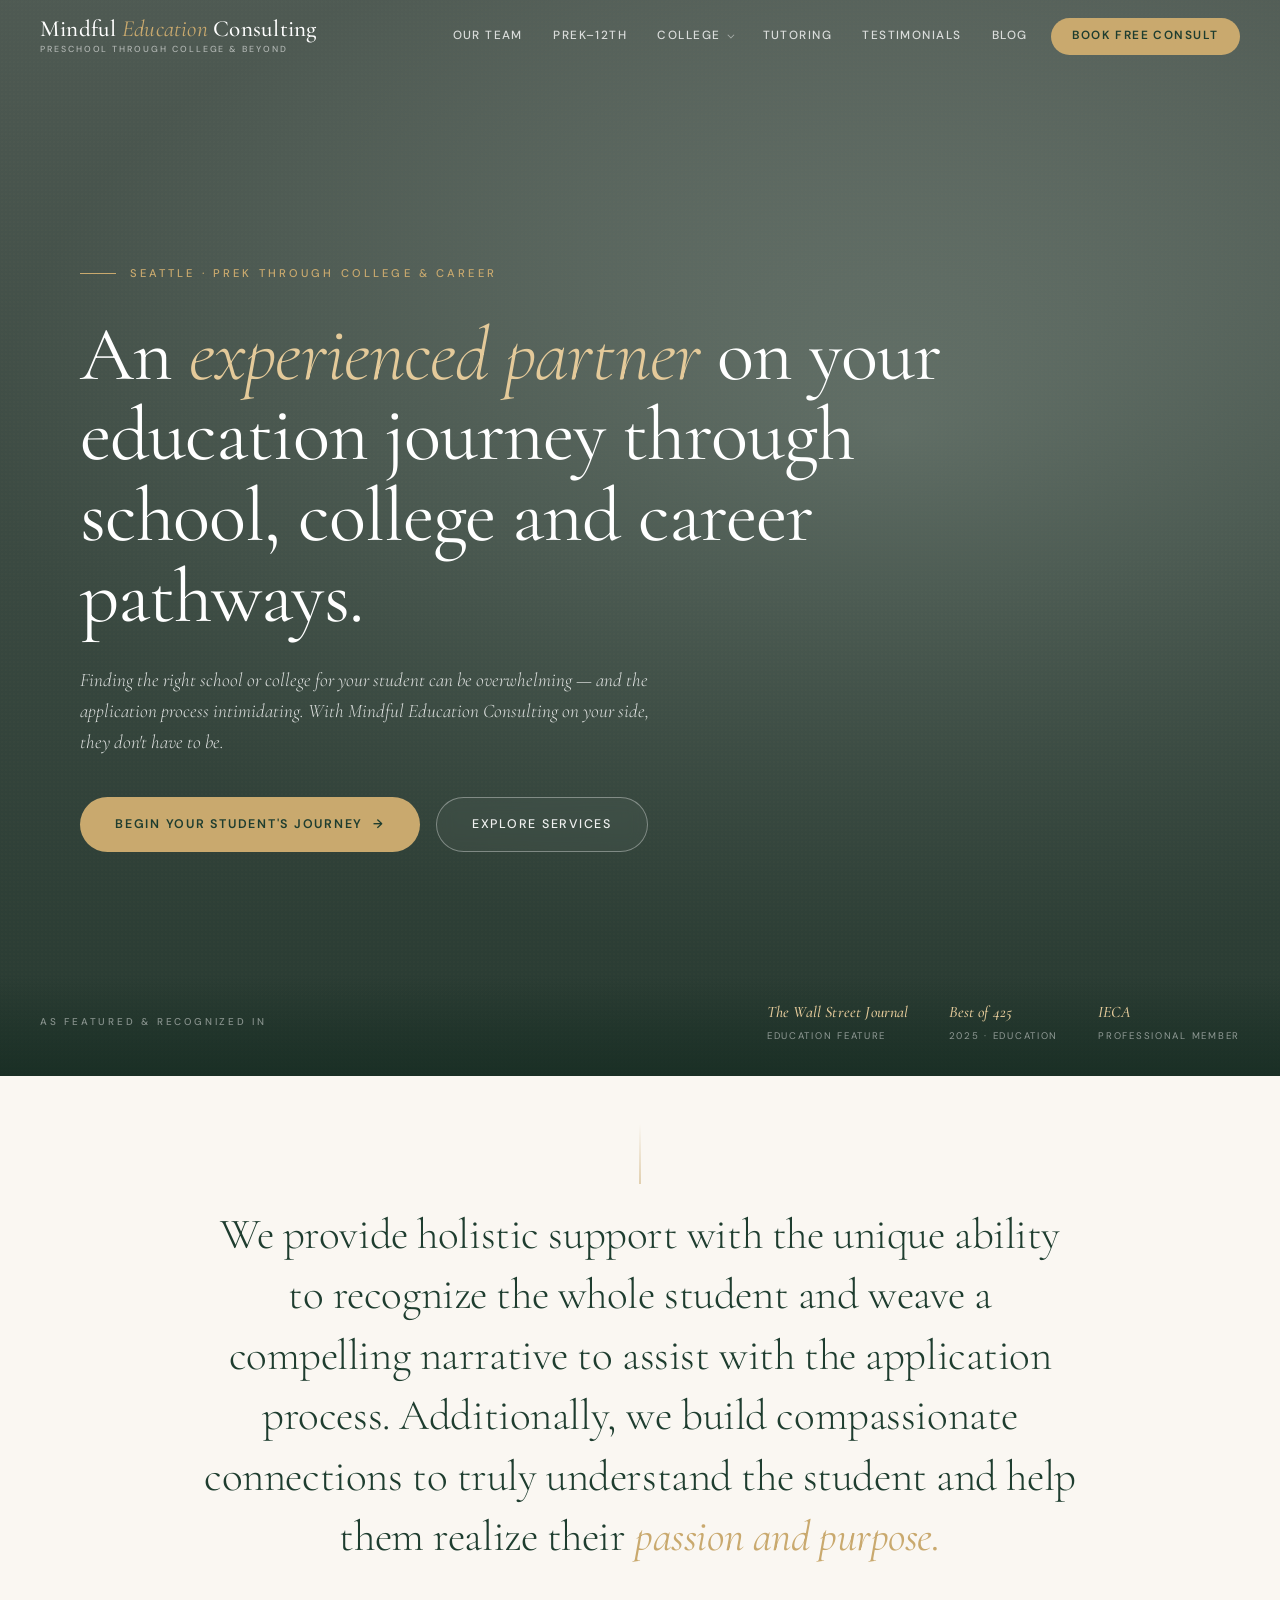
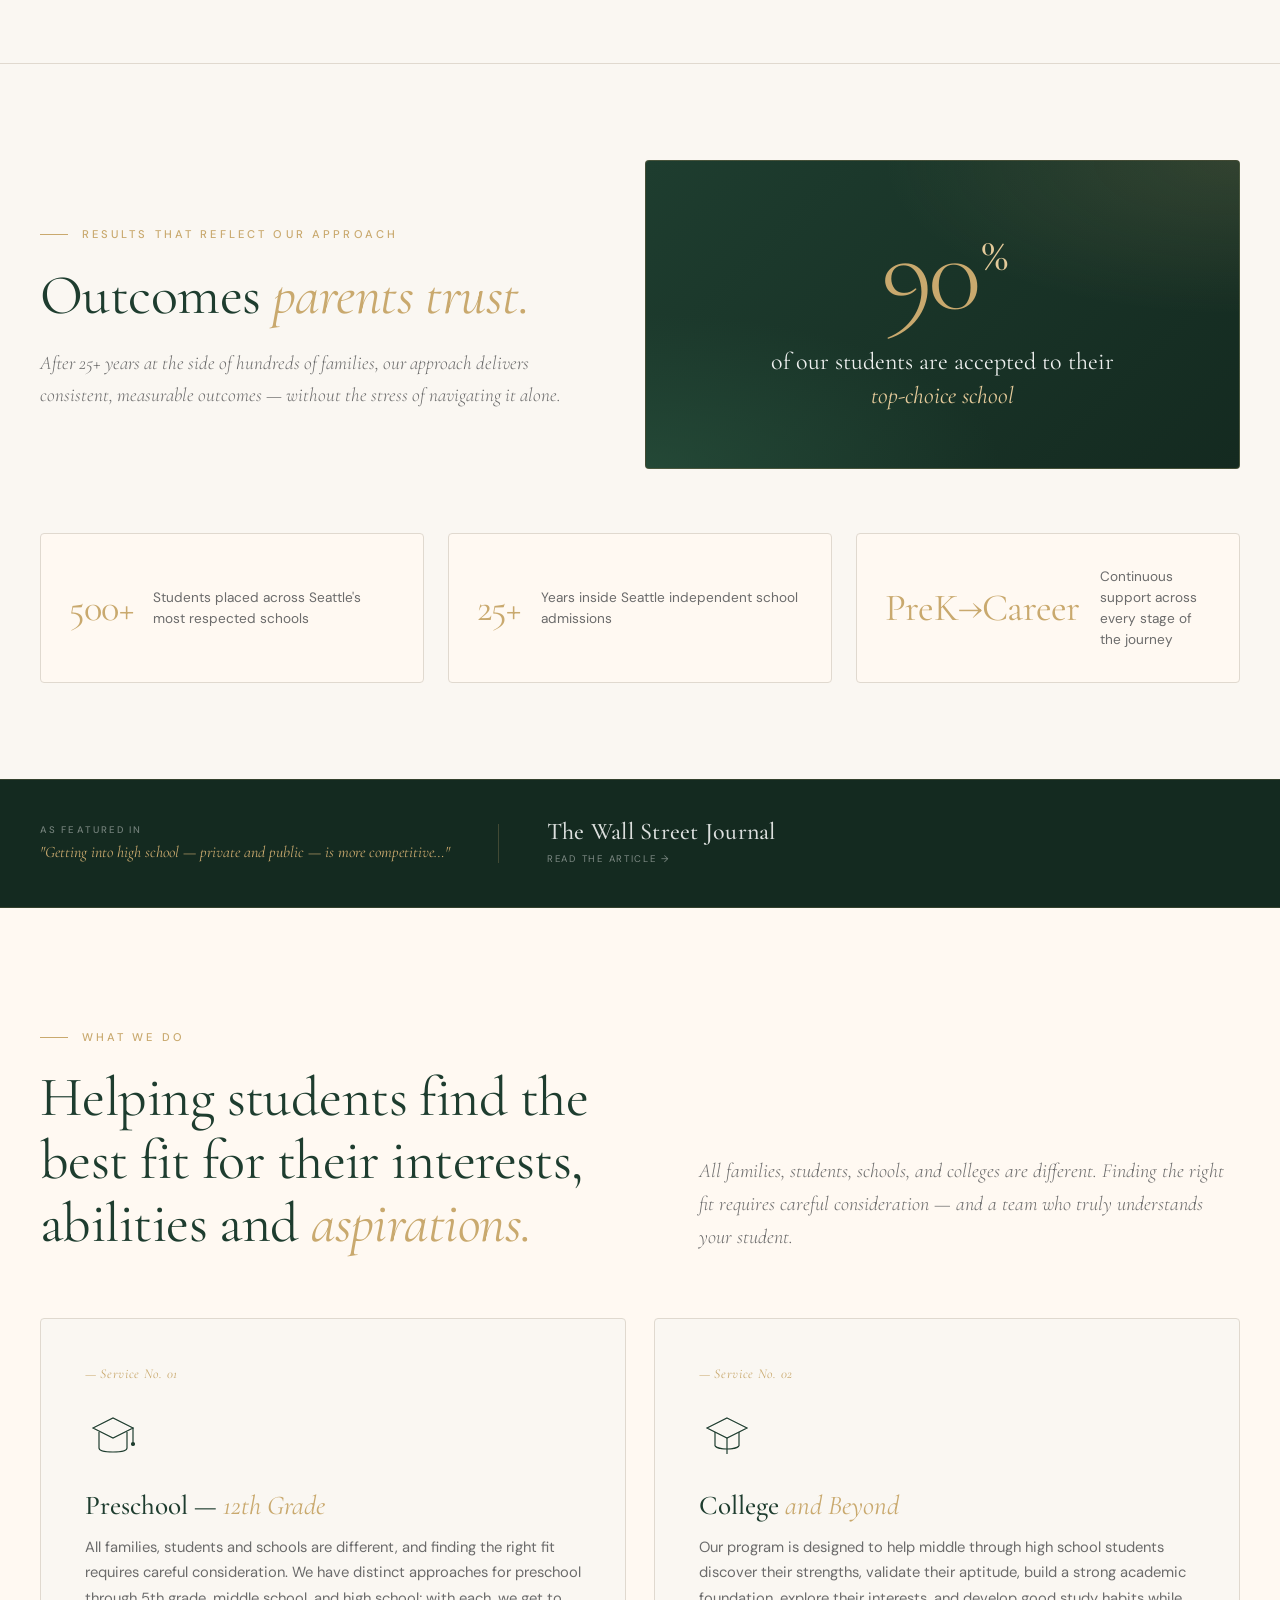
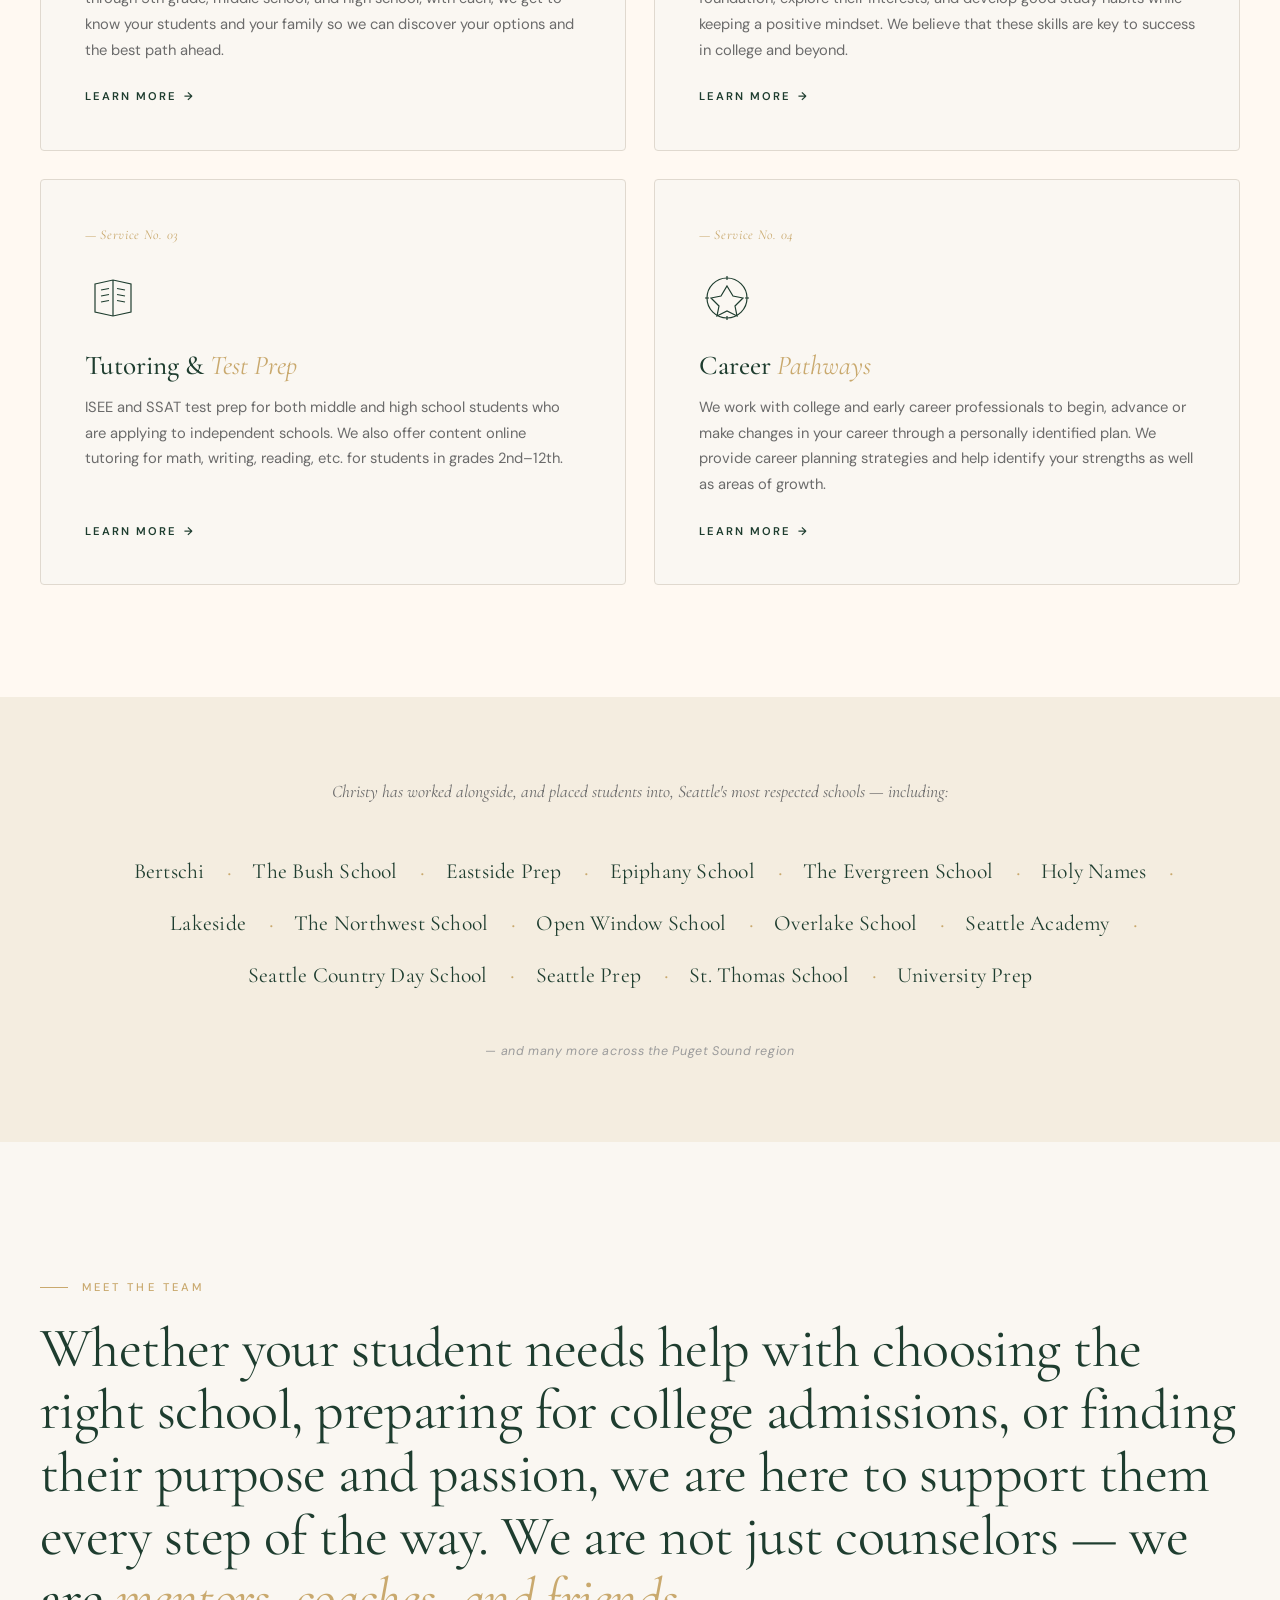
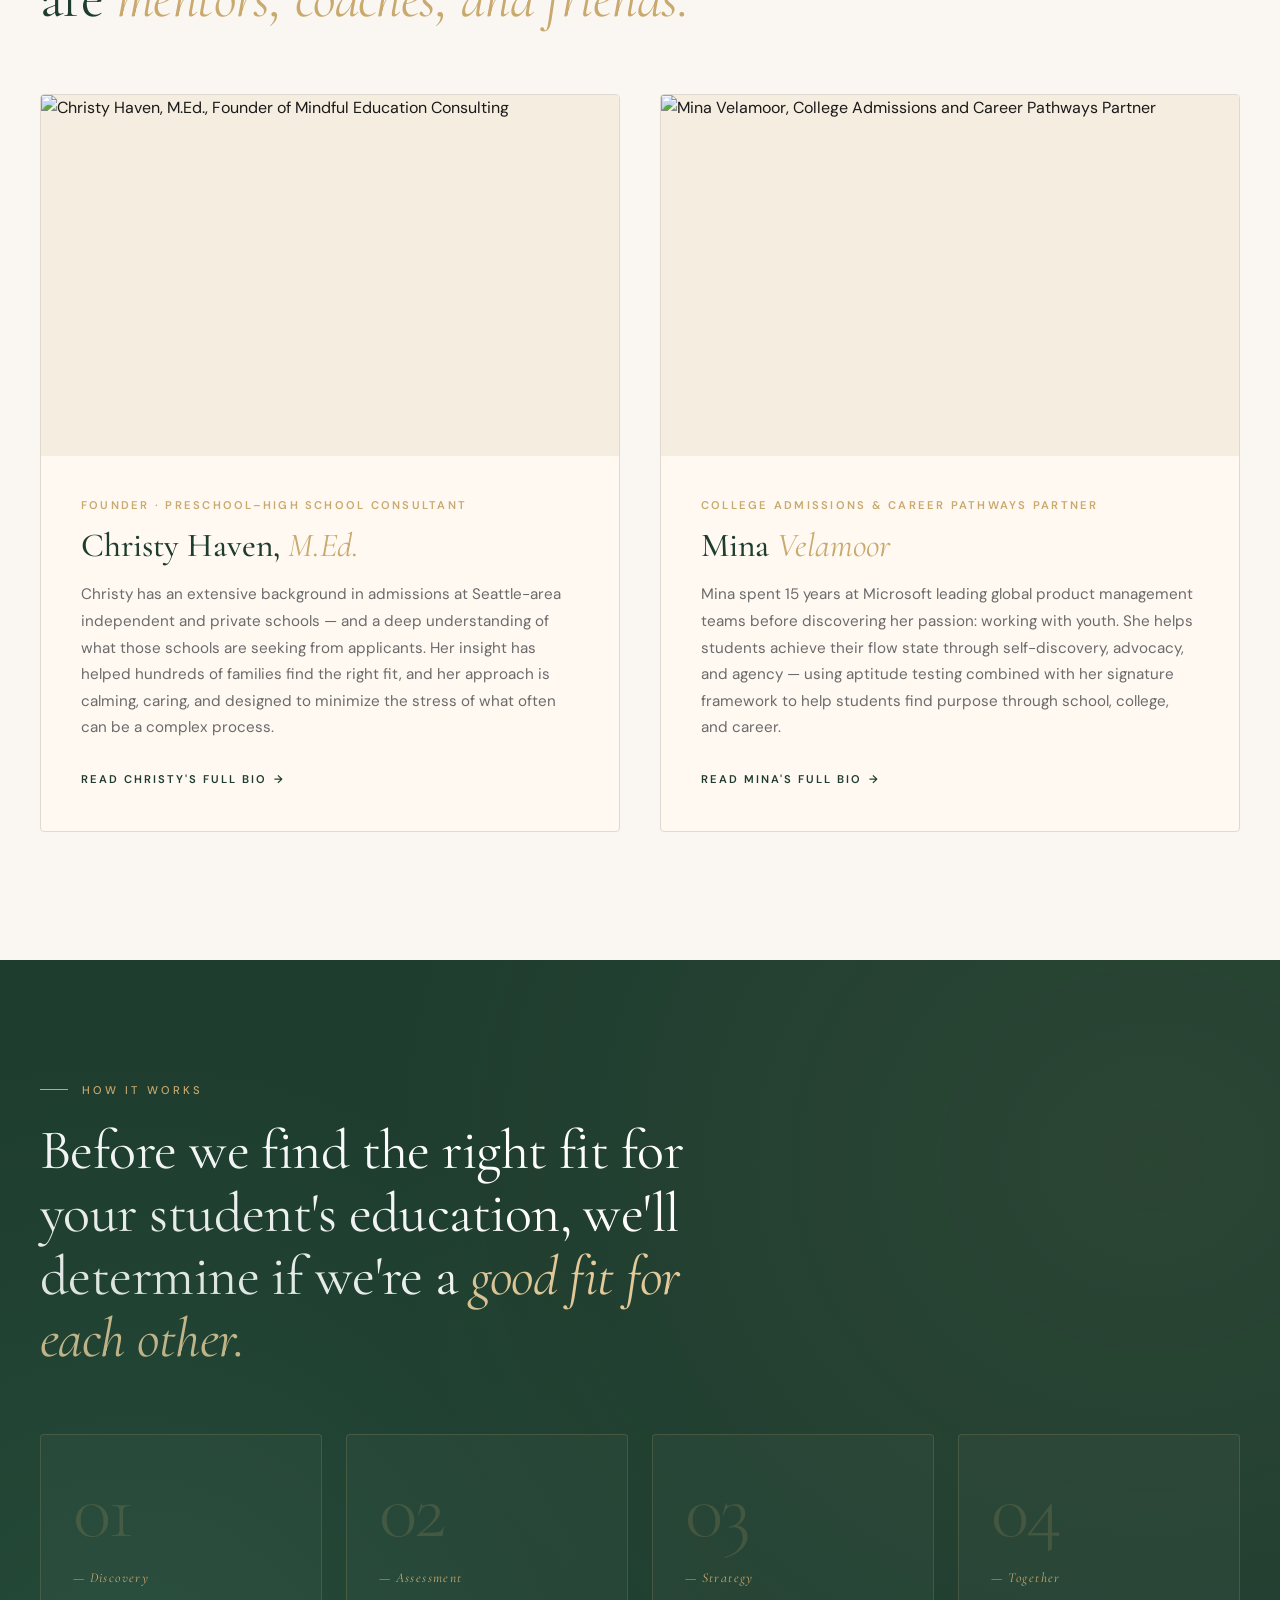
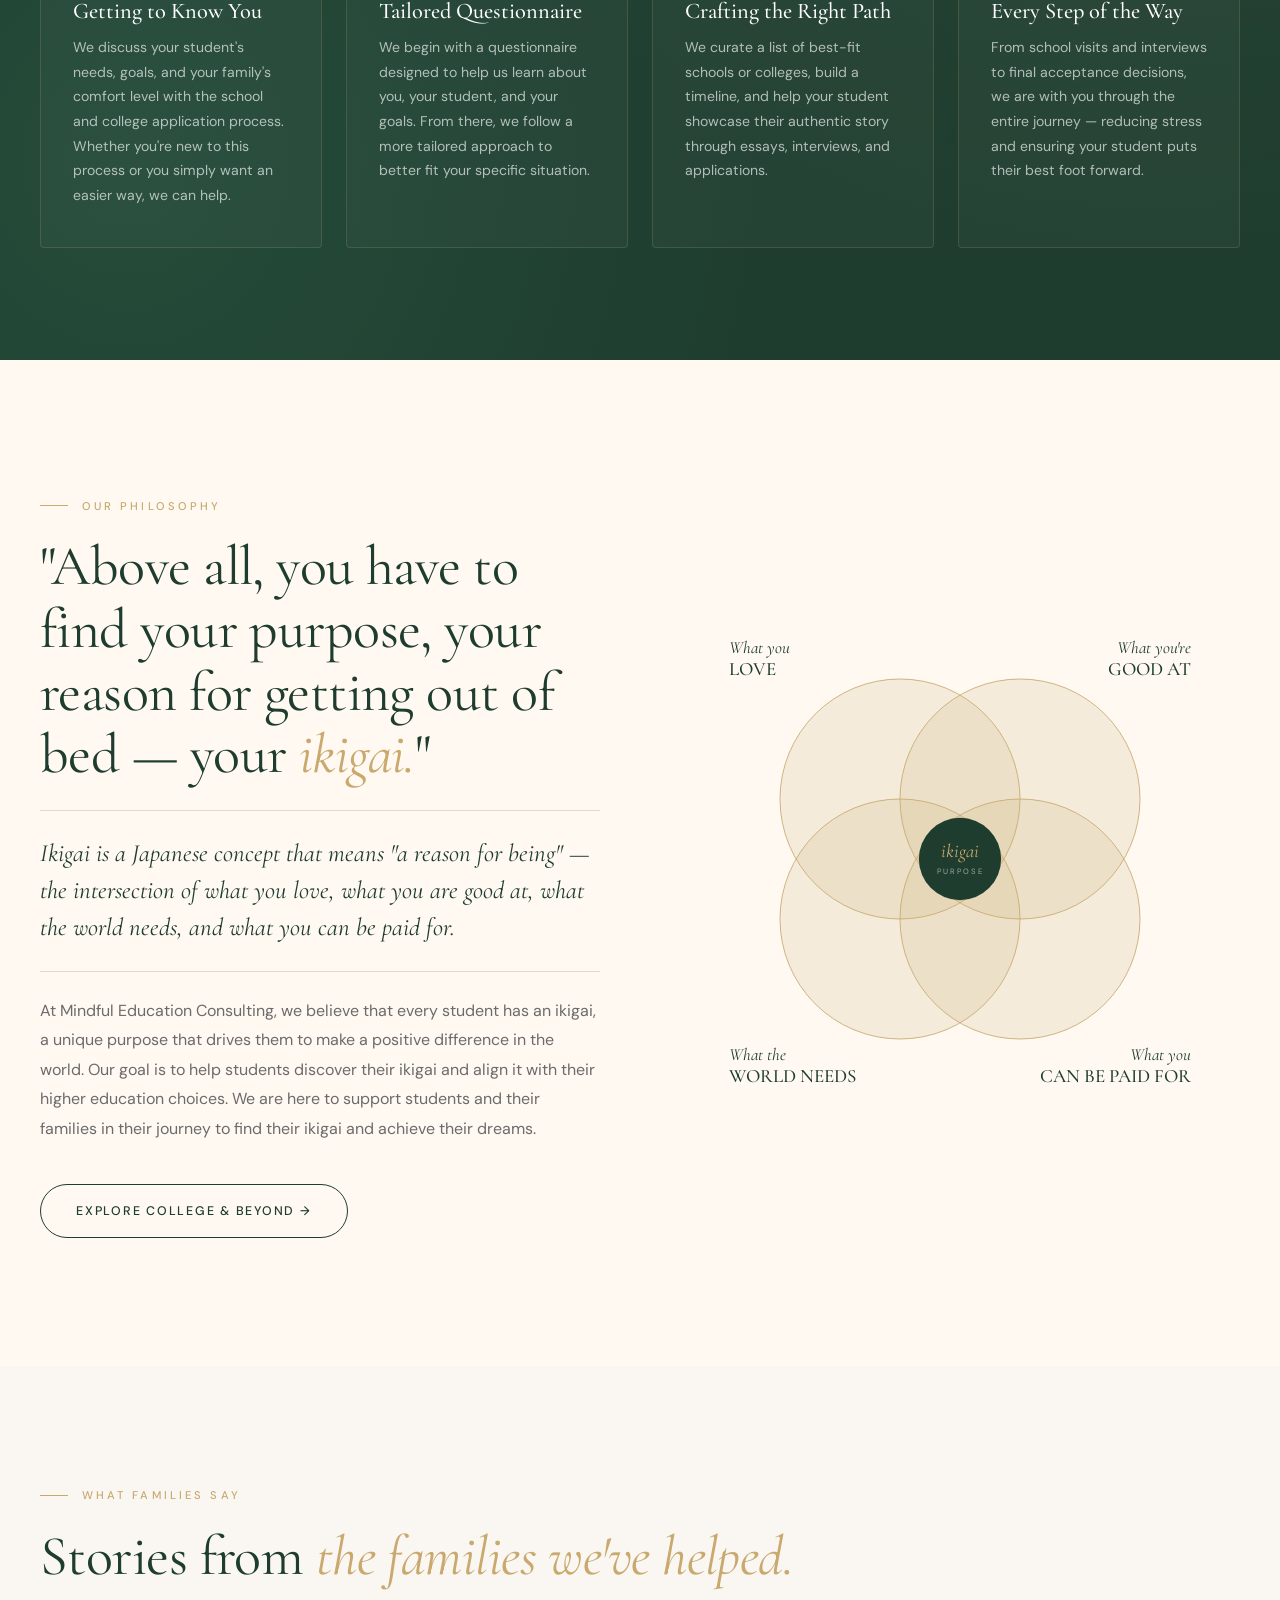
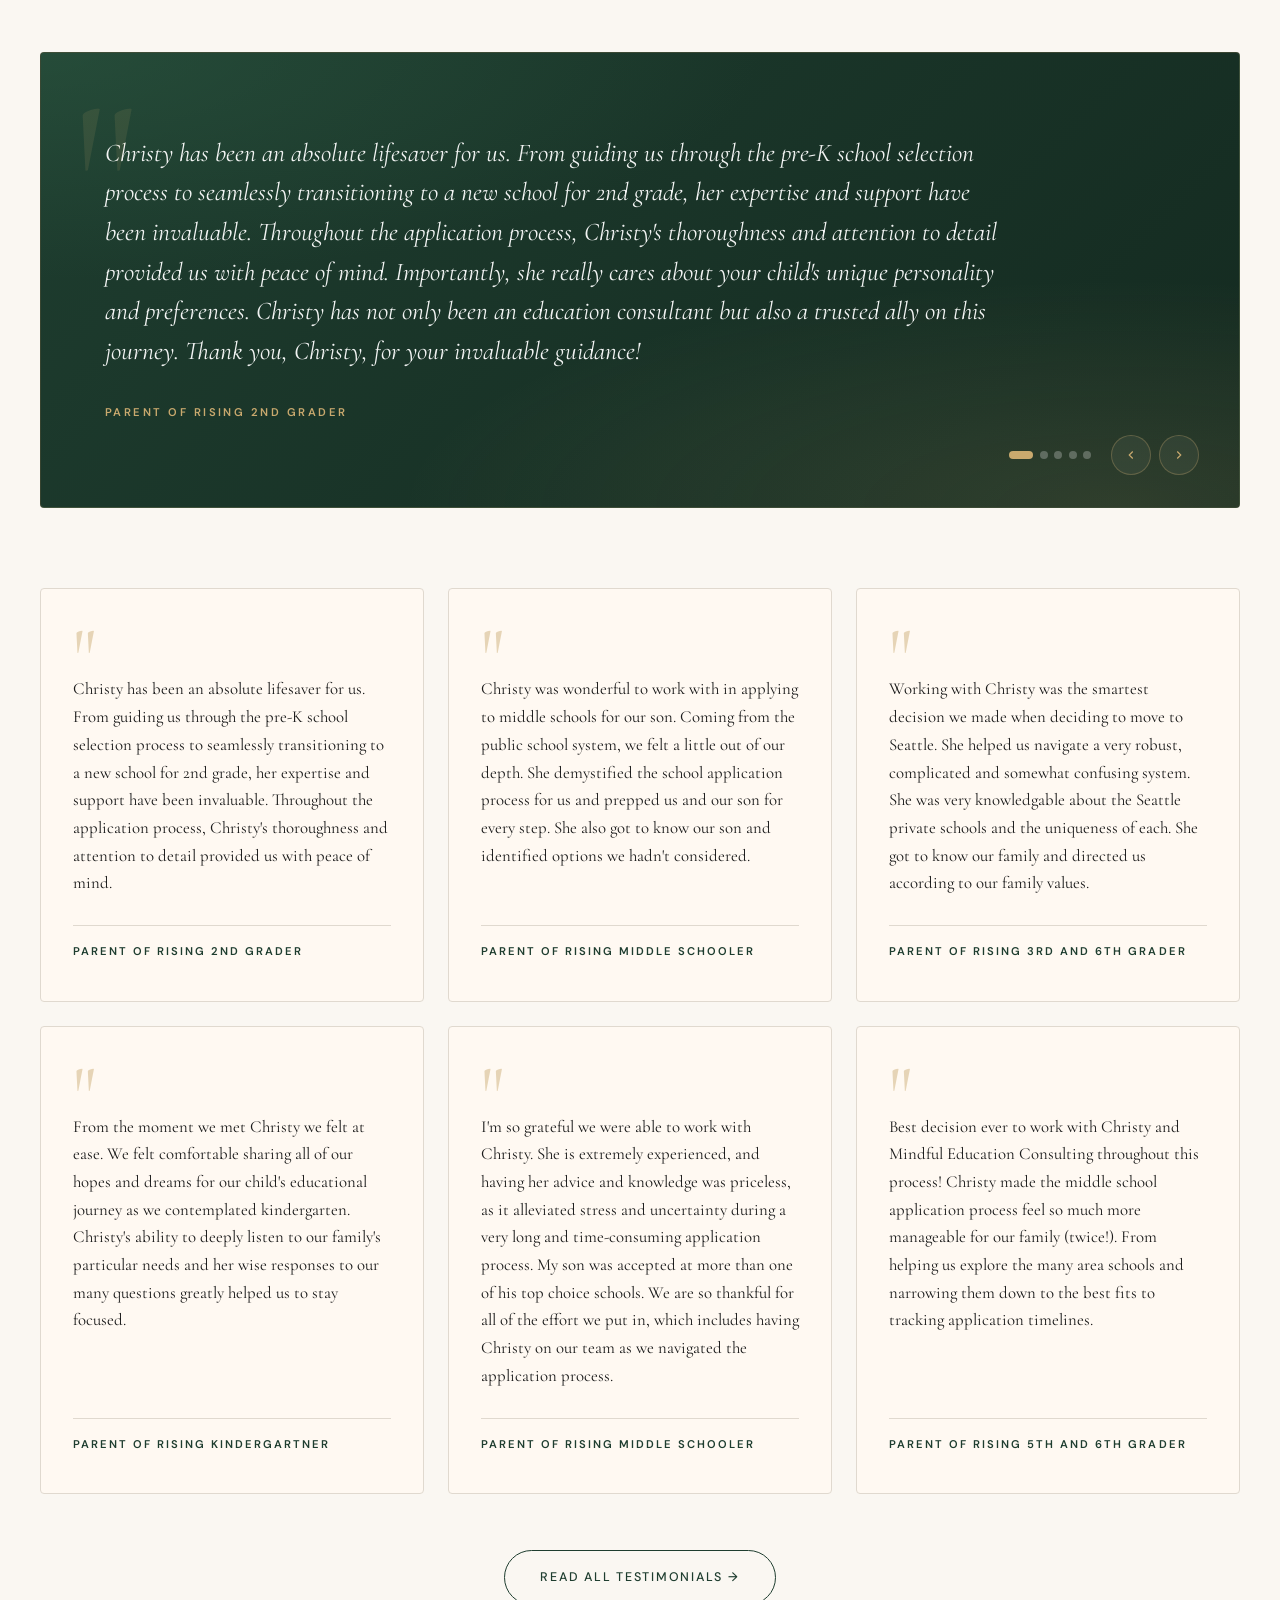
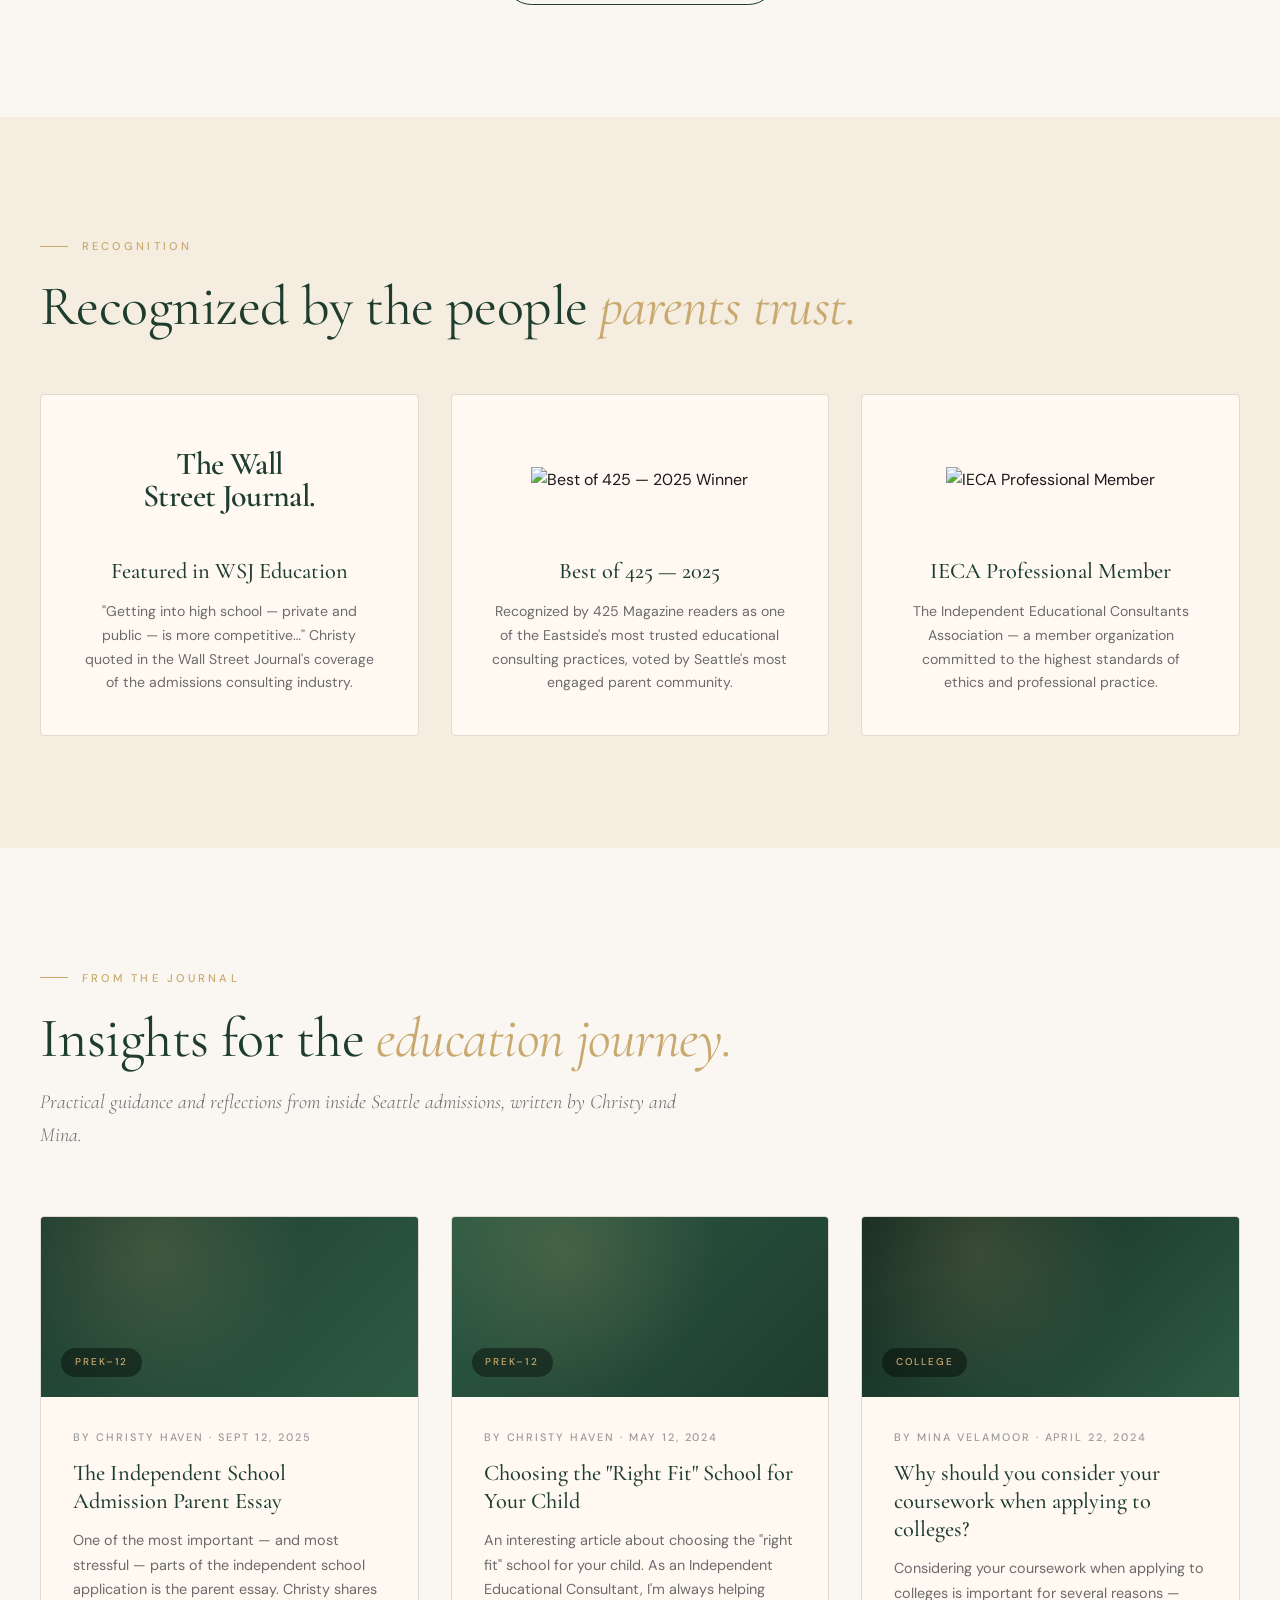
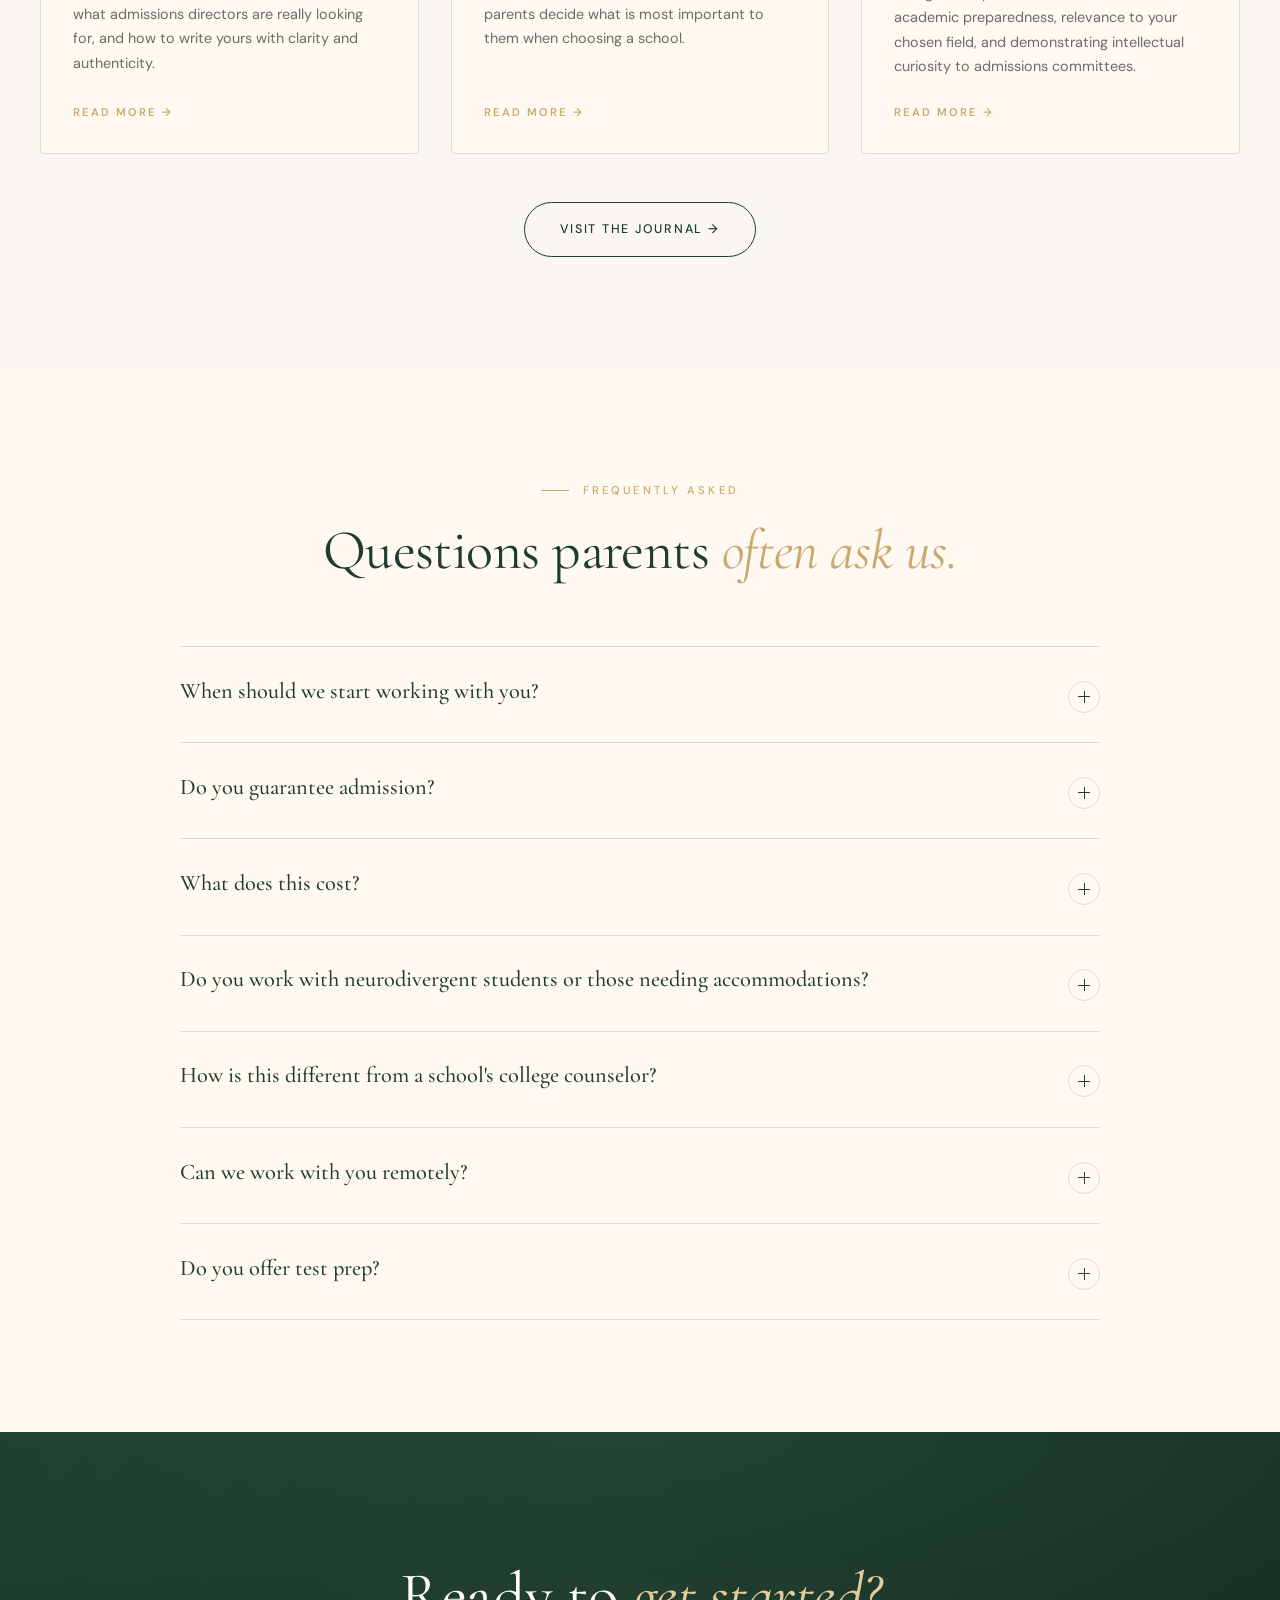
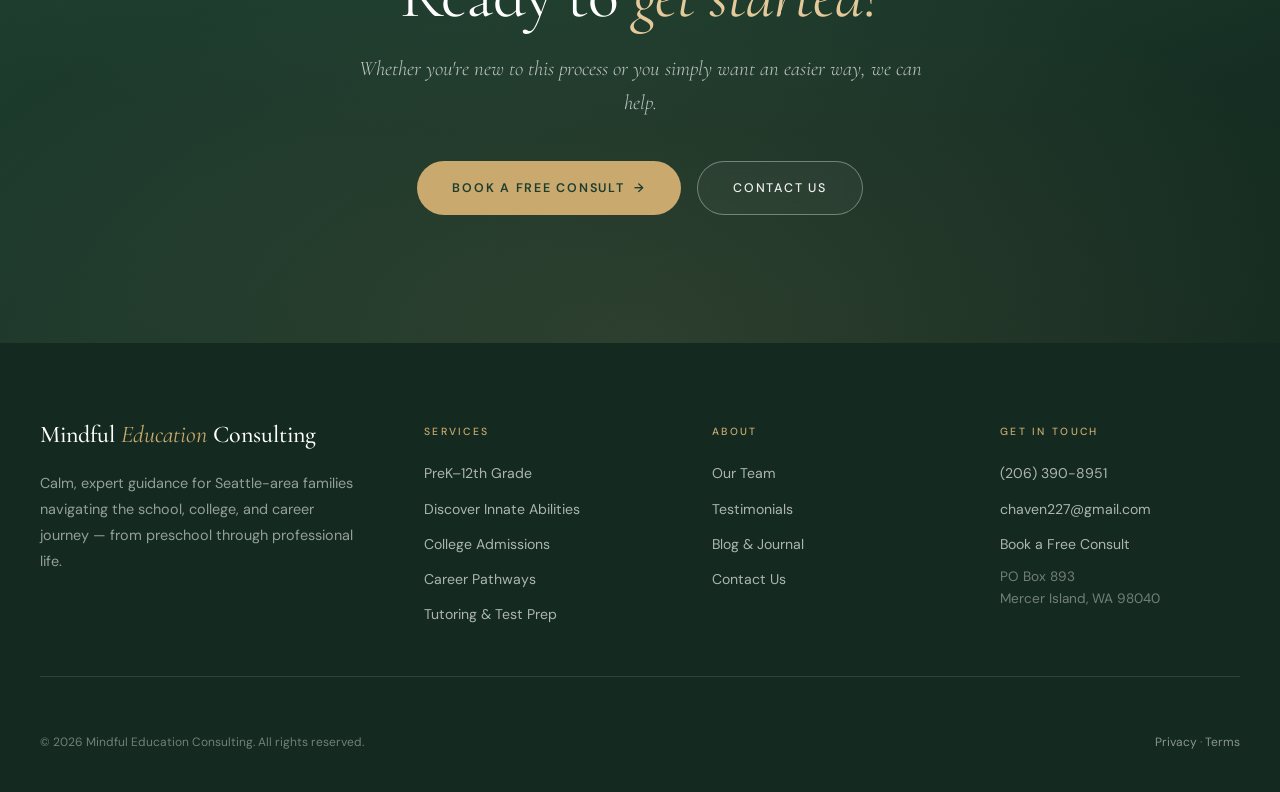
==== commit 54d7c01c: "Update index.html" ====
--- a/index.html
+++ b/index.html
@@ -510,8 +510,20 @@
 
     <div class="blog-grid">
 
+      <a href="https://mindfuleducationconsulting.com/2025/09/12/independent-school-admission-parent-essay/" class="blog-card fade-up">
+        <div class="blog-image" style="background:linear-gradient(135deg,#1e3d2f,#2d5a43);">
+          <span class="blog-cat">PreK–12</span>
+        </div>
+        <div class="blog-card-body">
+          <div class="blog-meta">By Christy Haven · Sept 12, 2025</div>
+          <h4>The Independent School Admission Parent Essay</h4>
+          <p>One of the most important — and most stressful — parts of the independent school application is the parent essay. Christy shares what admissions directors are really looking for, and how to write yours with clarity and authenticity.</p>
+          <span class="blog-card-link">Read More →</span>
+        </div>
+      </a>
+
       <a href="https://mindfuleducationconsulting.com/2024/05/choosing-the-right-fit-school-for-your-child/" class="blog-card fade-up">
-        <div class="blog-image" style="background:linear-gradient(135deg,#1e3d2f,#2d5a43);">
+        <div class="blog-image" style="background:linear-gradient(135deg,#2d5a43,#1e3d2f);">
           <span class="blog-cat">PreK–12</span>
         </div>
         <div class="blog-card-body">
@@ -523,25 +535,13 @@
       </a>
 
       <a href="https://mindfuleducationconsulting.com/2024/04/why-should-you-consider-your-coursework-when-applying-to-colleges/" class="blog-card fade-up">
-        <div class="blog-image" style="background:linear-gradient(135deg,#2d5a43,#1e3d2f);">
+        <div class="blog-image" style="background:linear-gradient(135deg,#142a20,#2d5a43);">
           <span class="blog-cat">College</span>
         </div>
         <div class="blog-card-body">
           <div class="blog-meta">By Mina Velamoor · April 22, 2024</div>
           <h4>Why should you consider your coursework when applying to colleges?</h4>
           <p>Considering your coursework when applying to colleges is important for several reasons — academic preparedness, relevance to your chosen field, and demonstrating intellectual curiosity to admissions committees.</p>
-          <span class="blog-card-link">Read More →</span>
-        </div>
-      </a>
-
-      <a href="https://mindfuleducationconsulting.com/2024/04/college-application-deadlines-regular-decision-early-action-early-decision/" class="blog-card fade-up">
-        <div class="blog-image" style="background:linear-gradient(135deg,#142a20,#2d5a43);">
-          <span class="blog-cat">College</span>
-        </div>
-        <div class="blog-card-body">
-          <div class="blog-meta">By Mina Velamoor · April 8, 2024</div>
-          <h4>College Application Deadlines: Regular, Early Action &amp; Early Decision</h4>
-          <p>Deadlines for college applications can vary depending on the institution and the type of application plan. Here's a clear breakdown of the most common types of deadlines and what each means.</p>
           <span class="blog-card-link">Read More →</span>
         </div>
       </a>
